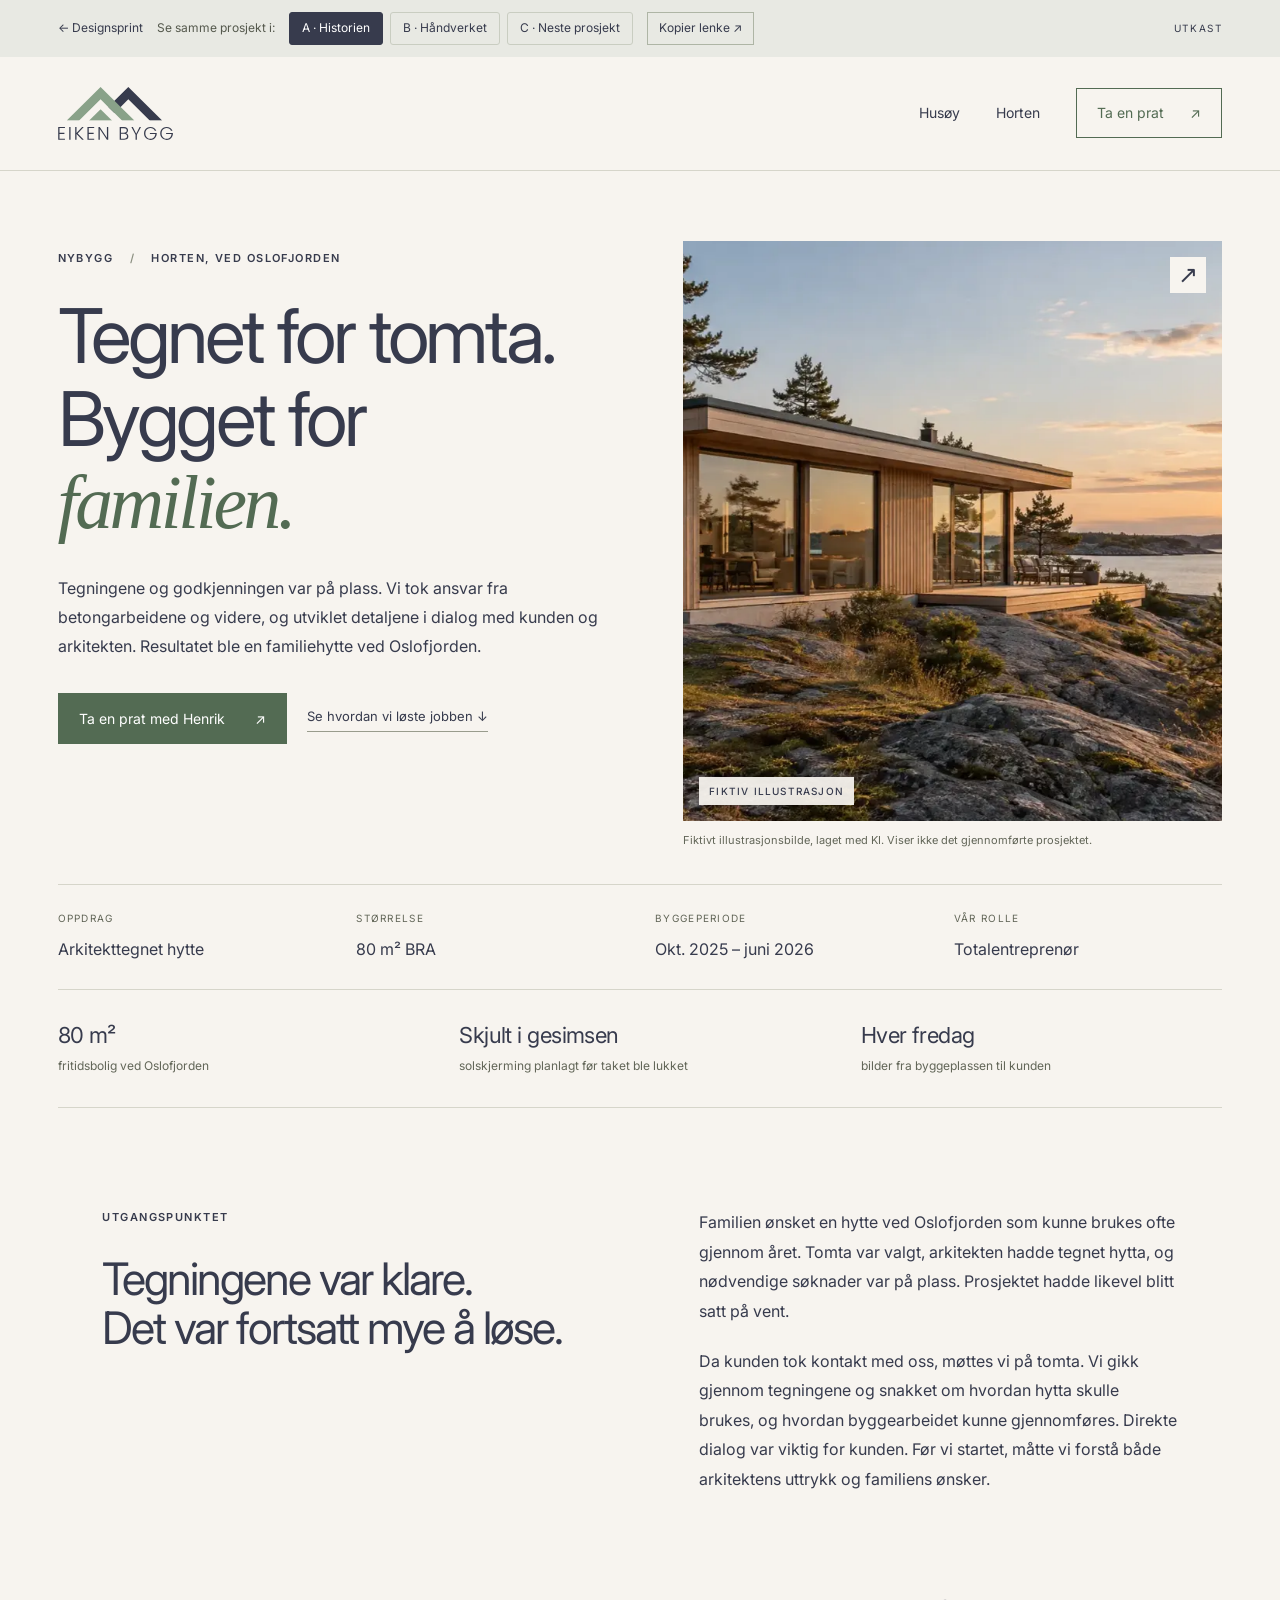
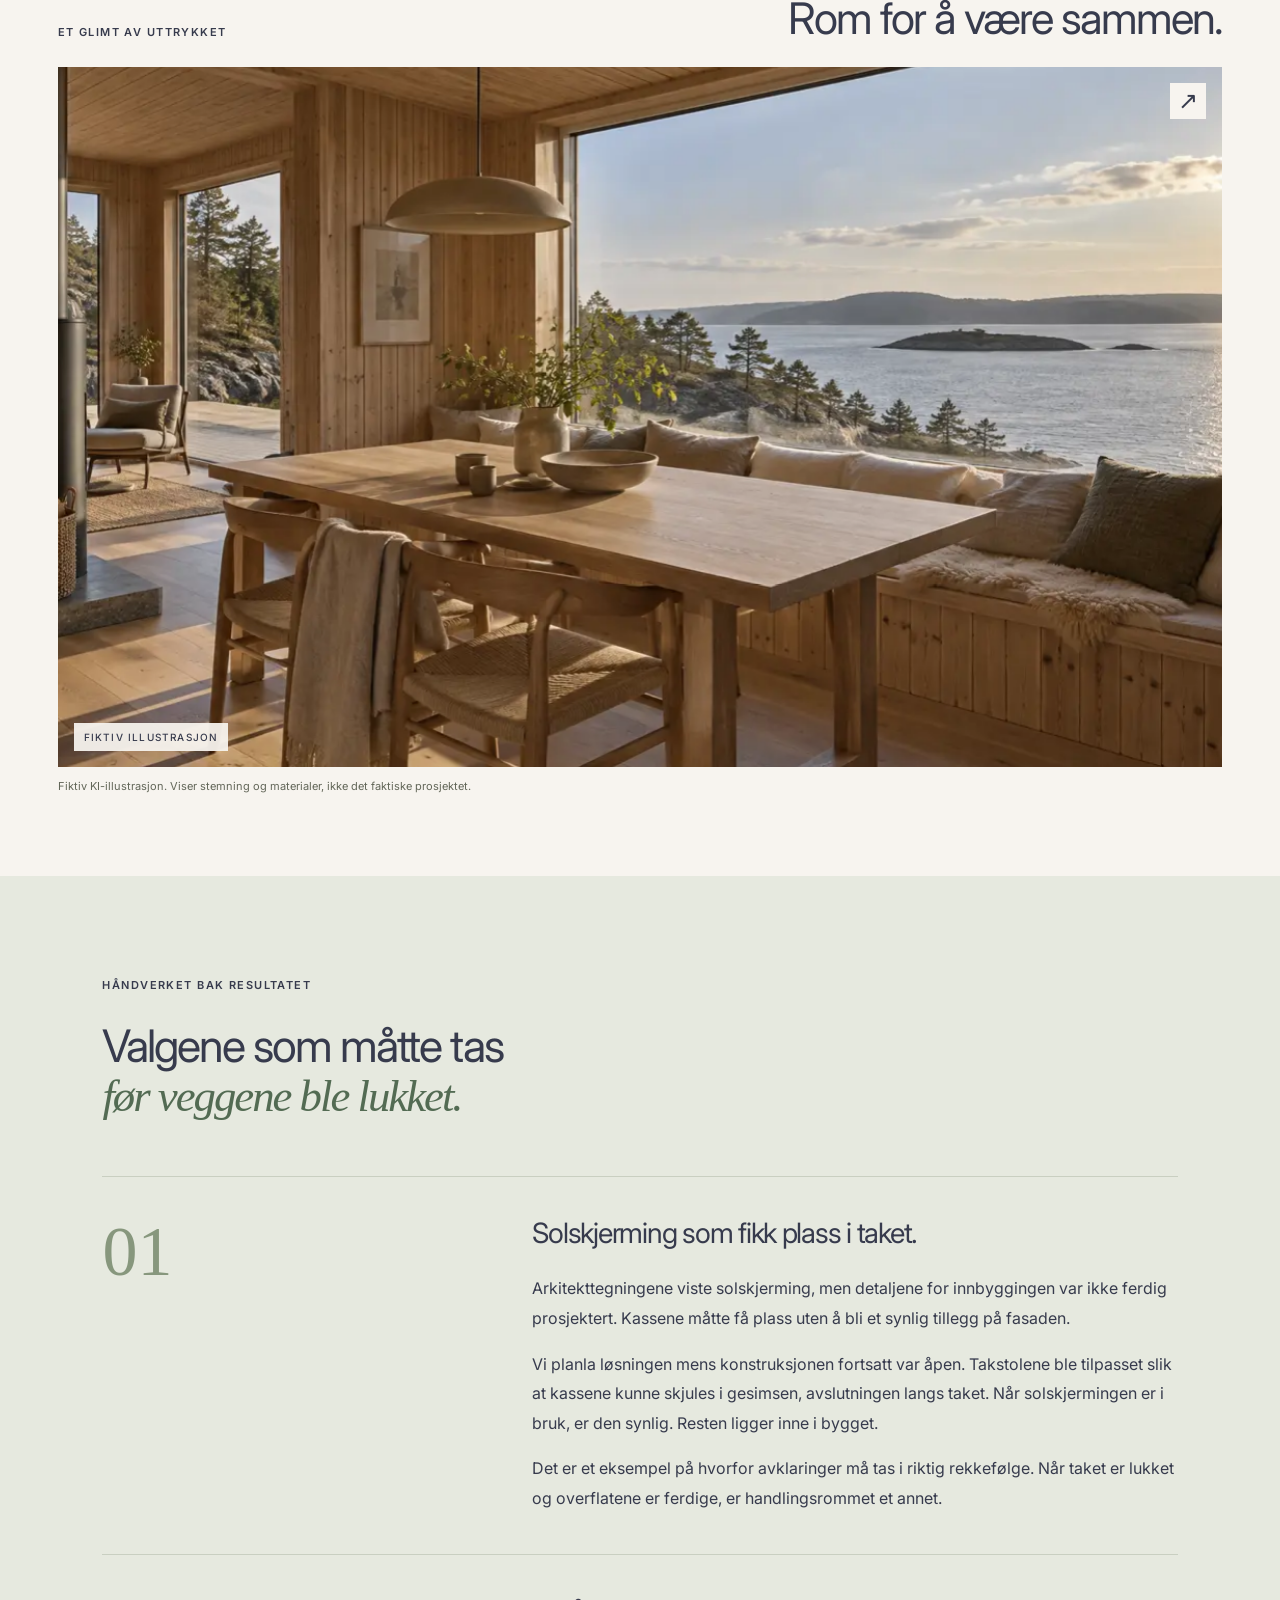
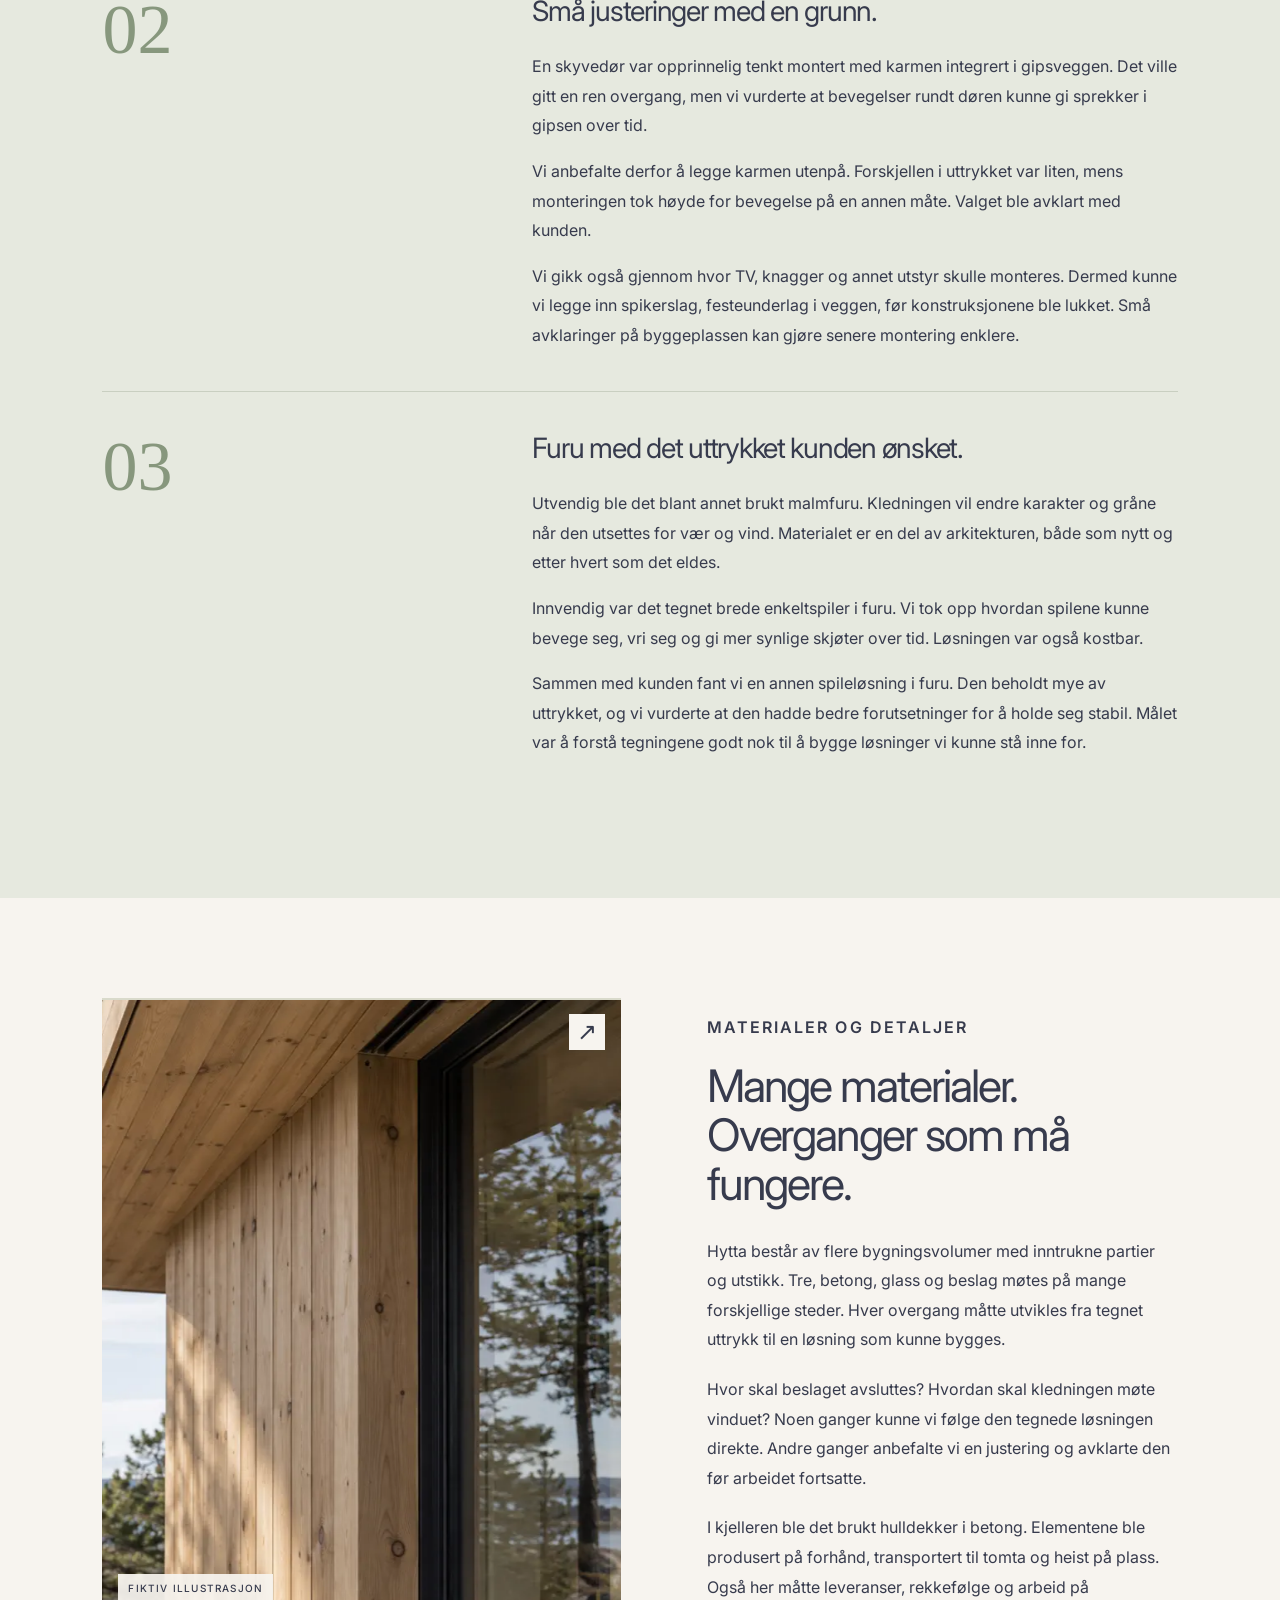
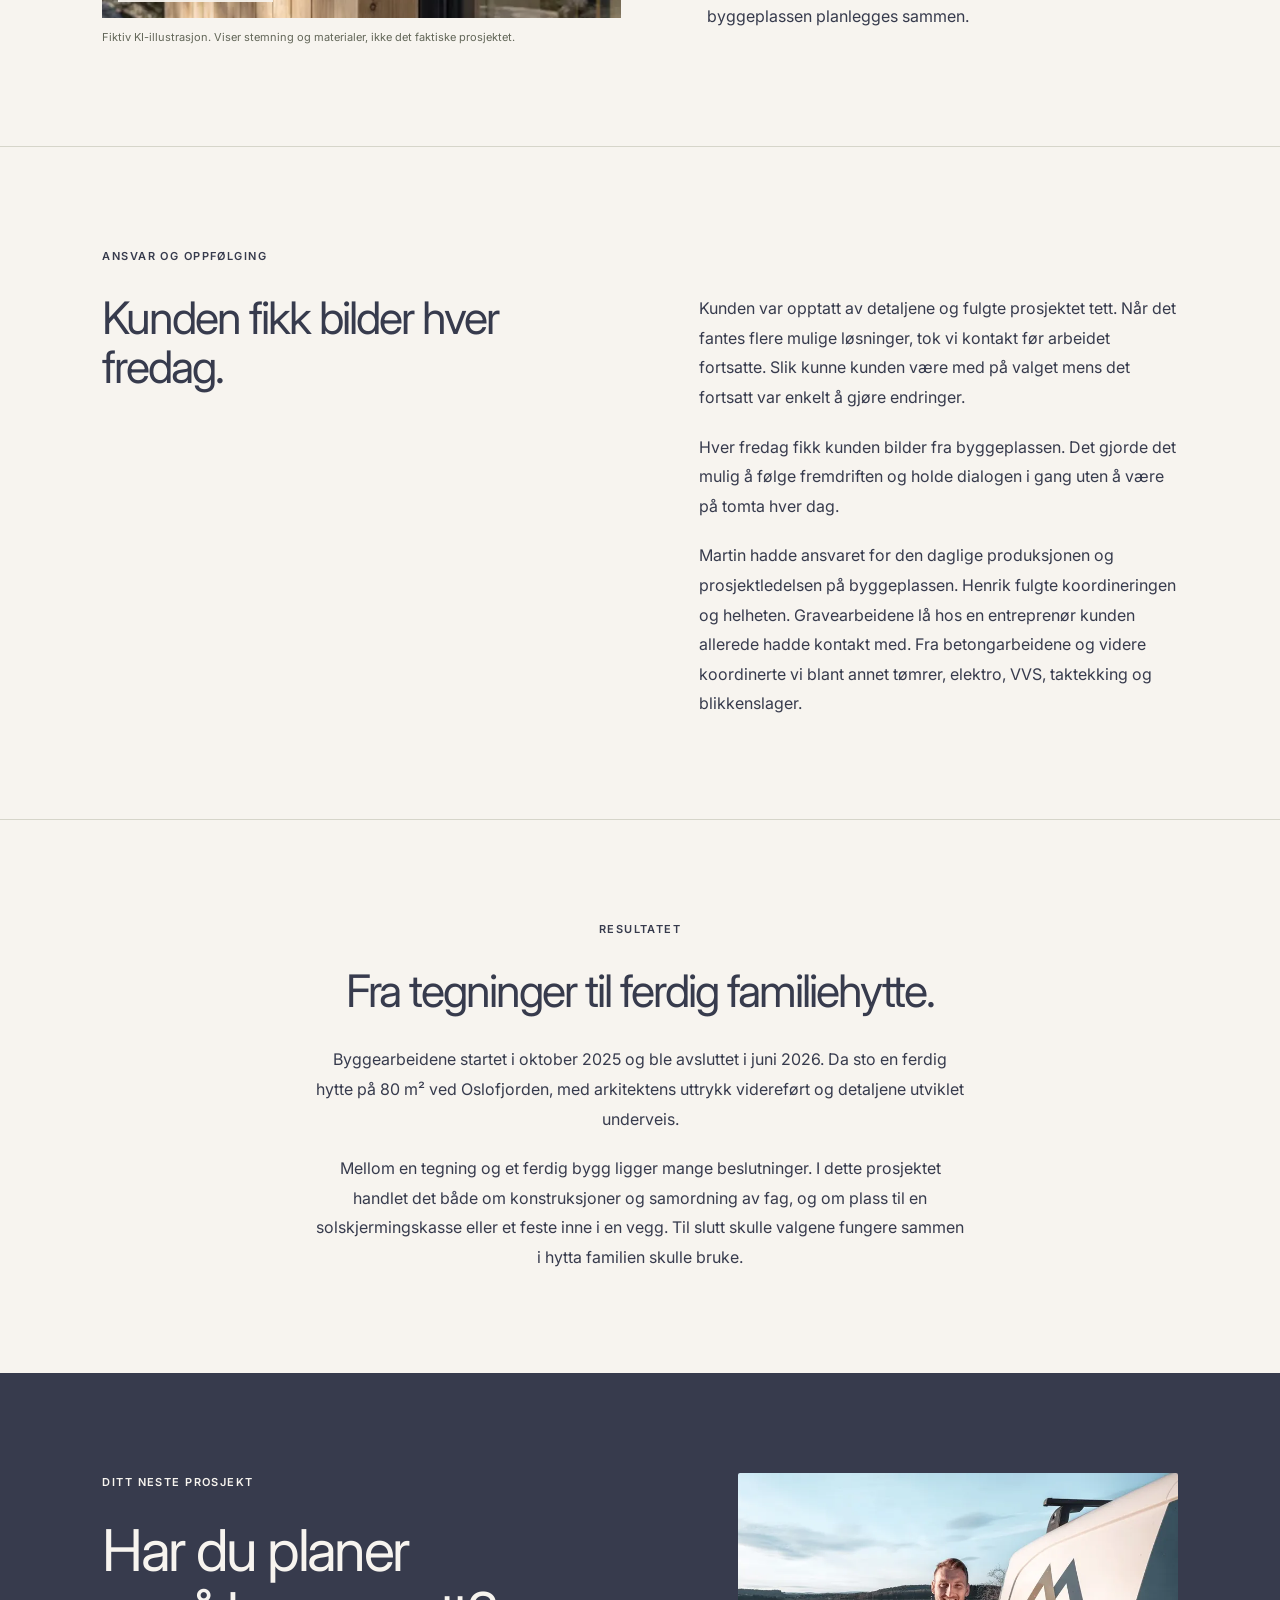
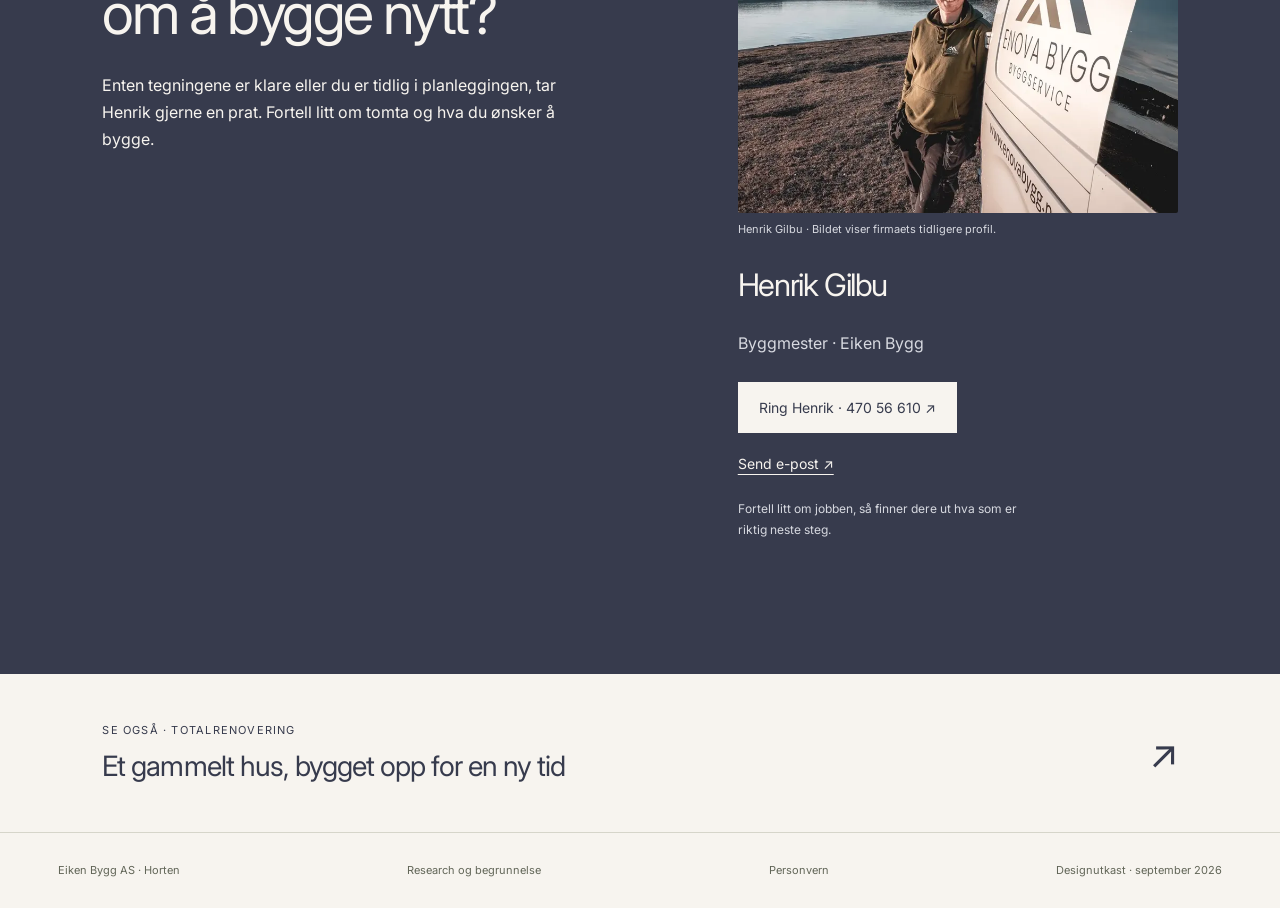
==== horten.html @ 297663fd "Keep contact heading high contrast during scroll" ====
<!doctype html><html lang="nb"><head><meta charset="utf-8"><meta name="viewport" content="width=device-width,initial-scale=1"><meta name="robots" content="noindex,nofollow"><meta name="theme-color" content="#373b4d"><title>Hytte tegnet for tomta, bygget for familien | Eiken Bygg</title><meta name="description" content="Tegningene og godkjenningen var på plass. Vi tok ansvar fra betongarbeidene og videre, og utviklet detaljene i dialog med kunden og arkitekten. Resultatet ble en familiehytte ved Oslofjorden."><link rel="icon" href="data:image/svg+xml,%3Csvg xmlns='http://www.w3.org/2000/svg' viewBox='0 0 40 40'%3E%3Crect width='40' height='40' fill='%23536853'/%3E%3Ctext x='9' y='29' font-family='Arial' font-size='28' fill='white'%3EE%3C/text%3E%3C/svg%3E"><link rel="stylesheet" href="style.1928e98921.css"><meta property="og:type" content="website"><meta property="og:locale" content="nb_NO"><meta property="og:title" content="Hytte tegnet for tomta, bygget for familien | Eiken Bygg"><meta property="og:description" content="Tegningene og godkjenningen var på plass. Vi tok ansvar fra betongarbeidene og videre, og utviklet detaljene i dialog med kunden og arkitekten. Resultatet ble en familiehytte ved Oslofjorden."><meta property="og:url" content="https://dabiel-94.github.io/eiken-bygg-prosjektcaser/horten.html"><meta property="og:image" content="https://dabiel-94.github.io/eiken-bygg-prosjektcaser/assets/horten-fictional.webp"><meta property="og:image:alt" content="Fiktiv KI-illustrasjon. Viser ikke det faktiske prosjektet."><meta name="twitter:card" content="summary_large_image"></head><body class="direction-a" data-project="horten"><aside class="review-bar" aria-label="Designretning"><a href="index.html">← Designsprint</a><span>Se samme prosjekt i:</span><nav aria-label="Velg designretning"><a data-variant="a" href="?retning=a">A · Historien</a><a data-variant="b" href="?retning=b">B · Håndverket</a><a data-variant="c" href="?retning=c">C · Neste prosjekt</a></nav><button class="share-button" type="button">Kopier lenke ↗</button><span class="share-status" role="status" aria-live="polite"></span><span class="draft">UTKAST</span></aside><a class="skip" href="#main">Hopp til innhold</a><header class="site-header"><a class="brand" href="index.html" aria-label="Eiken Bygg, prosjektutkast"><img src="assets/eiken-logo.svg" alt="Eiken Bygg" width="115" height="65"></a><nav aria-label="Hovedmeny"><a href="husoy.html">Husøy</a><a href="horten.html">Horten</a><a class="nav-contact" href="#kontakt">Ta en prat <span aria-hidden="true">↗</span></a></nav></header><div class="reading-progress" aria-hidden="true"></div><main id="main"><section class="hero"><div class="hero-copy"><p class="eyebrow">Nybygg <span> / </span> Horten, ved Oslofjorden</p><h1 data-a="Tegnet for tomta.<br>Bygget for<br><em>familien.</em>" data-b="Arkitekttegnet<br>hytte i Horten." data-c="Har du tegninger klare?<br>Se hytta i Horten.">Tegnet for tomta.<br>Bygget for<br><em>familien.</em></h1><p class="hero-intro">Tegningene og godkjenningen var på plass. Vi tok ansvar fra betongarbeidene og videre, og utviklet detaljene i dialog med kunden og arkitekten. Resultatet ble en familiehytte ved Oslofjorden.</p><div class="hero-actions"><a class="button" href="#kontakt">Ta en prat med Henrik <span aria-hidden="true">↗</span></a><a class="text-link" href="#historien">Se hvordan vi løste jobben ↓</a></div></div><figure class="project-image fictional-image"><button class="image-frame" type="button" aria-label="Se illustrasjonsbildet større"><img src="assets/horten-fictional.webp" alt="Fiktiv, KI-generert familiehytte med trekledning ved en norsk fjord." width="1536" height="1024" fetchpriority="high"><span class="image-badge">FIKTIV ILLUSTRASJON</span><span class="image-expand" aria-hidden="true">↗</span></button><figcaption>Fiktivt illustrasjonsbilde, laget med KI. Viser ikke det gjennomførte prosjektet.</figcaption></figure></section><dl class="facts"><div><dt>Oppdrag</dt><dd>Arkitekttegnet hytte</dd></div><div><dt>Størrelse</dt><dd>80 m² BRA</dd></div><div><dt>Byggeperiode</dt><dd>Okt. 2025 – juni 2026</dd></div><div><dt>Vår rolle</dt><dd>Totalentreprenør</dd></div></dl><div class="early-proof"><div class="proofs"><div><strong>80 m²</strong><span>fritidsbolig ved Oslofjorden</span></div><div><strong>Skjult i gesimsen</strong><span>solskjerming planlagt før taket ble lukket</span></div><div><strong>Hver fredag</strong><span>bilder fra byggeplassen til kunden</span></div></div></div><section class="story-intro section" id="historien"><div><p class="eyebrow">Utgangspunktet</p><h2>Tegningene var klare.<br>Det var fortsatt mye å løse.</h2></div><div class="prose"><p>Familien ønsket en hytte ved Oslofjorden som kunne brukes ofte gjennom året. Tomta var valgt, arkitekten hadde tegnet hytta, og nødvendige søknader var på plass. Prosjektet hadde likevel blitt satt på vent.</p><p>Da kunden tok kontakt med oss, møttes vi på tomta. Vi gikk gjennom tegningene og snakket om hvordan hytta skulle brukes, og hvordan byggearbeidet kunne gjennomføres. Direkte dialog var viktig for kunden. Før vi startet, måtte vi forstå både arkitektens uttrykk og familiens ønsker.</p></div></section><section class="photo-interlude" aria-label="Illustrert stemning"><div class="photo-heading"><p class="eyebrow">Et glimt av uttrykket</p><h2>Rom for å være sammen.</h2></div><figure class="project-image fictional-image"><button class="image-frame" type="button" aria-label="Se illustrasjonsbildet større"><img src="assets/horten-interior.webp" alt="Fiktiv KI-illustrasjon: familiehytte med furupanel og utsikt mot fjorden." width="1200" height="800" loading="lazy"><span class="image-badge">FIKTIV ILLUSTRASJON</span><span class="image-expand" aria-hidden="true">↗</span></button><figcaption>Fiktiv KI-illustrasjon. Viser stemning og materialer, ikke det faktiske prosjektet.</figcaption></figure></section><section class="work section" id="arbeidet"><div class="section-heading"><p class="eyebrow">Håndverket bak resultatet</p><h2>Valgene som måtte tas<br><em>før veggene ble lukket.</em></h2></div><article class="chapter"><div class="chapter-number">01</div><div><h3>Solskjerming som fikk plass i taket.</h3><p>Arkitekttegningene viste solskjerming, men detaljene for innbyggingen var ikke ferdig prosjektert. Kassene måtte få plass uten å bli et synlig tillegg på fasaden.</p><p>Vi planla løsningen mens konstruksjonen fortsatt var åpen. Takstolene ble tilpasset slik at kassene kunne skjules i gesimsen, avslutningen langs taket. Når solskjermingen er i bruk, er den synlig. Resten ligger inne i bygget.</p><p>Det er et eksempel på hvorfor avklaringer må tas i riktig rekkefølge. Når taket er lukket og overflatene er ferdige, er handlingsrommet et annet.</p></div></article><article class="chapter"><div class="chapter-number">02</div><div><h3>Små justeringer med en grunn.</h3><p>En skyvedør var opprinnelig tenkt montert med karmen integrert i gipsveggen. Det ville gitt en ren overgang, men vi vurderte at bevegelser rundt døren kunne gi sprekker i gipsen over tid.</p><p>Vi anbefalte derfor å legge karmen utenpå. Forskjellen i uttrykket var liten, mens monteringen tok høyde for bevegelse på en annen måte. Valget ble avklart med kunden.</p><p>Vi gikk også gjennom hvor TV, knagger og annet utstyr skulle monteres. Dermed kunne vi legge inn spikerslag, festeunderlag i veggen, før konstruksjonene ble lukket. Små avklaringer på byggeplassen kan gjøre senere montering enklere.</p></div></article><article class="chapter"><div class="chapter-number">03</div><div><h3>Furu med det uttrykket kunden ønsket.</h3><p>Utvendig ble det blant annet brukt malmfuru. Kledningen vil endre karakter og gråne når den utsettes for vær og vind. Materialet er en del av arkitekturen, både som nytt og etter hvert som det eldes.</p><p>Innvendig var det tegnet brede enkeltspiler i furu. Vi tok opp hvordan spilene kunne bevege seg, vri seg og gi mer synlige skjøter over tid. Løsningen var også kostbar.</p><p>Sammen med kunden fant vi en annen spileløsning i furu. Den beholdt mye av uttrykket, og vi vurderte at den hadde bedre forutsetninger for å holde seg stabil. Målet var å forstå tegningene godt nok til å bygge løsninger vi kunne stå inne for.</p></div></article></section><section class="detail section"><figure class="project-image fictional-image"><button class="image-frame" type="button" aria-label="Se illustrasjonsbildet større"><img src="assets/horten-facade.webp" alt="Fiktiv KI-illustrasjon: overgangen mellom trekledning, vindu og takutspring." width="1200" height="800" loading="lazy"><span class="image-badge">FIKTIV ILLUSTRASJON</span><span class="image-expand" aria-hidden="true">↗</span></button><figcaption>Fiktiv KI-illustrasjon. Viser stemning og materialer, ikke det faktiske prosjektet.</figcaption></figure><div class="prose"><p class="eyebrow">Materialer og detaljer</p><h2>Mange materialer.<br>Overganger som må fungere.</h2><p>Hytta består av flere bygningsvolumer med inntrukne partier og utstikk. Tre, betong, glass og beslag møtes på mange forskjellige steder. Hver overgang måtte utvikles fra tegnet uttrykk til en løsning som kunne bygges.</p><p>Hvor skal beslaget avsluttes? Hvordan skal kledningen møte vinduet? Noen ganger kunne vi følge den tegnede løsningen direkte. Andre ganger anbefalte vi en justering og avklarte den før arbeidet fortsatte.</p><p>I kjelleren ble det brukt hulldekker i betong. Elementene ble produsert på forhånd, transportert til tomta og heist på plass. Også her måtte leveranser, rekkefølge og arbeid på byggeplassen planlegges sammen.</p></div></section><section class="process section" id="oppfolging"><p class="eyebrow">Ansvar og oppfølging</p><div class="process-inner"><h2>Kunden fikk bilder hver fredag.</h2><div class="prose"><p>Kunden var opptatt av detaljene og fulgte prosjektet tett. Når det fantes flere mulige løsninger, tok vi kontakt før arbeidet fortsatte. Slik kunne kunden være med på valget mens det fortsatt var enkelt å gjøre endringer.</p><p>Hver fredag fikk kunden bilder fra byggeplassen. Det gjorde det mulig å følge fremdriften og holde dialogen i gang uten å være på tomta hver dag.</p><p>Martin hadde ansvaret for den daglige produksjonen og prosjektledelsen på byggeplassen. Henrik fulgte koordineringen og helheten. Gravearbeidene lå hos en entreprenør kunden allerede hadde kontakt med. Fra betongarbeidene og videre koordinerte vi blant annet tømrer, elektro, VVS, taktekking og blikkenslager.</p></div></div></section><section class="result section" id="resultatet"><p class="eyebrow">Resultatet</p><h2>Fra tegninger til ferdig familiehytte.</h2><div class="prose"><p>Byggearbeidene startet i oktober 2025 og ble avsluttet i juni 2026. Da sto en ferdig hytte på 80 m² ved Oslofjorden, med arkitektens uttrykk videreført og detaljene utviklet underveis.</p><p>Mellom en tegning og et ferdig bygg ligger mange beslutninger. I dette prosjektet handlet det både om konstruksjoner og samordning av fag, og om plass til en solskjermingskasse eller et feste inne i en vegg. Til slutt skulle valgene fungere sammen i hytta familien skulle bruke.</p></div></section><section class="contact section" id="kontakt"><div><p class="eyebrow">Ditt neste prosjekt</p><h2>Har du planer<br>om å bygge nytt?</h2><p>Enten tegningene er klare eller du er tidlig i planleggingen, tar Henrik gjerne en prat. Fortell litt om tomta og hva du ønsker å bygge.</p></div><div class="contact-person"><figure class="henrik-photo"><img src="assets/henrik-gilbu.webp" alt="Henrik Gilbu ved firmabilen, med fjorden i bakgrunnen." width="1200" height="800" loading="lazy"><figcaption>Henrik Gilbu · Bildet viser firmaets tidligere profil.</figcaption></figure><h3>Henrik Gilbu</h3><p>Byggmester · Eiken Bygg</p><a class="button light" data-contact="phone" href="tel:+4747056610">Ring Henrik · 470 56 610 ↗</a><a class="contact-mail" data-contact="email" href="mailto:post@eiken-bygg.no?subject=Mitt%20byggeprosjekt">Send e-post ↗</a><p class="contact-note">Fortell litt om jobben, så finner dere ut hva som er riktig neste steg.</p></div></section><a class="next-project" href="husoy.html"><span><small>Se også · Totalrenovering</small><strong>Et gammelt hus, bygget opp for en ny tid</strong></span><span aria-hidden="true">↗</span></a><nav class="chapter-dock" aria-label="Følg prosjektet"><a href="#historien">Historien</a><a href="#arbeidet">Håndverket</a><a href="#oppfolging">Oppfølging</a><a href="#kontakt">Ta en prat ↗</a></nav></main><footer><p>Eiken Bygg AS · Horten</p><a href="research.html">Research og begrunnelse</a><a href="https://eiken-bygg.no/personvern/">Personvern</a><p>Designutkast · september 2026</p></footer><script src="script.b459236f92.js"></script><dialog class="image-viewer" aria-label="Forstørret illustrasjonsbilde"><button class="viewer-close" type="button" aria-label="Lukk bildet">Lukk ×</button><img alt=""><p></p></dialog></body></html>
---- style.1928e98921.css ----
@import url('https://fonts.googleapis.com/css2?family=DM+Sans:wght@400;500;600;700&family=Inter:wght@400;500;600;700&display=swap');
:root{--paper:#f7f4ef;--ink:#373b4d;--green:#536b53;--sage:#698669;--soft:#e6e9df;--line:#d6d5ca;--white:#fffdf9;--muted:#626658}*{box-sizing:border-box}html{scroll-behavior:smooth;scroll-padding-top:40px}body{margin:0;background:var(--paper);color:var(--ink);font-family:Inter,Arial,sans-serif;font-size:17px;line-height:1.7}a{color:inherit;text-decoration:none}button,a{-webkit-tap-highlight-color:transparent}a:focus-visible,button:focus-visible,summary:focus-visible{outline:3px solid #a7532c;outline-offset:5px}a:hover{text-decoration:underline;text-underline-offset:5px}img{display:block;width:100%;object-fit:cover}h1,h2,h3,p,figure{margin:0}h1,h2,h3{font-weight:400;letter-spacing:-.045em;line-height:1.09}h1{font-size:clamp(46px,5.9vw,89px)}h2{font-size:clamp(32px,3.5vw,54px)}h3{font-size:28px;line-height:1.2}em{font-family:Georgia,serif;font-weight:400;color:var(--green)}.skip{position:absolute;left:15px;top:-100px;background:white;padding:12px;z-index:100}.skip:focus{top:10px}.review-bar{padding:12px 4.5%;background:#e8e9e3;display:flex;align-items:center;gap:22px;font-size:12px;line-height:1.4}.review-bar>span:not(.draft){color:#55594d}.review-bar nav{display:flex;gap:7px}.review-bar nav a{border:1px solid #c9cdc1;border-radius:3px;padding:7px 12px}.review-bar a[aria-current=true]{background:var(--ink);border-color:var(--ink);color:#fff}.draft{margin-left:auto;font-size:10px;letter-spacing:.16em}.site-header{max-width:1600px;margin:auto;display:flex;justify-content:space-between;align-items:center;padding:24px 4.5%;border-bottom:1px solid var(--line)}.brand{display:flex;flex-direction:column;align-items:center;font-size:14px;letter-spacing:.11em;line-height:1.25;font-weight:500}.brand-roofs{font-size:51px;font-family:Arial,sans-serif;line-height:.6;color:var(--sage);letter-spacing:-17px;margin-left:-17px;margin-bottom:8px}.site-header nav{display:flex;gap:36px;align-items:center;font-size:14px}.nav-contact{padding:12px 20px;border:1px solid var(--green);color:var(--green)}.nav-contact span{margin-left:22px}.hero{padding:70px 4.5% 0;max-width:1600px;margin:auto;display:grid;grid-template-columns:1.02fr 1fr;gap:5%}.eyebrow{text-transform:uppercase;letter-spacing:.13em;font-size:11px;line-height:1.7;font-weight:600;margin-bottom:28px}.eyebrow span{padding:0 12px;color:#8b8f81}.hero-copy{padding:8px 0 45px}.hero-intro{font-size:16px;line-height:1.8;max-width:550px;margin-top:30px}.hero-actions{display:flex;flex-wrap:wrap;align-items:center;gap:20px;margin-top:32px}.button{display:inline-flex;align-items:center;justify-content:space-between;gap:30px;padding:15px 21px;background:var(--green);color:#fff;font-size:14px;line-height:1.5;min-height:50px}.button:hover{background:#405440;text-decoration:none}.text-link{font-size:13px;border-bottom:1px solid #999c8d;padding-bottom:4px}.project-image{min-width:0}.hero .project-image img,.hero .placeholder{height:580px}.hero .project-image img{object-position:52% 50%}figcaption{font-size:11px;line-height:1.6;color:var(--muted);padding:11px 0 0;max-width:580px}.facts{display:grid;grid-template-columns:repeat(4,1fr);max-width:1456px;margin:35px 4.5% 0;padding:25px 0;border-top:1px solid var(--line);border-bottom:1px solid var(--line);gap:30px}dt{text-transform:uppercase;letter-spacing:.13em;font-size:10px;color:var(--muted);margin-bottom:9px}dd{margin:0;font-size:16px}.early-proof{padding:0 4.5%;max-width:1600px;margin:auto}.proofs{display:grid;grid-template-columns:repeat(3,1fr);gap:40px;padding:32px 0;border-bottom:1px solid var(--line)}.proofs strong{display:block;font-size:22px;line-height:1.2;letter-spacing:-.025em;font-weight:400}.proofs span{font-size:12px;color:var(--muted);line-height:1.6;display:block;margin-top:8px}.section{padding:100px 8%;max-width:1600px;margin:auto}.story-intro{display:grid;grid-template-columns:1fr 1fr;gap:11%}.prose{max-width:650px}.prose p{font-size:16px;line-height:1.85;margin-bottom:20px}.prose p:last-child{margin-bottom:0}.section-heading{margin-bottom:55px}.work{background:var(--soft)}.chapter{display:grid;grid-template-columns:1fr 2fr;padding:40px 0;border-top:1px solid #c9cfc1;gap:10%;max-width:1130px}.chapter-number{font-family:Georgia,serif;font-size:70px;color:#87977d;line-height:1}.chapter h3{margin-bottom:24px}.chapter p{font-size:16px;line-height:1.85;margin-bottom:16px;max-width:700px}.chapter p:last-child{margin-bottom:0}.detail{display:grid;grid-template-columns:1.1fr 1fr;gap:8%;align-items:center}.detail .project-image img{height:600px}.detail h2{margin-bottom:28px}.process{border-top:1px solid var(--line);border-bottom:1px solid var(--line)}.process-inner{display:grid;grid-template-columns:1fr 1fr;gap:11%}.result{max-width:900px;text-align:center}.result .prose{margin:30px auto 0}.contact{background:var(--ink);color:var(--paper);display:grid;grid-template-columns:1.2fr 1fr;gap:15%;max-width:none}.contact h2{font-size:clamp(40px,4.5vw,68px)}.contact>div>p:not(.eyebrow){max-width:470px;margin-top:27px;font-size:16px}.contact-person{padding-top:6px}.person-mark{display:flex;width:70px;height:70px;align-items:center;justify-content:center;border:1px solid #757a88;border-radius:50%;font-family:Georgia,serif;font-size:30px;margin-bottom:24px}.contact-person h3{font-size:31px}.contact .contact-person>p{margin:7px 0 24px;font-size:14px;color:#d7d9e0}.button.light{background:var(--paper);color:var(--ink);font-size:14px}.button.light:hover{background:#e3e8da}.contact-mail{display:block;font-size:14px;margin-top:19px;text-decoration:underline;text-underline-offset:5px}.contact .contact-person .contact-note{font-size:12px;max-width:300px;line-height:1.7;margin-top:24px}.next-project{padding:45px 8%;display:flex;justify-content:space-between;align-items:center;gap:30px;border-bottom:1px solid var(--line)}.next-project small{display:block;font-size:11px;text-transform:uppercase;letter-spacing:.11em;margin-bottom:10px}.next-project strong{font-weight:400;font-size:28px;line-height:1.2;letter-spacing:-.035em}.next-project>span:last-child{font-size:40px}footer{padding:28px 4.5%;display:flex;flex-wrap:wrap;gap:24px;justify-content:space-between;font-size:11px;color:var(--muted)}.placeholder{position:relative;background:#dddacb;overflow:hidden;min-height:420px;color:#666c5d;display:flex;flex-direction:column;justify-content:space-between;padding:28px}.placeholder-label{font-size:10px;letter-spacing:.18em;z-index:2}.placeholder-bottom{font-family:Georgia,serif;font-style:italic;font-size:23px;z-index:2}.architectural-form{position:absolute;inset:22% 12% 17%;display:flex;align-items:flex-end;transform:skewY(-8deg);opacity:.7}.architectural-form i{height:58%;width:42%;background:repeating-linear-gradient(90deg,#b1b3a0 0px,#b1b3a0 4px,#c4c5b3 4px,#c4c5b3 9px);border-top:7px solid #8f9786}.architectural-form i:nth-child(2){height:86%;width:45%;margin-left:-6%;background:#8b9685}.architectural-form i:nth-child(3){height:46%;width:40%;margin-left:-10%;background:#c2baa6}.detail-placeholder{min-height:570px;background:#d9d6c7}.direction-a .hero{grid-template-columns:1fr .95fr}.direction-b{--paper:#f5f5f0}.direction-b h1{font-size:clamp(45px,5.3vw,78px);font-weight:500}.direction-b .hero{padding-top:50px;grid-template-columns:.9fr 1.1fr}.direction-b .hero .project-image img,.direction-b .hero .placeholder{height:450px}.direction-b .facts{background:var(--ink);color:white;padding:24px;gap:16px;margin-top:28px}.direction-b dt{color:#c8cfbe}.direction-b .work{background:var(--paper)}.direction-b .chapter{grid-template-columns:85px 1fr;gap:25px}.direction-b .chapter-number{font-family:Inter,Arial,sans-serif;font-size:36px;color:var(--green)}.direction-b .story-intro{background:var(--soft);margin-top:60px}.direction-c .hero{padding-top:42px;grid-template-columns:1fr 1fr;align-items:center}.direction-c h1{font-size:clamp(44px,4.8vw,70px)}.direction-c .hero .project-image img,.direction-c .hero .placeholder{height:410px}.direction-c .hero-copy{padding-bottom:20px}.direction-c .proofs{padding:30px;background:var(--soft);gap:30px;border:0}.direction-c .early-proof{margin-top:25px}.direction-c .section{padding-top:65px;padding-bottom:65px}.direction-c .chapter{grid-template-columns:55px 1fr;gap:25px}.direction-c .chapter-number{font-size:40px}.direction-c .story-intro{gap:6%}.direction-c .contact{margin-top:0}.direction-c .result{max-width:1000px}.landing{max-width:1450px;padding:65px 5%;margin:auto}.landing h1{max-width:1000px;font-size:clamp(48px,7vw,92px);margin-bottom:28px}.landing .intro{max-width:700px;font-size:19px}.project-grid{display:grid;grid-template-columns:1fr 1fr;gap:35px;margin-top:55px}.project-card{background:var(--white);border:1px solid var(--line)}.project-card img,.project-card .placeholder{height:300px;min-height:300px}.card-body{padding:30px}.card-body h2{font-size:34px;max-width:490px}.card-body p{font-size:14px;line-height:1.8;margin:20px 0}.card-actions{display:flex;gap:10px;flex-wrap:wrap;margin-top:25px}.card-actions a{border:1px solid var(--line);padding:10px 16px;font-size:12px}.card-actions a:first-child{background:var(--green);border-color:var(--green);color:white}.proposal{border-top:1px solid var(--line);padding-top:50px;margin-top:70px;display:grid;grid-template-columns:1fr 1.4fr;gap:50px}.proposal h2{font-size:38px}.proposal p{font-size:16px;margin-bottom:22px}.report-link{display:flex;justify-content:space-between;background:var(--ink);color:white;padding:30px;margin-top:40px;font-size:20px}.report{max-width:1120px;margin:auto;padding:70px 5%}.report h1{font-size:64px;margin-bottom:30px}.report h2{font-size:36px;margin:60px 0 25px;scroll-margin-top:40px}.report h3{font-size:23px;letter-spacing:-.025em;margin:30px 0 15px}.report p,.report li{font-size:16px;line-height:1.85;margin-bottom:15px}.report a:not(.button){text-decoration:underline;text-underline-offset:4px}.report .lead{font-size:21px}.report table{width:100%;border-collapse:collapse;font-size:14px;margin:25px 0}.report th,.report td{text-align:left;vertical-align:top;padding:18px 14px;border-bottom:1px solid var(--line);line-height:1.8}.report th{background:var(--soft);font-weight:500}.table-wrap{overflow-x:auto}.report .note{padding:25px;background:var(--soft);border-left:3px solid var(--green)}.report-nav{display:flex;gap:15px;flex-wrap:wrap;margin:35px 0;font-size:13px}.report ol,.report ul{padding-left:22px}.report strong{font-weight:600}.report details{border-bottom:1px solid var(--line);padding:20px 0}.report summary{cursor:pointer;font-size:19px}.report details p{margin-top:20px}.direction-c .contact-early{display:block}@media(min-width:1600px){.facts{margin-left:auto;margin-right:auto}}@media(max-width:1000px){.hero{gap:4%}.hero .project-image img,.hero .placeholder{height:540px}.hero-actions{gap:16px}.hero-actions .text-link{font-size:12px}.review-bar{gap:12px}.review-bar>span:not(.draft){display:none}.section{padding:75px 6%}.chapter{grid-template-columns:90px 1fr;gap:30px}.detail .project-image img{height:500px}.site-header nav{gap:22px}.contact{gap:8%}.facts{gap:15px}.direction-a .hero{grid-template-columns:1fr 1fr}.project-grid{gap:20px}.card-body{padding:22px}}@media(max-width:700px){body{font-size:16px}.review-bar{padding:10px 5%;display:block}.review-bar>a{font-size:11px}.review-bar nav{margin-top:10px;gap:5px}.review-bar nav a{font-size:10px;padding:8px;flex:1;text-align:center}.draft{position:absolute;top:13px;right:5%}.site-header{padding:22px 5%}.brand{font-size:10px}.brand-roofs{font-size:42px}.site-header nav{font-size:12px;gap:16px}.nav-contact{padding:9px 12px}.nav-contact span{display:none}.hero,.direction-a .hero,.direction-b .hero,.direction-c .hero{padding:36px 5% 0;display:flex;flex-direction:column;gap:0}.hero h1{font-size:clamp(43px,10.5vw,69px);line-height:1.05}.hero-copy{padding:0 0 30px}.eyebrow{font-size:10px;margin-bottom:22px}.hero-intro{font-size:15px;line-height:1.8;margin-top:24px}.hero-actions{gap:19px;margin-top:25px}.button{font-size:13px;padding:14px 17px;gap:22px}.hero .project-image{width:100%}.hero .project-image img,.hero .placeholder,.direction-b .hero .project-image img,.direction-b .hero .placeholder,.direction-c .hero .project-image img,.direction-c .hero .placeholder{height:350px;min-height:350px}.facts,.direction-b .facts{grid-template-columns:1fr 1fr;margin:25px 5% 0;gap:22px;padding:22px 0}.direction-b .facts{padding:20px}dd{font-size:14px}dt{font-size:9px}.proofs{gap:18px;padding:25px 0}.proofs strong{font-size:20px}.proofs span{font-size:10px}.direction-c .proofs{padding:20px 16px;gap:18px}.section,.direction-c .section{padding:58px 6%}.story-intro,.process-inner,.detail,.contact{display:block}.story-intro .prose,.process-inner .prose{margin-top:25px}.section h2{font-size:35px}.section-heading{margin-bottom:35px}.chapter,.direction-b .chapter,.direction-c .chapter{grid-template-columns:32px 1fr;gap:18px;padding:30px 0}.chapter-number,.direction-b .chapter-number,.direction-c .chapter-number{font-size:27px}.chapter h3{font-size:25px;margin-bottom:18px}.chapter p,.prose p{font-size:15px}.detail .project-image{margin-bottom:35px}.detail .project-image img,.detail-placeholder{height:380px;min-height:380px}.result{text-align:left}.contact>div>p:not(.eyebrow){font-size:15px}.contact-person{margin-top:40px;padding-top:32px;border-top:1px solid #666c7b}.contact h2{font-size:44px}.contact .contact-person .contact-note{max-width:350px}.next-project{padding:35px 6%}.next-project strong{font-size:24px}.next-project>span:last-child{font-size:30px}footer{padding:25px 6%;gap:14px}footer p:last-child{width:100%}.landing{padding:40px 5%}.landing h1{font-size:49px}.landing .intro{font-size:16px}.project-grid{grid-template-columns:1fr;margin-top:35px;gap:30px}.project-card img,.project-card .placeholder{height:260px;min-height:260px}.card-body h2{font-size:32px}.proposal{grid-template-columns:1fr;gap:25px;margin-top:45px;padding-top:35px}.report-link{font-size:18px;padding:24px;gap:20px}.report{padding:45px 6%}.report h1{font-size:46px}.report h2{font-size:30px;margin-top:45px}.report .lead{font-size:18px}.report p,.report li{font-size:15px}.report table{min-width:650px}.report th,.report td{padding:13px;font-size:13px}.direction-b .story-intro{margin-top:35px}}@media(prefers-reduced-motion:reduce){html{scroll-behavior:auto}}@media print{.review-bar,.hero-actions,.site-header nav{display:none}.section{break-inside:avoid}body{font-size:12pt}.contact{background:#eee;color:#000}}

.brand img{width:115px;height:65px;object-fit:contain}@media(max-width:700px){.brand img{width:83px;height:48px}}
/* Subtle motion and editorial imagery */
.image-frame{display:block;position:relative;width:100%;padding:0;border:0;background:#d9dacb;overflow:hidden;cursor:zoom-in;text-align:left}.image-frame img{transition:transform 1.2s cubic-bezier(.2,.65,.3,1);width:100%;object-fit:cover}.image-frame:hover img{transform:scale(1.035)}.image-frame:focus-visible{outline:3px solid #a7532c;outline-offset:4px}.image-badge{position:absolute;bottom:16px;left:16px;background:rgba(247,244,239,.94);color:#373b4d;padding:7px 10px;font:500 10px/1.4 Inter,Arial,sans-serif;letter-spacing:.12em}.image-expand{position:absolute;right:16px;top:16px;background:#f7f4ef;color:#373b4d;width:36px;height:36px;display:grid;place-items:center;font-size:24px;transition:transform .25s}.image-frame:hover .image-expand{transform:translate(2px,-2px)}.detail-crop img{object-position:60% 50%}.henrik-photo{margin:0 0 28px}.henrik-photo img{height:340px;width:100%;object-fit:cover;object-position:44% 40%;border-radius:2px}.henrik-photo figcaption{color:#d7d9e0;font-size:11px;padding-top:8px}.contact-person{padding-top:0}.contact{gap:10%}.reading-progress{position:fixed;left:0;top:0;width:100%;height:3px;background:var(--sage);transform:scaleX(0);transform-origin:left;z-index:30;pointer-events:none}.share-button{font:inherit;border:1px solid #aeb5a5;background:transparent;color:var(--ink);padding:7px 11px;cursor:pointer;white-space:nowrap}.share-button:hover{background:#d9dece}.share-status{font-size:11px}.review-bar{gap:14px}.review-bar .draft{font-size:10px}.reveal-pending{opacity:0;transform:translateY(22px);transition:opacity .8s ease,transform .8s cubic-bezier(.2,.65,.3,1)}.reveal-visible{opacity:1;transform:translateY(0)}.button{transition:background .22s,box-shadow .22s,transform .22s}.button:hover{transform:translateY(-2px);box-shadow:0 7px 20px #00000012}.button span{transition:transform .25s}.button:hover span{transform:translate(3px,-3px)}.next-project{transition:background .25s}.next-project:hover{background:#e6e9df;text-decoration:none}.next-project>span:last-child{transition:transform .25s}.next-project:hover>span:last-child{transform:translate(5px,-5px)}.image-viewer{border:0;background:var(--paper);color:var(--ink);padding:18px;max-width:min(1100px,94vw);max-height:94vh;overflow:auto}.image-viewer::backdrop{background:rgba(25,30,28,.86);backdrop-filter:blur(5px)}.image-viewer>img{max-height:76vh;object-fit:contain;width:auto;max-width:100%;margin:auto}.image-viewer p{font-size:13px;margin:14px 0 0;text-align:center}.viewer-close{display:block;margin:0 0 15px auto;border:1px solid #aeb5a5;background:transparent;padding:9px 15px;cursor:pointer;font:14px Inter,Arial,sans-serif;color:var(--ink)}@media(max-width:1000px){.review-bar .share-status{display:none}.review-bar{gap:8px}.review-bar .draft{display:none}.henrik-photo img{height:290px}}@media(max-width:700px){.review-bar{position:relative}.review-bar .share-button{position:absolute;right:5%;top:7px;padding:6px 8px;font-size:10px}.review-bar nav{margin-top:14px}.review-bar .draft{display:none}.henrik-photo img{height:330px;object-position:43% center}.image-badge{font-size:9px;bottom:12px;left:12px}.hero .image-frame img{height:350px}.image-viewer{padding:12px}.contact{gap:0}}@media(prefers-reduced-motion:reduce){.reveal-pending{opacity:1;transform:none;transition:none}.image-frame img,.image-expand,.button,.button span,.next-project,.next-project>span:last-child{transition:none}.image-frame:hover img,.button:hover,.button:hover span,.next-project:hover>span:last-child,.image-frame:hover .image-expand{transform:none}html{scroll-behavior:auto}}
@media(prefers-reduced-motion:no-preference){.hero-copy{animation:hero-arrive .85s ease both}.hero>.project-image{animation:hero-arrive 1.05s .08s ease both}@keyframes hero-arrive{from{opacity:0;transform:translateY(15px)}to{opacity:1;transform:translateY(0)}}
/* Third iteration: full-bleed project cards and scroll-led storytelling. */
button.image-frame{appearance:none;-webkit-appearance:none;display:block;width:100%;max-width:none;margin:0;padding:0;border:0;border-radius:0;line-height:0;isolation:isolate}.image-frame img{display:block;width:100%;max-width:100%;height:auto;transform:scale(1.07) translateY(var(--photo-y,0px));will-change:transform}.image-frame:hover img{transform:scale(1.10) translateY(var(--photo-y,0px))}.image-badge,.image-expand{line-height:1.4}.project-grid{grid-template-columns:repeat(2,minmax(0,1fr));gap:32px;align-items:start;margin-top:48px}.project-card{min-width:0;border:0;background:transparent}.project-card .project-image{width:100%;margin:0}.project-card .image-frame{aspect-ratio:16/11}.project-card .image-frame img{width:100%;height:100%;min-height:0;object-fit:cover}.project-card figcaption{font-size:11px;padding:12px 0;max-width:none}.project-card .card-body{padding:22px 0 0}.card-body .eyebrow{font-size:12px;margin:0 0 15px}.card-body h2{font-size:clamp(28px,2.75vw,41px);line-height:1.16;max-width:580px}.card-body .choose-direction{font-size:12px;margin:25px 0 10px;color:var(--muted)}.card-actions{display:grid;grid-template-columns:repeat(3,minmax(0,1fr));gap:8px;margin:0}.card-actions a{padding:13px 10px;font-size:12px;text-align:center;border-color:#c0c7b7;line-height:1.5;transition:background .25s,transform .25s}.card-actions a:hover{background:#dce3d3;transform:translateY(-3px);text-decoration:none}.card-actions a:first-child:hover{background:#405440}.landing{padding-top:50px}.landing h1{font-size:clamp(48px,6vw,80px);line-height:1.04;margin-bottom:24px}.landing .intro{max-width:670px;font-size:18px}.landing>.eyebrow{font-size:11px;margin-bottom:24px}.photo-interlude{max-width:1600px;margin:auto;padding:0 4.5% 80px}.photo-heading{display:flex;align-items:end;justify-content:space-between;gap:30px;padding:0 0 25px}.photo-heading .eyebrow{margin:0}.photo-heading h2{font-size:clamp(28px,3.4vw,49px)}.photo-interlude .image-frame{height:min(67vw,700px)}.photo-interlude img{width:100%;height:100%;object-fit:cover}.photo-interlude figcaption{max-width:none}.detail .image-frame img{height:620px;object-fit:cover}.chapter-dock{position:fixed;bottom:22px;left:50%;transform:translate(-50%,110px);opacity:0;display:flex;gap:4px;background:rgba(247,244,239,.96);border:1px solid #c4cabd;box-shadow:0 8px 35px #1823191a;padding:6px;border-radius:50px;z-index:25;backdrop-filter:blur(12px);transition:transform .4s,opacity .4s;white-space:nowrap}.chapter-dock.is-shown{transform:translate(-50%,0);opacity:1}.chapter-dock a{padding:10px 18px;font-size:12px;border-radius:25px;transition:background .25s,color .25s}.chapter-dock a[aria-current=true]{background:var(--green);color:white}.chapter-dock a:hover{text-decoration:none;background:#dce3d3;color:var(--ink)}.chapter-dock a:last-child{border-left:1px solid #d3d8cd;border-radius:0 25px 25px 0}.reveal-pending{opacity:0;transform:translateY(42px);transition:opacity .95s ease,transform .95s cubic-bezier(.16,1,.3,1);transition-delay:var(--reveal-delay,0ms)}.reveal-visible{opacity:1;transform:none}.chapter>div:last-child p{transition-delay:0s}.motion-title{transition:color .5s}.is-reading .motion-title{color:var(--green)}.reading-progress{height:4px}.contact{padding-bottom:110px}.review-bar nav a{white-space:nowrap}@media(min-width:901px){.project-card:nth-child(2){margin-top:65px}.sprint-page .proposal{margin-top:80px}.chapter-number{position:sticky;top:35px;align-self:start}}@media(max-width:900px){.project-grid{grid-template-columns:1fr;gap:55px}.project-card .image-frame{aspect-ratio:16/10}.project-card .card-body{padding-top:15px}.card-body h2{max-width:650px;font-size:36px}.landing{padding-top:35px}.chapter-dock{bottom:14px}.chapter-dock a{padding:9px 12px}.photo-heading{display:block}.photo-heading .eyebrow{margin-bottom:15px}.photo-interlude{padding-bottom:55px}.photo-interlude .image-frame{height:65vw;min-height:300px}.detail .image-frame img{height:480px}}@media(max-width:600px){.landing h1{font-size:clamp(42px,11vw,62px)}.landing .intro{font-size:16px}.landing>.eyebrow{line-height:1.8;max-width:260px}.card-body h2{font-size:31px}.card-actions a{font-size:11px;padding:13px 6px}.project-grid{margin-top:32px}.image-badge{font-size:9px;letter-spacing:.08em}.project-card .image-frame{aspect-ratio:4/3}.project-card figcaption{font-size:10px;line-height:1.6}.photo-heading h2{font-size:33px}.photo-interlude .image-frame{height:400px}.detail .image-frame img{height:420px}.chapter-dock{max-width:calc(100vw - 24px);gap:0;padding:5px}.chapter-dock a{font-size:10px;padding:9px 10px}.contact{padding-bottom:95px}.sprint-page .proposal{gap:25px}.sprint-page .report-link{font-size:18px;line-height:1.5}.review-bar nav a{font-size:10px}}@media(prefers-reduced-motion:reduce){.image-frame img,.image-frame:hover img{transform:none;will-change:auto}.reveal-pending{opacity:1;transform:none;transition:none}.chapter-dock,.chapter-dock a,.card-actions a,.motion-title{transition:none}.card-actions a:hover{transform:none}}
.chapter-dock:not(.is-shown){visibility:hidden}.chapter-dock.is-shown{visibility:visible}@media print{.chapter-dock,.reading-progress{display:none!important}.reveal-pending{opacity:1;transform:none}}

.contact.is-reading .motion-title{color:var(--paper)}
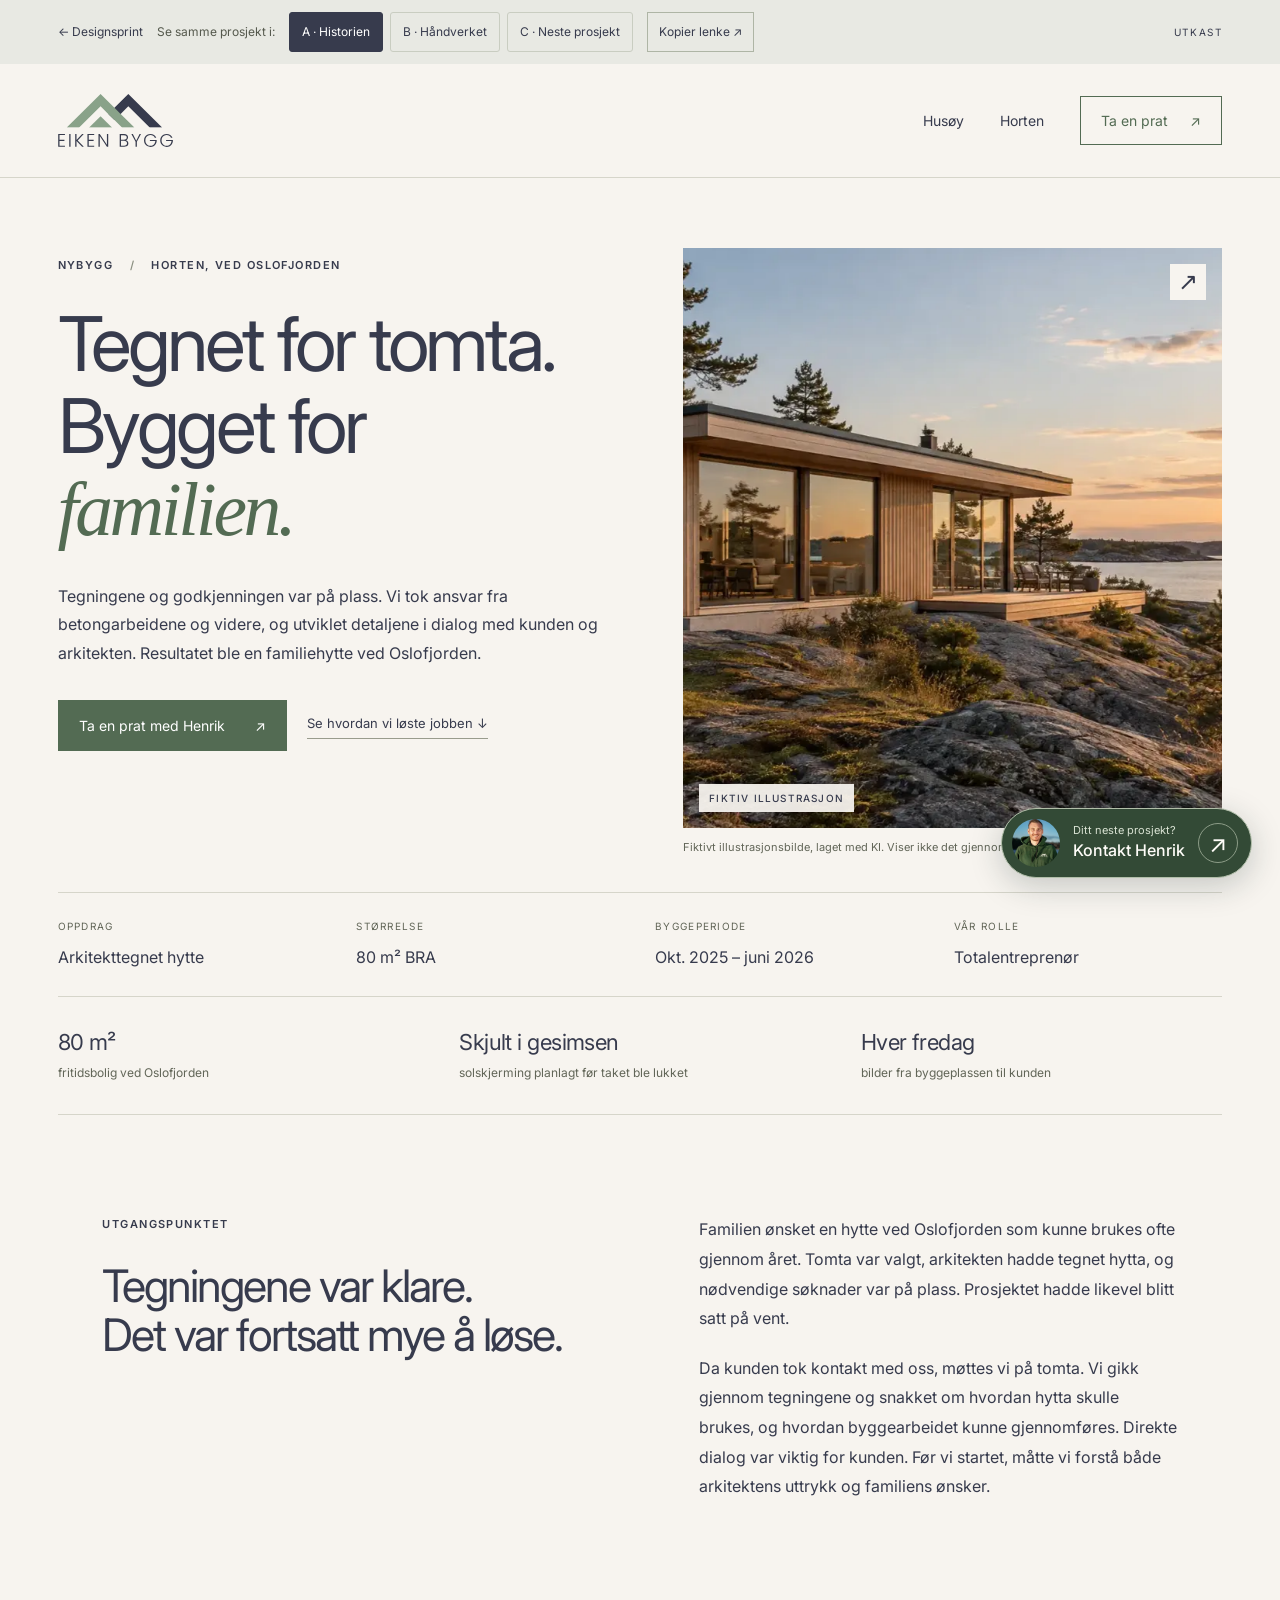
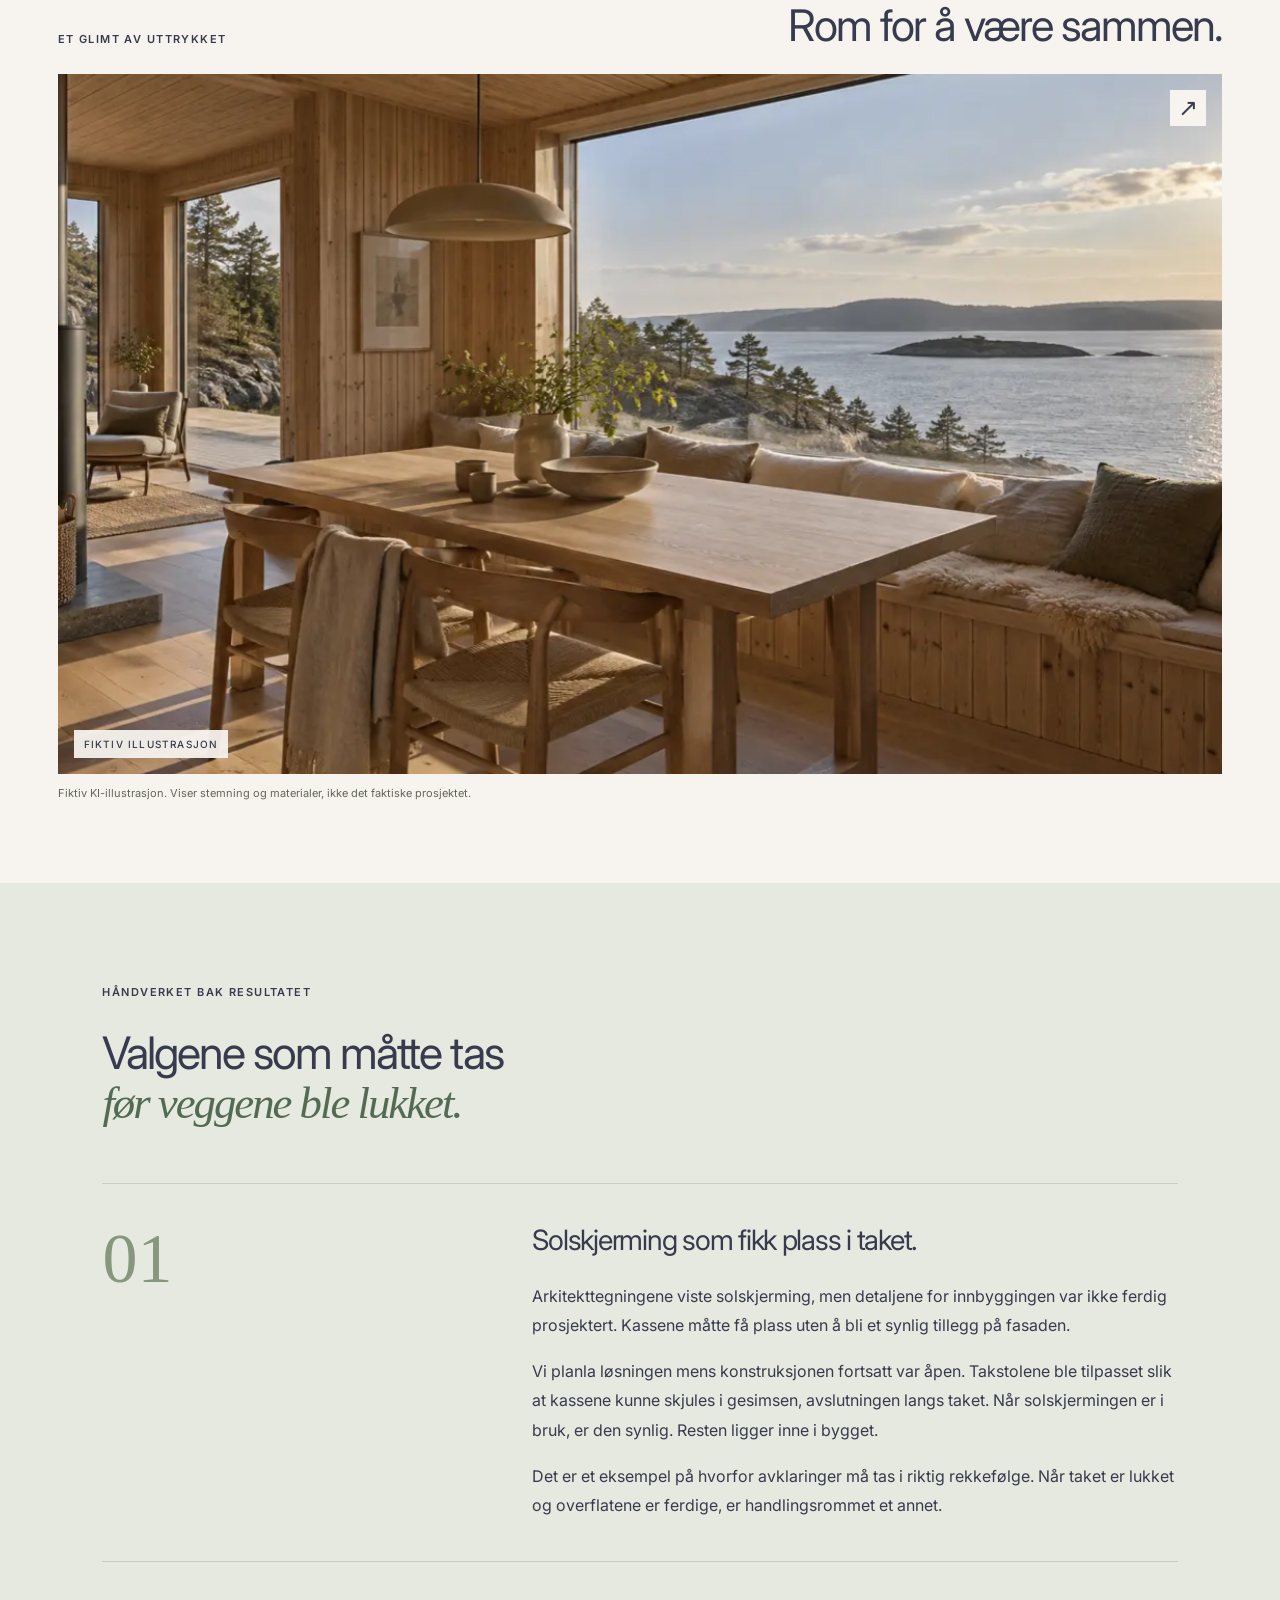
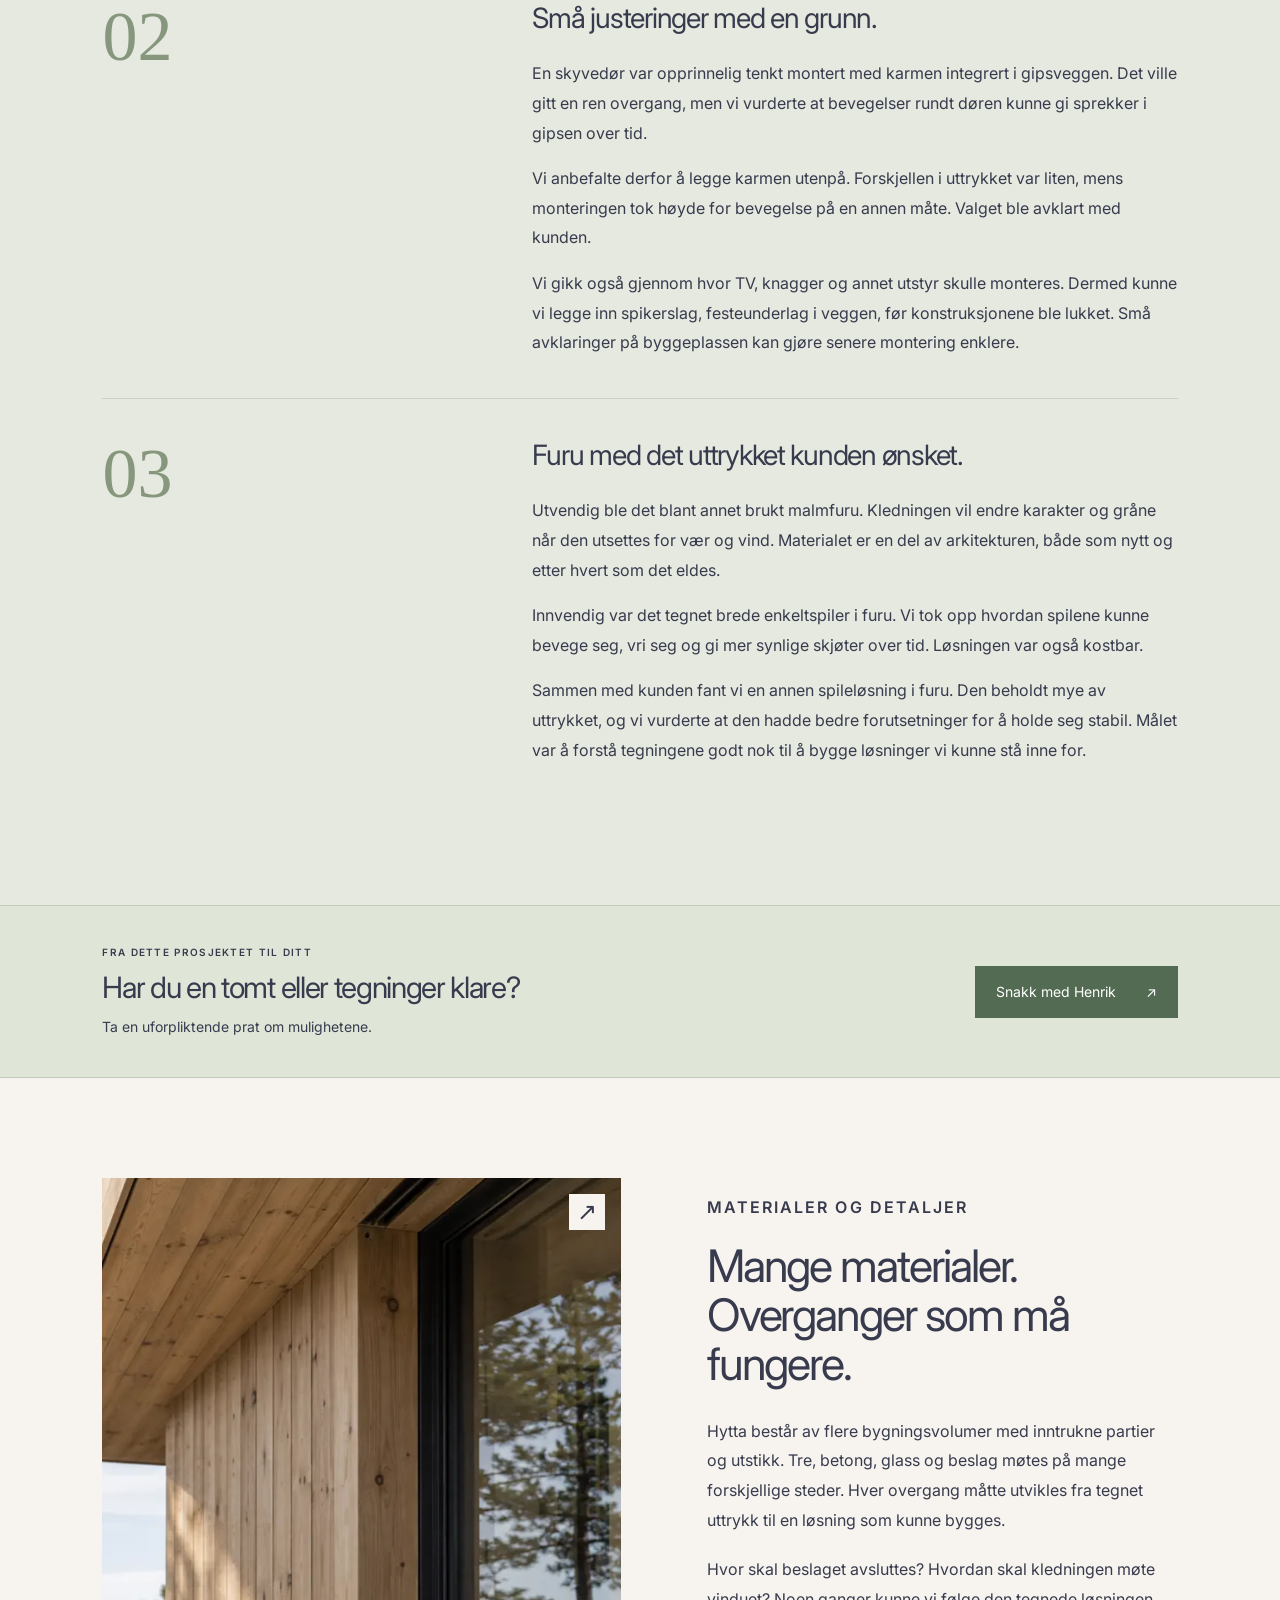
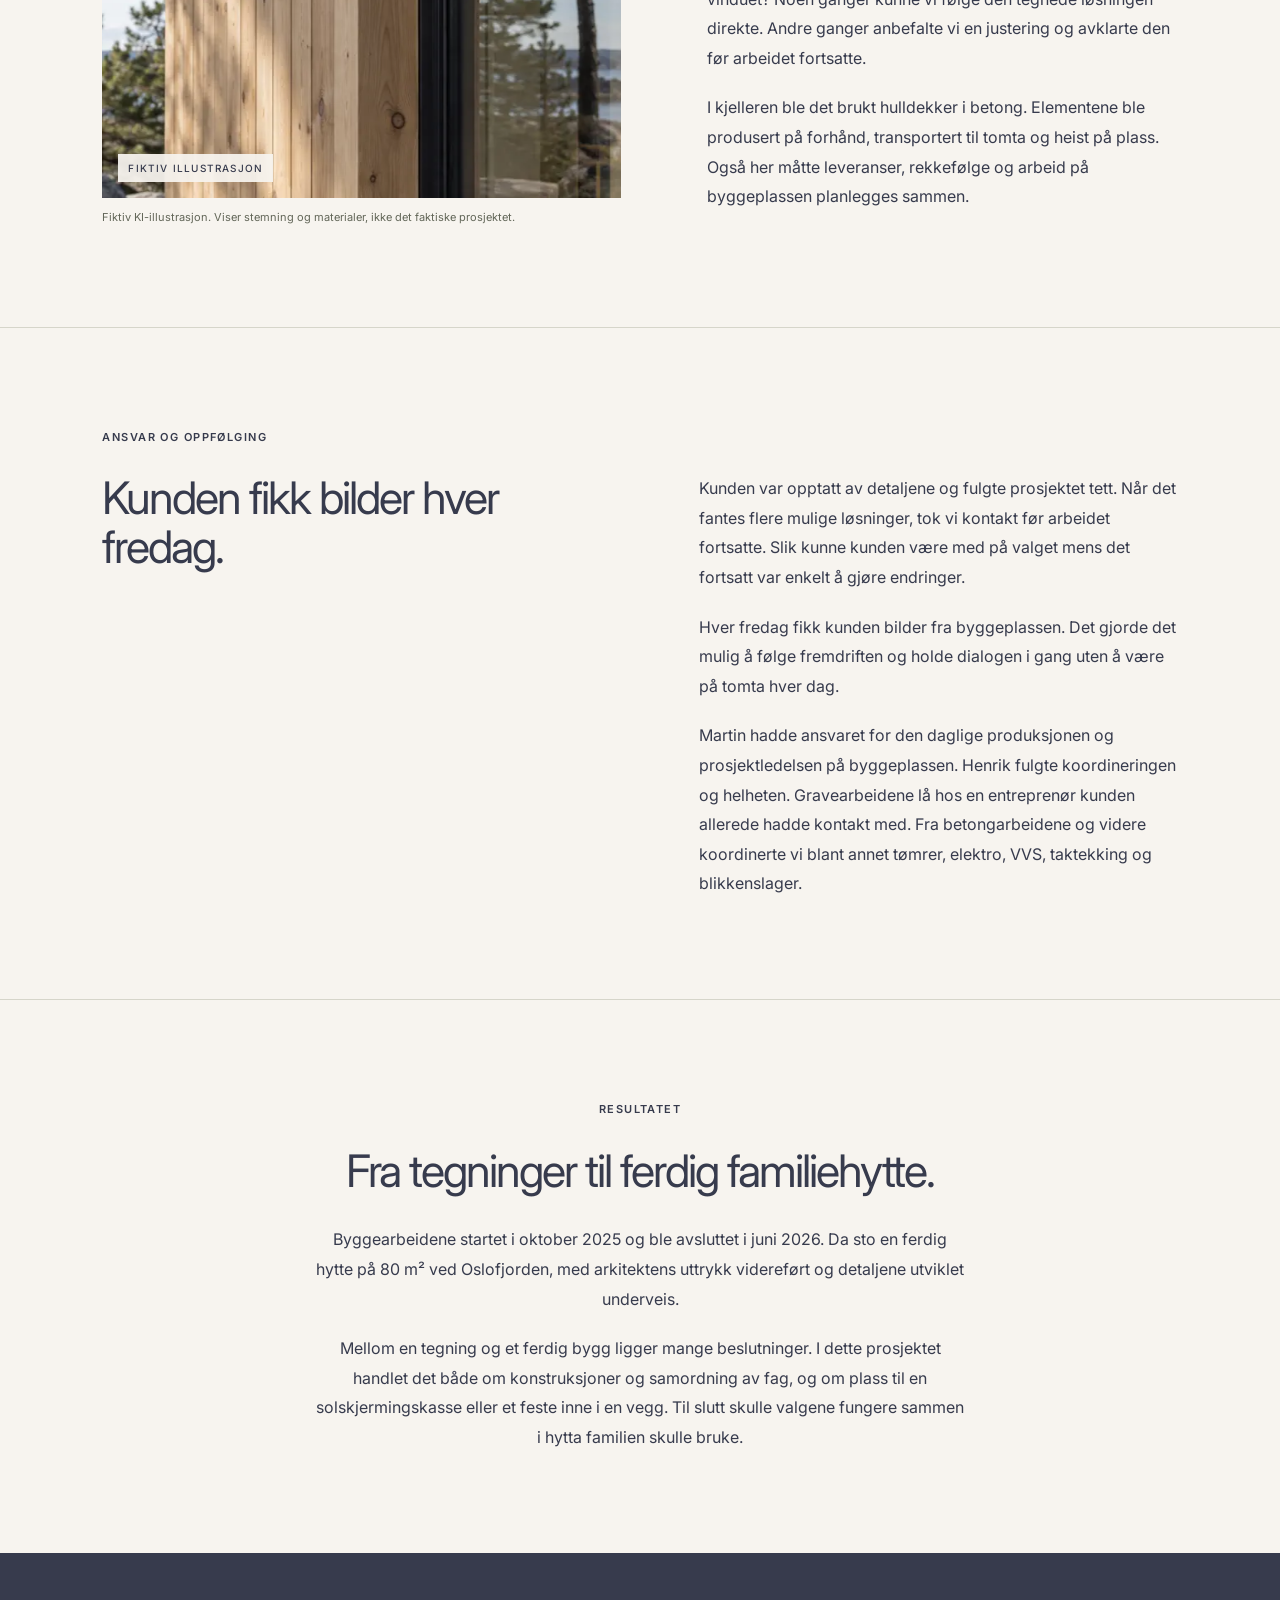
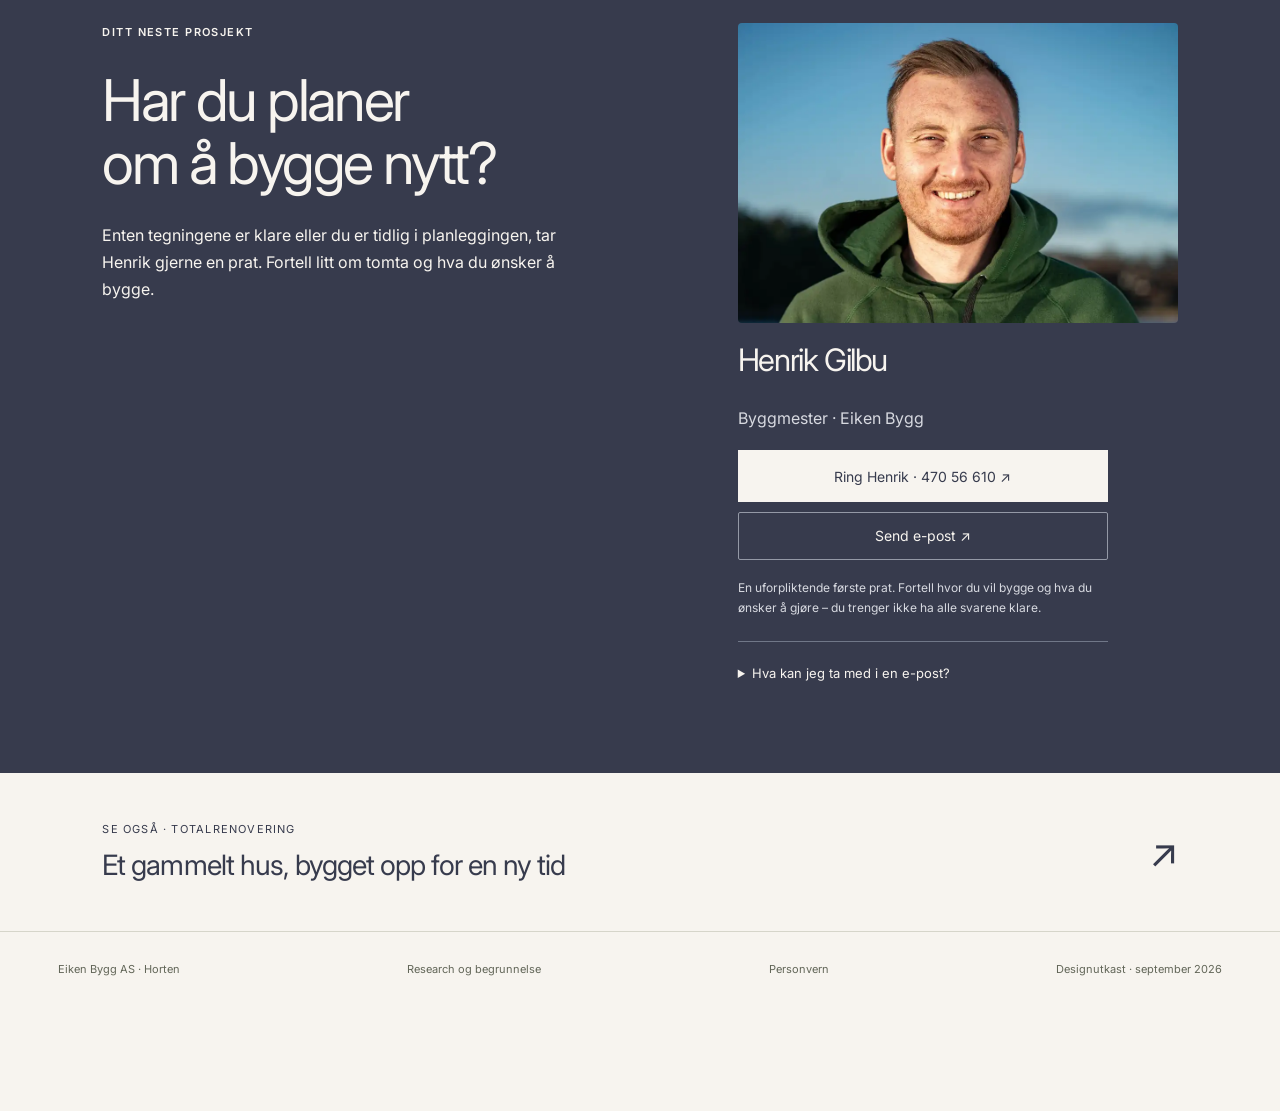
==== commit 0f532f35: "Prioritize persistent contact CTA, replace Henrik portrait and polish conversion UX" ====
--- a/horten.html
+++ b/horten.html
@@ -1 +1 @@
-<!doctype html><html lang="nb"><head><meta charset="utf-8"><meta name="viewport" content="width=device-width,initial-scale=1"><meta name="robots" content="noindex,nofollow"><meta name="theme-color" content="#373b4d"><title>Hytte tegnet for tomta, bygget for familien | Eiken Bygg</title><meta name="description" content="Tegningene og godkjenningen var på plass. Vi tok ansvar fra betongarbeidene og videre, og utviklet detaljene i dialog med kunden og arkitekten. Resultatet ble en familiehytte ved Oslofjorden."><link rel="icon" href="data:image/svg+xml,%3Csvg xmlns='http://www.w3.org/2000/svg' viewBox='0 0 40 40'%3E%3Crect width='40' height='40' fill='%23536853'/%3E%3Ctext x='9' y='29' font-family='Arial' font-size='28' fill='white'%3EE%3C/text%3E%3C/svg%3E"><link rel="stylesheet" href="style.1928e98921.css"><meta property="og:type" content="website"><meta property="og:locale" content="nb_NO"><meta property="og:title" content="Hytte tegnet for tomta, bygget for familien | Eiken Bygg"><meta property="og:description" content="Tegningene og godkjenningen var på plass. Vi tok ansvar fra betongarbeidene og videre, og utviklet detaljene i dialog med kunden og arkitekten. Resultatet ble en familiehytte ved Oslofjorden."><meta property="og:url" content="https://dabiel-94.github.io/eiken-bygg-prosjektcaser/horten.html"><meta property="og:image" content="https://dabiel-94.github.io/eiken-bygg-prosjektcaser/assets/horten-fictional.webp"><meta property="og:image:alt" content="Fiktiv KI-illustrasjon. Viser ikke det faktiske prosjektet."><meta name="twitter:card" content="summary_large_image"></head><body class="direction-a" data-project="horten"><aside class="review-bar" aria-label="Designretning"><a href="index.html">← Designsprint</a><span>Se samme prosjekt i:</span><nav aria-label="Velg designretning"><a data-variant="a" href="?retning=a">A · Historien</a><a data-variant="b" href="?retning=b">B · Håndverket</a><a data-variant="c" href="?retning=c">C · Neste prosjekt</a></nav><button class="share-button" type="button">Kopier lenke ↗</button><span class="share-status" role="status" aria-live="polite"></span><span class="draft">UTKAST</span></aside><a class="skip" href="#main">Hopp til innhold</a><header class="site-header"><a class="brand" href="index.html" aria-label="Eiken Bygg, prosjektutkast"><img src="assets/eiken-logo.svg" alt="Eiken Bygg" width="115" height="65"></a><nav aria-label="Hovedmeny"><a href="husoy.html">Husøy</a><a href="horten.html">Horten</a><a class="nav-contact" href="#kontakt">Ta en prat <span aria-hidden="true">↗</span></a></nav></header><div class="reading-progress" aria-hidden="true"></div><main id="main"><section class="hero"><div class="hero-copy"><p class="eyebrow">Nybygg <span> / </span> Horten, ved Oslofjorden</p><h1 data-a="Tegnet for tomta.<br>Bygget for<br><em>familien.</em>" data-b="Arkitekttegnet<br>hytte i Horten." data-c="Har du tegninger klare?<br>Se hytta i Horten.">Tegnet for tomta.<br>Bygget for<br><em>familien.</em></h1><p class="hero-intro">Tegningene og godkjenningen var på plass. Vi tok ansvar fra betongarbeidene og videre, og utviklet detaljene i dialog med kunden og arkitekten. Resultatet ble en familiehytte ved Oslofjorden.</p><div class="hero-actions"><a class="button" href="#kontakt">Ta en prat med Henrik <span aria-hidden="true">↗</span></a><a class="text-link" href="#historien">Se hvordan vi løste jobben ↓</a></div></div><figure class="project-image fictional-image"><button class="image-frame" type="button" aria-label="Se illustrasjonsbildet større"><img src="assets/horten-fictional.webp" alt="Fiktiv, KI-generert familiehytte med trekledning ved en norsk fjord." width="1536" height="1024" fetchpriority="high"><span class="image-badge">FIKTIV ILLUSTRASJON</span><span class="image-expand" aria-hidden="true">↗</span></button><figcaption>Fiktivt illustrasjonsbilde, laget med KI. Viser ikke det gjennomførte prosjektet.</figcaption></figure></section><dl class="facts"><div><dt>Oppdrag</dt><dd>Arkitekttegnet hytte</dd></div><div><dt>Størrelse</dt><dd>80 m² BRA</dd></div><div><dt>Byggeperiode</dt><dd>Okt. 2025 – juni 2026</dd></div><div><dt>Vår rolle</dt><dd>Totalentreprenør</dd></div></dl><div class="early-proof"><div class="proofs"><div><strong>80 m²</strong><span>fritidsbolig ved Oslofjorden</span></div><div><strong>Skjult i gesimsen</strong><span>solskjerming planlagt før taket ble lukket</span></div><div><strong>Hver fredag</strong><span>bilder fra byggeplassen til kunden</span></div></div></div><section class="story-intro section" id="historien"><div><p class="eyebrow">Utgangspunktet</p><h2>Tegningene var klare.<br>Det var fortsatt mye å løse.</h2></div><div class="prose"><p>Familien ønsket en hytte ved Oslofjorden som kunne brukes ofte gjennom året. Tomta var valgt, arkitekten hadde tegnet hytta, og nødvendige søknader var på plass. Prosjektet hadde likevel blitt satt på vent.</p><p>Da kunden tok kontakt med oss, møttes vi på tomta. Vi gikk gjennom tegningene og snakket om hvordan hytta skulle brukes, og hvordan byggearbeidet kunne gjennomføres. Direkte dialog var viktig for kunden. Før vi startet, måtte vi forstå både arkitektens uttrykk og familiens ønsker.</p></div></section><section class="photo-interlude" aria-label="Illustrert stemning"><div class="photo-heading"><p class="eyebrow">Et glimt av uttrykket</p><h2>Rom for å være sammen.</h2></div><figure class="project-image fictional-image"><button class="image-frame" type="button" aria-label="Se illustrasjonsbildet større"><img src="assets/horten-interior.webp" alt="Fiktiv KI-illustrasjon: familiehytte med furupanel og utsikt mot fjorden." width="1200" height="800" loading="lazy"><span class="image-badge">FIKTIV ILLUSTRASJON</span><span class="image-expand" aria-hidden="true">↗</span></button><figcaption>Fiktiv KI-illustrasjon. Viser stemning og materialer, ikke det faktiske prosjektet.</figcaption></figure></section><section class="work section" id="arbeidet"><div class="section-heading"><p class="eyebrow">Håndverket bak resultatet</p><h2>Valgene som måtte tas<br><em>før veggene ble lukket.</em></h2></div><article class="chapter"><div class="chapter-number">01</div><div><h3>Solskjerming som fikk plass i taket.</h3><p>Arkitekttegningene viste solskjerming, men detaljene for innbyggingen var ikke ferdig prosjektert. Kassene måtte få plass uten å bli et synlig tillegg på fasaden.</p><p>Vi planla løsningen mens konstruksjonen fortsatt var åpen. Takstolene ble tilpasset slik at kassene kunne skjules i gesimsen, avslutningen langs taket. Når solskjermingen er i bruk, er den synlig. Resten ligger inne i bygget.</p><p>Det er et eksempel på hvorfor avklaringer må tas i riktig rekkefølge. Når taket er lukket og overflatene er ferdige, er handlingsrommet et annet.</p></div></article><article class="chapter"><div class="chapter-number">02</div><div><h3>Små justeringer med en grunn.</h3><p>En skyvedør var opprinnelig tenkt montert med karmen integrert i gipsveggen. Det ville gitt en ren overgang, men vi vurderte at bevegelser rundt døren kunne gi sprekker i gipsen over tid.</p><p>Vi anbefalte derfor å legge karmen utenpå. Forskjellen i uttrykket var liten, mens monteringen tok høyde for bevegelse på en annen måte. Valget ble avklart med kunden.</p><p>Vi gikk også gjennom hvor TV, knagger og annet utstyr skulle monteres. Dermed kunne vi legge inn spikerslag, festeunderlag i veggen, før konstruksjonene ble lukket. Små avklaringer på byggeplassen kan gjøre senere montering enklere.</p></div></article><article class="chapter"><div class="chapter-number">03</div><div><h3>Furu med det uttrykket kunden ønsket.</h3><p>Utvendig ble det blant annet brukt malmfuru. Kledningen vil endre karakter og gråne når den utsettes for vær og vind. Materialet er en del av arkitekturen, både som nytt og etter hvert som det eldes.</p><p>Innvendig var det tegnet brede enkeltspiler i furu. Vi tok opp hvordan spilene kunne bevege seg, vri seg og gi mer synlige skjøter over tid. Løsningen var også kostbar.</p><p>Sammen med kunden fant vi en annen spileløsning i furu. Den beholdt mye av uttrykket, og vi vurderte at den hadde bedre forutsetninger for å holde seg stabil. Målet var å forstå tegningene godt nok til å bygge løsninger vi kunne stå inne for.</p></div></article></section><section class="detail section"><figure class="project-image fictional-image"><button class="image-frame" type="button" aria-label="Se illustrasjonsbildet større"><img src="assets/horten-facade.webp" alt="Fiktiv KI-illustrasjon: overgangen mellom trekledning, vindu og takutspring." width="1200" height="800" loading="lazy"><span class="image-badge">FIKTIV ILLUSTRASJON</span><span class="image-expand" aria-hidden="true">↗</span></button><figcaption>Fiktiv KI-illustrasjon. Viser stemning og materialer, ikke det faktiske prosjektet.</figcaption></figure><div class="prose"><p class="eyebrow">Materialer og detaljer</p><h2>Mange materialer.<br>Overganger som må fungere.</h2><p>Hytta består av flere bygningsvolumer med inntrukne partier og utstikk. Tre, betong, glass og beslag møtes på mange forskjellige steder. Hver overgang måtte utvikles fra tegnet uttrykk til en løsning som kunne bygges.</p><p>Hvor skal beslaget avsluttes? Hvordan skal kledningen møte vinduet? Noen ganger kunne vi følge den tegnede løsningen direkte. Andre ganger anbefalte vi en justering og avklarte den før arbeidet fortsatte.</p><p>I kjelleren ble det brukt hulldekker i betong. Elementene ble produsert på forhånd, transportert til tomta og heist på plass. Også her måtte leveranser, rekkefølge og arbeid på byggeplassen planlegges sammen.</p></div></section><section class="process section" id="oppfolging"><p class="eyebrow">Ansvar og oppfølging</p><div class="process-inner"><h2>Kunden fikk bilder hver fredag.</h2><div class="prose"><p>Kunden var opptatt av detaljene og fulgte prosjektet tett. Når det fantes flere mulige løsninger, tok vi kontakt før arbeidet fortsatte. Slik kunne kunden være med på valget mens det fortsatt var enkelt å gjøre endringer.</p><p>Hver fredag fikk kunden bilder fra byggeplassen. Det gjorde det mulig å følge fremdriften og holde dialogen i gang uten å være på tomta hver dag.</p><p>Martin hadde ansvaret for den daglige produksjonen og prosjektledelsen på byggeplassen. Henrik fulgte koordineringen og helheten. Gravearbeidene lå hos en entreprenør kunden allerede hadde kontakt med. Fra betongarbeidene og videre koordinerte vi blant annet tømrer, elektro, VVS, taktekking og blikkenslager.</p></div></div></section><section class="result section" id="resultatet"><p class="eyebrow">Resultatet</p><h2>Fra tegninger til ferdig familiehytte.</h2><div class="prose"><p>Byggearbeidene startet i oktober 2025 og ble avsluttet i juni 2026. Da sto en ferdig hytte på 80 m² ved Oslofjorden, med arkitektens uttrykk videreført og detaljene utviklet underveis.</p><p>Mellom en tegning og et ferdig bygg ligger mange beslutninger. I dette prosjektet handlet det både om konstruksjoner og samordning av fag, og om plass til en solskjermingskasse eller et feste inne i en vegg. Til slutt skulle valgene fungere sammen i hytta familien skulle bruke.</p></div></section><section class="contact section" id="kontakt"><div><p class="eyebrow">Ditt neste prosjekt</p><h2>Har du planer<br>om å bygge nytt?</h2><p>Enten tegningene er klare eller du er tidlig i planleggingen, tar Henrik gjerne en prat. Fortell litt om tomta og hva du ønsker å bygge.</p></div><div class="contact-person"><figure class="henrik-photo"><img src="assets/henrik-gilbu.webp" alt="Henrik Gilbu ved firmabilen, med fjorden i bakgrunnen." width="1200" height="800" loading="lazy"><figcaption>Henrik Gilbu · Bildet viser firmaets tidligere profil.</figcaption></figure><h3>Henrik Gilbu</h3><p>Byggmester · Eiken Bygg</p><a class="button light" data-contact="phone" href="tel:+4747056610">Ring Henrik · 470 56 610 ↗</a><a class="contact-mail" data-contact="email" href="mailto:post@eiken-bygg.no?subject=Mitt%20byggeprosjekt">Send e-post ↗</a><p class="contact-note">Fortell litt om jobben, så finner dere ut hva som er riktig neste steg.</p></div></section><a class="next-project" href="husoy.html"><span><small>Se også · Totalrenovering</small><strong>Et gammelt hus, bygget opp for en ny tid</strong></span><span aria-hidden="true">↗</span></a><nav class="chapter-dock" aria-label="Følg prosjektet"><a href="#historien">Historien</a><a href="#arbeidet">Håndverket</a><a href="#oppfolging">Oppfølging</a><a href="#kontakt">Ta en prat ↗</a></nav></main><footer><p>Eiken Bygg AS · Horten</p><a href="research.html">Research og begrunnelse</a><a href="https://eiken-bygg.no/personvern/">Personvern</a><p>Designutkast · september 2026</p></footer><script src="script.b459236f92.js"></script><dialog class="image-viewer" aria-label="Forstørret illustrasjonsbilde"><button class="viewer-close" type="button" aria-label="Lukk bildet">Lukk ×</button><img alt=""><p></p></dialog></body></html>+<!doctype html><html lang="nb"><head><meta charset="utf-8"><meta name="viewport" content="width=device-width,initial-scale=1"><meta name="robots" content="noindex,nofollow"><meta name="theme-color" content="#373b4d"><title>Hytte tegnet for tomta, bygget for familien | Eiken Bygg</title><meta name="description" content="Tegningene og godkjenningen var på plass. Vi tok ansvar fra betongarbeidene og videre, og utviklet detaljene i dialog med kunden og arkitekten. Resultatet ble en familiehytte ved Oslofjorden."><link rel="icon" href="data:image/svg+xml,%3Csvg xmlns='http://www.w3.org/2000/svg' viewBox='0 0 40 40'%3E%3Crect width='40' height='40' fill='%23536853'/%3E%3Ctext x='9' y='29' font-family='Arial' font-size='28' fill='white'%3EE%3C/text%3E%3C/svg%3E"><link rel="preconnect" href="https://fonts.googleapis.com"><link rel="preconnect" href="https://fonts.gstatic.com" crossorigin><link rel="stylesheet" href="https://fonts.googleapis.com/css2?family=Inter:wght@400;500;600;700&display=swap"><link rel="stylesheet" href="style.2c69479e55.css"><meta property="og:type" content="website"><meta property="og:locale" content="nb_NO"><meta property="og:title" content="Hytte tegnet for tomta, bygget for familien | Eiken Bygg"><meta property="og:description" content="Tegningene og godkjenningen var på plass. Vi tok ansvar fra betongarbeidene og videre, og utviklet detaljene i dialog med kunden og arkitekten. Resultatet ble en familiehytte ved Oslofjorden."><meta property="og:url" content="https://dabiel-94.github.io/eiken-bygg-prosjektcaser/horten.html"><meta property="og:image" content="https://dabiel-94.github.io/eiken-bygg-prosjektcaser/assets/horten-fictional.webp"><meta property="og:image:alt" content="Fiktiv KI-illustrasjon. Viser ikke det faktiske prosjektet."><meta name="twitter:card" content="summary_large_image"></head><body class="direction-a" data-project="horten"><aside class="review-bar" aria-label="Designretning"><a href="index.html">← Designsprint</a><span>Se samme prosjekt i:</span><nav aria-label="Velg designretning"><a data-variant="a" href="?retning=a">A · Historien</a><a data-variant="b" href="?retning=b">B · Håndverket</a><a data-variant="c" href="?retning=c">C · Neste prosjekt</a></nav><button class="share-button" type="button">Kopier lenke ↗</button><span class="share-status" role="status" aria-live="polite"></span><span class="draft">UTKAST</span></aside><a class="skip" href="#main">Hopp til innhold</a><header class="site-header"><a class="brand" href="index.html" aria-label="Eiken Bygg, prosjektutkast"><img src="assets/eiken-logo.svg" alt="Eiken Bygg" width="115" height="65"></a><nav aria-label="Hovedmeny"><a href="husoy.html">Husøy</a><a href="horten.html">Horten</a><a class="nav-contact" href="#henrik">Ta en prat <span aria-hidden="true">↗</span></a></nav></header><div class="reading-progress" aria-hidden="true"></div><main id="main"><section class="hero"><div class="hero-copy"><p class="eyebrow">Nybygg <span> / </span> Horten, ved Oslofjorden</p><h1 data-a="Tegnet for tomta.<br>Bygget for<br><em>familien.</em>" data-b="Arkitekttegnet<br>hytte i Horten." data-c="Har du tegninger klare?<br>Se hytta i Horten.">Tegnet for tomta.<br>Bygget for<br><em>familien.</em></h1><p class="hero-intro">Tegningene og godkjenningen var på plass. Vi tok ansvar fra betongarbeidene og videre, og utviklet detaljene i dialog med kunden og arkitekten. Resultatet ble en familiehytte ved Oslofjorden.</p><div class="hero-actions"><a class="button" href="#henrik">Ta en prat med Henrik <span aria-hidden="true">↗</span></a><a class="text-link" href="#historien">Se hvordan vi løste jobben ↓</a></div></div><figure class="project-image fictional-image"><button class="image-frame" type="button" aria-label="Se illustrasjonsbildet større"><img src="assets/horten-fictional.webp" alt="Fiktiv, KI-generert familiehytte med trekledning ved en norsk fjord." width="1536" height="1024" fetchpriority="high"><span class="image-badge">FIKTIV ILLUSTRASJON</span><span class="image-expand" aria-hidden="true">↗</span></button><figcaption>Fiktivt illustrasjonsbilde, laget med KI. Viser ikke det gjennomførte prosjektet.</figcaption></figure></section><dl class="facts"><div><dt>Oppdrag</dt><dd>Arkitekttegnet hytte</dd></div><div><dt>Størrelse</dt><dd>80 m² BRA</dd></div><div><dt>Byggeperiode</dt><dd>Okt. 2025 – juni 2026</dd></div><div><dt>Vår rolle</dt><dd>Totalentreprenør</dd></div></dl><div class="early-proof"><div class="proofs"><div><strong>80 m²</strong><span>fritidsbolig ved Oslofjorden</span></div><div><strong>Skjult i gesimsen</strong><span>solskjerming planlagt før taket ble lukket</span></div><div><strong>Hver fredag</strong><span>bilder fra byggeplassen til kunden</span></div></div></div><section class="story-intro section" id="historien"><div><p class="eyebrow">Utgangspunktet</p><h2>Tegningene var klare.<br>Det var fortsatt mye å løse.</h2></div><div class="prose"><p>Familien ønsket en hytte ved Oslofjorden som kunne brukes ofte gjennom året. Tomta var valgt, arkitekten hadde tegnet hytta, og nødvendige søknader var på plass. Prosjektet hadde likevel blitt satt på vent.</p><p>Da kunden tok kontakt med oss, møttes vi på tomta. Vi gikk gjennom tegningene og snakket om hvordan hytta skulle brukes, og hvordan byggearbeidet kunne gjennomføres. Direkte dialog var viktig for kunden. Før vi startet, måtte vi forstå både arkitektens uttrykk og familiens ønsker.</p></div></section><section class="photo-interlude" aria-label="Illustrert stemning"><div class="photo-heading"><p class="eyebrow">Et glimt av uttrykket</p><h2>Rom for å være sammen.</h2></div><figure class="project-image fictional-image"><button class="image-frame" type="button" aria-label="Se illustrasjonsbildet større"><img src="assets/horten-interior.webp" alt="Fiktiv KI-illustrasjon: familiehytte med furupanel og utsikt mot fjorden." width="1200" height="800" loading="lazy"><span class="image-badge">FIKTIV ILLUSTRASJON</span><span class="image-expand" aria-hidden="true">↗</span></button><figcaption>Fiktiv KI-illustrasjon. Viser stemning og materialer, ikke det faktiske prosjektet.</figcaption></figure></section><section class="work section" id="arbeidet"><div class="section-heading"><p class="eyebrow">Håndverket bak resultatet</p><h2>Valgene som måtte tas<br><em>før veggene ble lukket.</em></h2></div><article class="chapter"><div class="chapter-number">01</div><div><h3>Solskjerming som fikk plass i taket.</h3><p>Arkitekttegningene viste solskjerming, men detaljene for innbyggingen var ikke ferdig prosjektert. Kassene måtte få plass uten å bli et synlig tillegg på fasaden.</p><p>Vi planla løsningen mens konstruksjonen fortsatt var åpen. Takstolene ble tilpasset slik at kassene kunne skjules i gesimsen, avslutningen langs taket. Når solskjermingen er i bruk, er den synlig. Resten ligger inne i bygget.</p><p>Det er et eksempel på hvorfor avklaringer må tas i riktig rekkefølge. Når taket er lukket og overflatene er ferdige, er handlingsrommet et annet.</p></div></article><article class="chapter"><div class="chapter-number">02</div><div><h3>Små justeringer med en grunn.</h3><p>En skyvedør var opprinnelig tenkt montert med karmen integrert i gipsveggen. Det ville gitt en ren overgang, men vi vurderte at bevegelser rundt døren kunne gi sprekker i gipsen over tid.</p><p>Vi anbefalte derfor å legge karmen utenpå. Forskjellen i uttrykket var liten, mens monteringen tok høyde for bevegelse på en annen måte. Valget ble avklart med kunden.</p><p>Vi gikk også gjennom hvor TV, knagger og annet utstyr skulle monteres. Dermed kunne vi legge inn spikerslag, festeunderlag i veggen, før konstruksjonene ble lukket. Små avklaringer på byggeplassen kan gjøre senere montering enklere.</p></div></article><article class="chapter"><div class="chapter-number">03</div><div><h3>Furu med det uttrykket kunden ønsket.</h3><p>Utvendig ble det blant annet brukt malmfuru. Kledningen vil endre karakter og gråne når den utsettes for vær og vind. Materialet er en del av arkitekturen, både som nytt og etter hvert som det eldes.</p><p>Innvendig var det tegnet brede enkeltspiler i furu. Vi tok opp hvordan spilene kunne bevege seg, vri seg og gi mer synlige skjøter over tid. Løsningen var også kostbar.</p><p>Sammen med kunden fant vi en annen spileløsning i furu. Den beholdt mye av uttrykket, og vi vurderte at den hadde bedre forutsetninger for å holde seg stabil. Målet var å forstå tegningene godt nok til å bygge løsninger vi kunne stå inne for.</p></div></article></section><aside class="mid-contact"><div><p class="eyebrow">Fra dette prosjektet til ditt</p><h2>Har du en tomt eller tegninger klare?</h2><p>Ta en uforpliktende prat om mulighetene.</p></div><a class="button" href="#henrik">Snakk med Henrik <span aria-hidden="true">↗</span></a></aside><section class="detail section"><figure class="project-image fictional-image"><button class="image-frame" type="button" aria-label="Se illustrasjonsbildet større"><img src="assets/horten-facade.webp" alt="Fiktiv KI-illustrasjon: overgangen mellom trekledning, vindu og takutspring." width="1200" height="800" loading="lazy"><span class="image-badge">FIKTIV ILLUSTRASJON</span><span class="image-expand" aria-hidden="true">↗</span></button><figcaption>Fiktiv KI-illustrasjon. Viser stemning og materialer, ikke det faktiske prosjektet.</figcaption></figure><div class="prose"><p class="eyebrow">Materialer og detaljer</p><h2>Mange materialer.<br>Overganger som må fungere.</h2><p>Hytta består av flere bygningsvolumer med inntrukne partier og utstikk. Tre, betong, glass og beslag møtes på mange forskjellige steder. Hver overgang måtte utvikles fra tegnet uttrykk til en løsning som kunne bygges.</p><p>Hvor skal beslaget avsluttes? Hvordan skal kledningen møte vinduet? Noen ganger kunne vi følge den tegnede løsningen direkte. Andre ganger anbefalte vi en justering og avklarte den før arbeidet fortsatte.</p><p>I kjelleren ble det brukt hulldekker i betong. Elementene ble produsert på forhånd, transportert til tomta og heist på plass. Også her måtte leveranser, rekkefølge og arbeid på byggeplassen planlegges sammen.</p></div></section><section class="process section" id="oppfolging"><p class="eyebrow">Ansvar og oppfølging</p><div class="process-inner"><h2>Kunden fikk bilder hver fredag.</h2><div class="prose"><p>Kunden var opptatt av detaljene og fulgte prosjektet tett. Når det fantes flere mulige løsninger, tok vi kontakt før arbeidet fortsatte. Slik kunne kunden være med på valget mens det fortsatt var enkelt å gjøre endringer.</p><p>Hver fredag fikk kunden bilder fra byggeplassen. Det gjorde det mulig å følge fremdriften og holde dialogen i gang uten å være på tomta hver dag.</p><p>Martin hadde ansvaret for den daglige produksjonen og prosjektledelsen på byggeplassen. Henrik fulgte koordineringen og helheten. Gravearbeidene lå hos en entreprenør kunden allerede hadde kontakt med. Fra betongarbeidene og videre koordinerte vi blant annet tømrer, elektro, VVS, taktekking og blikkenslager.</p></div></div></section><section class="result section" id="resultatet"><p class="eyebrow">Resultatet</p><h2>Fra tegninger til ferdig familiehytte.</h2><div class="prose"><p>Byggearbeidene startet i oktober 2025 og ble avsluttet i juni 2026. Da sto en ferdig hytte på 80 m² ved Oslofjorden, med arkitektens uttrykk videreført og detaljene utviklet underveis.</p><p>Mellom en tegning og et ferdig bygg ligger mange beslutninger. I dette prosjektet handlet det både om konstruksjoner og samordning av fag, og om plass til en solskjermingskasse eller et feste inne i en vegg. Til slutt skulle valgene fungere sammen i hytta familien skulle bruke.</p></div></section><section class="contact section" id="kontakt"><div><p class="eyebrow">Ditt neste prosjekt</p><h2>Har du planer<br>om å bygge nytt?</h2><p>Enten tegningene er klare eller du er tidlig i planleggingen, tar Henrik gjerne en prat. Fortell litt om tomta og hva du ønsker å bygge.</p></div><div class="contact-person" id="henrik" tabindex="-1"><figure class="henrik-photo"><img src="assets/henrik-eiken.webp" alt="Henrik Gilbu, byggmester i Eiken Bygg." width="1000" height="1500" loading="lazy"><figcaption>Henrik Gilbu · Byggmester i Eiken Bygg</figcaption></figure><h3>Henrik Gilbu</h3><p>Byggmester · Eiken Bygg</p><a class="button light" data-contact="phone" href="tel:+4747056610">Ring Henrik · 470 56 610 ↗</a><a class="contact-mail" data-contact="email" href="mailto:post@eiken-bygg.no?subject=Sp%C3%B8rsm%C3%A5l%20om%20nybygg&amp;body=Hei%20Henrik%21%0A%0AJeg%20vurderer%20et%20byggeprosjekt%20og%20%C3%B8nsker%20en%20prat.%0A%0ASted%3A%0ADette%20%C3%B8nsker%20jeg%20%C3%A5%20gj%C3%B8re%3A%0A%C3%98nsket%20tidspunkt%3A%0ATelefon%3A%0A%0AHilsen%0A">Send e-post ↗</a><p class="contact-note">En uforpliktende første prat. Fortell hvor du vil bygge og hva du ønsker å gjøre – du trenger ikke ha alle svarene klare.</p><details class="contact-help"><summary>Hva kan jeg ta med i en e-post?</summary><p>Hvor prosjektet er, hva du ønsker å gjøre og når du håper å starte. Legg gjerne ved bilder eller tegninger hvis du har det.</p></details></div></section><a class="next-project" href="husoy.html"><span><small>Se også · Totalrenovering</small><strong>Et gammelt hus, bygget opp for en ny tid</strong></span><span aria-hidden="true">↗</span></a><a class="floating-contact" href="#henrik" aria-label="Kontakt Henrik – gå til kontaktinformasjon"><img src="assets/henrik-eiken.webp" alt="" width="48" height="48"><span><small>Ditt neste prosjekt?</small><strong>Kontakt Henrik</strong></span><span class="contact-arrow" aria-hidden="true">↗</span></a></main><footer><p>Eiken Bygg AS · Horten</p><a href="research.html">Research og begrunnelse</a><a href="https://eiken-bygg.no/personvern/">Personvern</a><p>Designutkast · september 2026</p></footer><script src="script.89b8691839.js"></script><dialog class="image-viewer" aria-label="Forstørret illustrasjonsbilde"><div class="gallery-controls"><button class="gallery-prev" type="button" aria-label="Forrige bilde">←</button><span class="gallery-count" aria-live="polite"></span><button class="gallery-next" type="button" aria-label="Neste bilde">→</button></div><button class="viewer-close" type="button" aria-label="Lukk bildet">Lukk ×</button><img alt=""><p></p></dialog></body></html>
--- a/style.2c69479e55.css
+++ b/style.2c69479e55.css
@@ -0,0 +1,18 @@
+:root{--paper:#f7f4ef;--ink:#373b4d;--green:#536b53;--sage:#698669;--soft:#e6e9df;--line:#d6d5ca;--white:#fffdf9;--muted:#626658}*{box-sizing:border-box}html{scroll-behavior:smooth;scroll-padding-top:40px}body{margin:0;background:var(--paper);color:var(--ink);font-family:Inter,Arial,sans-serif;font-size:17px;line-height:1.7}a{color:inherit;text-decoration:none}button,a{-webkit-tap-highlight-color:transparent}a:focus-visible,button:focus-visible,summary:focus-visible{outline:3px solid #a7532c;outline-offset:5px}a:hover{text-decoration:underline;text-underline-offset:5px}img{display:block;width:100%;object-fit:cover}h1,h2,h3,p,figure{margin:0}h1,h2,h3{font-weight:400;letter-spacing:-.045em;line-height:1.09}h1{font-size:clamp(46px,5.9vw,89px)}h2{font-size:clamp(32px,3.5vw,54px)}h3{font-size:28px;line-height:1.2}em{font-family:Georgia,serif;font-weight:400;color:var(--green)}.skip{position:absolute;left:15px;top:-100px;background:white;padding:12px;z-index:100}.skip:focus{top:10px}.review-bar{padding:12px 4.5%;background:#e8e9e3;display:flex;align-items:center;gap:22px;font-size:12px;line-height:1.4}.review-bar>span:not(.draft){color:#55594d}.review-bar nav{display:flex;gap:7px}.review-bar nav a{border:1px solid #c9cdc1;border-radius:3px;padding:7px 12px}.review-bar a[aria-current=true]{background:var(--ink);border-color:var(--ink);color:#fff}.draft{margin-left:auto;font-size:10px;letter-spacing:.16em}.site-header{max-width:1600px;margin:auto;display:flex;justify-content:space-between;align-items:center;padding:24px 4.5%;border-bottom:1px solid var(--line)}.brand{display:flex;flex-direction:column;align-items:center;font-size:14px;letter-spacing:.11em;line-height:1.25;font-weight:500}.brand-roofs{font-size:51px;font-family:Arial,sans-serif;line-height:.6;color:var(--sage);letter-spacing:-17px;margin-left:-17px;margin-bottom:8px}.site-header nav{display:flex;gap:36px;align-items:center;font-size:14px}.nav-contact{padding:12px 20px;border:1px solid var(--green);color:var(--green)}.nav-contact span{margin-left:22px}.hero{padding:70px 4.5% 0;max-width:1600px;margin:auto;display:grid;grid-template-columns:1.02fr 1fr;gap:5%}.eyebrow{text-transform:uppercase;letter-spacing:.13em;font-size:11px;line-height:1.7;font-weight:600;margin-bottom:28px}.eyebrow span{padding:0 12px;color:#8b8f81}.hero-copy{padding:8px 0 45px}.hero-intro{font-size:16px;line-height:1.8;max-width:550px;margin-top:30px}.hero-actions{display:flex;flex-wrap:wrap;align-items:center;gap:20px;margin-top:32px}.button{display:inline-flex;align-items:center;justify-content:space-between;gap:30px;padding:15px 21px;background:var(--green);color:#fff;font-size:14px;line-height:1.5;min-height:50px}.button:hover{background:#405440;text-decoration:none}.text-link{font-size:13px;border-bottom:1px solid #999c8d;padding-bottom:4px}.project-image{min-width:0}.hero .project-image img,.hero .placeholder{height:580px}.hero .project-image img{object-position:52% 50%}figcaption{font-size:11px;line-height:1.6;color:var(--muted);padding:11px 0 0;max-width:580px}.facts{display:grid;grid-template-columns:repeat(4,1fr);max-width:1456px;margin:35px 4.5% 0;padding:25px 0;border-top:1px solid var(--line);border-bottom:1px solid var(--line);gap:30px}dt{text-transform:uppercase;letter-spacing:.13em;font-size:10px;color:var(--muted);margin-bottom:9px}dd{margin:0;font-size:16px}.early-proof{padding:0 4.5%;max-width:1600px;margin:auto}.proofs{display:grid;grid-template-columns:repeat(3,1fr);gap:40px;padding:32px 0;border-bottom:1px solid var(--line)}.proofs strong{display:block;font-size:22px;line-height:1.2;letter-spacing:-.025em;font-weight:400}.proofs span{font-size:12px;color:var(--muted);line-height:1.6;display:block;margin-top:8px}.section{padding:100px 8%;max-width:1600px;margin:auto}.story-intro{display:grid;grid-template-columns:1fr 1fr;gap:11%}.prose{max-width:650px}.prose p{font-size:16px;line-height:1.85;margin-bottom:20px}.prose p:last-child{margin-bottom:0}.section-heading{margin-bottom:55px}.work{background:var(--soft)}.chapter{display:grid;grid-template-columns:1fr 2fr;padding:40px 0;border-top:1px solid #c9cfc1;gap:10%;max-width:1130px}.chapter-number{font-family:Georgia,serif;font-size:70px;color:#87977d;line-height:1}.chapter h3{margin-bottom:24px}.chapter p{font-size:16px;line-height:1.85;margin-bottom:16px;max-width:700px}.chapter p:last-child{margin-bottom:0}.detail{display:grid;grid-template-columns:1.1fr 1fr;gap:8%;align-items:center}.detail .project-image img{height:600px}.detail h2{margin-bottom:28px}.process{border-top:1px solid var(--line);border-bottom:1px solid var(--line)}.process-inner{display:grid;grid-template-columns:1fr 1fr;gap:11%}.result{max-width:900px;text-align:center}.result .prose{margin:30px auto 0}.contact{background:var(--ink);color:var(--paper);display:grid;grid-template-columns:1.2fr 1fr;gap:15%;max-width:none}.contact h2{font-size:clamp(40px,4.5vw,68px)}.contact>div>p:not(.eyebrow){max-width:470px;margin-top:27px;font-size:16px}.contact-person{padding-top:6px}.person-mark{display:flex;width:70px;height:70px;align-items:center;justify-content:center;border:1px solid #757a88;border-radius:50%;font-family:Georgia,serif;font-size:30px;margin-bottom:24px}.contact-person h3{font-size:31px}.contact .contact-person>p{margin:7px 0 24px;font-size:14px;color:#d7d9e0}.button.light{background:var(--paper);color:var(--ink);font-size:14px}.button.light:hover{background:#e3e8da}.contact-mail{display:block;font-size:14px;margin-top:19px;text-decoration:underline;text-underline-offset:5px}.contact .contact-person .contact-note{font-size:12px;max-width:300px;line-height:1.7;margin-top:24px}.next-project{padding:45px 8%;display:flex;justify-content:space-between;align-items:center;gap:30px;border-bottom:1px solid var(--line)}.next-project small{display:block;font-size:11px;text-transform:uppercase;letter-spacing:.11em;margin-bottom:10px}.next-project strong{font-weight:400;font-size:28px;line-height:1.2;letter-spacing:-.035em}.next-project>span:last-child{font-size:40px}footer{padding:28px 4.5%;display:flex;flex-wrap:wrap;gap:24px;justify-content:space-between;font-size:11px;color:var(--muted)}.placeholder{position:relative;background:#dddacb;overflow:hidden;min-height:420px;color:#666c5d;display:flex;flex-direction:column;justify-content:space-between;padding:28px}.placeholder-label{font-size:10px;letter-spacing:.18em;z-index:2}.placeholder-bottom{font-family:Georgia,serif;font-style:italic;font-size:23px;z-index:2}.architectural-form{position:absolute;inset:22% 12% 17%;display:flex;align-items:flex-end;transform:skewY(-8deg);opacity:.7}.architectural-form i{height:58%;width:42%;background:repeating-linear-gradient(90deg,#b1b3a0 0px,#b1b3a0 4px,#c4c5b3 4px,#c4c5b3 9px);border-top:7px solid #8f9786}.architectural-form i:nth-child(2){height:86%;width:45%;margin-left:-6%;background:#8b9685}.architectural-form i:nth-child(3){height:46%;width:40%;margin-left:-10%;background:#c2baa6}.detail-placeholder{min-height:570px;background:#d9d6c7}.direction-a .hero{grid-template-columns:1fr .95fr}.direction-b{--paper:#f5f5f0}.direction-b h1{font-size:clamp(45px,5.3vw,78px);font-weight:500}.direction-b .hero{padding-top:50px;grid-template-columns:.9fr 1.1fr}.direction-b .hero .project-image img,.direction-b .hero .placeholder{height:450px}.direction-b .facts{background:var(--ink);color:white;padding:24px;gap:16px;margin-top:28px}.direction-b dt{color:#c8cfbe}.direction-b .work{background:var(--paper)}.direction-b .chapter{grid-template-columns:85px 1fr;gap:25px}.direction-b .chapter-number{font-family:Inter,Arial,sans-serif;font-size:36px;color:var(--green)}.direction-b .story-intro{background:var(--soft);margin-top:60px}.direction-c .hero{padding-top:42px;grid-template-columns:1fr 1fr;align-items:center}.direction-c h1{font-size:clamp(44px,4.8vw,70px)}.direction-c .hero .project-image img,.direction-c .hero .placeholder{height:410px}.direction-c .hero-copy{padding-bottom:20px}.direction-c .proofs{padding:30px;background:var(--soft);gap:30px;border:0}.direction-c .early-proof{margin-top:25px}.direction-c .section{padding-top:65px;padding-bottom:65px}.direction-c .chapter{grid-template-columns:55px 1fr;gap:25px}.direction-c .chapter-number{font-size:40px}.direction-c .story-intro{gap:6%}.direction-c .contact{margin-top:0}.direction-c .result{max-width:1000px}.landing{max-width:1450px;padding:65px 5%;margin:auto}.landing h1{max-width:1000px;font-size:clamp(48px,7vw,92px);margin-bottom:28px}.landing .intro{max-width:700px;font-size:19px}.project-grid{display:grid;grid-template-columns:1fr 1fr;gap:35px;margin-top:55px}.project-card{background:var(--white);border:1px solid var(--line)}.project-card img,.project-card .placeholder{height:300px;min-height:300px}.card-body{padding:30px}.card-body h2{font-size:34px;max-width:490px}.card-body p{font-size:14px;line-height:1.8;margin:20px 0}.card-actions{display:flex;gap:10px;flex-wrap:wrap;margin-top:25px}.card-actions a{border:1px solid var(--line);padding:10px 16px;font-size:12px}.card-actions a:first-child{background:var(--green);border-color:var(--green);color:white}.proposal{border-top:1px solid var(--line);padding-top:50px;margin-top:70px;display:grid;grid-template-columns:1fr 1.4fr;gap:50px}.proposal h2{font-size:38px}.proposal p{font-size:16px;margin-bottom:22px}.report-link{display:flex;justify-content:space-between;background:var(--ink);color:white;padding:30px;margin-top:40px;font-size:20px}.report{max-width:1120px;margin:auto;padding:70px 5%}.report h1{font-size:64px;margin-bottom:30px}.report h2{font-size:36px;margin:60px 0 25px;scroll-margin-top:40px}.report h3{font-size:23px;letter-spacing:-.025em;margin:30px 0 15px}.report p,.report li{font-size:16px;line-height:1.85;margin-bottom:15px}.report a:not(.button){text-decoration:underline;text-underline-offset:4px}.report .lead{font-size:21px}.report table{width:100%;border-collapse:collapse;font-size:14px;margin:25px 0}.report th,.report td{text-align:left;vertical-align:top;padding:18px 14px;border-bottom:1px solid var(--line);line-height:1.8}.report th{background:var(--soft);font-weight:500}.table-wrap{overflow-x:auto}.report .note{padding:25px;background:var(--soft);border-left:3px solid var(--green)}.report-nav{display:flex;gap:15px;flex-wrap:wrap;margin:35px 0;font-size:13px}.report ol,.report ul{padding-left:22px}.report strong{font-weight:600}.report details{border-bottom:1px solid var(--line);padding:20px 0}.report summary{cursor:pointer;font-size:19px}.report details p{margin-top:20px}.direction-c .contact-early{display:block}@media(min-width:1600px){.facts{margin-left:auto;margin-right:auto}}@media(max-width:1000px){.hero{gap:4%}.hero .project-image img,.hero .placeholder{height:540px}.hero-actions{gap:16px}.hero-actions .text-link{font-size:12px}.review-bar{gap:12px}.review-bar>span:not(.draft){display:none}.section{padding:75px 6%}.chapter{grid-template-columns:90px 1fr;gap:30px}.detail .project-image img{height:500px}.site-header nav{gap:22px}.contact{gap:8%}.facts{gap:15px}.direction-a .hero{grid-template-columns:1fr 1fr}.project-grid{gap:20px}.card-body{padding:22px}}@media(max-width:700px){body{font-size:16px}.review-bar{padding:10px 5%;display:block}.review-bar>a{font-size:11px}.review-bar nav{margin-top:10px;gap:5px}.review-bar nav a{font-size:10px;padding:8px;flex:1;text-align:center}.draft{position:absolute;top:13px;right:5%}.site-header{padding:22px 5%}.brand{font-size:10px}.brand-roofs{font-size:42px}.site-header nav{font-size:12px;gap:16px}.nav-contact{padding:9px 12px}.nav-contact span{display:none}.hero,.direction-a .hero,.direction-b .hero,.direction-c .hero{padding:36px 5% 0;display:flex;flex-direction:column;gap:0}.hero h1{font-size:clamp(43px,10.5vw,69px);line-height:1.05}.hero-copy{padding:0 0 30px}.eyebrow{font-size:10px;margin-bottom:22px}.hero-intro{font-size:15px;line-height:1.8;margin-top:24px}.hero-actions{gap:19px;margin-top:25px}.button{font-size:13px;padding:14px 17px;gap:22px}.hero .project-image{width:100%}.hero .project-image img,.hero .placeholder,.direction-b .hero .project-image img,.direction-b .hero .placeholder,.direction-c .hero .project-image img,.direction-c .hero .placeholder{height:350px;min-height:350px}.facts,.direction-b .facts{grid-template-columns:1fr 1fr;margin:25px 5% 0;gap:22px;padding:22px 0}.direction-b .facts{padding:20px}dd{font-size:14px}dt{font-size:9px}.proofs{gap:18px;padding:25px 0}.proofs strong{font-size:20px}.proofs span{font-size:10px}.direction-c .proofs{padding:20px 16px;gap:18px}.section,.direction-c .section{padding:58px 6%}.story-intro,.process-inner,.detail,.contact{display:block}.story-intro .prose,.process-inner .prose{margin-top:25px}.section h2{font-size:35px}.section-heading{margin-bottom:35px}.chapter,.direction-b .chapter,.direction-c .chapter{grid-template-columns:32px 1fr;gap:18px;padding:30px 0}.chapter-number,.direction-b .chapter-number,.direction-c .chapter-number{font-size:27px}.chapter h3{font-size:25px;margin-bottom:18px}.chapter p,.prose p{font-size:15px}.detail .project-image{margin-bottom:35px}.detail .project-image img,.detail-placeholder{height:380px;min-height:380px}.result{text-align:left}.contact>div>p:not(.eyebrow){font-size:15px}.contact-person{margin-top:40px;padding-top:32px;border-top:1px solid #666c7b}.contact h2{font-size:44px}.contact .contact-person .contact-note{max-width:350px}.next-project{padding:35px 6%}.next-project strong{font-size:24px}.next-project>span:last-child{font-size:30px}footer{padding:25px 6%;gap:14px}footer p:last-child{width:100%}.landing{padding:40px 5%}.landing h1{font-size:49px}.landing .intro{font-size:16px}.project-grid{grid-template-columns:1fr;margin-top:35px;gap:30px}.project-card img,.project-card .placeholder{height:260px;min-height:260px}.card-body h2{font-size:32px}.proposal{grid-template-columns:1fr;gap:25px;margin-top:45px;padding-top:35px}.report-link{font-size:18px;padding:24px;gap:20px}.report{padding:45px 6%}.report h1{font-size:46px}.report h2{font-size:30px;margin-top:45px}.report .lead{font-size:18px}.report p,.report li{font-size:15px}.report table{min-width:650px}.report th,.report td{padding:13px;font-size:13px}.direction-b .story-intro{margin-top:35px}}@media(prefers-reduced-motion:reduce){html{scroll-behavior:auto}}@media print{.review-bar,.hero-actions,.site-header nav{display:none}.section{break-inside:avoid}body{font-size:12pt}.contact{background:#eee;color:#000}}
+
+.brand img{width:115px;height:65px;object-fit:contain}@media(max-width:700px){.brand img{width:83px;height:48px}}
+/* Subtle motion and editorial imagery */
+.image-frame{display:block;position:relative;width:100%;padding:0;border:0;background:#d9dacb;overflow:hidden;cursor:zoom-in;text-align:left}.image-frame img{transition:transform 1.2s cubic-bezier(.2,.65,.3,1);width:100%;object-fit:cover}.image-frame:hover img{transform:scale(1.035)}.image-frame:focus-visible{outline:3px solid #a7532c;outline-offset:4px}.image-badge{position:absolute;bottom:16px;left:16px;background:rgba(247,244,239,.94);color:#373b4d;padding:7px 10px;font:500 10px/1.4 Inter,Arial,sans-serif;letter-spacing:.12em}.image-expand{position:absolute;right:16px;top:16px;background:#f7f4ef;color:#373b4d;width:36px;height:36px;display:grid;place-items:center;font-size:24px;transition:transform .25s}.image-frame:hover .image-expand{transform:translate(2px,-2px)}.detail-crop img{object-position:60% 50%}.henrik-photo{margin:0 0 28px}.henrik-photo img{height:340px;width:100%;object-fit:cover;object-position:44% 40%;border-radius:2px}.henrik-photo figcaption{color:#d7d9e0;font-size:11px;padding-top:8px}.contact-person{padding-top:0}.contact{gap:10%}.reading-progress{position:fixed;left:0;top:0;width:100%;height:3px;background:var(--sage);transform:scaleX(0);transform-origin:left;z-index:30;pointer-events:none}.share-button{font:inherit;border:1px solid #aeb5a5;background:transparent;color:var(--ink);padding:7px 11px;cursor:pointer;white-space:nowrap}.share-button:hover{background:#d9dece}.share-status{font-size:11px}.review-bar{gap:14px}.review-bar .draft{font-size:10px}.reveal-pending{opacity:0;transform:translateY(22px);transition:opacity .8s ease,transform .8s cubic-bezier(.2,.65,.3,1)}.reveal-visible{opacity:1;transform:translateY(0)}.button{transition:background .22s,box-shadow .22s,transform .22s}.button:hover{transform:translateY(-2px);box-shadow:0 7px 20px #00000012}.button span{transition:transform .25s}.button:hover span{transform:translate(3px,-3px)}.next-project{transition:background .25s}.next-project:hover{background:#e6e9df;text-decoration:none}.next-project>span:last-child{transition:transform .25s}.next-project:hover>span:last-child{transform:translate(5px,-5px)}.image-viewer{border:0;background:var(--paper);color:var(--ink);padding:18px;max-width:min(1100px,94vw);max-height:94vh;overflow:auto}.image-viewer::backdrop{background:rgba(25,30,28,.86);backdrop-filter:blur(5px)}.image-viewer>img{max-height:76vh;object-fit:contain;width:auto;max-width:100%;margin:auto}.image-viewer p{font-size:13px;margin:14px 0 0;text-align:center}.viewer-close{display:block;margin:0 0 15px auto;border:1px solid #aeb5a5;background:transparent;padding:9px 15px;cursor:pointer;font:14px Inter,Arial,sans-serif;color:var(--ink)}@media(max-width:1000px){.review-bar .share-status{display:none}.review-bar{gap:8px}.review-bar .draft{display:none}.henrik-photo img{height:290px}}@media(max-width:700px){.review-bar{position:relative}.review-bar .share-button{position:absolute;right:5%;top:7px;padding:6px 8px;font-size:10px}.review-bar nav{margin-top:14px}.review-bar .draft{display:none}.henrik-photo img{height:330px;object-position:43% center}.image-badge{font-size:9px;bottom:12px;left:12px}.hero .image-frame img{height:350px}.image-viewer{padding:12px}.contact{gap:0}}@media(prefers-reduced-motion:reduce){.reveal-pending{opacity:1;transform:none;transition:none}.image-frame img,.image-expand,.button,.button span,.next-project,.next-project>span:last-child{transition:none}.image-frame:hover img,.button:hover,.button:hover span,.next-project:hover>span:last-child,.image-frame:hover .image-expand{transform:none}html{scroll-behavior:auto}}
+@media(prefers-reduced-motion:no-preference){.hero-copy{animation:hero-arrive .85s ease both}.hero>.project-image{animation:hero-arrive 1.05s .08s ease both}@keyframes hero-arrive{from{opacity:0;transform:translateY(15px)}to{opacity:1;transform:translateY(0)}}
+/* Third iteration: full-bleed project cards and scroll-led storytelling. */
+button.image-frame{appearance:none;-webkit-appearance:none;display:block;width:100%;max-width:none;margin:0;padding:0;border:0;border-radius:0;line-height:0;isolation:isolate}.image-frame img{display:block;width:100%;max-width:100%;height:auto;transform:scale(1.07) translateY(var(--photo-y,0px));will-change:transform}.image-frame:hover img{transform:scale(1.10) translateY(var(--photo-y,0px))}.image-badge,.image-expand{line-height:1.4}.project-grid{grid-template-columns:repeat(2,minmax(0,1fr));gap:32px;align-items:start;margin-top:48px}.project-card{min-width:0;border:0;background:transparent}.project-card .project-image{width:100%;margin:0}.project-card .image-frame{aspect-ratio:16/11}.project-card .image-frame img{width:100%;height:100%;min-height:0;object-fit:cover}.project-card figcaption{font-size:11px;padding:12px 0;max-width:none}.project-card .card-body{padding:22px 0 0}.card-body .eyebrow{font-size:12px;margin:0 0 15px}.card-body h2{font-size:clamp(28px,2.75vw,41px);line-height:1.16;max-width:580px}.card-body .choose-direction{font-size:12px;margin:25px 0 10px;color:var(--muted)}.card-actions{display:grid;grid-template-columns:repeat(3,minmax(0,1fr));gap:8px;margin:0}.card-actions a{padding:13px 10px;font-size:12px;text-align:center;border-color:#c0c7b7;line-height:1.5;transition:background .25s,transform .25s}.card-actions a:hover{background:#dce3d3;transform:translateY(-3px);text-decoration:none}.card-actions a:first-child:hover{background:#405440}.landing{padding-top:50px}.landing h1{font-size:clamp(48px,6vw,80px);line-height:1.04;margin-bottom:24px}.landing .intro{max-width:670px;font-size:18px}.landing>.eyebrow{font-size:11px;margin-bottom:24px}.photo-interlude{max-width:1600px;margin:auto;padding:0 4.5% 80px}.photo-heading{display:flex;align-items:end;justify-content:space-between;gap:30px;padding:0 0 25px}.photo-heading .eyebrow{margin:0}.photo-heading h2{font-size:clamp(28px,3.4vw,49px)}.photo-interlude .image-frame{height:min(67vw,700px)}.photo-interlude img{width:100%;height:100%;object-fit:cover}.photo-interlude figcaption{max-width:none}.detail .image-frame img{height:620px;object-fit:cover}.chapter-dock{position:fixed;bottom:22px;left:50%;transform:translate(-50%,110px);opacity:0;display:flex;gap:4px;background:rgba(247,244,239,.96);border:1px solid #c4cabd;box-shadow:0 8px 35px #1823191a;padding:6px;border-radius:50px;z-index:25;backdrop-filter:blur(12px);transition:transform .4s,opacity .4s;white-space:nowrap}.chapter-dock.is-shown{transform:translate(-50%,0);opacity:1}.chapter-dock a{padding:10px 18px;font-size:12px;border-radius:25px;transition:background .25s,color .25s}.chapter-dock a[aria-current=true]{background:var(--green);color:white}.chapter-dock a:hover{text-decoration:none;background:#dce3d3;color:var(--ink)}.chapter-dock a:last-child{border-left:1px solid #d3d8cd;border-radius:0 25px 25px 0}.reveal-pending{opacity:0;transform:translateY(42px);transition:opacity .95s ease,transform .95s cubic-bezier(.16,1,.3,1);transition-delay:var(--reveal-delay,0ms)}.reveal-visible{opacity:1;transform:none}.chapter>div:last-child p{transition-delay:0s}.motion-title{transition:color .5s}.is-reading .motion-title{color:var(--green)}.reading-progress{height:4px}.contact{padding-bottom:110px}.review-bar nav a{white-space:nowrap}@media(min-width:901px){.project-card:nth-child(2){margin-top:65px}.sprint-page .proposal{margin-top:80px}.chapter-number{position:sticky;top:35px;align-self:start}}@media(max-width:900px){.project-grid{grid-template-columns:1fr;gap:55px}.project-card .image-frame{aspect-ratio:16/10}.project-card .card-body{padding-top:15px}.card-body h2{max-width:650px;font-size:36px}.landing{padding-top:35px}.chapter-dock{bottom:14px}.chapter-dock a{padding:9px 12px}.photo-heading{display:block}.photo-heading .eyebrow{margin-bottom:15px}.photo-interlude{padding-bottom:55px}.photo-interlude .image-frame{height:65vw;min-height:300px}.detail .image-frame img{height:480px}}@media(max-width:600px){.landing h1{font-size:clamp(42px,11vw,62px)}.landing .intro{font-size:16px}.landing>.eyebrow{line-height:1.8;max-width:260px}.card-body h2{font-size:31px}.card-actions a{font-size:11px;padding:13px 6px}.project-grid{margin-top:32px}.image-badge{font-size:9px;letter-spacing:.08em}.project-card .image-frame{aspect-ratio:4/3}.project-card figcaption{font-size:10px;line-height:1.6}.photo-heading h2{font-size:33px}.photo-interlude .image-frame{height:400px}.detail .image-frame img{height:420px}.chapter-dock{max-width:calc(100vw - 24px);gap:0;padding:5px}.chapter-dock a{font-size:10px;padding:9px 10px}.contact{padding-bottom:95px}.sprint-page .proposal{gap:25px}.sprint-page .report-link{font-size:18px;line-height:1.5}.review-bar nav a{font-size:10px}}@media(prefers-reduced-motion:reduce){.image-frame img,.image-frame:hover img{transform:none;will-change:auto}.reveal-pending{opacity:1;transform:none;transition:none}.chapter-dock,.chapter-dock a,.card-actions a,.motion-title{transition:none}.card-actions a:hover{transform:none}}
+.chapter-dock:not(.is-shown){visibility:hidden}.chapter-dock.is-shown{visibility:visible}@media print{.chapter-dock,.reading-progress{display:none!important}.reveal-pending{opacity:1;transform:none}}
+
+.contact.is-reading .motion-title{color:var(--paper)}
+/* Conversion review: a persistent next step and immediate reading. */
+body[data-project]{padding-bottom:105px}.floating-contact{position:fixed;right:28px;bottom:max(22px,env(safe-area-inset-bottom));z-index:40;display:flex;align-items:center;gap:13px;padding:10px 13px 10px 10px;background:#334a36;color:#fffdf9;border:1px solid #b1bea9;border-radius:70px;box-shadow:0 8px 32px #172b2938;transition:background .2s,box-shadow .2s,transform .2s}.floating-contact img{width:48px;height:48px;border-radius:50%;object-position:50% 18%;object-fit:cover}.floating-contact small{display:block;font-size:11px;line-height:1.4;color:#d9e2d3}.floating-contact strong{display:block;font-size:16px;line-height:1.6;font-weight:500}.contact-arrow{width:40px;height:40px;border:1px solid #8c9c87;border-radius:50%;display:grid;place-items:center;font-size:24px;transition:transform .25s,background .25s}.floating-contact:hover{background:#263e2a;text-decoration:none;transform:translateY(-3px);box-shadow:0 12px 35px #172b294d}.floating-contact:hover .contact-arrow{transform:rotate(45deg);background:#47624b}.floating-contact:focus-visible{outline-color:#d7b187;outline-offset:4px}.gallery-open{overflow:hidden}.gallery-open .floating-contact{visibility:hidden}.mid-contact{margin:0 auto;padding:38px 8%;max-width:1600px;display:flex;gap:35px;justify-content:space-between;align-items:center;background:#dfe6d8;border-block:1px solid #c0ccba}.mid-contact .eyebrow{margin-bottom:10px;font-size:10px}.mid-contact h2{font-size:clamp(24px,2.3vw,36px);max-width:750px}.mid-contact p:last-child{font-size:14px;margin-top:12px}.mid-contact .button{flex-shrink:0;min-height:52px}.contact{align-items:start;padding-top:70px;padding-bottom:75px}.contact-person{scroll-margin-top:24px}.contact-person:focus{outline:none}.contact-person:focus-visible{outline:2px solid #d7b187;outline-offset:12px}.henrik-photo{margin-bottom:18px}.henrik-photo img{height:300px;object-position:50% 24%;aspect-ratio:4/3;border-radius:4px}.henrik-photo figcaption{display:none}.contact .contact-person>p{margin-bottom:18px}.contact-mail{display:flex;align-items:center;justify-content:center;min-height:48px;padding:10px 16px;border:1px solid #9499a6;border-radius:2px;text-decoration:none;margin-top:10px;max-width:370px;transition:background .2s}.contact-mail:hover{background:#ffffff16;text-decoration:none}.contact .button.light{width:100%;max-width:370px;justify-content:center;gap:8px;min-height:52px}.contact-help{max-width:370px;border-top:1px solid #707788;margin-top:22px;padding-top:12px}.contact-help summary{cursor:pointer;font-size:13px;min-height:44px;padding:8px 0}.contact-help p{font-size:13px;line-height:1.65;color:#e0e2e7;padding:0 0 14px}.contact .contact-person .contact-note{max-width:370px;margin-top:18px}.reveal-pending{transform:translateY(18px);transition-duration:.5s}.reveal-visible{transform:none}.image-frame img{transition:transform .45s cubic-bezier(.2,.65,.3,1)}.chapter{transition:border-color .35s}.chapter:hover{border-color:#728568}.chapter-number{transition:color .3s,transform .3s}.chapter:hover .chapter-number{color:#536b53;transform:translateX(5px)}.gallery-controls{display:flex;align-items:center;gap:12px;float:left}.gallery-controls button{width:46px;height:44px;border:1px solid #aeb5a5;background:transparent;cursor:pointer;font-size:23px;color:var(--ink);transition:background .2s}.gallery-controls button:hover{background:#dfe6d8}.gallery-count{min-width:48px;text-align:center;font-size:13px}.image-viewer>img{clear:both}.image-viewer .viewer-close{min-height:44px}.review-bar nav a{min-height:40px;display:inline-flex;align-items:center}.share-button{min-height:40px}.site-header nav a{min-height:44px;display:inline-flex;align-items:center}.card-actions a{min-height:48px;display:flex;align-items:center;justify-content:center}
+@media(max-width:700px){body[data-project]{padding-bottom:100px}.floating-contact{left:14px;right:14px;bottom:calc(10px + env(safe-area-inset-bottom));gap:12px;padding:8px 12px 8px 8px;box-shadow:0 3px 24px #172b2940}.floating-contact img{width:42px;height:42px}.floating-contact .contact-arrow{margin-left:auto}.floating-contact strong{font-size:15px}.floating-contact small{font-size:10px}.mid-contact{padding:28px 6%;display:block}.mid-contact .button{margin-top:22px;width:100%}.contact{padding-top:50px}.contact-person{scroll-margin-top:16px}.henrik-photo img{height:230px;object-position:50% 22%}.contact-help{margin-bottom:10px}.review-bar .share-button{min-height:32px}.review-bar nav a{min-height:40px}.gallery-controls{gap:7px}.site-header nav{gap:14px}.hero-actions .button{min-height:52px}.hero-actions .text-link{min-height:44px;display:inline-flex;align-items:center}.section{padding-top:65px;padding-bottom:65px}.photo-interlude{padding-bottom:50px}}
+@media(max-width:360px){.site-header{padding-inline:5%}.site-header nav{gap:10px}.site-header nav a{font-size:11px}.site-header .nav-contact{padding:8px 10px}.review-bar nav{gap:4px}.review-bar nav a{padding:7px}.floating-contact strong{font-size:14px}}
+@media(prefers-reduced-motion:reduce){.floating-contact,.contact-arrow,.chapter,.chapter-number,.contact-mail{transition:none}.floating-contact:hover,.floating-contact:hover .contact-arrow,.chapter:hover .chapter-number{transform:none}.reveal-pending{opacity:1;transform:none;transition:none}.image-frame img{transition:none}}
+@media print{.floating-contact,.mid-contact{display:none!important}body[data-project]{padding-bottom:0}}
+.henrik-photo img{object-position:50% 0%}.floating-contact img{object-position:50% 8%}
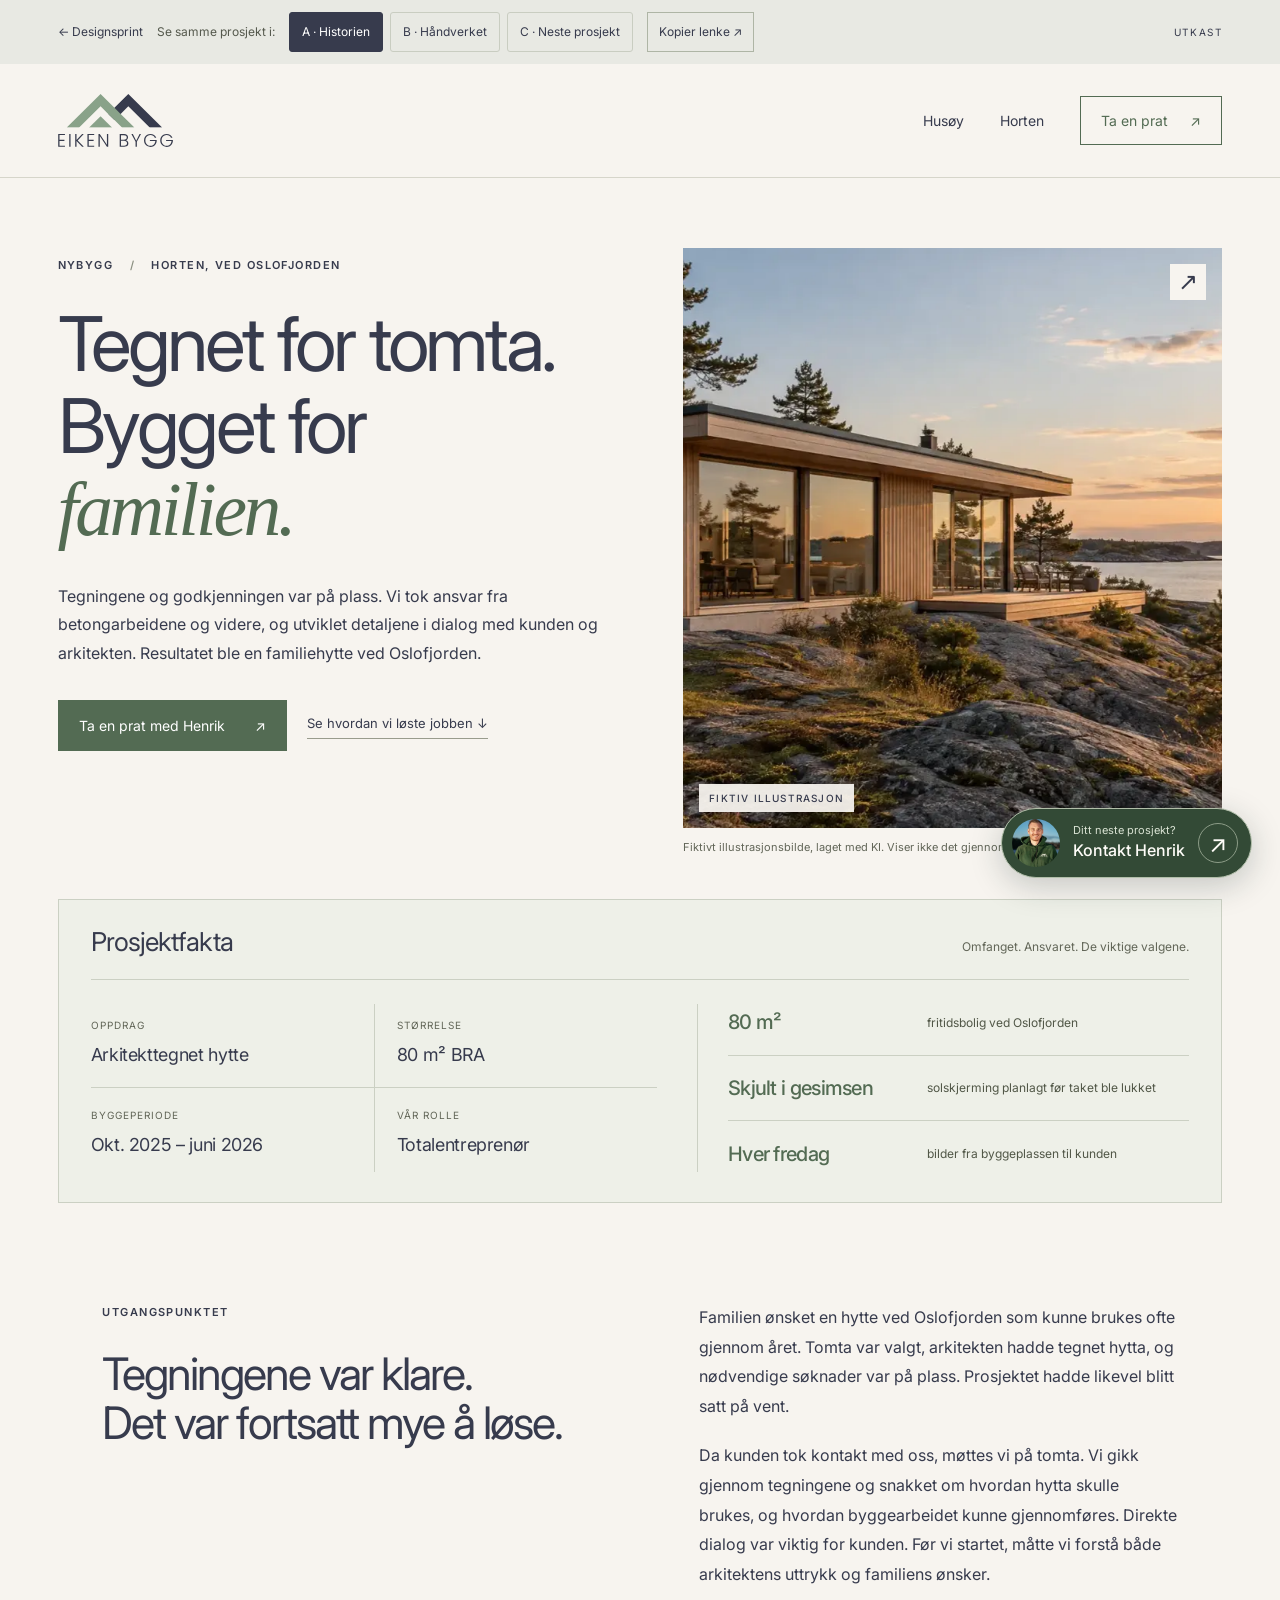
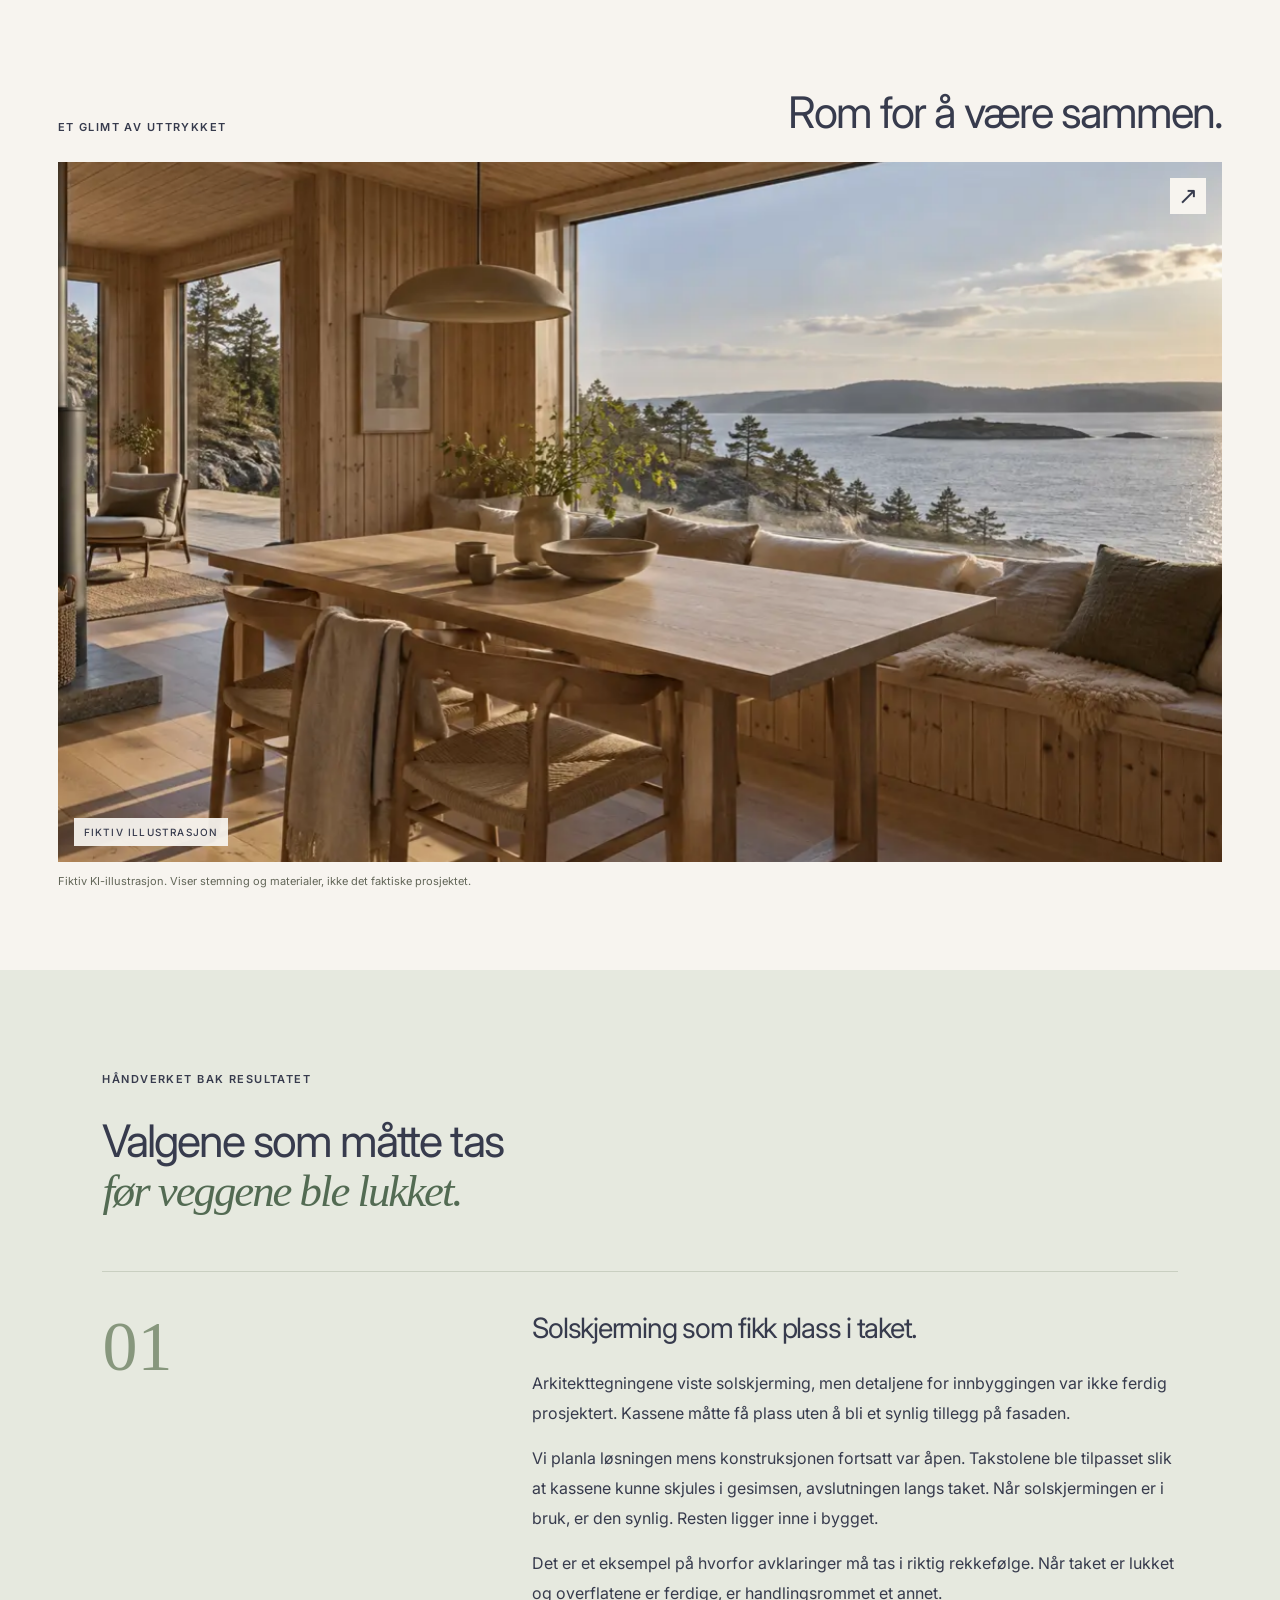
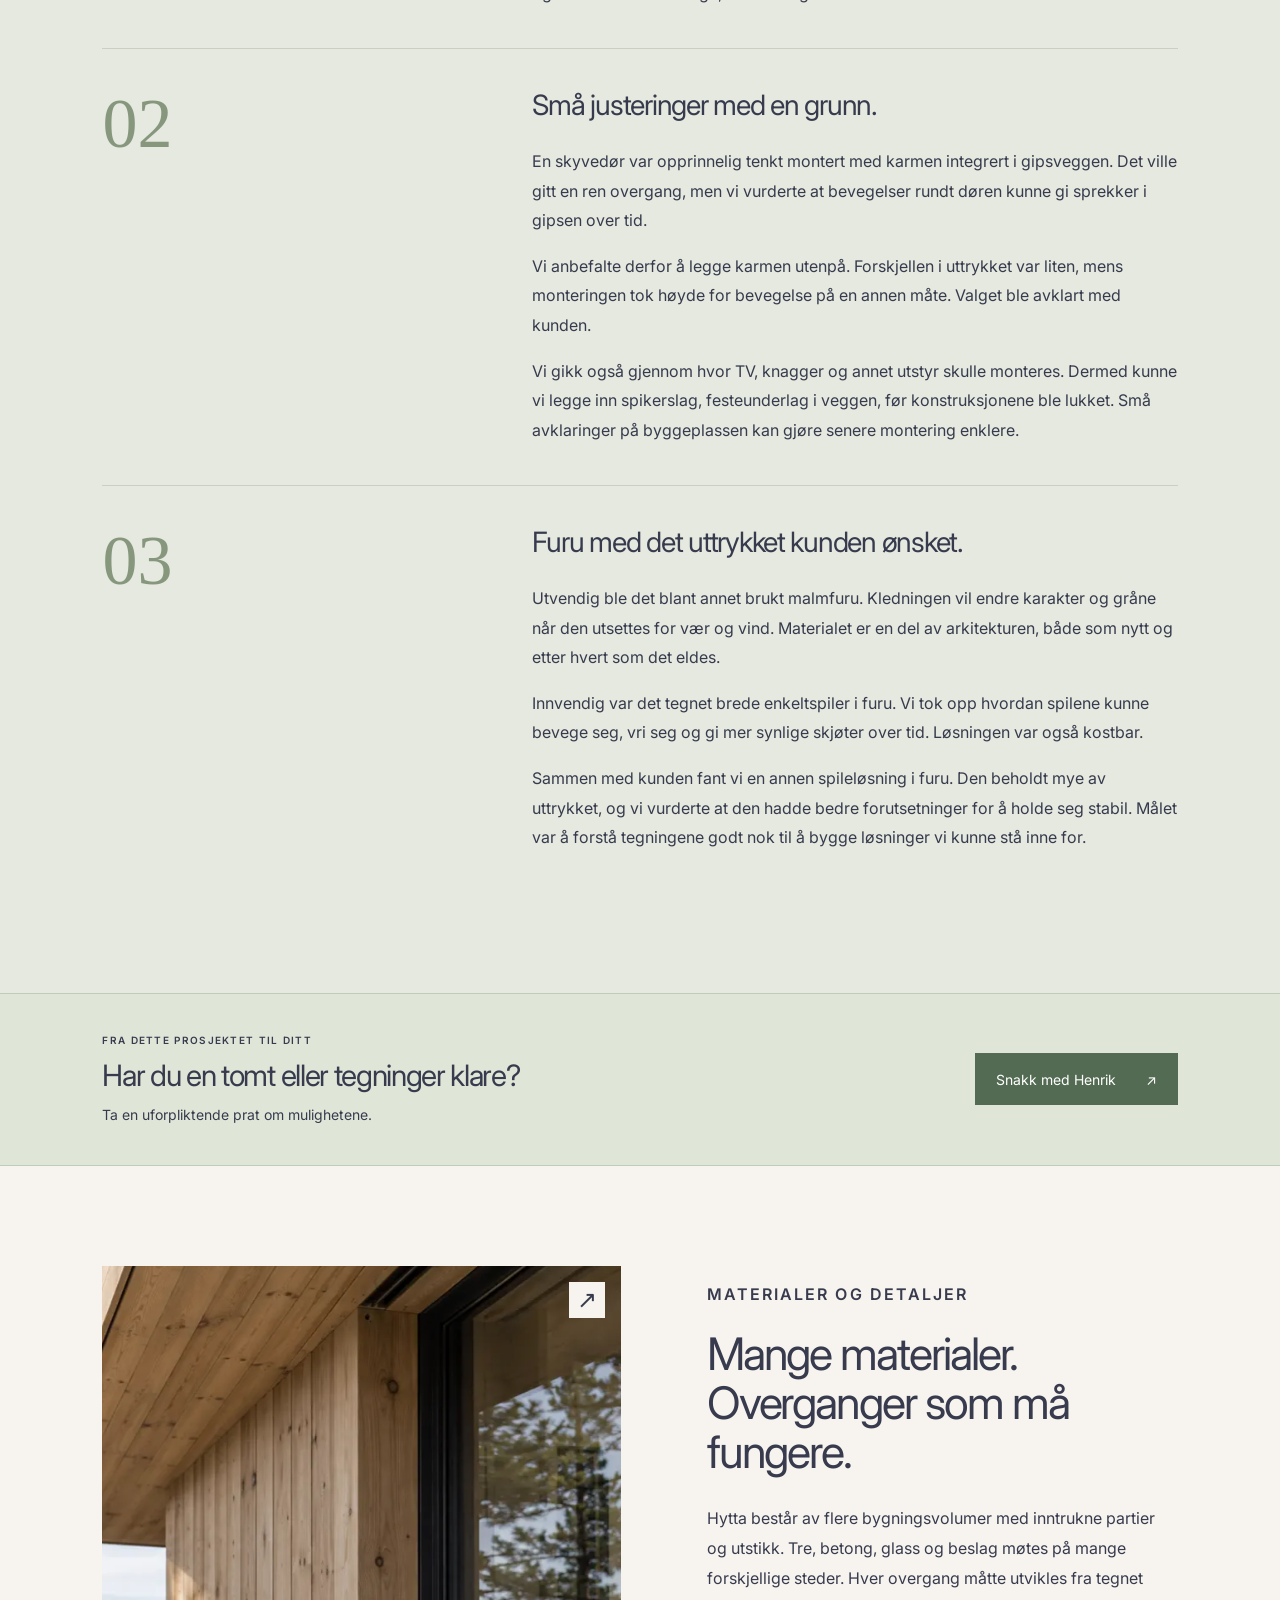
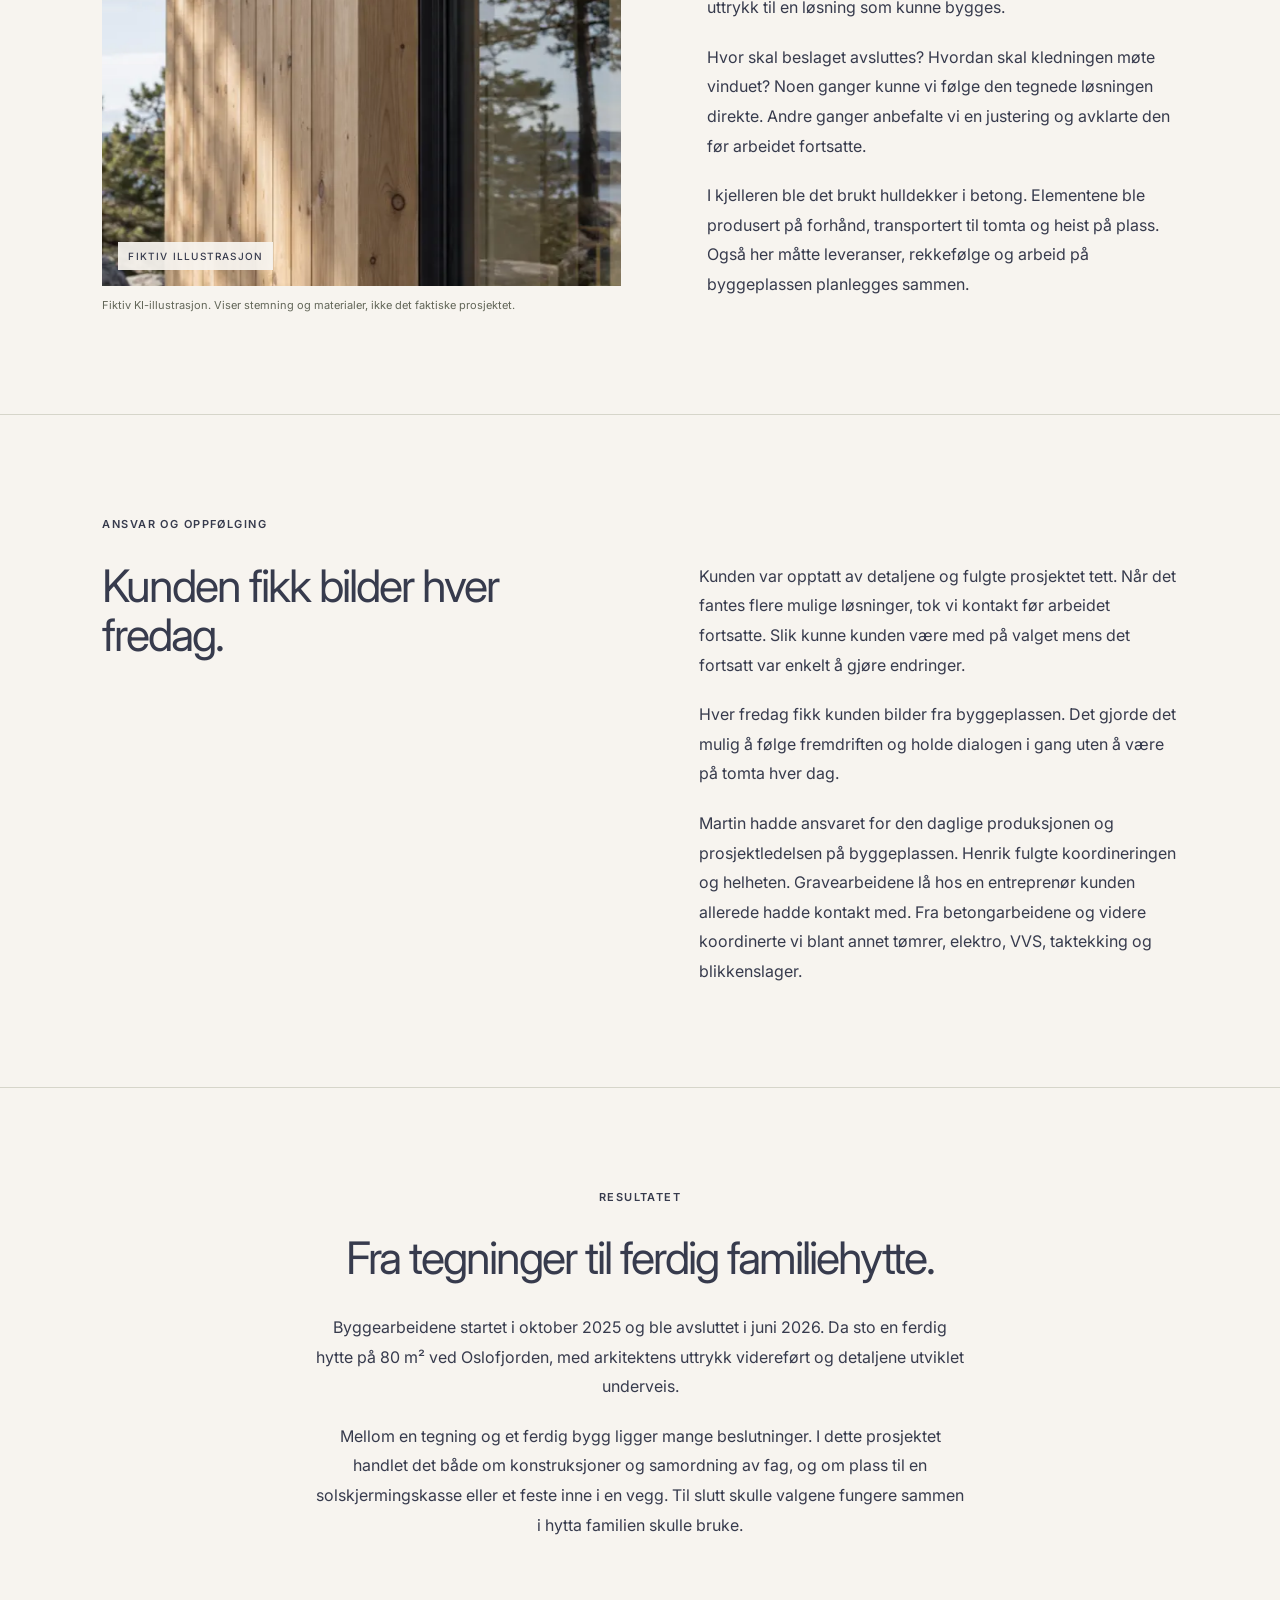
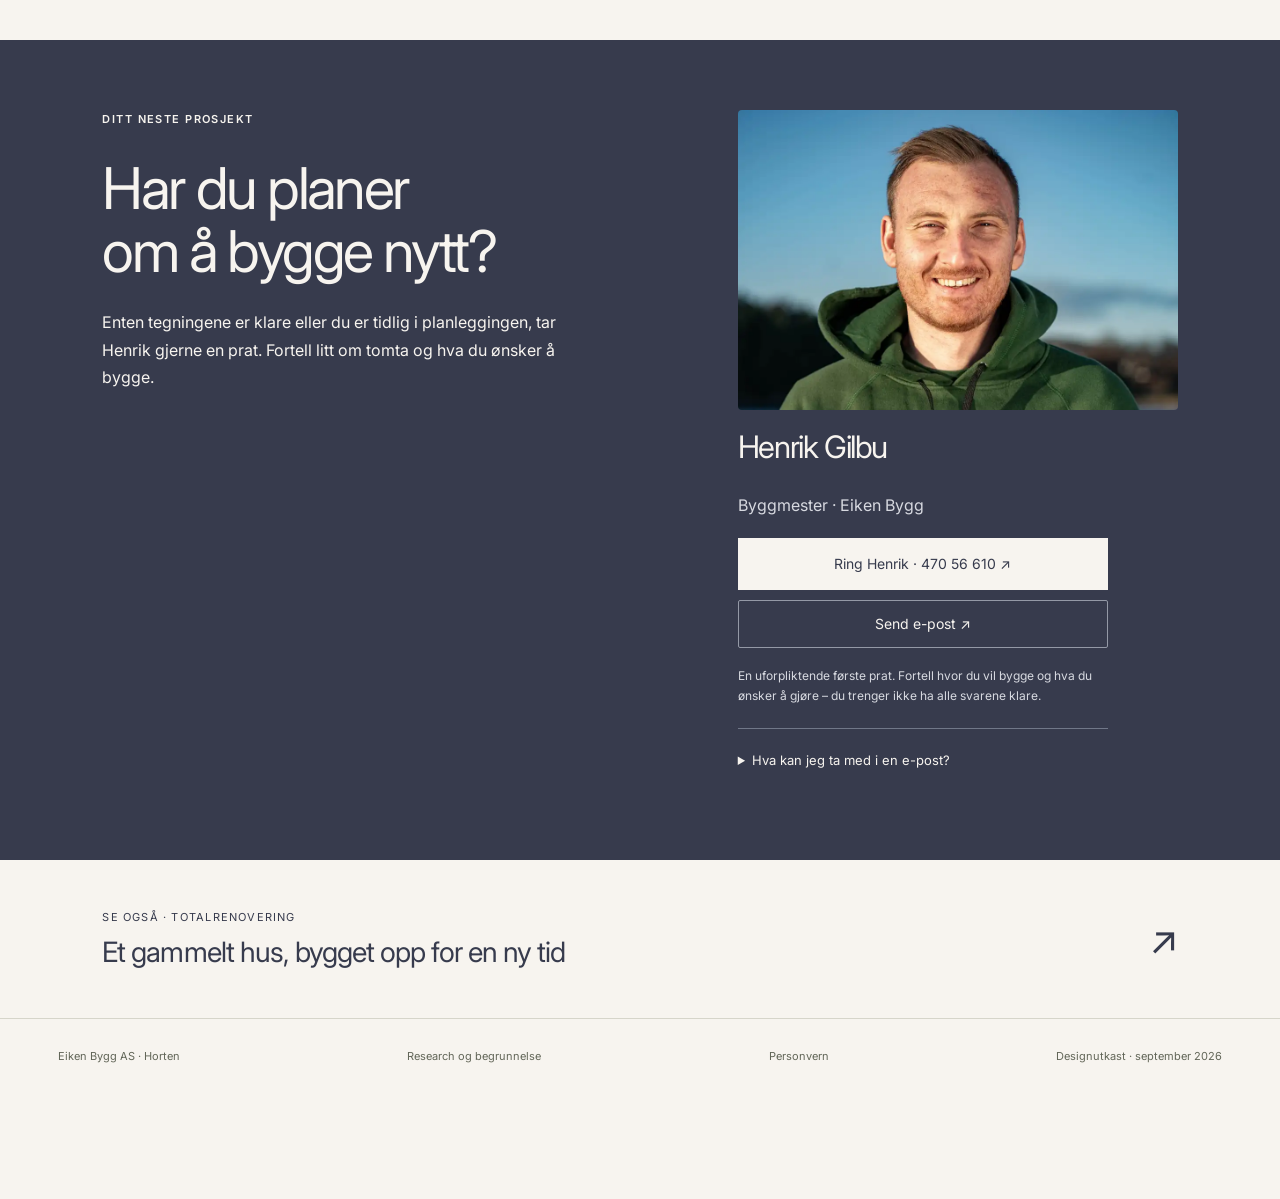
==== commit e927463e: "Balance project facts into a consistent responsive summary panel" ====
--- a/horten.html
+++ b/horten.html
@@ -1 +1 @@
-<!doctype html><html lang="nb"><head><meta charset="utf-8"><meta name="viewport" content="width=device-width,initial-scale=1"><meta name="robots" content="noindex,nofollow"><meta name="theme-color" content="#373b4d"><title>Hytte tegnet for tomta, bygget for familien | Eiken Bygg</title><meta name="description" content="Tegningene og godkjenningen var på plass. Vi tok ansvar fra betongarbeidene og videre, og utviklet detaljene i dialog med kunden og arkitekten. Resultatet ble en familiehytte ved Oslofjorden."><link rel="icon" href="data:image/svg+xml,%3Csvg xmlns='http://www.w3.org/2000/svg' viewBox='0 0 40 40'%3E%3Crect width='40' height='40' fill='%23536853'/%3E%3Ctext x='9' y='29' font-family='Arial' font-size='28' fill='white'%3EE%3C/text%3E%3C/svg%3E"><link rel="preconnect" href="https://fonts.googleapis.com"><link rel="preconnect" href="https://fonts.gstatic.com" crossorigin><link rel="stylesheet" href="https://fonts.googleapis.com/css2?family=Inter:wght@400;500;600;700&display=swap"><link rel="stylesheet" href="style.2c69479e55.css"><meta property="og:type" content="website"><meta property="og:locale" content="nb_NO"><meta property="og:title" content="Hytte tegnet for tomta, bygget for familien | Eiken Bygg"><meta property="og:description" content="Tegningene og godkjenningen var på plass. Vi tok ansvar fra betongarbeidene og videre, og utviklet detaljene i dialog med kunden og arkitekten. Resultatet ble en familiehytte ved Oslofjorden."><meta property="og:url" content="https://dabiel-94.github.io/eiken-bygg-prosjektcaser/horten.html"><meta property="og:image" content="https://dabiel-94.github.io/eiken-bygg-prosjektcaser/assets/horten-fictional.webp"><meta property="og:image:alt" content="Fiktiv KI-illustrasjon. Viser ikke det faktiske prosjektet."><meta name="twitter:card" content="summary_large_image"></head><body class="direction-a" data-project="horten"><aside class="review-bar" aria-label="Designretning"><a href="index.html">← Designsprint</a><span>Se samme prosjekt i:</span><nav aria-label="Velg designretning"><a data-variant="a" href="?retning=a">A · Historien</a><a data-variant="b" href="?retning=b">B · Håndverket</a><a data-variant="c" href="?retning=c">C · Neste prosjekt</a></nav><button class="share-button" type="button">Kopier lenke ↗</button><span class="share-status" role="status" aria-live="polite"></span><span class="draft">UTKAST</span></aside><a class="skip" href="#main">Hopp til innhold</a><header class="site-header"><a class="brand" href="index.html" aria-label="Eiken Bygg, prosjektutkast"><img src="assets/eiken-logo.svg" alt="Eiken Bygg" width="115" height="65"></a><nav aria-label="Hovedmeny"><a href="husoy.html">Husøy</a><a href="horten.html">Horten</a><a class="nav-contact" href="#henrik">Ta en prat <span aria-hidden="true">↗</span></a></nav></header><div class="reading-progress" aria-hidden="true"></div><main id="main"><section class="hero"><div class="hero-copy"><p class="eyebrow">Nybygg <span> / </span> Horten, ved Oslofjorden</p><h1 data-a="Tegnet for tomta.<br>Bygget for<br><em>familien.</em>" data-b="Arkitekttegnet<br>hytte i Horten." data-c="Har du tegninger klare?<br>Se hytta i Horten.">Tegnet for tomta.<br>Bygget for<br><em>familien.</em></h1><p class="hero-intro">Tegningene og godkjenningen var på plass. Vi tok ansvar fra betongarbeidene og videre, og utviklet detaljene i dialog med kunden og arkitekten. Resultatet ble en familiehytte ved Oslofjorden.</p><div class="hero-actions"><a class="button" href="#henrik">Ta en prat med Henrik <span aria-hidden="true">↗</span></a><a class="text-link" href="#historien">Se hvordan vi løste jobben ↓</a></div></div><figure class="project-image fictional-image"><button class="image-frame" type="button" aria-label="Se illustrasjonsbildet større"><img src="assets/horten-fictional.webp" alt="Fiktiv, KI-generert familiehytte med trekledning ved en norsk fjord." width="1536" height="1024" fetchpriority="high"><span class="image-badge">FIKTIV ILLUSTRASJON</span><span class="image-expand" aria-hidden="true">↗</span></button><figcaption>Fiktivt illustrasjonsbilde, laget med KI. Viser ikke det gjennomførte prosjektet.</figcaption></figure></section><dl class="facts"><div><dt>Oppdrag</dt><dd>Arkitekttegnet hytte</dd></div><div><dt>Størrelse</dt><dd>80 m² BRA</dd></div><div><dt>Byggeperiode</dt><dd>Okt. 2025 – juni 2026</dd></div><div><dt>Vår rolle</dt><dd>Totalentreprenør</dd></div></dl><div class="early-proof"><div class="proofs"><div><strong>80 m²</strong><span>fritidsbolig ved Oslofjorden</span></div><div><strong>Skjult i gesimsen</strong><span>solskjerming planlagt før taket ble lukket</span></div><div><strong>Hver fredag</strong><span>bilder fra byggeplassen til kunden</span></div></div></div><section class="story-intro section" id="historien"><div><p class="eyebrow">Utgangspunktet</p><h2>Tegningene var klare.<br>Det var fortsatt mye å løse.</h2></div><div class="prose"><p>Familien ønsket en hytte ved Oslofjorden som kunne brukes ofte gjennom året. Tomta var valgt, arkitekten hadde tegnet hytta, og nødvendige søknader var på plass. Prosjektet hadde likevel blitt satt på vent.</p><p>Da kunden tok kontakt med oss, møttes vi på tomta. Vi gikk gjennom tegningene og snakket om hvordan hytta skulle brukes, og hvordan byggearbeidet kunne gjennomføres. Direkte dialog var viktig for kunden. Før vi startet, måtte vi forstå både arkitektens uttrykk og familiens ønsker.</p></div></section><section class="photo-interlude" aria-label="Illustrert stemning"><div class="photo-heading"><p class="eyebrow">Et glimt av uttrykket</p><h2>Rom for å være sammen.</h2></div><figure class="project-image fictional-image"><button class="image-frame" type="button" aria-label="Se illustrasjonsbildet større"><img src="assets/horten-interior.webp" alt="Fiktiv KI-illustrasjon: familiehytte med furupanel og utsikt mot fjorden." width="1200" height="800" loading="lazy"><span class="image-badge">FIKTIV ILLUSTRASJON</span><span class="image-expand" aria-hidden="true">↗</span></button><figcaption>Fiktiv KI-illustrasjon. Viser stemning og materialer, ikke det faktiske prosjektet.</figcaption></figure></section><section class="work section" id="arbeidet"><div class="section-heading"><p class="eyebrow">Håndverket bak resultatet</p><h2>Valgene som måtte tas<br><em>før veggene ble lukket.</em></h2></div><article class="chapter"><div class="chapter-number">01</div><div><h3>Solskjerming som fikk plass i taket.</h3><p>Arkitekttegningene viste solskjerming, men detaljene for innbyggingen var ikke ferdig prosjektert. Kassene måtte få plass uten å bli et synlig tillegg på fasaden.</p><p>Vi planla løsningen mens konstruksjonen fortsatt var åpen. Takstolene ble tilpasset slik at kassene kunne skjules i gesimsen, avslutningen langs taket. Når solskjermingen er i bruk, er den synlig. Resten ligger inne i bygget.</p><p>Det er et eksempel på hvorfor avklaringer må tas i riktig rekkefølge. Når taket er lukket og overflatene er ferdige, er handlingsrommet et annet.</p></div></article><article class="chapter"><div class="chapter-number">02</div><div><h3>Små justeringer med en grunn.</h3><p>En skyvedør var opprinnelig tenkt montert med karmen integrert i gipsveggen. Det ville gitt en ren overgang, men vi vurderte at bevegelser rundt døren kunne gi sprekker i gipsen over tid.</p><p>Vi anbefalte derfor å legge karmen utenpå. Forskjellen i uttrykket var liten, mens monteringen tok høyde for bevegelse på en annen måte. Valget ble avklart med kunden.</p><p>Vi gikk også gjennom hvor TV, knagger og annet utstyr skulle monteres. Dermed kunne vi legge inn spikerslag, festeunderlag i veggen, før konstruksjonene ble lukket. Små avklaringer på byggeplassen kan gjøre senere montering enklere.</p></div></article><article class="chapter"><div class="chapter-number">03</div><div><h3>Furu med det uttrykket kunden ønsket.</h3><p>Utvendig ble det blant annet brukt malmfuru. Kledningen vil endre karakter og gråne når den utsettes for vær og vind. Materialet er en del av arkitekturen, både som nytt og etter hvert som det eldes.</p><p>Innvendig var det tegnet brede enkeltspiler i furu. Vi tok opp hvordan spilene kunne bevege seg, vri seg og gi mer synlige skjøter over tid. Løsningen var også kostbar.</p><p>Sammen med kunden fant vi en annen spileløsning i furu. Den beholdt mye av uttrykket, og vi vurderte at den hadde bedre forutsetninger for å holde seg stabil. Målet var å forstå tegningene godt nok til å bygge løsninger vi kunne stå inne for.</p></div></article></section><aside class="mid-contact"><div><p class="eyebrow">Fra dette prosjektet til ditt</p><h2>Har du en tomt eller tegninger klare?</h2><p>Ta en uforpliktende prat om mulighetene.</p></div><a class="button" href="#henrik">Snakk med Henrik <span aria-hidden="true">↗</span></a></aside><section class="detail section"><figure class="project-image fictional-image"><button class="image-frame" type="button" aria-label="Se illustrasjonsbildet større"><img src="assets/horten-facade.webp" alt="Fiktiv KI-illustrasjon: overgangen mellom trekledning, vindu og takutspring." width="1200" height="800" loading="lazy"><span class="image-badge">FIKTIV ILLUSTRASJON</span><span class="image-expand" aria-hidden="true">↗</span></button><figcaption>Fiktiv KI-illustrasjon. Viser stemning og materialer, ikke det faktiske prosjektet.</figcaption></figure><div class="prose"><p class="eyebrow">Materialer og detaljer</p><h2>Mange materialer.<br>Overganger som må fungere.</h2><p>Hytta består av flere bygningsvolumer med inntrukne partier og utstikk. Tre, betong, glass og beslag møtes på mange forskjellige steder. Hver overgang måtte utvikles fra tegnet uttrykk til en løsning som kunne bygges.</p><p>Hvor skal beslaget avsluttes? Hvordan skal kledningen møte vinduet? Noen ganger kunne vi følge den tegnede løsningen direkte. Andre ganger anbefalte vi en justering og avklarte den før arbeidet fortsatte.</p><p>I kjelleren ble det brukt hulldekker i betong. Elementene ble produsert på forhånd, transportert til tomta og heist på plass. Også her måtte leveranser, rekkefølge og arbeid på byggeplassen planlegges sammen.</p></div></section><section class="process section" id="oppfolging"><p class="eyebrow">Ansvar og oppfølging</p><div class="process-inner"><h2>Kunden fikk bilder hver fredag.</h2><div class="prose"><p>Kunden var opptatt av detaljene og fulgte prosjektet tett. Når det fantes flere mulige løsninger, tok vi kontakt før arbeidet fortsatte. Slik kunne kunden være med på valget mens det fortsatt var enkelt å gjøre endringer.</p><p>Hver fredag fikk kunden bilder fra byggeplassen. Det gjorde det mulig å følge fremdriften og holde dialogen i gang uten å være på tomta hver dag.</p><p>Martin hadde ansvaret for den daglige produksjonen og prosjektledelsen på byggeplassen. Henrik fulgte koordineringen og helheten. Gravearbeidene lå hos en entreprenør kunden allerede hadde kontakt med. Fra betongarbeidene og videre koordinerte vi blant annet tømrer, elektro, VVS, taktekking og blikkenslager.</p></div></div></section><section class="result section" id="resultatet"><p class="eyebrow">Resultatet</p><h2>Fra tegninger til ferdig familiehytte.</h2><div class="prose"><p>Byggearbeidene startet i oktober 2025 og ble avsluttet i juni 2026. Da sto en ferdig hytte på 80 m² ved Oslofjorden, med arkitektens uttrykk videreført og detaljene utviklet underveis.</p><p>Mellom en tegning og et ferdig bygg ligger mange beslutninger. I dette prosjektet handlet det både om konstruksjoner og samordning av fag, og om plass til en solskjermingskasse eller et feste inne i en vegg. Til slutt skulle valgene fungere sammen i hytta familien skulle bruke.</p></div></section><section class="contact section" id="kontakt"><div><p class="eyebrow">Ditt neste prosjekt</p><h2>Har du planer<br>om å bygge nytt?</h2><p>Enten tegningene er klare eller du er tidlig i planleggingen, tar Henrik gjerne en prat. Fortell litt om tomta og hva du ønsker å bygge.</p></div><div class="contact-person" id="henrik" tabindex="-1"><figure class="henrik-photo"><img src="assets/henrik-eiken.webp" alt="Henrik Gilbu, byggmester i Eiken Bygg." width="1000" height="1500" loading="lazy"><figcaption>Henrik Gilbu · Byggmester i Eiken Bygg</figcaption></figure><h3>Henrik Gilbu</h3><p>Byggmester · Eiken Bygg</p><a class="button light" data-contact="phone" href="tel:+4747056610">Ring Henrik · 470 56 610 ↗</a><a class="contact-mail" data-contact="email" href="mailto:post@eiken-bygg.no?subject=Sp%C3%B8rsm%C3%A5l%20om%20nybygg&amp;body=Hei%20Henrik%21%0A%0AJeg%20vurderer%20et%20byggeprosjekt%20og%20%C3%B8nsker%20en%20prat.%0A%0ASted%3A%0ADette%20%C3%B8nsker%20jeg%20%C3%A5%20gj%C3%B8re%3A%0A%C3%98nsket%20tidspunkt%3A%0ATelefon%3A%0A%0AHilsen%0A">Send e-post ↗</a><p class="contact-note">En uforpliktende første prat. Fortell hvor du vil bygge og hva du ønsker å gjøre – du trenger ikke ha alle svarene klare.</p><details class="contact-help"><summary>Hva kan jeg ta med i en e-post?</summary><p>Hvor prosjektet er, hva du ønsker å gjøre og når du håper å starte. Legg gjerne ved bilder eller tegninger hvis du har det.</p></details></div></section><a class="next-project" href="husoy.html"><span><small>Se også · Totalrenovering</small><strong>Et gammelt hus, bygget opp for en ny tid</strong></span><span aria-hidden="true">↗</span></a><a class="floating-contact" href="#henrik" aria-label="Kontakt Henrik – gå til kontaktinformasjon"><img src="assets/henrik-eiken.webp" alt="" width="48" height="48"><span><small>Ditt neste prosjekt?</small><strong>Kontakt Henrik</strong></span><span class="contact-arrow" aria-hidden="true">↗</span></a></main><footer><p>Eiken Bygg AS · Horten</p><a href="research.html">Research og begrunnelse</a><a href="https://eiken-bygg.no/personvern/">Personvern</a><p>Designutkast · september 2026</p></footer><script src="script.89b8691839.js"></script><dialog class="image-viewer" aria-label="Forstørret illustrasjonsbilde"><div class="gallery-controls"><button class="gallery-prev" type="button" aria-label="Forrige bilde">←</button><span class="gallery-count" aria-live="polite"></span><button class="gallery-next" type="button" aria-label="Neste bilde">→</button></div><button class="viewer-close" type="button" aria-label="Lukk bildet">Lukk ×</button><img alt=""><p></p></dialog></body></html>+<!doctype html><html lang="nb"><head><meta charset="utf-8"><meta name="viewport" content="width=device-width,initial-scale=1"><meta name="robots" content="noindex,nofollow"><meta name="theme-color" content="#373b4d"><title>Hytte tegnet for tomta, bygget for familien | Eiken Bygg</title><meta name="description" content="Tegningene og godkjenningen var på plass. Vi tok ansvar fra betongarbeidene og videre, og utviklet detaljene i dialog med kunden og arkitekten. Resultatet ble en familiehytte ved Oslofjorden."><link rel="icon" href="data:image/svg+xml,%3Csvg xmlns='http://www.w3.org/2000/svg' viewBox='0 0 40 40'%3E%3Crect width='40' height='40' fill='%23536853'/%3E%3Ctext x='9' y='29' font-family='Arial' font-size='28' fill='white'%3EE%3C/text%3E%3C/svg%3E"><link rel="preconnect" href="https://fonts.googleapis.com"><link rel="preconnect" href="https://fonts.gstatic.com" crossorigin><link rel="stylesheet" href="https://fonts.googleapis.com/css2?family=Inter:wght@400;500;600;700&display=swap"><link rel="stylesheet" href="style.642302c4c3.css"><meta property="og:type" content="website"><meta property="og:locale" content="nb_NO"><meta property="og:title" content="Hytte tegnet for tomta, bygget for familien | Eiken Bygg"><meta property="og:description" content="Tegningene og godkjenningen var på plass. Vi tok ansvar fra betongarbeidene og videre, og utviklet detaljene i dialog med kunden og arkitekten. Resultatet ble en familiehytte ved Oslofjorden."><meta property="og:url" content="https://dabiel-94.github.io/eiken-bygg-prosjektcaser/horten.html"><meta property="og:image" content="https://dabiel-94.github.io/eiken-bygg-prosjektcaser/assets/horten-fictional.webp"><meta property="og:image:alt" content="Fiktiv KI-illustrasjon. Viser ikke det faktiske prosjektet."><meta name="twitter:card" content="summary_large_image"></head><body class="direction-a" data-project="horten"><aside class="review-bar" aria-label="Designretning"><a href="index.html">← Designsprint</a><span>Se samme prosjekt i:</span><nav aria-label="Velg designretning"><a data-variant="a" href="?retning=a">A · Historien</a><a data-variant="b" href="?retning=b">B · Håndverket</a><a data-variant="c" href="?retning=c">C · Neste prosjekt</a></nav><button class="share-button" type="button">Kopier lenke ↗</button><span class="share-status" role="status" aria-live="polite"></span><span class="draft">UTKAST</span></aside><a class="skip" href="#main">Hopp til innhold</a><header class="site-header"><a class="brand" href="index.html" aria-label="Eiken Bygg, prosjektutkast"><img src="assets/eiken-logo.svg" alt="Eiken Bygg" width="115" height="65"></a><nav aria-label="Hovedmeny"><a href="husoy.html">Husøy</a><a href="horten.html">Horten</a><a class="nav-contact" href="#henrik">Ta en prat <span aria-hidden="true">↗</span></a></nav></header><div class="reading-progress" aria-hidden="true"></div><main id="main"><section class="hero"><div class="hero-copy"><p class="eyebrow">Nybygg <span> / </span> Horten, ved Oslofjorden</p><h1 data-a="Tegnet for tomta.<br>Bygget for<br><em>familien.</em>" data-b="Arkitekttegnet<br>hytte i Horten." data-c="Har du tegninger klare?<br>Se hytta i Horten.">Tegnet for tomta.<br>Bygget for<br><em>familien.</em></h1><p class="hero-intro">Tegningene og godkjenningen var på plass. Vi tok ansvar fra betongarbeidene og videre, og utviklet detaljene i dialog med kunden og arkitekten. Resultatet ble en familiehytte ved Oslofjorden.</p><div class="hero-actions"><a class="button" href="#henrik">Ta en prat med Henrik <span aria-hidden="true">↗</span></a><a class="text-link" href="#historien">Se hvordan vi løste jobben ↓</a></div></div><figure class="project-image fictional-image"><button class="image-frame" type="button" aria-label="Se illustrasjonsbildet større"><img src="assets/horten-fictional.webp" alt="Fiktiv, KI-generert familiehytte med trekledning ved en norsk fjord." width="1536" height="1024" fetchpriority="high"><span class="image-badge">FIKTIV ILLUSTRASJON</span><span class="image-expand" aria-hidden="true">↗</span></button><figcaption>Fiktivt illustrasjonsbilde, laget med KI. Viser ikke det gjennomførte prosjektet.</figcaption></figure></section><section class="project-summary" aria-labelledby="facts-title"><div class="summary-heading"><h2 id="facts-title">Prosjektfakta</h2><p>Omfanget. Ansvaret. De viktige valgene.</p></div><div class="summary-grid"><dl class="facts"><div><dt>Oppdrag</dt><dd>Arkitekttegnet hytte</dd></div><div><dt>Størrelse</dt><dd>80 m² BRA</dd></div><div><dt>Byggeperiode</dt><dd>Okt. 2025 – juni 2026</dd></div><div><dt>Vår rolle</dt><dd>Totalentreprenør</dd></div></dl><div class="early-proof"><div class="proofs"><div><strong>80 m²</strong><span>fritidsbolig ved Oslofjorden</span></div><div><strong>Skjult i gesimsen</strong><span>solskjerming planlagt før taket ble lukket</span></div><div><strong>Hver fredag</strong><span>bilder fra byggeplassen til kunden</span></div></div></div></div></section><section class="story-intro section" id="historien"><div><p class="eyebrow">Utgangspunktet</p><h2>Tegningene var klare.<br>Det var fortsatt mye å løse.</h2></div><div class="prose"><p>Familien ønsket en hytte ved Oslofjorden som kunne brukes ofte gjennom året. Tomta var valgt, arkitekten hadde tegnet hytta, og nødvendige søknader var på plass. Prosjektet hadde likevel blitt satt på vent.</p><p>Da kunden tok kontakt med oss, møttes vi på tomta. Vi gikk gjennom tegningene og snakket om hvordan hytta skulle brukes, og hvordan byggearbeidet kunne gjennomføres. Direkte dialog var viktig for kunden. Før vi startet, måtte vi forstå både arkitektens uttrykk og familiens ønsker.</p></div></section><section class="photo-interlude" aria-label="Illustrert stemning"><div class="photo-heading"><p class="eyebrow">Et glimt av uttrykket</p><h2>Rom for å være sammen.</h2></div><figure class="project-image fictional-image"><button class="image-frame" type="button" aria-label="Se illustrasjonsbildet større"><img src="assets/horten-interior.webp" alt="Fiktiv KI-illustrasjon: familiehytte med furupanel og utsikt mot fjorden." width="1200" height="800" loading="lazy"><span class="image-badge">FIKTIV ILLUSTRASJON</span><span class="image-expand" aria-hidden="true">↗</span></button><figcaption>Fiktiv KI-illustrasjon. Viser stemning og materialer, ikke det faktiske prosjektet.</figcaption></figure></section><section class="work section" id="arbeidet"><div class="section-heading"><p class="eyebrow">Håndverket bak resultatet</p><h2>Valgene som måtte tas<br><em>før veggene ble lukket.</em></h2></div><article class="chapter"><div class="chapter-number">01</div><div><h3>Solskjerming som fikk plass i taket.</h3><p>Arkitekttegningene viste solskjerming, men detaljene for innbyggingen var ikke ferdig prosjektert. Kassene måtte få plass uten å bli et synlig tillegg på fasaden.</p><p>Vi planla løsningen mens konstruksjonen fortsatt var åpen. Takstolene ble tilpasset slik at kassene kunne skjules i gesimsen, avslutningen langs taket. Når solskjermingen er i bruk, er den synlig. Resten ligger inne i bygget.</p><p>Det er et eksempel på hvorfor avklaringer må tas i riktig rekkefølge. Når taket er lukket og overflatene er ferdige, er handlingsrommet et annet.</p></div></article><article class="chapter"><div class="chapter-number">02</div><div><h3>Små justeringer med en grunn.</h3><p>En skyvedør var opprinnelig tenkt montert med karmen integrert i gipsveggen. Det ville gitt en ren overgang, men vi vurderte at bevegelser rundt døren kunne gi sprekker i gipsen over tid.</p><p>Vi anbefalte derfor å legge karmen utenpå. Forskjellen i uttrykket var liten, mens monteringen tok høyde for bevegelse på en annen måte. Valget ble avklart med kunden.</p><p>Vi gikk også gjennom hvor TV, knagger og annet utstyr skulle monteres. Dermed kunne vi legge inn spikerslag, festeunderlag i veggen, før konstruksjonene ble lukket. Små avklaringer på byggeplassen kan gjøre senere montering enklere.</p></div></article><article class="chapter"><div class="chapter-number">03</div><div><h3>Furu med det uttrykket kunden ønsket.</h3><p>Utvendig ble det blant annet brukt malmfuru. Kledningen vil endre karakter og gråne når den utsettes for vær og vind. Materialet er en del av arkitekturen, både som nytt og etter hvert som det eldes.</p><p>Innvendig var det tegnet brede enkeltspiler i furu. Vi tok opp hvordan spilene kunne bevege seg, vri seg og gi mer synlige skjøter over tid. Løsningen var også kostbar.</p><p>Sammen med kunden fant vi en annen spileløsning i furu. Den beholdt mye av uttrykket, og vi vurderte at den hadde bedre forutsetninger for å holde seg stabil. Målet var å forstå tegningene godt nok til å bygge løsninger vi kunne stå inne for.</p></div></article></section><aside class="mid-contact"><div><p class="eyebrow">Fra dette prosjektet til ditt</p><h2>Har du en tomt eller tegninger klare?</h2><p>Ta en uforpliktende prat om mulighetene.</p></div><a class="button" href="#henrik">Snakk med Henrik <span aria-hidden="true">↗</span></a></aside><section class="detail section"><figure class="project-image fictional-image"><button class="image-frame" type="button" aria-label="Se illustrasjonsbildet større"><img src="assets/horten-facade.webp" alt="Fiktiv KI-illustrasjon: overgangen mellom trekledning, vindu og takutspring." width="1200" height="800" loading="lazy"><span class="image-badge">FIKTIV ILLUSTRASJON</span><span class="image-expand" aria-hidden="true">↗</span></button><figcaption>Fiktiv KI-illustrasjon. Viser stemning og materialer, ikke det faktiske prosjektet.</figcaption></figure><div class="prose"><p class="eyebrow">Materialer og detaljer</p><h2>Mange materialer.<br>Overganger som må fungere.</h2><p>Hytta består av flere bygningsvolumer med inntrukne partier og utstikk. Tre, betong, glass og beslag møtes på mange forskjellige steder. Hver overgang måtte utvikles fra tegnet uttrykk til en løsning som kunne bygges.</p><p>Hvor skal beslaget avsluttes? Hvordan skal kledningen møte vinduet? Noen ganger kunne vi følge den tegnede løsningen direkte. Andre ganger anbefalte vi en justering og avklarte den før arbeidet fortsatte.</p><p>I kjelleren ble det brukt hulldekker i betong. Elementene ble produsert på forhånd, transportert til tomta og heist på plass. Også her måtte leveranser, rekkefølge og arbeid på byggeplassen planlegges sammen.</p></div></section><section class="process section" id="oppfolging"><p class="eyebrow">Ansvar og oppfølging</p><div class="process-inner"><h2>Kunden fikk bilder hver fredag.</h2><div class="prose"><p>Kunden var opptatt av detaljene og fulgte prosjektet tett. Når det fantes flere mulige løsninger, tok vi kontakt før arbeidet fortsatte. Slik kunne kunden være med på valget mens det fortsatt var enkelt å gjøre endringer.</p><p>Hver fredag fikk kunden bilder fra byggeplassen. Det gjorde det mulig å følge fremdriften og holde dialogen i gang uten å være på tomta hver dag.</p><p>Martin hadde ansvaret for den daglige produksjonen og prosjektledelsen på byggeplassen. Henrik fulgte koordineringen og helheten. Gravearbeidene lå hos en entreprenør kunden allerede hadde kontakt med. Fra betongarbeidene og videre koordinerte vi blant annet tømrer, elektro, VVS, taktekking og blikkenslager.</p></div></div></section><section class="result section" id="resultatet"><p class="eyebrow">Resultatet</p><h2>Fra tegninger til ferdig familiehytte.</h2><div class="prose"><p>Byggearbeidene startet i oktober 2025 og ble avsluttet i juni 2026. Da sto en ferdig hytte på 80 m² ved Oslofjorden, med arkitektens uttrykk videreført og detaljene utviklet underveis.</p><p>Mellom en tegning og et ferdig bygg ligger mange beslutninger. I dette prosjektet handlet det både om konstruksjoner og samordning av fag, og om plass til en solskjermingskasse eller et feste inne i en vegg. Til slutt skulle valgene fungere sammen i hytta familien skulle bruke.</p></div></section><section class="contact section" id="kontakt"><div><p class="eyebrow">Ditt neste prosjekt</p><h2>Har du planer<br>om å bygge nytt?</h2><p>Enten tegningene er klare eller du er tidlig i planleggingen, tar Henrik gjerne en prat. Fortell litt om tomta og hva du ønsker å bygge.</p></div><div class="contact-person" id="henrik" tabindex="-1"><figure class="henrik-photo"><img src="assets/henrik-eiken.webp" alt="Henrik Gilbu, byggmester i Eiken Bygg." width="1000" height="1500" loading="lazy"><figcaption>Henrik Gilbu · Byggmester i Eiken Bygg</figcaption></figure><h3>Henrik Gilbu</h3><p>Byggmester · Eiken Bygg</p><a class="button light" data-contact="phone" href="tel:+4747056610">Ring Henrik · 470 56 610 ↗</a><a class="contact-mail" data-contact="email" href="mailto:post@eiken-bygg.no?subject=Sp%C3%B8rsm%C3%A5l%20om%20nybygg&amp;body=Hei%20Henrik%21%0A%0AJeg%20vurderer%20et%20byggeprosjekt%20og%20%C3%B8nsker%20en%20prat.%0A%0ASted%3A%0ADette%20%C3%B8nsker%20jeg%20%C3%A5%20gj%C3%B8re%3A%0A%C3%98nsket%20tidspunkt%3A%0ATelefon%3A%0A%0AHilsen%0A">Send e-post ↗</a><p class="contact-note">En uforpliktende første prat. Fortell hvor du vil bygge og hva du ønsker å gjøre – du trenger ikke ha alle svarene klare.</p><details class="contact-help"><summary>Hva kan jeg ta med i en e-post?</summary><p>Hvor prosjektet er, hva du ønsker å gjøre og når du håper å starte. Legg gjerne ved bilder eller tegninger hvis du har det.</p></details></div></section><a class="next-project" href="husoy.html"><span><small>Se også · Totalrenovering</small><strong>Et gammelt hus, bygget opp for en ny tid</strong></span><span aria-hidden="true">↗</span></a><a class="floating-contact" href="#henrik" aria-label="Kontakt Henrik – gå til kontaktinformasjon"><img src="assets/henrik-eiken.webp" alt="" width="48" height="48"><span><small>Ditt neste prosjekt?</small><strong>Kontakt Henrik</strong></span><span class="contact-arrow" aria-hidden="true">↗</span></a></main><footer><p>Eiken Bygg AS · Horten</p><a href="research.html">Research og begrunnelse</a><a href="https://eiken-bygg.no/personvern/">Personvern</a><p>Designutkast · september 2026</p></footer><script src="script.89b8691839.js"></script><dialog class="image-viewer" aria-label="Forstørret illustrasjonsbilde"><div class="gallery-controls"><button class="gallery-prev" type="button" aria-label="Forrige bilde">←</button><span class="gallery-count" aria-live="polite"></span><button class="gallery-next" type="button" aria-label="Neste bilde">→</button></div><button class="viewer-close" type="button" aria-label="Lukk bildet">Lukk ×</button><img alt=""><p></p></dialog></body></html>
--- a/style.642302c4c3.css
+++ b/style.642302c4c3.css
@@ -0,0 +1,25 @@
+:root{--paper:#f7f4ef;--ink:#373b4d;--green:#536b53;--sage:#698669;--soft:#e6e9df;--line:#d6d5ca;--white:#fffdf9;--muted:#626658}*{box-sizing:border-box}html{scroll-behavior:smooth;scroll-padding-top:40px}body{margin:0;background:var(--paper);color:var(--ink);font-family:Inter,Arial,sans-serif;font-size:17px;line-height:1.7}a{color:inherit;text-decoration:none}button,a{-webkit-tap-highlight-color:transparent}a:focus-visible,button:focus-visible,summary:focus-visible{outline:3px solid #a7532c;outline-offset:5px}a:hover{text-decoration:underline;text-underline-offset:5px}img{display:block;width:100%;object-fit:cover}h1,h2,h3,p,figure{margin:0}h1,h2,h3{font-weight:400;letter-spacing:-.045em;line-height:1.09}h1{font-size:clamp(46px,5.9vw,89px)}h2{font-size:clamp(32px,3.5vw,54px)}h3{font-size:28px;line-height:1.2}em{font-family:Georgia,serif;font-weight:400;color:var(--green)}.skip{position:absolute;left:15px;top:-100px;background:white;padding:12px;z-index:100}.skip:focus{top:10px}.review-bar{padding:12px 4.5%;background:#e8e9e3;display:flex;align-items:center;gap:22px;font-size:12px;line-height:1.4}.review-bar>span:not(.draft){color:#55594d}.review-bar nav{display:flex;gap:7px}.review-bar nav a{border:1px solid #c9cdc1;border-radius:3px;padding:7px 12px}.review-bar a[aria-current=true]{background:var(--ink);border-color:var(--ink);color:#fff}.draft{margin-left:auto;font-size:10px;letter-spacing:.16em}.site-header{max-width:1600px;margin:auto;display:flex;justify-content:space-between;align-items:center;padding:24px 4.5%;border-bottom:1px solid var(--line)}.brand{display:flex;flex-direction:column;align-items:center;font-size:14px;letter-spacing:.11em;line-height:1.25;font-weight:500}.brand-roofs{font-size:51px;font-family:Arial,sans-serif;line-height:.6;color:var(--sage);letter-spacing:-17px;margin-left:-17px;margin-bottom:8px}.site-header nav{display:flex;gap:36px;align-items:center;font-size:14px}.nav-contact{padding:12px 20px;border:1px solid var(--green);color:var(--green)}.nav-contact span{margin-left:22px}.hero{padding:70px 4.5% 0;max-width:1600px;margin:auto;display:grid;grid-template-columns:1.02fr 1fr;gap:5%}.eyebrow{text-transform:uppercase;letter-spacing:.13em;font-size:11px;line-height:1.7;font-weight:600;margin-bottom:28px}.eyebrow span{padding:0 12px;color:#8b8f81}.hero-copy{padding:8px 0 45px}.hero-intro{font-size:16px;line-height:1.8;max-width:550px;margin-top:30px}.hero-actions{display:flex;flex-wrap:wrap;align-items:center;gap:20px;margin-top:32px}.button{display:inline-flex;align-items:center;justify-content:space-between;gap:30px;padding:15px 21px;background:var(--green);color:#fff;font-size:14px;line-height:1.5;min-height:50px}.button:hover{background:#405440;text-decoration:none}.text-link{font-size:13px;border-bottom:1px solid #999c8d;padding-bottom:4px}.project-image{min-width:0}.hero .project-image img,.hero .placeholder{height:580px}.hero .project-image img{object-position:52% 50%}figcaption{font-size:11px;line-height:1.6;color:var(--muted);padding:11px 0 0;max-width:580px}.facts{display:grid;grid-template-columns:repeat(4,1fr);max-width:1456px;margin:35px 4.5% 0;padding:25px 0;border-top:1px solid var(--line);border-bottom:1px solid var(--line);gap:30px}dt{text-transform:uppercase;letter-spacing:.13em;font-size:10px;color:var(--muted);margin-bottom:9px}dd{margin:0;font-size:16px}.early-proof{padding:0 4.5%;max-width:1600px;margin:auto}.proofs{display:grid;grid-template-columns:repeat(3,1fr);gap:40px;padding:32px 0;border-bottom:1px solid var(--line)}.proofs strong{display:block;font-size:22px;line-height:1.2;letter-spacing:-.025em;font-weight:400}.proofs span{font-size:12px;color:var(--muted);line-height:1.6;display:block;margin-top:8px}.section{padding:100px 8%;max-width:1600px;margin:auto}.story-intro{display:grid;grid-template-columns:1fr 1fr;gap:11%}.prose{max-width:650px}.prose p{font-size:16px;line-height:1.85;margin-bottom:20px}.prose p:last-child{margin-bottom:0}.section-heading{margin-bottom:55px}.work{background:var(--soft)}.chapter{display:grid;grid-template-columns:1fr 2fr;padding:40px 0;border-top:1px solid #c9cfc1;gap:10%;max-width:1130px}.chapter-number{font-family:Georgia,serif;font-size:70px;color:#87977d;line-height:1}.chapter h3{margin-bottom:24px}.chapter p{font-size:16px;line-height:1.85;margin-bottom:16px;max-width:700px}.chapter p:last-child{margin-bottom:0}.detail{display:grid;grid-template-columns:1.1fr 1fr;gap:8%;align-items:center}.detail .project-image img{height:600px}.detail h2{margin-bottom:28px}.process{border-top:1px solid var(--line);border-bottom:1px solid var(--line)}.process-inner{display:grid;grid-template-columns:1fr 1fr;gap:11%}.result{max-width:900px;text-align:center}.result .prose{margin:30px auto 0}.contact{background:var(--ink);color:var(--paper);display:grid;grid-template-columns:1.2fr 1fr;gap:15%;max-width:none}.contact h2{font-size:clamp(40px,4.5vw,68px)}.contact>div>p:not(.eyebrow){max-width:470px;margin-top:27px;font-size:16px}.contact-person{padding-top:6px}.person-mark{display:flex;width:70px;height:70px;align-items:center;justify-content:center;border:1px solid #757a88;border-radius:50%;font-family:Georgia,serif;font-size:30px;margin-bottom:24px}.contact-person h3{font-size:31px}.contact .contact-person>p{margin:7px 0 24px;font-size:14px;color:#d7d9e0}.button.light{background:var(--paper);color:var(--ink);font-size:14px}.button.light:hover{background:#e3e8da}.contact-mail{display:block;font-size:14px;margin-top:19px;text-decoration:underline;text-underline-offset:5px}.contact .contact-person .contact-note{font-size:12px;max-width:300px;line-height:1.7;margin-top:24px}.next-project{padding:45px 8%;display:flex;justify-content:space-between;align-items:center;gap:30px;border-bottom:1px solid var(--line)}.next-project small{display:block;font-size:11px;text-transform:uppercase;letter-spacing:.11em;margin-bottom:10px}.next-project strong{font-weight:400;font-size:28px;line-height:1.2;letter-spacing:-.035em}.next-project>span:last-child{font-size:40px}footer{padding:28px 4.5%;display:flex;flex-wrap:wrap;gap:24px;justify-content:space-between;font-size:11px;color:var(--muted)}.placeholder{position:relative;background:#dddacb;overflow:hidden;min-height:420px;color:#666c5d;display:flex;flex-direction:column;justify-content:space-between;padding:28px}.placeholder-label{font-size:10px;letter-spacing:.18em;z-index:2}.placeholder-bottom{font-family:Georgia,serif;font-style:italic;font-size:23px;z-index:2}.architectural-form{position:absolute;inset:22% 12% 17%;display:flex;align-items:flex-end;transform:skewY(-8deg);opacity:.7}.architectural-form i{height:58%;width:42%;background:repeating-linear-gradient(90deg,#b1b3a0 0px,#b1b3a0 4px,#c4c5b3 4px,#c4c5b3 9px);border-top:7px solid #8f9786}.architectural-form i:nth-child(2){height:86%;width:45%;margin-left:-6%;background:#8b9685}.architectural-form i:nth-child(3){height:46%;width:40%;margin-left:-10%;background:#c2baa6}.detail-placeholder{min-height:570px;background:#d9d6c7}.direction-a .hero{grid-template-columns:1fr .95fr}.direction-b{--paper:#f5f5f0}.direction-b h1{font-size:clamp(45px,5.3vw,78px);font-weight:500}.direction-b .hero{padding-top:50px;grid-template-columns:.9fr 1.1fr}.direction-b .hero .project-image img,.direction-b .hero .placeholder{height:450px}.direction-b .facts{background:var(--ink);color:white;padding:24px;gap:16px;margin-top:28px}.direction-b dt{color:#c8cfbe}.direction-b .work{background:var(--paper)}.direction-b .chapter{grid-template-columns:85px 1fr;gap:25px}.direction-b .chapter-number{font-family:Inter,Arial,sans-serif;font-size:36px;color:var(--green)}.direction-b .story-intro{background:var(--soft);margin-top:60px}.direction-c .hero{padding-top:42px;grid-template-columns:1fr 1fr;align-items:center}.direction-c h1{font-size:clamp(44px,4.8vw,70px)}.direction-c .hero .project-image img,.direction-c .hero .placeholder{height:410px}.direction-c .hero-copy{padding-bottom:20px}.direction-c .proofs{padding:30px;background:var(--soft);gap:30px;border:0}.direction-c .early-proof{margin-top:25px}.direction-c .section{padding-top:65px;padding-bottom:65px}.direction-c .chapter{grid-template-columns:55px 1fr;gap:25px}.direction-c .chapter-number{font-size:40px}.direction-c .story-intro{gap:6%}.direction-c .contact{margin-top:0}.direction-c .result{max-width:1000px}.landing{max-width:1450px;padding:65px 5%;margin:auto}.landing h1{max-width:1000px;font-size:clamp(48px,7vw,92px);margin-bottom:28px}.landing .intro{max-width:700px;font-size:19px}.project-grid{display:grid;grid-template-columns:1fr 1fr;gap:35px;margin-top:55px}.project-card{background:var(--white);border:1px solid var(--line)}.project-card img,.project-card .placeholder{height:300px;min-height:300px}.card-body{padding:30px}.card-body h2{font-size:34px;max-width:490px}.card-body p{font-size:14px;line-height:1.8;margin:20px 0}.card-actions{display:flex;gap:10px;flex-wrap:wrap;margin-top:25px}.card-actions a{border:1px solid var(--line);padding:10px 16px;font-size:12px}.card-actions a:first-child{background:var(--green);border-color:var(--green);color:white}.proposal{border-top:1px solid var(--line);padding-top:50px;margin-top:70px;display:grid;grid-template-columns:1fr 1.4fr;gap:50px}.proposal h2{font-size:38px}.proposal p{font-size:16px;margin-bottom:22px}.report-link{display:flex;justify-content:space-between;background:var(--ink);color:white;padding:30px;margin-top:40px;font-size:20px}.report{max-width:1120px;margin:auto;padding:70px 5%}.report h1{font-size:64px;margin-bottom:30px}.report h2{font-size:36px;margin:60px 0 25px;scroll-margin-top:40px}.report h3{font-size:23px;letter-spacing:-.025em;margin:30px 0 15px}.report p,.report li{font-size:16px;line-height:1.85;margin-bottom:15px}.report a:not(.button){text-decoration:underline;text-underline-offset:4px}.report .lead{font-size:21px}.report table{width:100%;border-collapse:collapse;font-size:14px;margin:25px 0}.report th,.report td{text-align:left;vertical-align:top;padding:18px 14px;border-bottom:1px solid var(--line);line-height:1.8}.report th{background:var(--soft);font-weight:500}.table-wrap{overflow-x:auto}.report .note{padding:25px;background:var(--soft);border-left:3px solid var(--green)}.report-nav{display:flex;gap:15px;flex-wrap:wrap;margin:35px 0;font-size:13px}.report ol,.report ul{padding-left:22px}.report strong{font-weight:600}.report details{border-bottom:1px solid var(--line);padding:20px 0}.report summary{cursor:pointer;font-size:19px}.report details p{margin-top:20px}.direction-c .contact-early{display:block}@media(min-width:1600px){.facts{margin-left:auto;margin-right:auto}}@media(max-width:1000px){.hero{gap:4%}.hero .project-image img,.hero .placeholder{height:540px}.hero-actions{gap:16px}.hero-actions .text-link{font-size:12px}.review-bar{gap:12px}.review-bar>span:not(.draft){display:none}.section{padding:75px 6%}.chapter{grid-template-columns:90px 1fr;gap:30px}.detail .project-image img{height:500px}.site-header nav{gap:22px}.contact{gap:8%}.facts{gap:15px}.direction-a .hero{grid-template-columns:1fr 1fr}.project-grid{gap:20px}.card-body{padding:22px}}@media(max-width:700px){body{font-size:16px}.review-bar{padding:10px 5%;display:block}.review-bar>a{font-size:11px}.review-bar nav{margin-top:10px;gap:5px}.review-bar nav a{font-size:10px;padding:8px;flex:1;text-align:center}.draft{position:absolute;top:13px;right:5%}.site-header{padding:22px 5%}.brand{font-size:10px}.brand-roofs{font-size:42px}.site-header nav{font-size:12px;gap:16px}.nav-contact{padding:9px 12px}.nav-contact span{display:none}.hero,.direction-a .hero,.direction-b .hero,.direction-c .hero{padding:36px 5% 0;display:flex;flex-direction:column;gap:0}.hero h1{font-size:clamp(43px,10.5vw,69px);line-height:1.05}.hero-copy{padding:0 0 30px}.eyebrow{font-size:10px;margin-bottom:22px}.hero-intro{font-size:15px;line-height:1.8;margin-top:24px}.hero-actions{gap:19px;margin-top:25px}.button{font-size:13px;padding:14px 17px;gap:22px}.hero .project-image{width:100%}.hero .project-image img,.hero .placeholder,.direction-b .hero .project-image img,.direction-b .hero .placeholder,.direction-c .hero .project-image img,.direction-c .hero .placeholder{height:350px;min-height:350px}.facts,.direction-b .facts{grid-template-columns:1fr 1fr;margin:25px 5% 0;gap:22px;padding:22px 0}.direction-b .facts{padding:20px}dd{font-size:14px}dt{font-size:9px}.proofs{gap:18px;padding:25px 0}.proofs strong{font-size:20px}.proofs span{font-size:10px}.direction-c .proofs{padding:20px 16px;gap:18px}.section,.direction-c .section{padding:58px 6%}.story-intro,.process-inner,.detail,.contact{display:block}.story-intro .prose,.process-inner .prose{margin-top:25px}.section h2{font-size:35px}.section-heading{margin-bottom:35px}.chapter,.direction-b .chapter,.direction-c .chapter{grid-template-columns:32px 1fr;gap:18px;padding:30px 0}.chapter-number,.direction-b .chapter-number,.direction-c .chapter-number{font-size:27px}.chapter h3{font-size:25px;margin-bottom:18px}.chapter p,.prose p{font-size:15px}.detail .project-image{margin-bottom:35px}.detail .project-image img,.detail-placeholder{height:380px;min-height:380px}.result{text-align:left}.contact>div>p:not(.eyebrow){font-size:15px}.contact-person{margin-top:40px;padding-top:32px;border-top:1px solid #666c7b}.contact h2{font-size:44px}.contact .contact-person .contact-note{max-width:350px}.next-project{padding:35px 6%}.next-project strong{font-size:24px}.next-project>span:last-child{font-size:30px}footer{padding:25px 6%;gap:14px}footer p:last-child{width:100%}.landing{padding:40px 5%}.landing h1{font-size:49px}.landing .intro{font-size:16px}.project-grid{grid-template-columns:1fr;margin-top:35px;gap:30px}.project-card img,.project-card .placeholder{height:260px;min-height:260px}.card-body h2{font-size:32px}.proposal{grid-template-columns:1fr;gap:25px;margin-top:45px;padding-top:35px}.report-link{font-size:18px;padding:24px;gap:20px}.report{padding:45px 6%}.report h1{font-size:46px}.report h2{font-size:30px;margin-top:45px}.report .lead{font-size:18px}.report p,.report li{font-size:15px}.report table{min-width:650px}.report th,.report td{padding:13px;font-size:13px}.direction-b .story-intro{margin-top:35px}}@media(prefers-reduced-motion:reduce){html{scroll-behavior:auto}}@media print{.review-bar,.hero-actions,.site-header nav{display:none}.section{break-inside:avoid}body{font-size:12pt}.contact{background:#eee;color:#000}}
+
+.brand img{width:115px;height:65px;object-fit:contain}@media(max-width:700px){.brand img{width:83px;height:48px}}
+/* Subtle motion and editorial imagery */
+.image-frame{display:block;position:relative;width:100%;padding:0;border:0;background:#d9dacb;overflow:hidden;cursor:zoom-in;text-align:left}.image-frame img{transition:transform 1.2s cubic-bezier(.2,.65,.3,1);width:100%;object-fit:cover}.image-frame:hover img{transform:scale(1.035)}.image-frame:focus-visible{outline:3px solid #a7532c;outline-offset:4px}.image-badge{position:absolute;bottom:16px;left:16px;background:rgba(247,244,239,.94);color:#373b4d;padding:7px 10px;font:500 10px/1.4 Inter,Arial,sans-serif;letter-spacing:.12em}.image-expand{position:absolute;right:16px;top:16px;background:#f7f4ef;color:#373b4d;width:36px;height:36px;display:grid;place-items:center;font-size:24px;transition:transform .25s}.image-frame:hover .image-expand{transform:translate(2px,-2px)}.detail-crop img{object-position:60% 50%}.henrik-photo{margin:0 0 28px}.henrik-photo img{height:340px;width:100%;object-fit:cover;object-position:44% 40%;border-radius:2px}.henrik-photo figcaption{color:#d7d9e0;font-size:11px;padding-top:8px}.contact-person{padding-top:0}.contact{gap:10%}.reading-progress{position:fixed;left:0;top:0;width:100%;height:3px;background:var(--sage);transform:scaleX(0);transform-origin:left;z-index:30;pointer-events:none}.share-button{font:inherit;border:1px solid #aeb5a5;background:transparent;color:var(--ink);padding:7px 11px;cursor:pointer;white-space:nowrap}.share-button:hover{background:#d9dece}.share-status{font-size:11px}.review-bar{gap:14px}.review-bar .draft{font-size:10px}.reveal-pending{opacity:0;transform:translateY(22px);transition:opacity .8s ease,transform .8s cubic-bezier(.2,.65,.3,1)}.reveal-visible{opacity:1;transform:translateY(0)}.button{transition:background .22s,box-shadow .22s,transform .22s}.button:hover{transform:translateY(-2px);box-shadow:0 7px 20px #00000012}.button span{transition:transform .25s}.button:hover span{transform:translate(3px,-3px)}.next-project{transition:background .25s}.next-project:hover{background:#e6e9df;text-decoration:none}.next-project>span:last-child{transition:transform .25s}.next-project:hover>span:last-child{transform:translate(5px,-5px)}.image-viewer{border:0;background:var(--paper);color:var(--ink);padding:18px;max-width:min(1100px,94vw);max-height:94vh;overflow:auto}.image-viewer::backdrop{background:rgba(25,30,28,.86);backdrop-filter:blur(5px)}.image-viewer>img{max-height:76vh;object-fit:contain;width:auto;max-width:100%;margin:auto}.image-viewer p{font-size:13px;margin:14px 0 0;text-align:center}.viewer-close{display:block;margin:0 0 15px auto;border:1px solid #aeb5a5;background:transparent;padding:9px 15px;cursor:pointer;font:14px Inter,Arial,sans-serif;color:var(--ink)}@media(max-width:1000px){.review-bar .share-status{display:none}.review-bar{gap:8px}.review-bar .draft{display:none}.henrik-photo img{height:290px}}@media(max-width:700px){.review-bar{position:relative}.review-bar .share-button{position:absolute;right:5%;top:7px;padding:6px 8px;font-size:10px}.review-bar nav{margin-top:14px}.review-bar .draft{display:none}.henrik-photo img{height:330px;object-position:43% center}.image-badge{font-size:9px;bottom:12px;left:12px}.hero .image-frame img{height:350px}.image-viewer{padding:12px}.contact{gap:0}}@media(prefers-reduced-motion:reduce){.reveal-pending{opacity:1;transform:none;transition:none}.image-frame img,.image-expand,.button,.button span,.next-project,.next-project>span:last-child{transition:none}.image-frame:hover img,.button:hover,.button:hover span,.next-project:hover>span:last-child,.image-frame:hover .image-expand{transform:none}html{scroll-behavior:auto}}
+@media(prefers-reduced-motion:no-preference){.hero-copy{animation:hero-arrive .85s ease both}.hero>.project-image{animation:hero-arrive 1.05s .08s ease both}@keyframes hero-arrive{from{opacity:0;transform:translateY(15px)}to{opacity:1;transform:translateY(0)}}
+/* Third iteration: full-bleed project cards and scroll-led storytelling. */
+button.image-frame{appearance:none;-webkit-appearance:none;display:block;width:100%;max-width:none;margin:0;padding:0;border:0;border-radius:0;line-height:0;isolation:isolate}.image-frame img{display:block;width:100%;max-width:100%;height:auto;transform:scale(1.07) translateY(var(--photo-y,0px));will-change:transform}.image-frame:hover img{transform:scale(1.10) translateY(var(--photo-y,0px))}.image-badge,.image-expand{line-height:1.4}.project-grid{grid-template-columns:repeat(2,minmax(0,1fr));gap:32px;align-items:start;margin-top:48px}.project-card{min-width:0;border:0;background:transparent}.project-card .project-image{width:100%;margin:0}.project-card .image-frame{aspect-ratio:16/11}.project-card .image-frame img{width:100%;height:100%;min-height:0;object-fit:cover}.project-card figcaption{font-size:11px;padding:12px 0;max-width:none}.project-card .card-body{padding:22px 0 0}.card-body .eyebrow{font-size:12px;margin:0 0 15px}.card-body h2{font-size:clamp(28px,2.75vw,41px);line-height:1.16;max-width:580px}.card-body .choose-direction{font-size:12px;margin:25px 0 10px;color:var(--muted)}.card-actions{display:grid;grid-template-columns:repeat(3,minmax(0,1fr));gap:8px;margin:0}.card-actions a{padding:13px 10px;font-size:12px;text-align:center;border-color:#c0c7b7;line-height:1.5;transition:background .25s,transform .25s}.card-actions a:hover{background:#dce3d3;transform:translateY(-3px);text-decoration:none}.card-actions a:first-child:hover{background:#405440}.landing{padding-top:50px}.landing h1{font-size:clamp(48px,6vw,80px);line-height:1.04;margin-bottom:24px}.landing .intro{max-width:670px;font-size:18px}.landing>.eyebrow{font-size:11px;margin-bottom:24px}.photo-interlude{max-width:1600px;margin:auto;padding:0 4.5% 80px}.photo-heading{display:flex;align-items:end;justify-content:space-between;gap:30px;padding:0 0 25px}.photo-heading .eyebrow{margin:0}.photo-heading h2{font-size:clamp(28px,3.4vw,49px)}.photo-interlude .image-frame{height:min(67vw,700px)}.photo-interlude img{width:100%;height:100%;object-fit:cover}.photo-interlude figcaption{max-width:none}.detail .image-frame img{height:620px;object-fit:cover}.chapter-dock{position:fixed;bottom:22px;left:50%;transform:translate(-50%,110px);opacity:0;display:flex;gap:4px;background:rgba(247,244,239,.96);border:1px solid #c4cabd;box-shadow:0 8px 35px #1823191a;padding:6px;border-radius:50px;z-index:25;backdrop-filter:blur(12px);transition:transform .4s,opacity .4s;white-space:nowrap}.chapter-dock.is-shown{transform:translate(-50%,0);opacity:1}.chapter-dock a{padding:10px 18px;font-size:12px;border-radius:25px;transition:background .25s,color .25s}.chapter-dock a[aria-current=true]{background:var(--green);color:white}.chapter-dock a:hover{text-decoration:none;background:#dce3d3;color:var(--ink)}.chapter-dock a:last-child{border-left:1px solid #d3d8cd;border-radius:0 25px 25px 0}.reveal-pending{opacity:0;transform:translateY(42px);transition:opacity .95s ease,transform .95s cubic-bezier(.16,1,.3,1);transition-delay:var(--reveal-delay,0ms)}.reveal-visible{opacity:1;transform:none}.chapter>div:last-child p{transition-delay:0s}.motion-title{transition:color .5s}.is-reading .motion-title{color:var(--green)}.reading-progress{height:4px}.contact{padding-bottom:110px}.review-bar nav a{white-space:nowrap}@media(min-width:901px){.project-card:nth-child(2){margin-top:65px}.sprint-page .proposal{margin-top:80px}.chapter-number{position:sticky;top:35px;align-self:start}}@media(max-width:900px){.project-grid{grid-template-columns:1fr;gap:55px}.project-card .image-frame{aspect-ratio:16/10}.project-card .card-body{padding-top:15px}.card-body h2{max-width:650px;font-size:36px}.landing{padding-top:35px}.chapter-dock{bottom:14px}.chapter-dock a{padding:9px 12px}.photo-heading{display:block}.photo-heading .eyebrow{margin-bottom:15px}.photo-interlude{padding-bottom:55px}.photo-interlude .image-frame{height:65vw;min-height:300px}.detail .image-frame img{height:480px}}@media(max-width:600px){.landing h1{font-size:clamp(42px,11vw,62px)}.landing .intro{font-size:16px}.landing>.eyebrow{line-height:1.8;max-width:260px}.card-body h2{font-size:31px}.card-actions a{font-size:11px;padding:13px 6px}.project-grid{margin-top:32px}.image-badge{font-size:9px;letter-spacing:.08em}.project-card .image-frame{aspect-ratio:4/3}.project-card figcaption{font-size:10px;line-height:1.6}.photo-heading h2{font-size:33px}.photo-interlude .image-frame{height:400px}.detail .image-frame img{height:420px}.chapter-dock{max-width:calc(100vw - 24px);gap:0;padding:5px}.chapter-dock a{font-size:10px;padding:9px 10px}.contact{padding-bottom:95px}.sprint-page .proposal{gap:25px}.sprint-page .report-link{font-size:18px;line-height:1.5}.review-bar nav a{font-size:10px}}@media(prefers-reduced-motion:reduce){.image-frame img,.image-frame:hover img{transform:none;will-change:auto}.reveal-pending{opacity:1;transform:none;transition:none}.chapter-dock,.chapter-dock a,.card-actions a,.motion-title{transition:none}.card-actions a:hover{transform:none}}
+.chapter-dock:not(.is-shown){visibility:hidden}.chapter-dock.is-shown{visibility:visible}@media print{.chapter-dock,.reading-progress{display:none!important}.reveal-pending{opacity:1;transform:none}}
+
+.contact.is-reading .motion-title{color:var(--paper)}
+/* Conversion review: a persistent next step and immediate reading. */
+body[data-project]{padding-bottom:105px}.floating-contact{position:fixed;right:28px;bottom:max(22px,env(safe-area-inset-bottom));z-index:40;display:flex;align-items:center;gap:13px;padding:10px 13px 10px 10px;background:#334a36;color:#fffdf9;border:1px solid #b1bea9;border-radius:70px;box-shadow:0 8px 32px #172b2938;transition:background .2s,box-shadow .2s,transform .2s}.floating-contact img{width:48px;height:48px;border-radius:50%;object-position:50% 18%;object-fit:cover}.floating-contact small{display:block;font-size:11px;line-height:1.4;color:#d9e2d3}.floating-contact strong{display:block;font-size:16px;line-height:1.6;font-weight:500}.contact-arrow{width:40px;height:40px;border:1px solid #8c9c87;border-radius:50%;display:grid;place-items:center;font-size:24px;transition:transform .25s,background .25s}.floating-contact:hover{background:#263e2a;text-decoration:none;transform:translateY(-3px);box-shadow:0 12px 35px #172b294d}.floating-contact:hover .contact-arrow{transform:rotate(45deg);background:#47624b}.floating-contact:focus-visible{outline-color:#d7b187;outline-offset:4px}.gallery-open{overflow:hidden}.gallery-open .floating-contact{visibility:hidden}.mid-contact{margin:0 auto;padding:38px 8%;max-width:1600px;display:flex;gap:35px;justify-content:space-between;align-items:center;background:#dfe6d8;border-block:1px solid #c0ccba}.mid-contact .eyebrow{margin-bottom:10px;font-size:10px}.mid-contact h2{font-size:clamp(24px,2.3vw,36px);max-width:750px}.mid-contact p:last-child{font-size:14px;margin-top:12px}.mid-contact .button{flex-shrink:0;min-height:52px}.contact{align-items:start;padding-top:70px;padding-bottom:75px}.contact-person{scroll-margin-top:24px}.contact-person:focus{outline:none}.contact-person:focus-visible{outline:2px solid #d7b187;outline-offset:12px}.henrik-photo{margin-bottom:18px}.henrik-photo img{height:300px;object-position:50% 24%;aspect-ratio:4/3;border-radius:4px}.henrik-photo figcaption{display:none}.contact .contact-person>p{margin-bottom:18px}.contact-mail{display:flex;align-items:center;justify-content:center;min-height:48px;padding:10px 16px;border:1px solid #9499a6;border-radius:2px;text-decoration:none;margin-top:10px;max-width:370px;transition:background .2s}.contact-mail:hover{background:#ffffff16;text-decoration:none}.contact .button.light{width:100%;max-width:370px;justify-content:center;gap:8px;min-height:52px}.contact-help{max-width:370px;border-top:1px solid #707788;margin-top:22px;padding-top:12px}.contact-help summary{cursor:pointer;font-size:13px;min-height:44px;padding:8px 0}.contact-help p{font-size:13px;line-height:1.65;color:#e0e2e7;padding:0 0 14px}.contact .contact-person .contact-note{max-width:370px;margin-top:18px}.reveal-pending{transform:translateY(18px);transition-duration:.5s}.reveal-visible{transform:none}.image-frame img{transition:transform .45s cubic-bezier(.2,.65,.3,1)}.chapter{transition:border-color .35s}.chapter:hover{border-color:#728568}.chapter-number{transition:color .3s,transform .3s}.chapter:hover .chapter-number{color:#536b53;transform:translateX(5px)}.gallery-controls{display:flex;align-items:center;gap:12px;float:left}.gallery-controls button{width:46px;height:44px;border:1px solid #aeb5a5;background:transparent;cursor:pointer;font-size:23px;color:var(--ink);transition:background .2s}.gallery-controls button:hover{background:#dfe6d8}.gallery-count{min-width:48px;text-align:center;font-size:13px}.image-viewer>img{clear:both}.image-viewer .viewer-close{min-height:44px}.review-bar nav a{min-height:40px;display:inline-flex;align-items:center}.share-button{min-height:40px}.site-header nav a{min-height:44px;display:inline-flex;align-items:center}.card-actions a{min-height:48px;display:flex;align-items:center;justify-content:center}
+@media(max-width:700px){body[data-project]{padding-bottom:100px}.floating-contact{left:14px;right:14px;bottom:calc(10px + env(safe-area-inset-bottom));gap:12px;padding:8px 12px 8px 8px;box-shadow:0 3px 24px #172b2940}.floating-contact img{width:42px;height:42px}.floating-contact .contact-arrow{margin-left:auto}.floating-contact strong{font-size:15px}.floating-contact small{font-size:10px}.mid-contact{padding:28px 6%;display:block}.mid-contact .button{margin-top:22px;width:100%}.contact{padding-top:50px}.contact-person{scroll-margin-top:16px}.henrik-photo img{height:230px;object-position:50% 22%}.contact-help{margin-bottom:10px}.review-bar .share-button{min-height:32px}.review-bar nav a{min-height:40px}.gallery-controls{gap:7px}.site-header nav{gap:14px}.hero-actions .button{min-height:52px}.hero-actions .text-link{min-height:44px;display:inline-flex;align-items:center}.section{padding-top:65px;padding-bottom:65px}.photo-interlude{padding-bottom:50px}}
+@media(max-width:360px){.site-header{padding-inline:5%}.site-header nav{gap:10px}.site-header nav a{font-size:11px}.site-header .nav-contact{padding:8px 10px}.review-bar nav{gap:4px}.review-bar nav a{padding:7px}.floating-contact strong{font-size:14px}}
+@media(prefers-reduced-motion:reduce){.floating-contact,.contact-arrow,.chapter,.chapter-number,.contact-mail{transition:none}.floating-contact:hover,.floating-contact:hover .contact-arrow,.chapter:hover .chapter-number{transform:none}.reveal-pending{opacity:1;transform:none;transition:none}.image-frame img{transition:none}}
+@media print{.floating-contact,.mid-contact{display:none!important}body[data-project]{padding-bottom:0}}
+.henrik-photo img{object-position:50% 0%}.floating-contact img{object-position:50% 8%}
+
+/* A single aligned project-facts panel, independent of story variant. */
+.project-summary{width:91%;max-width:1456px;margin:42px auto 0;border:1px solid #cbd0c3;background:#eef0e8;padding:28px 32px 30px}.summary-heading{display:flex;align-items:baseline;justify-content:space-between;gap:20px;padding-bottom:22px;border-bottom:1px solid #cbd0c3}.summary-heading h2{font-size:26px;letter-spacing:-.035em}.summary-heading p{font-size:12px;color:#626658}.summary-grid{display:grid;grid-template-columns:1.15fr 1fr;gap:40px;padding-top:24px;align-items:stretch}.project-summary .facts,.direction-b .project-summary .facts{display:grid;grid-template-columns:repeat(2,minmax(0,1fr));gap:0;margin:0;padding:0;width:100%;max-width:none;border:0;background:transparent;color:var(--ink)}.project-summary .facts>div{padding:14px 22px 18px 0;min-width:0;border-bottom:1px solid #cbd0c3;display:flex;flex-direction:column;justify-content:flex-start}.project-summary .facts>div:nth-child(even){padding-left:22px;padding-right:0;border-left:1px solid #cbd0c3}.project-summary .facts>div:nth-child(n+3){padding-top:20px;padding-bottom:8px;border-bottom:0}.project-summary dt,.direction-b .project-summary dt{font-size:10px;line-height:1.4;letter-spacing:.1em;color:#626658;margin:0 0 10px}.project-summary dd{font-size:clamp(15px,1.4vw,19px);line-height:1.45;letter-spacing:-.02em;text-wrap:balance;overflow-wrap:break-word}.project-summary .early-proof{padding:0;margin:0;width:100%;max-width:none}.project-summary .proofs,.direction-c .project-summary .proofs{display:grid;grid-template-columns:1fr;gap:0;margin:0;padding:0 0 0 30px;border:0;border-left:1px solid #cbd0c3;background:transparent;height:100%}.project-summary .proofs>div{display:grid;grid-template-columns:minmax(100px,.9fr) 1.3fr;gap:18px;align-items:center;padding:14px 0;border-bottom:1px solid #cbd0c3}.project-summary .proofs>div:first-child{padding-top:0}.project-summary .proofs>div:last-child{border-bottom:0;padding-bottom:0}.project-summary .proofs strong{font-size:20px;line-height:1.2;letter-spacing:-.035em;font-weight:500;color:var(--green)}.project-summary .proofs span{font-size:12px;line-height:1.6;margin:0;color:#515747}.project-summary .facts>div:hover dd{color:var(--green)}
+@media(max-width:900px){.project-summary{padding:24px}.summary-grid{gap:24px;grid-template-columns:1fr 1fr}.project-summary .proofs{padding-left:24px}.project-summary .proofs>div{grid-template-columns:1fr;gap:5px}.project-summary .proofs strong{font-size:18px}.project-summary dd{font-size:16px}}
+@media(max-width:700px){.project-summary{width:90%;margin-top:28px;padding:22px 18px}.summary-heading{display:block;padding-bottom:18px}.summary-heading h2{font-size:24px}.summary-heading p{margin-top:7px;font-size:11px}.summary-grid{grid-template-columns:1fr;gap:24px;padding-top:8px}.project-summary .facts>div{padding:16px 14px 18px 0}.project-summary .facts>div:nth-child(even){padding-left:14px}.project-summary .facts>div:nth-child(n+3){padding-top:18px;padding-bottom:0}.project-summary dd{font-size:16px;line-height:1.5}.project-summary dt{font-size:9px;min-height:13px;margin-bottom:8px}.project-summary .proofs,.direction-c .project-summary .proofs{border-left:0;border-top:1px solid #cbd0c3;padding:18px 0 0}.project-summary .proofs>div{grid-template-columns:minmax(88px,.8fr) 1.2fr;gap:14px;padding:14px 0}.project-summary .proofs strong{font-size:18px}.project-summary .proofs span{font-size:12px}}
+.project-summary .facts,.direction-b .project-summary .facts{grid-auto-rows:minmax(84px,1fr)}
+@media(max-width:360px){.project-summary{padding-inline:14px}.project-summary dd{font-size:14px}.project-summary .facts>div:nth-child(even){padding-left:10px}.project-summary .facts>div{padding-right:10px}.project-summary .proofs strong{font-size:16px}}
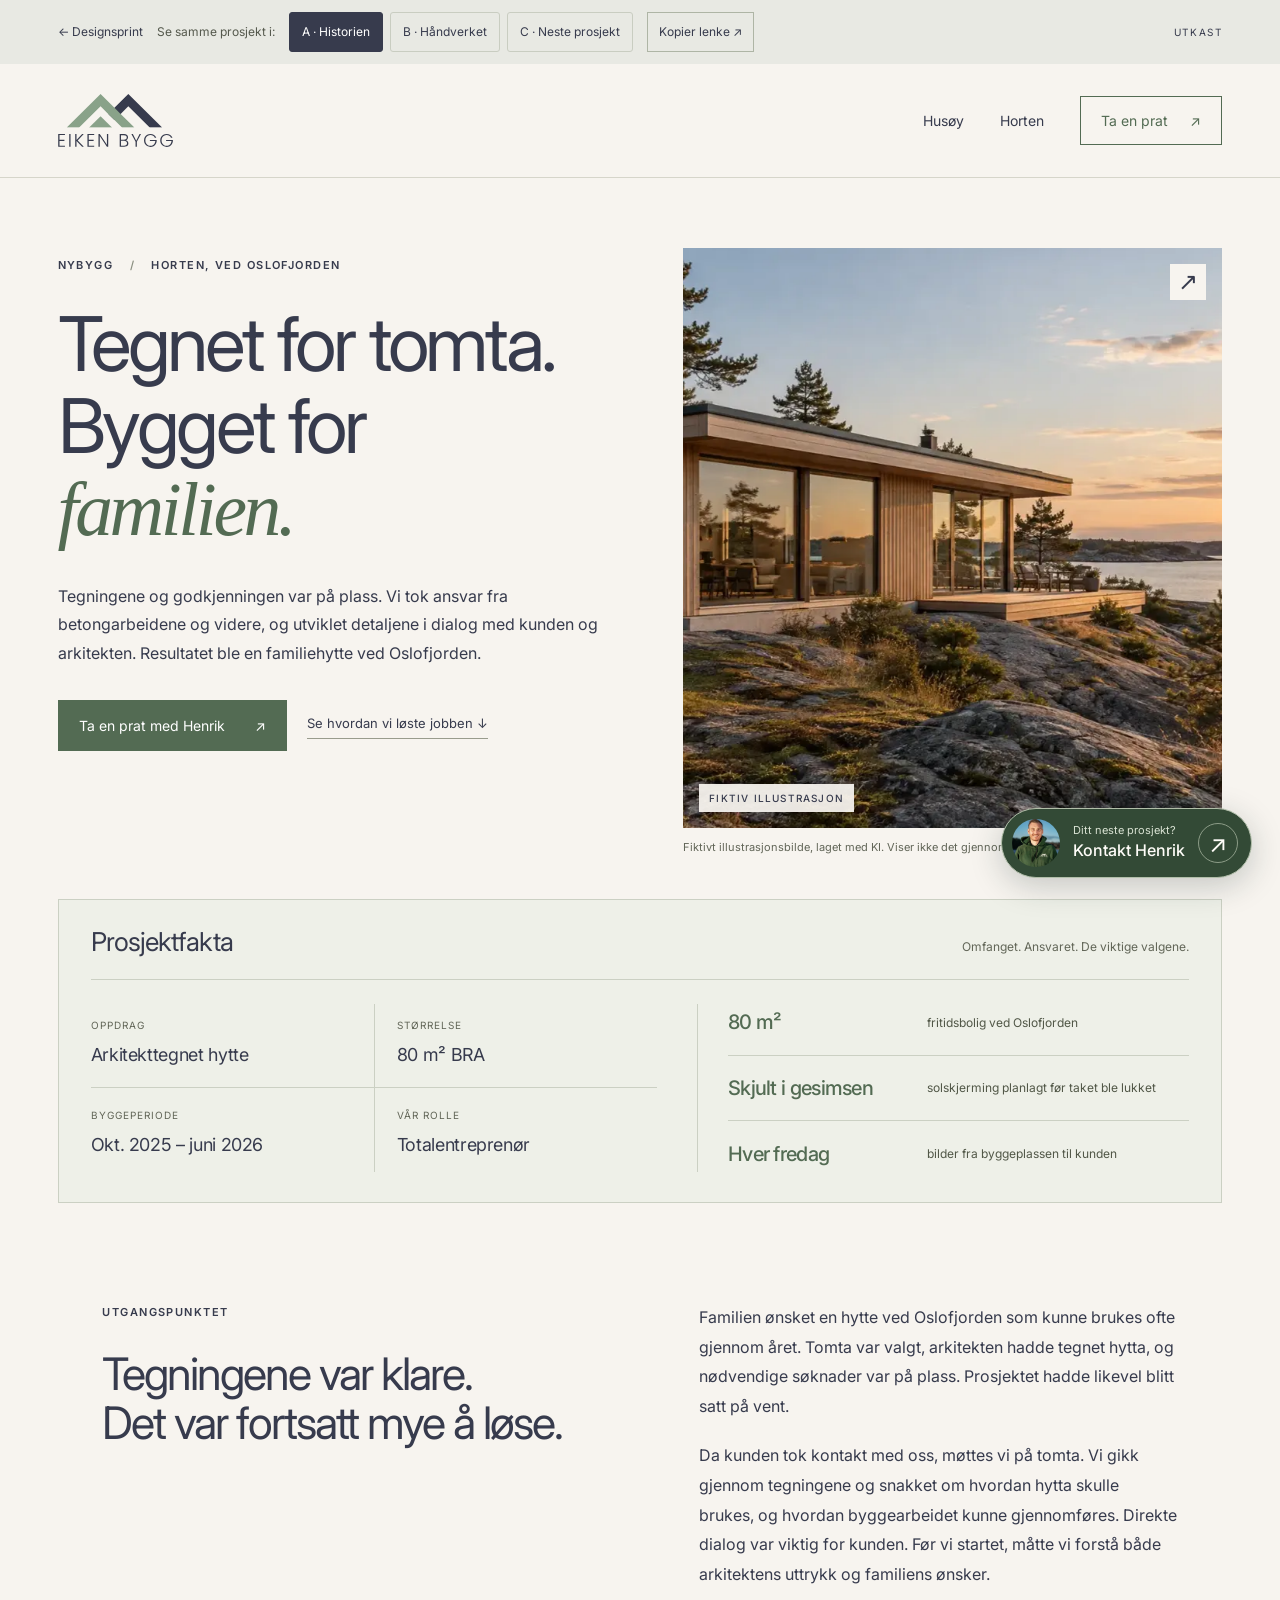
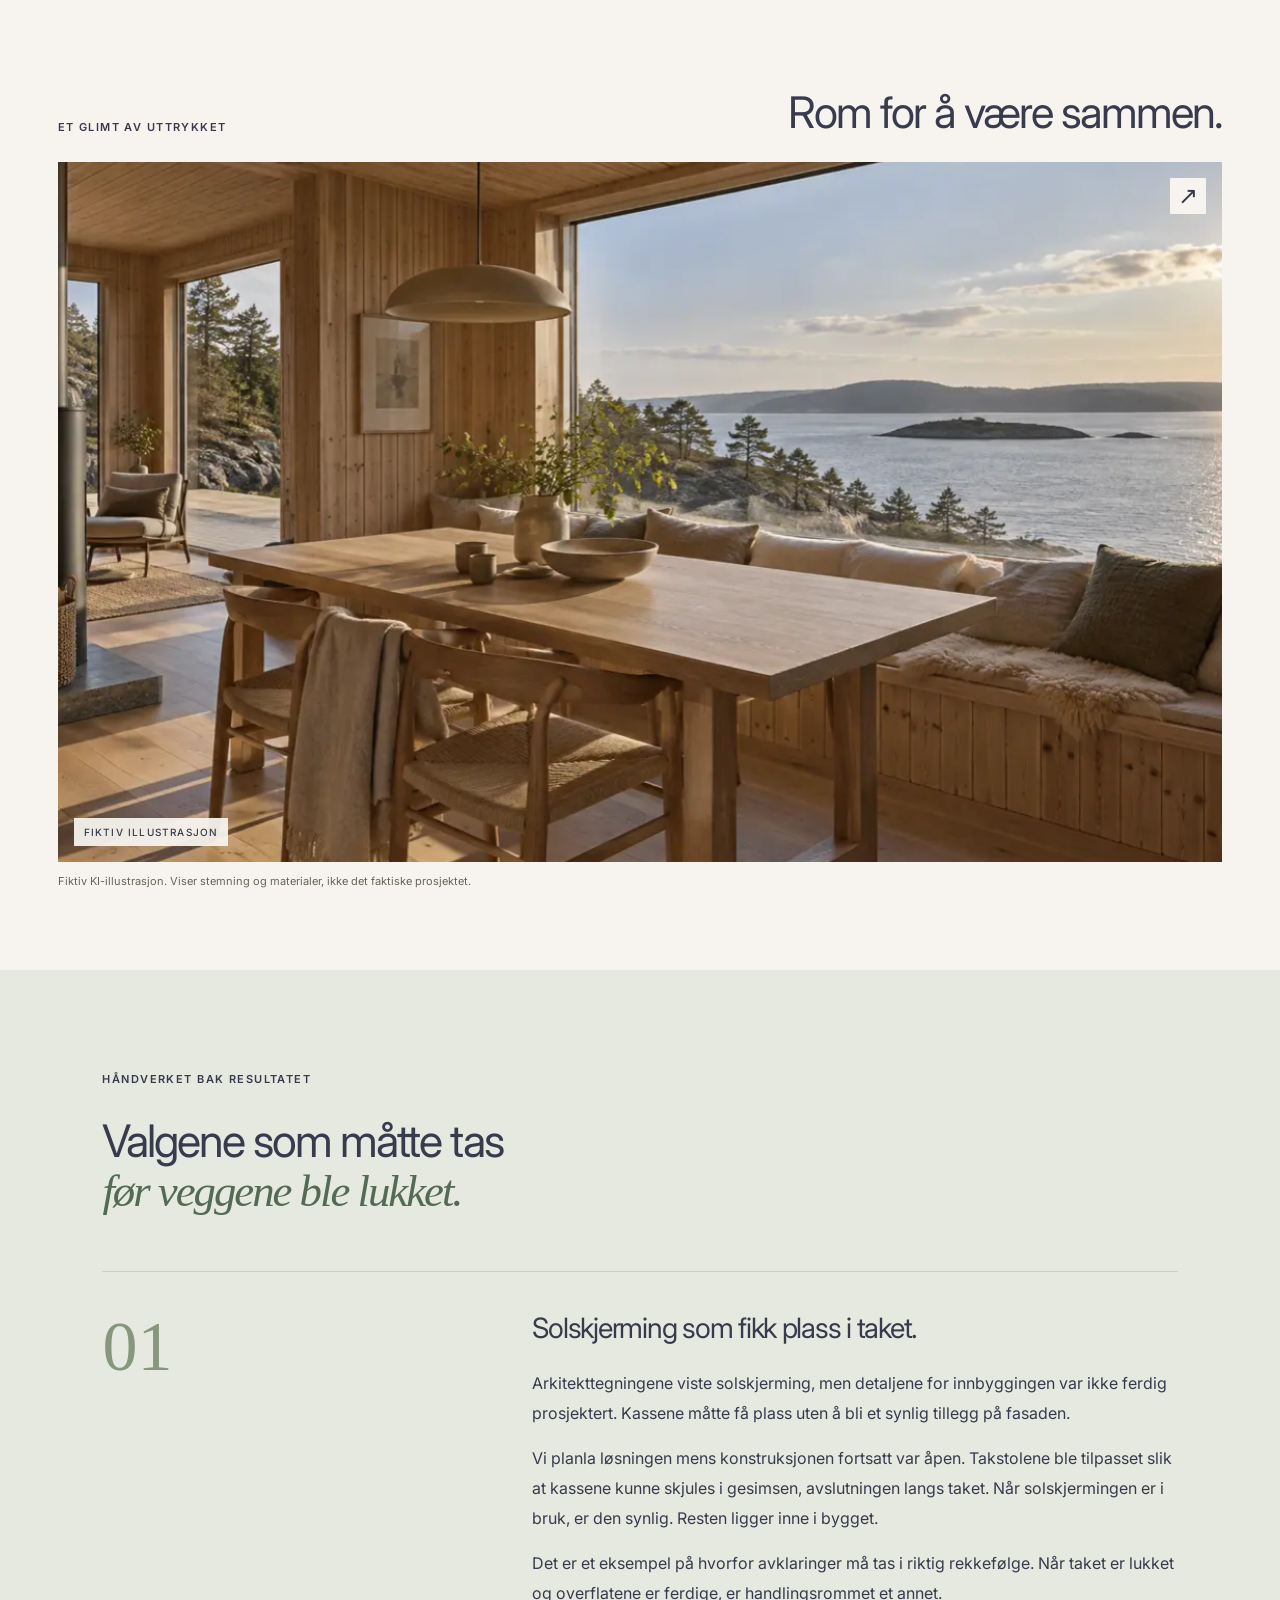
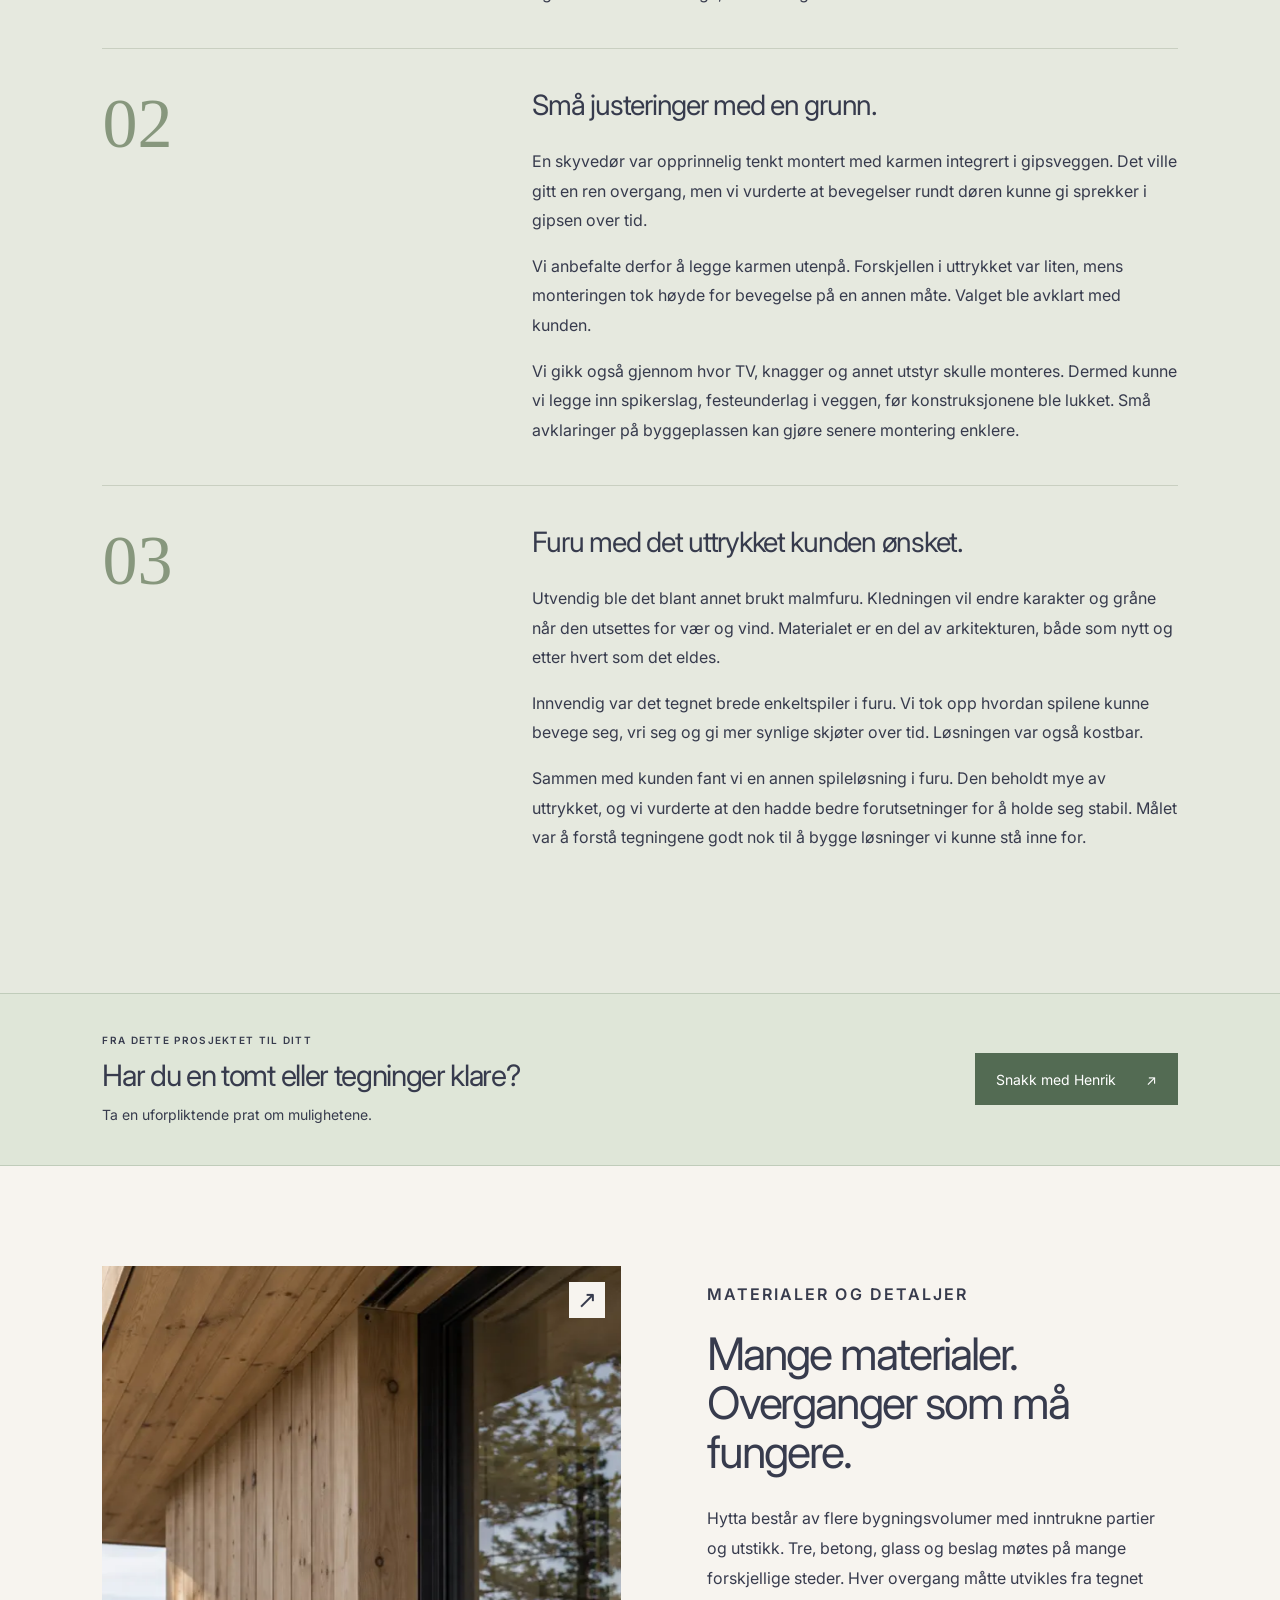
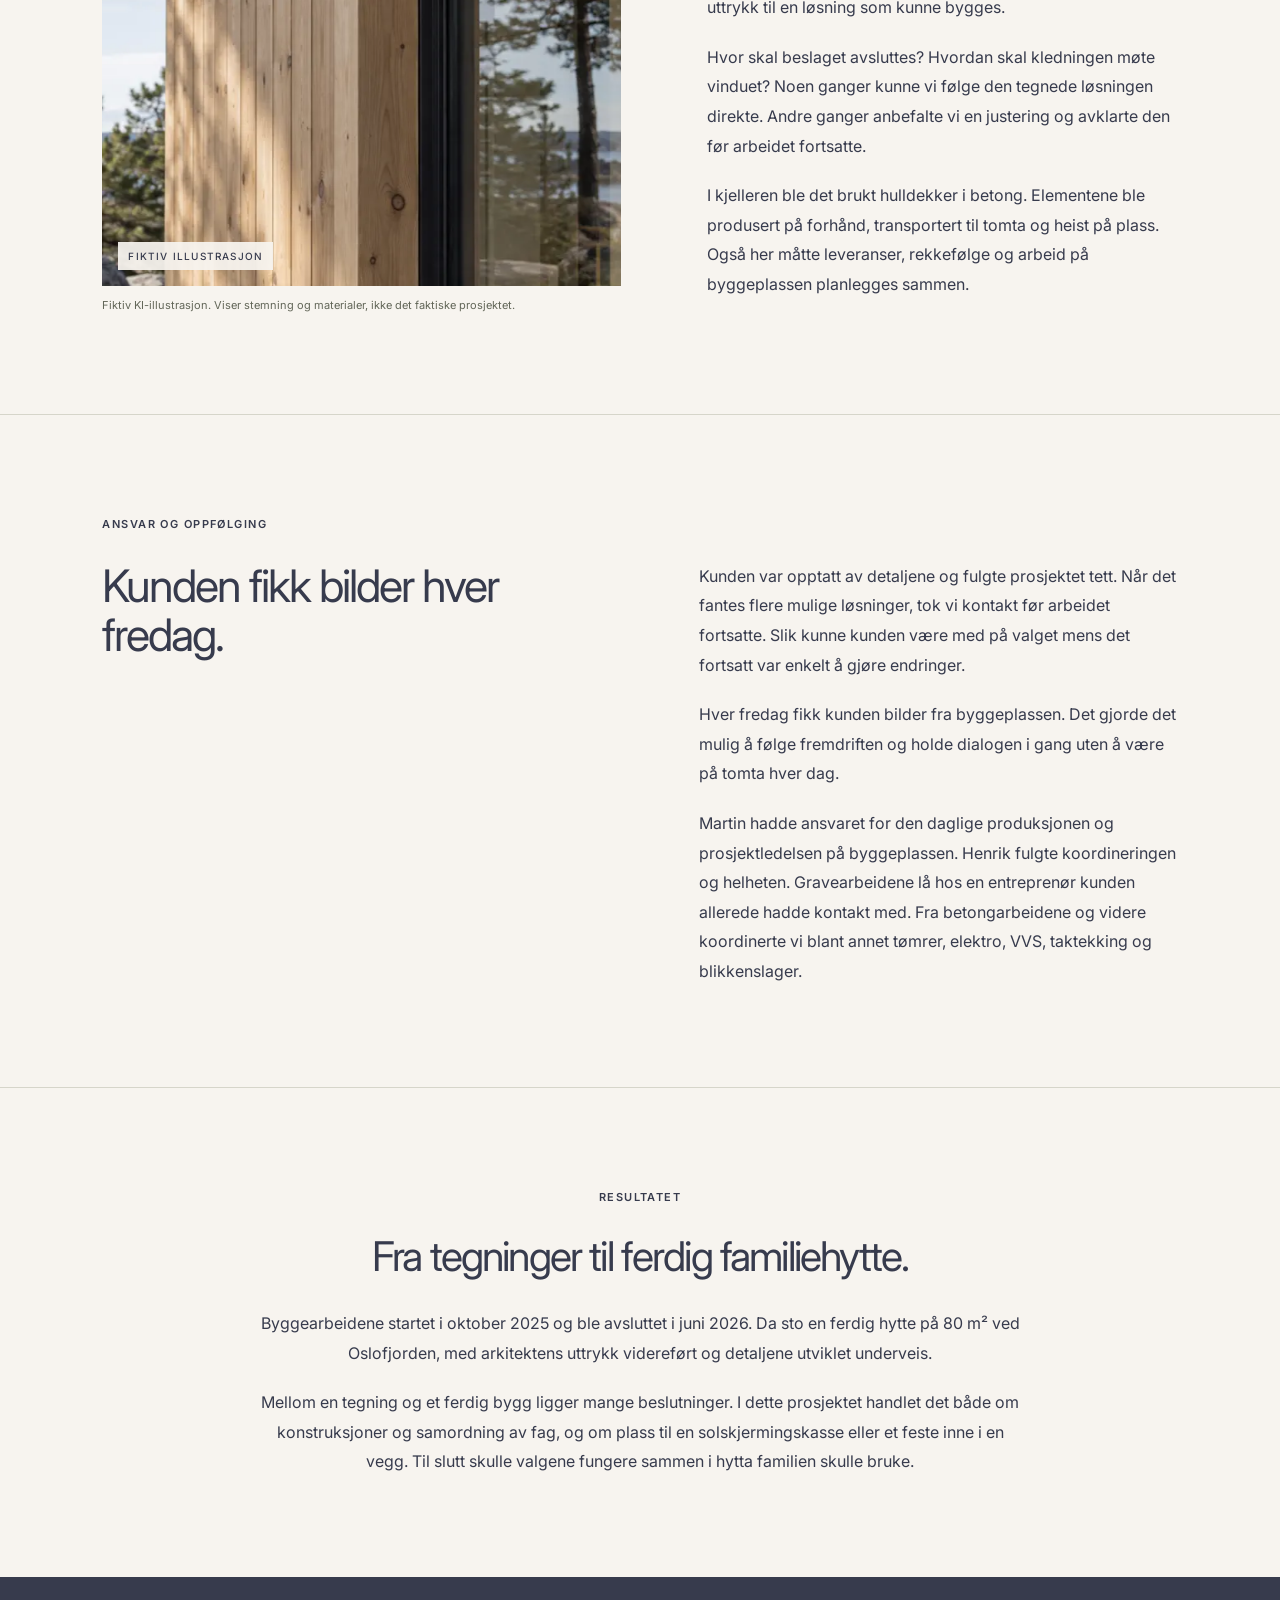
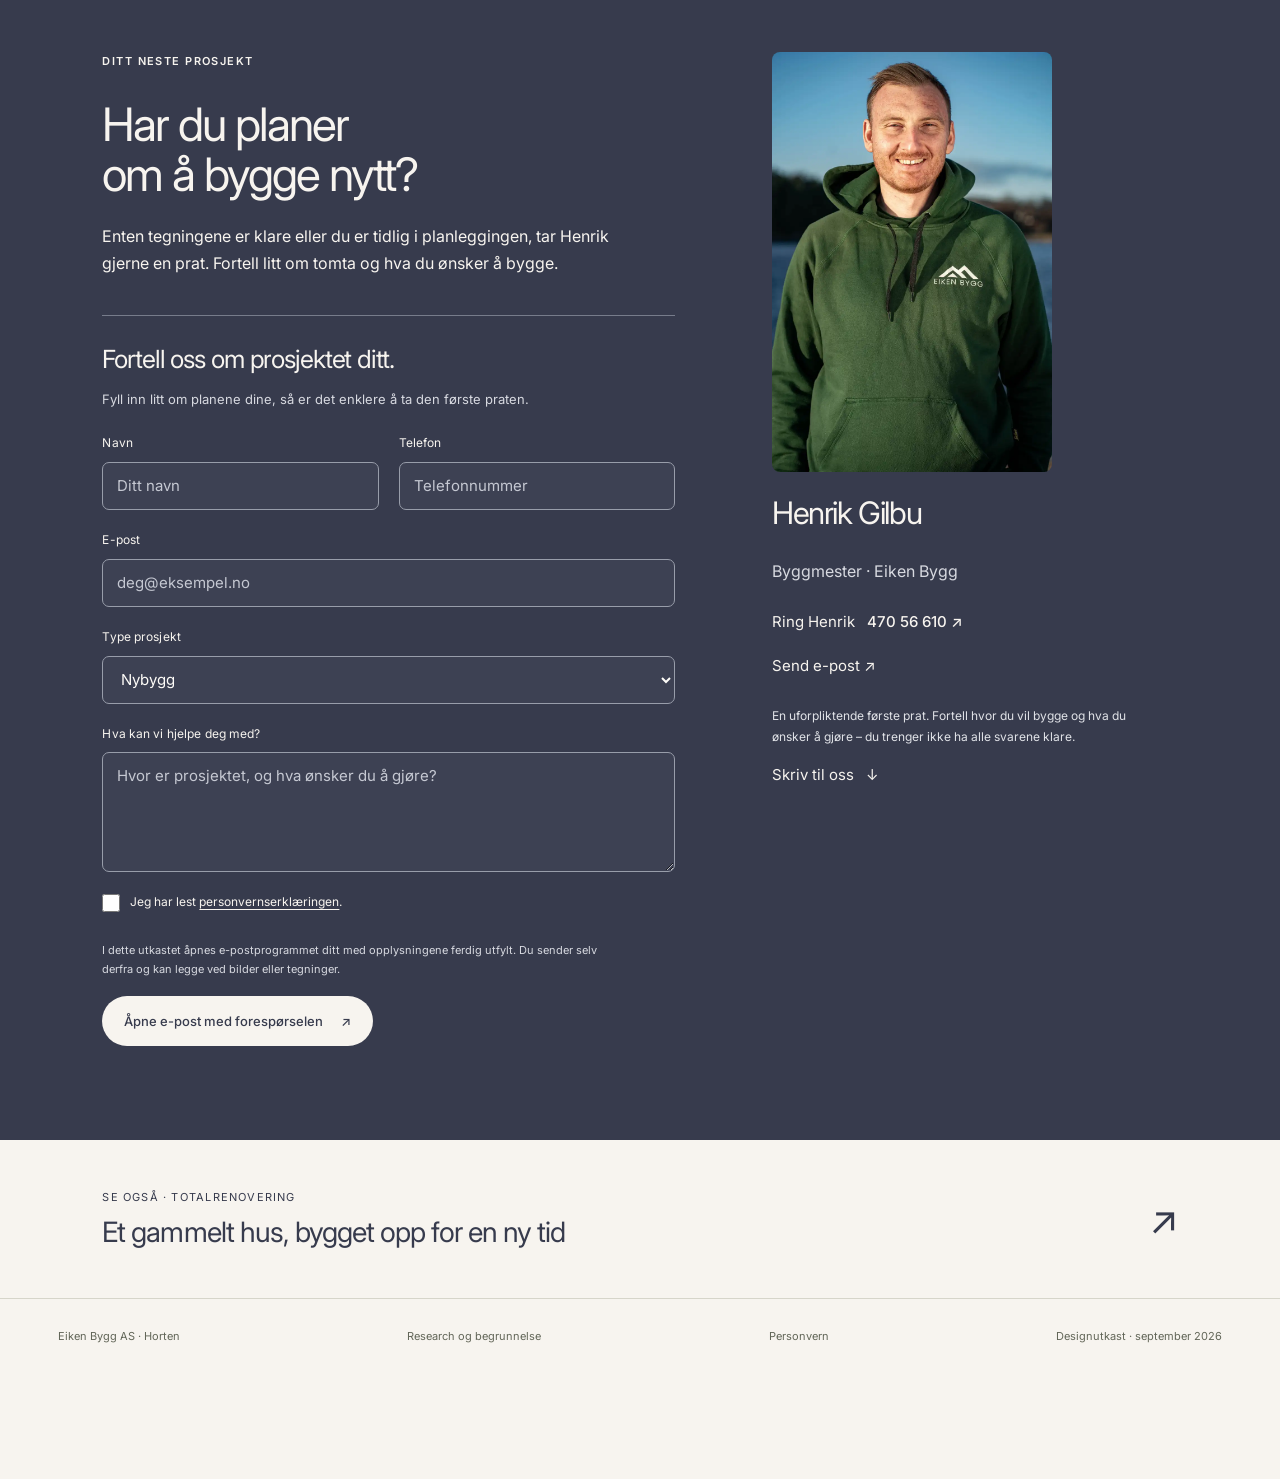
==== commit 2e7df67c: "Add enquiry form, lighter contact links and illustrated craftsmanship chapters" ====
--- a/horten.html
+++ b/horten.html
@@ -1 +1 @@
-<!doctype html><html lang="nb"><head><meta charset="utf-8"><meta name="viewport" content="width=device-width,initial-scale=1"><meta name="robots" content="noindex,nofollow"><meta name="theme-color" content="#373b4d"><title>Hytte tegnet for tomta, bygget for familien | Eiken Bygg</title><meta name="description" content="Tegningene og godkjenningen var på plass. Vi tok ansvar fra betongarbeidene og videre, og utviklet detaljene i dialog med kunden og arkitekten. Resultatet ble en familiehytte ved Oslofjorden."><link rel="icon" href="data:image/svg+xml,%3Csvg xmlns='http://www.w3.org/2000/svg' viewBox='0 0 40 40'%3E%3Crect width='40' height='40' fill='%23536853'/%3E%3Ctext x='9' y='29' font-family='Arial' font-size='28' fill='white'%3EE%3C/text%3E%3C/svg%3E"><link rel="preconnect" href="https://fonts.googleapis.com"><link rel="preconnect" href="https://fonts.gstatic.com" crossorigin><link rel="stylesheet" href="https://fonts.googleapis.com/css2?family=Inter:wght@400;500;600;700&display=swap"><link rel="stylesheet" href="style.642302c4c3.css"><meta property="og:type" content="website"><meta property="og:locale" content="nb_NO"><meta property="og:title" content="Hytte tegnet for tomta, bygget for familien | Eiken Bygg"><meta property="og:description" content="Tegningene og godkjenningen var på plass. Vi tok ansvar fra betongarbeidene og videre, og utviklet detaljene i dialog med kunden og arkitekten. Resultatet ble en familiehytte ved Oslofjorden."><meta property="og:url" content="https://dabiel-94.github.io/eiken-bygg-prosjektcaser/horten.html"><meta property="og:image" content="https://dabiel-94.github.io/eiken-bygg-prosjektcaser/assets/horten-fictional.webp"><meta property="og:image:alt" content="Fiktiv KI-illustrasjon. Viser ikke det faktiske prosjektet."><meta name="twitter:card" content="summary_large_image"></head><body class="direction-a" data-project="horten"><aside class="review-bar" aria-label="Designretning"><a href="index.html">← Designsprint</a><span>Se samme prosjekt i:</span><nav aria-label="Velg designretning"><a data-variant="a" href="?retning=a">A · Historien</a><a data-variant="b" href="?retning=b">B · Håndverket</a><a data-variant="c" href="?retning=c">C · Neste prosjekt</a></nav><button class="share-button" type="button">Kopier lenke ↗</button><span class="share-status" role="status" aria-live="polite"></span><span class="draft">UTKAST</span></aside><a class="skip" href="#main">Hopp til innhold</a><header class="site-header"><a class="brand" href="index.html" aria-label="Eiken Bygg, prosjektutkast"><img src="assets/eiken-logo.svg" alt="Eiken Bygg" width="115" height="65"></a><nav aria-label="Hovedmeny"><a href="husoy.html">Husøy</a><a href="horten.html">Horten</a><a class="nav-contact" href="#henrik">Ta en prat <span aria-hidden="true">↗</span></a></nav></header><div class="reading-progress" aria-hidden="true"></div><main id="main"><section class="hero"><div class="hero-copy"><p class="eyebrow">Nybygg <span> / </span> Horten, ved Oslofjorden</p><h1 data-a="Tegnet for tomta.<br>Bygget for<br><em>familien.</em>" data-b="Arkitekttegnet<br>hytte i Horten." data-c="Har du tegninger klare?<br>Se hytta i Horten.">Tegnet for tomta.<br>Bygget for<br><em>familien.</em></h1><p class="hero-intro">Tegningene og godkjenningen var på plass. Vi tok ansvar fra betongarbeidene og videre, og utviklet detaljene i dialog med kunden og arkitekten. Resultatet ble en familiehytte ved Oslofjorden.</p><div class="hero-actions"><a class="button" href="#henrik">Ta en prat med Henrik <span aria-hidden="true">↗</span></a><a class="text-link" href="#historien">Se hvordan vi løste jobben ↓</a></div></div><figure class="project-image fictional-image"><button class="image-frame" type="button" aria-label="Se illustrasjonsbildet større"><img src="assets/horten-fictional.webp" alt="Fiktiv, KI-generert familiehytte med trekledning ved en norsk fjord." width="1536" height="1024" fetchpriority="high"><span class="image-badge">FIKTIV ILLUSTRASJON</span><span class="image-expand" aria-hidden="true">↗</span></button><figcaption>Fiktivt illustrasjonsbilde, laget med KI. Viser ikke det gjennomførte prosjektet.</figcaption></figure></section><section class="project-summary" aria-labelledby="facts-title"><div class="summary-heading"><h2 id="facts-title">Prosjektfakta</h2><p>Omfanget. Ansvaret. De viktige valgene.</p></div><div class="summary-grid"><dl class="facts"><div><dt>Oppdrag</dt><dd>Arkitekttegnet hytte</dd></div><div><dt>Størrelse</dt><dd>80 m² BRA</dd></div><div><dt>Byggeperiode</dt><dd>Okt. 2025 – juni 2026</dd></div><div><dt>Vår rolle</dt><dd>Totalentreprenør</dd></div></dl><div class="early-proof"><div class="proofs"><div><strong>80 m²</strong><span>fritidsbolig ved Oslofjorden</span></div><div><strong>Skjult i gesimsen</strong><span>solskjerming planlagt før taket ble lukket</span></div><div><strong>Hver fredag</strong><span>bilder fra byggeplassen til kunden</span></div></div></div></div></section><section class="story-intro section" id="historien"><div><p class="eyebrow">Utgangspunktet</p><h2>Tegningene var klare.<br>Det var fortsatt mye å løse.</h2></div><div class="prose"><p>Familien ønsket en hytte ved Oslofjorden som kunne brukes ofte gjennom året. Tomta var valgt, arkitekten hadde tegnet hytta, og nødvendige søknader var på plass. Prosjektet hadde likevel blitt satt på vent.</p><p>Da kunden tok kontakt med oss, møttes vi på tomta. Vi gikk gjennom tegningene og snakket om hvordan hytta skulle brukes, og hvordan byggearbeidet kunne gjennomføres. Direkte dialog var viktig for kunden. Før vi startet, måtte vi forstå både arkitektens uttrykk og familiens ønsker.</p></div></section><section class="photo-interlude" aria-label="Illustrert stemning"><div class="photo-heading"><p class="eyebrow">Et glimt av uttrykket</p><h2>Rom for å være sammen.</h2></div><figure class="project-image fictional-image"><button class="image-frame" type="button" aria-label="Se illustrasjonsbildet større"><img src="assets/horten-interior.webp" alt="Fiktiv KI-illustrasjon: familiehytte med furupanel og utsikt mot fjorden." width="1200" height="800" loading="lazy"><span class="image-badge">FIKTIV ILLUSTRASJON</span><span class="image-expand" aria-hidden="true">↗</span></button><figcaption>Fiktiv KI-illustrasjon. Viser stemning og materialer, ikke det faktiske prosjektet.</figcaption></figure></section><section class="work section" id="arbeidet"><div class="section-heading"><p class="eyebrow">Håndverket bak resultatet</p><h2>Valgene som måtte tas<br><em>før veggene ble lukket.</em></h2></div><article class="chapter"><div class="chapter-number">01</div><div><h3>Solskjerming som fikk plass i taket.</h3><p>Arkitekttegningene viste solskjerming, men detaljene for innbyggingen var ikke ferdig prosjektert. Kassene måtte få plass uten å bli et synlig tillegg på fasaden.</p><p>Vi planla løsningen mens konstruksjonen fortsatt var åpen. Takstolene ble tilpasset slik at kassene kunne skjules i gesimsen, avslutningen langs taket. Når solskjermingen er i bruk, er den synlig. Resten ligger inne i bygget.</p><p>Det er et eksempel på hvorfor avklaringer må tas i riktig rekkefølge. Når taket er lukket og overflatene er ferdige, er handlingsrommet et annet.</p></div></article><article class="chapter"><div class="chapter-number">02</div><div><h3>Små justeringer med en grunn.</h3><p>En skyvedør var opprinnelig tenkt montert med karmen integrert i gipsveggen. Det ville gitt en ren overgang, men vi vurderte at bevegelser rundt døren kunne gi sprekker i gipsen over tid.</p><p>Vi anbefalte derfor å legge karmen utenpå. Forskjellen i uttrykket var liten, mens monteringen tok høyde for bevegelse på en annen måte. Valget ble avklart med kunden.</p><p>Vi gikk også gjennom hvor TV, knagger og annet utstyr skulle monteres. Dermed kunne vi legge inn spikerslag, festeunderlag i veggen, før konstruksjonene ble lukket. Små avklaringer på byggeplassen kan gjøre senere montering enklere.</p></div></article><article class="chapter"><div class="chapter-number">03</div><div><h3>Furu med det uttrykket kunden ønsket.</h3><p>Utvendig ble det blant annet brukt malmfuru. Kledningen vil endre karakter og gråne når den utsettes for vær og vind. Materialet er en del av arkitekturen, både som nytt og etter hvert som det eldes.</p><p>Innvendig var det tegnet brede enkeltspiler i furu. Vi tok opp hvordan spilene kunne bevege seg, vri seg og gi mer synlige skjøter over tid. Løsningen var også kostbar.</p><p>Sammen med kunden fant vi en annen spileløsning i furu. Den beholdt mye av uttrykket, og vi vurderte at den hadde bedre forutsetninger for å holde seg stabil. Målet var å forstå tegningene godt nok til å bygge løsninger vi kunne stå inne for.</p></div></article></section><aside class="mid-contact"><div><p class="eyebrow">Fra dette prosjektet til ditt</p><h2>Har du en tomt eller tegninger klare?</h2><p>Ta en uforpliktende prat om mulighetene.</p></div><a class="button" href="#henrik">Snakk med Henrik <span aria-hidden="true">↗</span></a></aside><section class="detail section"><figure class="project-image fictional-image"><button class="image-frame" type="button" aria-label="Se illustrasjonsbildet større"><img src="assets/horten-facade.webp" alt="Fiktiv KI-illustrasjon: overgangen mellom trekledning, vindu og takutspring." width="1200" height="800" loading="lazy"><span class="image-badge">FIKTIV ILLUSTRASJON</span><span class="image-expand" aria-hidden="true">↗</span></button><figcaption>Fiktiv KI-illustrasjon. Viser stemning og materialer, ikke det faktiske prosjektet.</figcaption></figure><div class="prose"><p class="eyebrow">Materialer og detaljer</p><h2>Mange materialer.<br>Overganger som må fungere.</h2><p>Hytta består av flere bygningsvolumer med inntrukne partier og utstikk. Tre, betong, glass og beslag møtes på mange forskjellige steder. Hver overgang måtte utvikles fra tegnet uttrykk til en løsning som kunne bygges.</p><p>Hvor skal beslaget avsluttes? Hvordan skal kledningen møte vinduet? Noen ganger kunne vi følge den tegnede løsningen direkte. Andre ganger anbefalte vi en justering og avklarte den før arbeidet fortsatte.</p><p>I kjelleren ble det brukt hulldekker i betong. Elementene ble produsert på forhånd, transportert til tomta og heist på plass. Også her måtte leveranser, rekkefølge og arbeid på byggeplassen planlegges sammen.</p></div></section><section class="process section" id="oppfolging"><p class="eyebrow">Ansvar og oppfølging</p><div class="process-inner"><h2>Kunden fikk bilder hver fredag.</h2><div class="prose"><p>Kunden var opptatt av detaljene og fulgte prosjektet tett. Når det fantes flere mulige løsninger, tok vi kontakt før arbeidet fortsatte. Slik kunne kunden være med på valget mens det fortsatt var enkelt å gjøre endringer.</p><p>Hver fredag fikk kunden bilder fra byggeplassen. Det gjorde det mulig å følge fremdriften og holde dialogen i gang uten å være på tomta hver dag.</p><p>Martin hadde ansvaret for den daglige produksjonen og prosjektledelsen på byggeplassen. Henrik fulgte koordineringen og helheten. Gravearbeidene lå hos en entreprenør kunden allerede hadde kontakt med. Fra betongarbeidene og videre koordinerte vi blant annet tømrer, elektro, VVS, taktekking og blikkenslager.</p></div></div></section><section class="result section" id="resultatet"><p class="eyebrow">Resultatet</p><h2>Fra tegninger til ferdig familiehytte.</h2><div class="prose"><p>Byggearbeidene startet i oktober 2025 og ble avsluttet i juni 2026. Da sto en ferdig hytte på 80 m² ved Oslofjorden, med arkitektens uttrykk videreført og detaljene utviklet underveis.</p><p>Mellom en tegning og et ferdig bygg ligger mange beslutninger. I dette prosjektet handlet det både om konstruksjoner og samordning av fag, og om plass til en solskjermingskasse eller et feste inne i en vegg. Til slutt skulle valgene fungere sammen i hytta familien skulle bruke.</p></div></section><section class="contact section" id="kontakt"><div><p class="eyebrow">Ditt neste prosjekt</p><h2>Har du planer<br>om å bygge nytt?</h2><p>Enten tegningene er klare eller du er tidlig i planleggingen, tar Henrik gjerne en prat. Fortell litt om tomta og hva du ønsker å bygge.</p></div><div class="contact-person" id="henrik" tabindex="-1"><figure class="henrik-photo"><img src="assets/henrik-eiken.webp" alt="Henrik Gilbu, byggmester i Eiken Bygg." width="1000" height="1500" loading="lazy"><figcaption>Henrik Gilbu · Byggmester i Eiken Bygg</figcaption></figure><h3>Henrik Gilbu</h3><p>Byggmester · Eiken Bygg</p><a class="button light" data-contact="phone" href="tel:+4747056610">Ring Henrik · 470 56 610 ↗</a><a class="contact-mail" data-contact="email" href="mailto:post@eiken-bygg.no?subject=Sp%C3%B8rsm%C3%A5l%20om%20nybygg&amp;body=Hei%20Henrik%21%0A%0AJeg%20vurderer%20et%20byggeprosjekt%20og%20%C3%B8nsker%20en%20prat.%0A%0ASted%3A%0ADette%20%C3%B8nsker%20jeg%20%C3%A5%20gj%C3%B8re%3A%0A%C3%98nsket%20tidspunkt%3A%0ATelefon%3A%0A%0AHilsen%0A">Send e-post ↗</a><p class="contact-note">En uforpliktende første prat. Fortell hvor du vil bygge og hva du ønsker å gjøre – du trenger ikke ha alle svarene klare.</p><details class="contact-help"><summary>Hva kan jeg ta med i en e-post?</summary><p>Hvor prosjektet er, hva du ønsker å gjøre og når du håper å starte. Legg gjerne ved bilder eller tegninger hvis du har det.</p></details></div></section><a class="next-project" href="husoy.html"><span><small>Se også · Totalrenovering</small><strong>Et gammelt hus, bygget opp for en ny tid</strong></span><span aria-hidden="true">↗</span></a><a class="floating-contact" href="#henrik" aria-label="Kontakt Henrik – gå til kontaktinformasjon"><img src="assets/henrik-eiken.webp" alt="" width="48" height="48"><span><small>Ditt neste prosjekt?</small><strong>Kontakt Henrik</strong></span><span class="contact-arrow" aria-hidden="true">↗</span></a></main><footer><p>Eiken Bygg AS · Horten</p><a href="research.html">Research og begrunnelse</a><a href="https://eiken-bygg.no/personvern/">Personvern</a><p>Designutkast · september 2026</p></footer><script src="script.89b8691839.js"></script><dialog class="image-viewer" aria-label="Forstørret illustrasjonsbilde"><div class="gallery-controls"><button class="gallery-prev" type="button" aria-label="Forrige bilde">←</button><span class="gallery-count" aria-live="polite"></span><button class="gallery-next" type="button" aria-label="Neste bilde">→</button></div><button class="viewer-close" type="button" aria-label="Lukk bildet">Lukk ×</button><img alt=""><p></p></dialog></body></html>+<!doctype html><html lang="nb"><head><meta charset="utf-8"><meta name="viewport" content="width=device-width,initial-scale=1"><meta name="robots" content="noindex,nofollow"><meta name="theme-color" content="#373b4d"><title>Hytte tegnet for tomta, bygget for familien | Eiken Bygg</title><meta name="description" content="Tegningene og godkjenningen var på plass. Vi tok ansvar fra betongarbeidene og videre, og utviklet detaljene i dialog med kunden og arkitekten. Resultatet ble en familiehytte ved Oslofjorden."><link rel="icon" href="data:image/svg+xml,%3Csvg xmlns='http://www.w3.org/2000/svg' viewBox='0 0 40 40'%3E%3Crect width='40' height='40' fill='%23536853'/%3E%3Ctext x='9' y='29' font-family='Arial' font-size='28' fill='white'%3EE%3C/text%3E%3C/svg%3E"><link rel="preconnect" href="https://fonts.googleapis.com"><link rel="preconnect" href="https://fonts.gstatic.com" crossorigin><link rel="stylesheet" href="https://fonts.googleapis.com/css2?family=Inter:wght@400;500;600;700&display=swap"><link rel="stylesheet" href="style.daa3d95c25.css"><meta property="og:type" content="website"><meta property="og:locale" content="nb_NO"><meta property="og:title" content="Hytte tegnet for tomta, bygget for familien | Eiken Bygg"><meta property="og:description" content="Tegningene og godkjenningen var på plass. Vi tok ansvar fra betongarbeidene og videre, og utviklet detaljene i dialog med kunden og arkitekten. Resultatet ble en familiehytte ved Oslofjorden."><meta property="og:url" content="https://dabiel-94.github.io/eiken-bygg-prosjektcaser/horten.html"><meta property="og:image" content="https://dabiel-94.github.io/eiken-bygg-prosjektcaser/assets/horten-fictional.webp"><meta property="og:image:alt" content="Fiktiv KI-illustrasjon. Viser ikke det faktiske prosjektet."><meta name="twitter:card" content="summary_large_image"></head><body class="direction-a" data-project="horten"><aside class="review-bar" aria-label="Designretning"><a href="index.html">← Designsprint</a><span>Se samme prosjekt i:</span><nav aria-label="Velg designretning"><a data-variant="a" href="?retning=a">A · Historien</a><a data-variant="b" href="?retning=b">B · Håndverket</a><a data-variant="c" href="?retning=c">C · Neste prosjekt</a></nav><button class="share-button" type="button">Kopier lenke ↗</button><span class="share-status" role="status" aria-live="polite"></span><span class="draft">UTKAST</span></aside><a class="skip" href="#main">Hopp til innhold</a><header class="site-header"><a class="brand" href="index.html" aria-label="Eiken Bygg, prosjektutkast"><img src="assets/eiken-logo.svg" alt="Eiken Bygg" width="115" height="65"></a><nav aria-label="Hovedmeny"><a href="husoy.html">Husøy</a><a href="horten.html">Horten</a><a class="nav-contact" href="#henrik">Ta en prat <span aria-hidden="true">↗</span></a></nav></header><div class="reading-progress" aria-hidden="true"></div><main id="main"><section class="hero"><div class="hero-copy"><p class="eyebrow">Nybygg <span> / </span> Horten, ved Oslofjorden</p><h1 data-a="Tegnet for tomta.<br>Bygget for<br><em>familien.</em>" data-b="Arkitekttegnet<br>hytte i Horten." data-c="Har du tegninger klare?<br>Se hytta i Horten.">Tegnet for tomta.<br>Bygget for<br><em>familien.</em></h1><p class="hero-intro">Tegningene og godkjenningen var på plass. Vi tok ansvar fra betongarbeidene og videre, og utviklet detaljene i dialog med kunden og arkitekten. Resultatet ble en familiehytte ved Oslofjorden.</p><div class="hero-actions"><a class="button" href="#henrik">Ta en prat med Henrik <span aria-hidden="true">↗</span></a><a class="text-link" href="#historien">Se hvordan vi løste jobben ↓</a></div></div><figure class="project-image fictional-image"><button class="image-frame" type="button" aria-label="Se illustrasjonsbildet større"><img src="assets/horten-fictional.webp" alt="Fiktiv, KI-generert familiehytte med trekledning ved en norsk fjord." width="1536" height="1024" fetchpriority="high"><span class="image-badge">FIKTIV ILLUSTRASJON</span><span class="image-expand" aria-hidden="true">↗</span></button><figcaption>Fiktivt illustrasjonsbilde, laget med KI. Viser ikke det gjennomførte prosjektet.</figcaption></figure></section><section class="project-summary" aria-labelledby="facts-title"><div class="summary-heading"><h2 id="facts-title">Prosjektfakta</h2><p>Omfanget. Ansvaret. De viktige valgene.</p></div><div class="summary-grid"><dl class="facts"><div><dt>Oppdrag</dt><dd>Arkitekttegnet hytte</dd></div><div><dt>Størrelse</dt><dd>80 m² BRA</dd></div><div><dt>Byggeperiode</dt><dd>Okt. 2025 – juni 2026</dd></div><div><dt>Vår rolle</dt><dd>Totalentreprenør</dd></div></dl><div class="early-proof"><div class="proofs"><div><strong>80 m²</strong><span>fritidsbolig ved Oslofjorden</span></div><div><strong>Skjult i gesimsen</strong><span>solskjerming planlagt før taket ble lukket</span></div><div><strong>Hver fredag</strong><span>bilder fra byggeplassen til kunden</span></div></div></div></div></section><section class="story-intro section" id="historien"><div><p class="eyebrow">Utgangspunktet</p><h2>Tegningene var klare.<br>Det var fortsatt mye å løse.</h2></div><div class="prose"><p>Familien ønsket en hytte ved Oslofjorden som kunne brukes ofte gjennom året. Tomta var valgt, arkitekten hadde tegnet hytta, og nødvendige søknader var på plass. Prosjektet hadde likevel blitt satt på vent.</p><p>Da kunden tok kontakt med oss, møttes vi på tomta. Vi gikk gjennom tegningene og snakket om hvordan hytta skulle brukes, og hvordan byggearbeidet kunne gjennomføres. Direkte dialog var viktig for kunden. Før vi startet, måtte vi forstå både arkitektens uttrykk og familiens ønsker.</p></div></section><section class="photo-interlude" aria-label="Illustrert stemning"><div class="photo-heading"><p class="eyebrow">Et glimt av uttrykket</p><h2>Rom for å være sammen.</h2></div><figure class="project-image fictional-image"><button class="image-frame" type="button" aria-label="Se illustrasjonsbildet større"><img src="assets/horten-interior.webp" alt="Fiktiv KI-illustrasjon: familiehytte med furupanel og utsikt mot fjorden." width="1200" height="800" loading="lazy"><span class="image-badge">FIKTIV ILLUSTRASJON</span><span class="image-expand" aria-hidden="true">↗</span></button><figcaption>Fiktiv KI-illustrasjon. Viser stemning og materialer, ikke det faktiske prosjektet.</figcaption></figure></section><section class="work section" id="arbeidet"><div class="section-heading"><p class="eyebrow">Håndverket bak resultatet</p><h2>Valgene som måtte tas<br><em>før veggene ble lukket.</em></h2></div><article class="chapter"><div class="chapter-number">01</div><div><h3>Solskjerming som fikk plass i taket.</h3><p>Arkitekttegningene viste solskjerming, men detaljene for innbyggingen var ikke ferdig prosjektert. Kassene måtte få plass uten å bli et synlig tillegg på fasaden.</p><p>Vi planla løsningen mens konstruksjonen fortsatt var åpen. Takstolene ble tilpasset slik at kassene kunne skjules i gesimsen, avslutningen langs taket. Når solskjermingen er i bruk, er den synlig. Resten ligger inne i bygget.</p><p>Det er et eksempel på hvorfor avklaringer må tas i riktig rekkefølge. Når taket er lukket og overflatene er ferdige, er handlingsrommet et annet.</p></div></article><article class="chapter"><div class="chapter-number">02</div><div><h3>Små justeringer med en grunn.</h3><p>En skyvedør var opprinnelig tenkt montert med karmen integrert i gipsveggen. Det ville gitt en ren overgang, men vi vurderte at bevegelser rundt døren kunne gi sprekker i gipsen over tid.</p><p>Vi anbefalte derfor å legge karmen utenpå. Forskjellen i uttrykket var liten, mens monteringen tok høyde for bevegelse på en annen måte. Valget ble avklart med kunden.</p><p>Vi gikk også gjennom hvor TV, knagger og annet utstyr skulle monteres. Dermed kunne vi legge inn spikerslag, festeunderlag i veggen, før konstruksjonene ble lukket. Små avklaringer på byggeplassen kan gjøre senere montering enklere.</p></div></article><article class="chapter"><div class="chapter-number">03</div><div><h3>Furu med det uttrykket kunden ønsket.</h3><p>Utvendig ble det blant annet brukt malmfuru. Kledningen vil endre karakter og gråne når den utsettes for vær og vind. Materialet er en del av arkitekturen, både som nytt og etter hvert som det eldes.</p><p>Innvendig var det tegnet brede enkeltspiler i furu. Vi tok opp hvordan spilene kunne bevege seg, vri seg og gi mer synlige skjøter over tid. Løsningen var også kostbar.</p><p>Sammen med kunden fant vi en annen spileløsning i furu. Den beholdt mye av uttrykket, og vi vurderte at den hadde bedre forutsetninger for å holde seg stabil. Målet var å forstå tegningene godt nok til å bygge løsninger vi kunne stå inne for.</p></div></article></section><aside class="mid-contact"><div><p class="eyebrow">Fra dette prosjektet til ditt</p><h2>Har du en tomt eller tegninger klare?</h2><p>Ta en uforpliktende prat om mulighetene.</p></div><a class="button" href="#henrik">Snakk med Henrik <span aria-hidden="true">↗</span></a></aside><section class="detail section"><figure class="project-image fictional-image"><button class="image-frame" type="button" aria-label="Se illustrasjonsbildet større"><img src="assets/horten-facade.webp" alt="Fiktiv KI-illustrasjon: overgangen mellom trekledning, vindu og takutspring." width="1200" height="800" loading="lazy"><span class="image-badge">FIKTIV ILLUSTRASJON</span><span class="image-expand" aria-hidden="true">↗</span></button><figcaption>Fiktiv KI-illustrasjon. Viser stemning og materialer, ikke det faktiske prosjektet.</figcaption></figure><div class="prose"><p class="eyebrow">Materialer og detaljer</p><h2>Mange materialer.<br>Overganger som må fungere.</h2><p>Hytta består av flere bygningsvolumer med inntrukne partier og utstikk. Tre, betong, glass og beslag møtes på mange forskjellige steder. Hver overgang måtte utvikles fra tegnet uttrykk til en løsning som kunne bygges.</p><p>Hvor skal beslaget avsluttes? Hvordan skal kledningen møte vinduet? Noen ganger kunne vi følge den tegnede løsningen direkte. Andre ganger anbefalte vi en justering og avklarte den før arbeidet fortsatte.</p><p>I kjelleren ble det brukt hulldekker i betong. Elementene ble produsert på forhånd, transportert til tomta og heist på plass. Også her måtte leveranser, rekkefølge og arbeid på byggeplassen planlegges sammen.</p></div></section><section class="process section" id="oppfolging"><p class="eyebrow">Ansvar og oppfølging</p><div class="process-inner"><h2>Kunden fikk bilder hver fredag.</h2><div class="prose"><p>Kunden var opptatt av detaljene og fulgte prosjektet tett. Når det fantes flere mulige løsninger, tok vi kontakt før arbeidet fortsatte. Slik kunne kunden være med på valget mens det fortsatt var enkelt å gjøre endringer.</p><p>Hver fredag fikk kunden bilder fra byggeplassen. Det gjorde det mulig å følge fremdriften og holde dialogen i gang uten å være på tomta hver dag.</p><p>Martin hadde ansvaret for den daglige produksjonen og prosjektledelsen på byggeplassen. Henrik fulgte koordineringen og helheten. Gravearbeidene lå hos en entreprenør kunden allerede hadde kontakt med. Fra betongarbeidene og videre koordinerte vi blant annet tømrer, elektro, VVS, taktekking og blikkenslager.</p></div></div></section><section class="result section" id="resultatet"><p class="eyebrow">Resultatet</p><h2>Fra tegninger til ferdig familiehytte.</h2><div class="prose"><p>Byggearbeidene startet i oktober 2025 og ble avsluttet i juni 2026. Da sto en ferdig hytte på 80 m² ved Oslofjorden, med arkitektens uttrykk videreført og detaljene utviklet underveis.</p><p>Mellom en tegning og et ferdig bygg ligger mange beslutninger. I dette prosjektet handlet det både om konstruksjoner og samordning av fag, og om plass til en solskjermingskasse eller et feste inne i en vegg. Til slutt skulle valgene fungere sammen i hytta familien skulle bruke.</p></div></section><section class="contact section" id="kontakt"><div class="contact-intro"><p class="eyebrow">Ditt neste prosjekt</p><h2>Har du planer<br>om å bygge nytt?</h2><p>Enten tegningene er klare eller du er tidlig i planleggingen, tar Henrik gjerne en prat. Fortell litt om tomta og hva du ønsker å bygge.</p></div><div class="contact-person" id="henrik" tabindex="-1"><figure class="henrik-photo"><img src="assets/henrik-eiken.webp" alt="Henrik Gilbu, byggmester i Eiken Bygg." width="1000" height="1500" loading="lazy"><figcaption>Henrik Gilbu · Byggmester i Eiken Bygg</figcaption></figure><h3>Henrik Gilbu</h3><p>Byggmester · Eiken Bygg</p><a class="contact-text-link contact-phone" data-contact="phone" href="tel:+4747056610">Ring Henrik <span>470 56 610 ↗</span></a><a class="contact-text-link contact-mail" data-contact="email" href="mailto:post@eiken-bygg.no?subject=Sp%C3%B8rsm%C3%A5l%20om%20nybygg&amp;body=Hei%20Henrik%21%0A%0AJeg%20vurderer%20et%20byggeprosjekt%20og%20%C3%B8nsker%20en%20prat.%0A%0ASted%3A%0ADette%20%C3%B8nsker%20jeg%20%C3%A5%20gj%C3%B8re%3A%0A%C3%98nsket%20tidspunkt%3A%0ATelefon%3A%0A%0AHilsen%0A">Send e-post ↗</a><p class="contact-note">En uforpliktende første prat. Fortell hvor du vil bygge og hva du ønsker å gjøre – du trenger ikke ha alle svarene klare.</p><a class="contact-text-link form-jump" href="#prosjektskjema">Skriv til oss <span aria-hidden="true">↓</span></a></div><form class="project-form" id="prosjektskjema" aria-labelledby="form-title"><h3 id="form-title">Fortell oss om prosjektet ditt.</h3><p class="form-intro">Fyll inn litt om planene dine, så er det enklere å ta den første praten.</p><div class="form-grid"><label>Navn<input name="name" autocomplete="name" required maxlength="100" placeholder="Ditt navn"></label><label>Telefon<input name="phone" type="tel" autocomplete="tel" required maxlength="30" placeholder="Telefonnummer"></label><label class="full-field">E-post<input name="email" type="email" autocomplete="email" required maxlength="200" placeholder="deg@eksempel.no"></label><label class="full-field">Type prosjekt<select name="project"><option>Nybygg</option><option>Renovering</option><option>Tilbygg</option><option>Fasade</option><option>Annet</option></select></label><label class="full-field">Hva kan vi hjelpe deg med?<textarea name="message" rows="4" maxlength="1800" required placeholder="Hvor er prosjektet, og hva ønsker du å gjøre?"></textarea></label></div><label class="form-consent"><input type="checkbox" required><span>Jeg har lest <a href="https://eiken-bygg.no/personvern/" target="_blank" rel="noopener">personvernserklæringen</a>.</span></label><p class="form-note" id="form-note">I dette utkastet åpnes e-postprogrammet ditt med opplysningene ferdig utfylt. Du sender selv derfra og kan legge ved bilder eller tegninger.</p><button class="form-submit" type="submit" aria-describedby="form-note">Åpne e-post med forespørselen <span aria-hidden="true">↗</span></button><p class="form-status" role="status" aria-live="polite"></p><noscript><p>Bruk telefon eller e-postlenken ved Henrik for å kontakte oss.</p></noscript></form></section><a class="next-project" href="husoy.html"><span><small>Se også · Totalrenovering</small><strong>Et gammelt hus, bygget opp for en ny tid</strong></span><span aria-hidden="true">↗</span></a><a class="floating-contact" href="#henrik" aria-label="Kontakt Henrik – gå til kontaktinformasjon"><img src="assets/henrik-eiken.webp" alt="" width="48" height="48"><span><small>Ditt neste prosjekt?</small><strong>Kontakt Henrik</strong></span><span class="contact-arrow" aria-hidden="true">↗</span></a></main><footer><p>Eiken Bygg AS · Horten</p><a href="research.html">Research og begrunnelse</a><a href="https://eiken-bygg.no/personvern/">Personvern</a><p>Designutkast · september 2026</p></footer><script src="script.2eff17ccaa.js"></script><dialog class="image-viewer" aria-label="Forstørret illustrasjonsbilde"><div class="gallery-controls"><button class="gallery-prev" type="button" aria-label="Forrige bilde">←</button><span class="gallery-count" aria-live="polite"></span><button class="gallery-next" type="button" aria-label="Neste bilde">→</button></div><button class="viewer-close" type="button" aria-label="Lukk bildet">Lukk ×</button><img alt=""><p></p></dialog></body></html>
--- a/style.daa3d95c25.css
+++ b/style.daa3d95c25.css
@@ -0,0 +1,34 @@
+:root{--paper:#f7f4ef;--ink:#373b4d;--green:#536b53;--sage:#698669;--soft:#e6e9df;--line:#d6d5ca;--white:#fffdf9;--muted:#626658}*{box-sizing:border-box}html{scroll-behavior:smooth;scroll-padding-top:40px}body{margin:0;background:var(--paper);color:var(--ink);font-family:Inter,Arial,sans-serif;font-size:17px;line-height:1.7}a{color:inherit;text-decoration:none}button,a{-webkit-tap-highlight-color:transparent}a:focus-visible,button:focus-visible,summary:focus-visible{outline:3px solid #a7532c;outline-offset:5px}a:hover{text-decoration:underline;text-underline-offset:5px}img{display:block;width:100%;object-fit:cover}h1,h2,h3,p,figure{margin:0}h1,h2,h3{font-weight:400;letter-spacing:-.045em;line-height:1.09}h1{font-size:clamp(46px,5.9vw,89px)}h2{font-size:clamp(32px,3.5vw,54px)}h3{font-size:28px;line-height:1.2}em{font-family:Georgia,serif;font-weight:400;color:var(--green)}.skip{position:absolute;left:15px;top:-100px;background:white;padding:12px;z-index:100}.skip:focus{top:10px}.review-bar{padding:12px 4.5%;background:#e8e9e3;display:flex;align-items:center;gap:22px;font-size:12px;line-height:1.4}.review-bar>span:not(.draft){color:#55594d}.review-bar nav{display:flex;gap:7px}.review-bar nav a{border:1px solid #c9cdc1;border-radius:3px;padding:7px 12px}.review-bar a[aria-current=true]{background:var(--ink);border-color:var(--ink);color:#fff}.draft{margin-left:auto;font-size:10px;letter-spacing:.16em}.site-header{max-width:1600px;margin:auto;display:flex;justify-content:space-between;align-items:center;padding:24px 4.5%;border-bottom:1px solid var(--line)}.brand{display:flex;flex-direction:column;align-items:center;font-size:14px;letter-spacing:.11em;line-height:1.25;font-weight:500}.brand-roofs{font-size:51px;font-family:Arial,sans-serif;line-height:.6;color:var(--sage);letter-spacing:-17px;margin-left:-17px;margin-bottom:8px}.site-header nav{display:flex;gap:36px;align-items:center;font-size:14px}.nav-contact{padding:12px 20px;border:1px solid var(--green);color:var(--green)}.nav-contact span{margin-left:22px}.hero{padding:70px 4.5% 0;max-width:1600px;margin:auto;display:grid;grid-template-columns:1.02fr 1fr;gap:5%}.eyebrow{text-transform:uppercase;letter-spacing:.13em;font-size:11px;line-height:1.7;font-weight:600;margin-bottom:28px}.eyebrow span{padding:0 12px;color:#8b8f81}.hero-copy{padding:8px 0 45px}.hero-intro{font-size:16px;line-height:1.8;max-width:550px;margin-top:30px}.hero-actions{display:flex;flex-wrap:wrap;align-items:center;gap:20px;margin-top:32px}.button{display:inline-flex;align-items:center;justify-content:space-between;gap:30px;padding:15px 21px;background:var(--green);color:#fff;font-size:14px;line-height:1.5;min-height:50px}.button:hover{background:#405440;text-decoration:none}.text-link{font-size:13px;border-bottom:1px solid #999c8d;padding-bottom:4px}.project-image{min-width:0}.hero .project-image img,.hero .placeholder{height:580px}.hero .project-image img{object-position:52% 50%}figcaption{font-size:11px;line-height:1.6;color:var(--muted);padding:11px 0 0;max-width:580px}.facts{display:grid;grid-template-columns:repeat(4,1fr);max-width:1456px;margin:35px 4.5% 0;padding:25px 0;border-top:1px solid var(--line);border-bottom:1px solid var(--line);gap:30px}dt{text-transform:uppercase;letter-spacing:.13em;font-size:10px;color:var(--muted);margin-bottom:9px}dd{margin:0;font-size:16px}.early-proof{padding:0 4.5%;max-width:1600px;margin:auto}.proofs{display:grid;grid-template-columns:repeat(3,1fr);gap:40px;padding:32px 0;border-bottom:1px solid var(--line)}.proofs strong{display:block;font-size:22px;line-height:1.2;letter-spacing:-.025em;font-weight:400}.proofs span{font-size:12px;color:var(--muted);line-height:1.6;display:block;margin-top:8px}.section{padding:100px 8%;max-width:1600px;margin:auto}.story-intro{display:grid;grid-template-columns:1fr 1fr;gap:11%}.prose{max-width:650px}.prose p{font-size:16px;line-height:1.85;margin-bottom:20px}.prose p:last-child{margin-bottom:0}.section-heading{margin-bottom:55px}.work{background:var(--soft)}.chapter{display:grid;grid-template-columns:1fr 2fr;padding:40px 0;border-top:1px solid #c9cfc1;gap:10%;max-width:1130px}.chapter-number{font-family:Georgia,serif;font-size:70px;color:#87977d;line-height:1}.chapter h3{margin-bottom:24px}.chapter p{font-size:16px;line-height:1.85;margin-bottom:16px;max-width:700px}.chapter p:last-child{margin-bottom:0}.detail{display:grid;grid-template-columns:1.1fr 1fr;gap:8%;align-items:center}.detail .project-image img{height:600px}.detail h2{margin-bottom:28px}.process{border-top:1px solid var(--line);border-bottom:1px solid var(--line)}.process-inner{display:grid;grid-template-columns:1fr 1fr;gap:11%}.result{max-width:900px;text-align:center}.result .prose{margin:30px auto 0}.contact{background:var(--ink);color:var(--paper);display:grid;grid-template-columns:1.2fr 1fr;gap:15%;max-width:none}.contact h2{font-size:clamp(40px,4.5vw,68px)}.contact>div>p:not(.eyebrow){max-width:470px;margin-top:27px;font-size:16px}.contact-person{padding-top:6px}.person-mark{display:flex;width:70px;height:70px;align-items:center;justify-content:center;border:1px solid #757a88;border-radius:50%;font-family:Georgia,serif;font-size:30px;margin-bottom:24px}.contact-person h3{font-size:31px}.contact .contact-person>p{margin:7px 0 24px;font-size:14px;color:#d7d9e0}.button.light{background:var(--paper);color:var(--ink);font-size:14px}.button.light:hover{background:#e3e8da}.contact-mail{display:block;font-size:14px;margin-top:19px;text-decoration:underline;text-underline-offset:5px}.contact .contact-person .contact-note{font-size:12px;max-width:300px;line-height:1.7;margin-top:24px}.next-project{padding:45px 8%;display:flex;justify-content:space-between;align-items:center;gap:30px;border-bottom:1px solid var(--line)}.next-project small{display:block;font-size:11px;text-transform:uppercase;letter-spacing:.11em;margin-bottom:10px}.next-project strong{font-weight:400;font-size:28px;line-height:1.2;letter-spacing:-.035em}.next-project>span:last-child{font-size:40px}footer{padding:28px 4.5%;display:flex;flex-wrap:wrap;gap:24px;justify-content:space-between;font-size:11px;color:var(--muted)}.placeholder{position:relative;background:#dddacb;overflow:hidden;min-height:420px;color:#666c5d;display:flex;flex-direction:column;justify-content:space-between;padding:28px}.placeholder-label{font-size:10px;letter-spacing:.18em;z-index:2}.placeholder-bottom{font-family:Georgia,serif;font-style:italic;font-size:23px;z-index:2}.architectural-form{position:absolute;inset:22% 12% 17%;display:flex;align-items:flex-end;transform:skewY(-8deg);opacity:.7}.architectural-form i{height:58%;width:42%;background:repeating-linear-gradient(90deg,#b1b3a0 0px,#b1b3a0 4px,#c4c5b3 4px,#c4c5b3 9px);border-top:7px solid #8f9786}.architectural-form i:nth-child(2){height:86%;width:45%;margin-left:-6%;background:#8b9685}.architectural-form i:nth-child(3){height:46%;width:40%;margin-left:-10%;background:#c2baa6}.detail-placeholder{min-height:570px;background:#d9d6c7}.direction-a .hero{grid-template-columns:1fr .95fr}.direction-b{--paper:#f5f5f0}.direction-b h1{font-size:clamp(45px,5.3vw,78px);font-weight:500}.direction-b .hero{padding-top:50px;grid-template-columns:.9fr 1.1fr}.direction-b .hero .project-image img,.direction-b .hero .placeholder{height:450px}.direction-b .facts{background:var(--ink);color:white;padding:24px;gap:16px;margin-top:28px}.direction-b dt{color:#c8cfbe}.direction-b .work{background:var(--paper)}.direction-b .chapter{grid-template-columns:85px 1fr;gap:25px}.direction-b .chapter-number{font-family:Inter,Arial,sans-serif;font-size:36px;color:var(--green)}.direction-b .story-intro{background:var(--soft);margin-top:60px}.direction-c .hero{padding-top:42px;grid-template-columns:1fr 1fr;align-items:center}.direction-c h1{font-size:clamp(44px,4.8vw,70px)}.direction-c .hero .project-image img,.direction-c .hero .placeholder{height:410px}.direction-c .hero-copy{padding-bottom:20px}.direction-c .proofs{padding:30px;background:var(--soft);gap:30px;border:0}.direction-c .early-proof{margin-top:25px}.direction-c .section{padding-top:65px;padding-bottom:65px}.direction-c .chapter{grid-template-columns:55px 1fr;gap:25px}.direction-c .chapter-number{font-size:40px}.direction-c .story-intro{gap:6%}.direction-c .contact{margin-top:0}.direction-c .result{max-width:1000px}.landing{max-width:1450px;padding:65px 5%;margin:auto}.landing h1{max-width:1000px;font-size:clamp(48px,7vw,92px);margin-bottom:28px}.landing .intro{max-width:700px;font-size:19px}.project-grid{display:grid;grid-template-columns:1fr 1fr;gap:35px;margin-top:55px}.project-card{background:var(--white);border:1px solid var(--line)}.project-card img,.project-card .placeholder{height:300px;min-height:300px}.card-body{padding:30px}.card-body h2{font-size:34px;max-width:490px}.card-body p{font-size:14px;line-height:1.8;margin:20px 0}.card-actions{display:flex;gap:10px;flex-wrap:wrap;margin-top:25px}.card-actions a{border:1px solid var(--line);padding:10px 16px;font-size:12px}.card-actions a:first-child{background:var(--green);border-color:var(--green);color:white}.proposal{border-top:1px solid var(--line);padding-top:50px;margin-top:70px;display:grid;grid-template-columns:1fr 1.4fr;gap:50px}.proposal h2{font-size:38px}.proposal p{font-size:16px;margin-bottom:22px}.report-link{display:flex;justify-content:space-between;background:var(--ink);color:white;padding:30px;margin-top:40px;font-size:20px}.report{max-width:1120px;margin:auto;padding:70px 5%}.report h1{font-size:64px;margin-bottom:30px}.report h2{font-size:36px;margin:60px 0 25px;scroll-margin-top:40px}.report h3{font-size:23px;letter-spacing:-.025em;margin:30px 0 15px}.report p,.report li{font-size:16px;line-height:1.85;margin-bottom:15px}.report a:not(.button){text-decoration:underline;text-underline-offset:4px}.report .lead{font-size:21px}.report table{width:100%;border-collapse:collapse;font-size:14px;margin:25px 0}.report th,.report td{text-align:left;vertical-align:top;padding:18px 14px;border-bottom:1px solid var(--line);line-height:1.8}.report th{background:var(--soft);font-weight:500}.table-wrap{overflow-x:auto}.report .note{padding:25px;background:var(--soft);border-left:3px solid var(--green)}.report-nav{display:flex;gap:15px;flex-wrap:wrap;margin:35px 0;font-size:13px}.report ol,.report ul{padding-left:22px}.report strong{font-weight:600}.report details{border-bottom:1px solid var(--line);padding:20px 0}.report summary{cursor:pointer;font-size:19px}.report details p{margin-top:20px}.direction-c .contact-early{display:block}@media(min-width:1600px){.facts{margin-left:auto;margin-right:auto}}@media(max-width:1000px){.hero{gap:4%}.hero .project-image img,.hero .placeholder{height:540px}.hero-actions{gap:16px}.hero-actions .text-link{font-size:12px}.review-bar{gap:12px}.review-bar>span:not(.draft){display:none}.section{padding:75px 6%}.chapter{grid-template-columns:90px 1fr;gap:30px}.detail .project-image img{height:500px}.site-header nav{gap:22px}.contact{gap:8%}.facts{gap:15px}.direction-a .hero{grid-template-columns:1fr 1fr}.project-grid{gap:20px}.card-body{padding:22px}}@media(max-width:700px){body{font-size:16px}.review-bar{padding:10px 5%;display:block}.review-bar>a{font-size:11px}.review-bar nav{margin-top:10px;gap:5px}.review-bar nav a{font-size:10px;padding:8px;flex:1;text-align:center}.draft{position:absolute;top:13px;right:5%}.site-header{padding:22px 5%}.brand{font-size:10px}.brand-roofs{font-size:42px}.site-header nav{font-size:12px;gap:16px}.nav-contact{padding:9px 12px}.nav-contact span{display:none}.hero,.direction-a .hero,.direction-b .hero,.direction-c .hero{padding:36px 5% 0;display:flex;flex-direction:column;gap:0}.hero h1{font-size:clamp(43px,10.5vw,69px);line-height:1.05}.hero-copy{padding:0 0 30px}.eyebrow{font-size:10px;margin-bottom:22px}.hero-intro{font-size:15px;line-height:1.8;margin-top:24px}.hero-actions{gap:19px;margin-top:25px}.button{font-size:13px;padding:14px 17px;gap:22px}.hero .project-image{width:100%}.hero .project-image img,.hero .placeholder,.direction-b .hero .project-image img,.direction-b .hero .placeholder,.direction-c .hero .project-image img,.direction-c .hero .placeholder{height:350px;min-height:350px}.facts,.direction-b .facts{grid-template-columns:1fr 1fr;margin:25px 5% 0;gap:22px;padding:22px 0}.direction-b .facts{padding:20px}dd{font-size:14px}dt{font-size:9px}.proofs{gap:18px;padding:25px 0}.proofs strong{font-size:20px}.proofs span{font-size:10px}.direction-c .proofs{padding:20px 16px;gap:18px}.section,.direction-c .section{padding:58px 6%}.story-intro,.process-inner,.detail,.contact{display:block}.story-intro .prose,.process-inner .prose{margin-top:25px}.section h2{font-size:35px}.section-heading{margin-bottom:35px}.chapter,.direction-b .chapter,.direction-c .chapter{grid-template-columns:32px 1fr;gap:18px;padding:30px 0}.chapter-number,.direction-b .chapter-number,.direction-c .chapter-number{font-size:27px}.chapter h3{font-size:25px;margin-bottom:18px}.chapter p,.prose p{font-size:15px}.detail .project-image{margin-bottom:35px}.detail .project-image img,.detail-placeholder{height:380px;min-height:380px}.result{text-align:left}.contact>div>p:not(.eyebrow){font-size:15px}.contact-person{margin-top:40px;padding-top:32px;border-top:1px solid #666c7b}.contact h2{font-size:44px}.contact .contact-person .contact-note{max-width:350px}.next-project{padding:35px 6%}.next-project strong{font-size:24px}.next-project>span:last-child{font-size:30px}footer{padding:25px 6%;gap:14px}footer p:last-child{width:100%}.landing{padding:40px 5%}.landing h1{font-size:49px}.landing .intro{font-size:16px}.project-grid{grid-template-columns:1fr;margin-top:35px;gap:30px}.project-card img,.project-card .placeholder{height:260px;min-height:260px}.card-body h2{font-size:32px}.proposal{grid-template-columns:1fr;gap:25px;margin-top:45px;padding-top:35px}.report-link{font-size:18px;padding:24px;gap:20px}.report{padding:45px 6%}.report h1{font-size:46px}.report h2{font-size:30px;margin-top:45px}.report .lead{font-size:18px}.report p,.report li{font-size:15px}.report table{min-width:650px}.report th,.report td{padding:13px;font-size:13px}.direction-b .story-intro{margin-top:35px}}@media(prefers-reduced-motion:reduce){html{scroll-behavior:auto}}@media print{.review-bar,.hero-actions,.site-header nav{display:none}.section{break-inside:avoid}body{font-size:12pt}.contact{background:#eee;color:#000}}
+
+.brand img{width:115px;height:65px;object-fit:contain}@media(max-width:700px){.brand img{width:83px;height:48px}}
+/* Subtle motion and editorial imagery */
+.image-frame{display:block;position:relative;width:100%;padding:0;border:0;background:#d9dacb;overflow:hidden;cursor:zoom-in;text-align:left}.image-frame img{transition:transform 1.2s cubic-bezier(.2,.65,.3,1);width:100%;object-fit:cover}.image-frame:hover img{transform:scale(1.035)}.image-frame:focus-visible{outline:3px solid #a7532c;outline-offset:4px}.image-badge{position:absolute;bottom:16px;left:16px;background:rgba(247,244,239,.94);color:#373b4d;padding:7px 10px;font:500 10px/1.4 Inter,Arial,sans-serif;letter-spacing:.12em}.image-expand{position:absolute;right:16px;top:16px;background:#f7f4ef;color:#373b4d;width:36px;height:36px;display:grid;place-items:center;font-size:24px;transition:transform .25s}.image-frame:hover .image-expand{transform:translate(2px,-2px)}.detail-crop img{object-position:60% 50%}.henrik-photo{margin:0 0 28px}.henrik-photo img{height:340px;width:100%;object-fit:cover;object-position:44% 40%;border-radius:2px}.henrik-photo figcaption{color:#d7d9e0;font-size:11px;padding-top:8px}.contact-person{padding-top:0}.contact{gap:10%}.reading-progress{position:fixed;left:0;top:0;width:100%;height:3px;background:var(--sage);transform:scaleX(0);transform-origin:left;z-index:30;pointer-events:none}.share-button{font:inherit;border:1px solid #aeb5a5;background:transparent;color:var(--ink);padding:7px 11px;cursor:pointer;white-space:nowrap}.share-button:hover{background:#d9dece}.share-status{font-size:11px}.review-bar{gap:14px}.review-bar .draft{font-size:10px}.reveal-pending{opacity:0;transform:translateY(22px);transition:opacity .8s ease,transform .8s cubic-bezier(.2,.65,.3,1)}.reveal-visible{opacity:1;transform:translateY(0)}.button{transition:background .22s,box-shadow .22s,transform .22s}.button:hover{transform:translateY(-2px);box-shadow:0 7px 20px #00000012}.button span{transition:transform .25s}.button:hover span{transform:translate(3px,-3px)}.next-project{transition:background .25s}.next-project:hover{background:#e6e9df;text-decoration:none}.next-project>span:last-child{transition:transform .25s}.next-project:hover>span:last-child{transform:translate(5px,-5px)}.image-viewer{border:0;background:var(--paper);color:var(--ink);padding:18px;max-width:min(1100px,94vw);max-height:94vh;overflow:auto}.image-viewer::backdrop{background:rgba(25,30,28,.86);backdrop-filter:blur(5px)}.image-viewer>img{max-height:76vh;object-fit:contain;width:auto;max-width:100%;margin:auto}.image-viewer p{font-size:13px;margin:14px 0 0;text-align:center}.viewer-close{display:block;margin:0 0 15px auto;border:1px solid #aeb5a5;background:transparent;padding:9px 15px;cursor:pointer;font:14px Inter,Arial,sans-serif;color:var(--ink)}@media(max-width:1000px){.review-bar .share-status{display:none}.review-bar{gap:8px}.review-bar .draft{display:none}.henrik-photo img{height:290px}}@media(max-width:700px){.review-bar{position:relative}.review-bar .share-button{position:absolute;right:5%;top:7px;padding:6px 8px;font-size:10px}.review-bar nav{margin-top:14px}.review-bar .draft{display:none}.henrik-photo img{height:330px;object-position:43% center}.image-badge{font-size:9px;bottom:12px;left:12px}.hero .image-frame img{height:350px}.image-viewer{padding:12px}.contact{gap:0}}@media(prefers-reduced-motion:reduce){.reveal-pending{opacity:1;transform:none;transition:none}.image-frame img,.image-expand,.button,.button span,.next-project,.next-project>span:last-child{transition:none}.image-frame:hover img,.button:hover,.button:hover span,.next-project:hover>span:last-child,.image-frame:hover .image-expand{transform:none}html{scroll-behavior:auto}}
+@media(prefers-reduced-motion:no-preference){.hero-copy{animation:hero-arrive .85s ease both}.hero>.project-image{animation:hero-arrive 1.05s .08s ease both}@keyframes hero-arrive{from{opacity:0;transform:translateY(15px)}to{opacity:1;transform:translateY(0)}}
+/* Third iteration: full-bleed project cards and scroll-led storytelling. */
+button.image-frame{appearance:none;-webkit-appearance:none;display:block;width:100%;max-width:none;margin:0;padding:0;border:0;border-radius:0;line-height:0;isolation:isolate}.image-frame img{display:block;width:100%;max-width:100%;height:auto;transform:scale(1.07) translateY(var(--photo-y,0px));will-change:transform}.image-frame:hover img{transform:scale(1.10) translateY(var(--photo-y,0px))}.image-badge,.image-expand{line-height:1.4}.project-grid{grid-template-columns:repeat(2,minmax(0,1fr));gap:32px;align-items:start;margin-top:48px}.project-card{min-width:0;border:0;background:transparent}.project-card .project-image{width:100%;margin:0}.project-card .image-frame{aspect-ratio:16/11}.project-card .image-frame img{width:100%;height:100%;min-height:0;object-fit:cover}.project-card figcaption{font-size:11px;padding:12px 0;max-width:none}.project-card .card-body{padding:22px 0 0}.card-body .eyebrow{font-size:12px;margin:0 0 15px}.card-body h2{font-size:clamp(28px,2.75vw,41px);line-height:1.16;max-width:580px}.card-body .choose-direction{font-size:12px;margin:25px 0 10px;color:var(--muted)}.card-actions{display:grid;grid-template-columns:repeat(3,minmax(0,1fr));gap:8px;margin:0}.card-actions a{padding:13px 10px;font-size:12px;text-align:center;border-color:#c0c7b7;line-height:1.5;transition:background .25s,transform .25s}.card-actions a:hover{background:#dce3d3;transform:translateY(-3px);text-decoration:none}.card-actions a:first-child:hover{background:#405440}.landing{padding-top:50px}.landing h1{font-size:clamp(48px,6vw,80px);line-height:1.04;margin-bottom:24px}.landing .intro{max-width:670px;font-size:18px}.landing>.eyebrow{font-size:11px;margin-bottom:24px}.photo-interlude{max-width:1600px;margin:auto;padding:0 4.5% 80px}.photo-heading{display:flex;align-items:end;justify-content:space-between;gap:30px;padding:0 0 25px}.photo-heading .eyebrow{margin:0}.photo-heading h2{font-size:clamp(28px,3.4vw,49px)}.photo-interlude .image-frame{height:min(67vw,700px)}.photo-interlude img{width:100%;height:100%;object-fit:cover}.photo-interlude figcaption{max-width:none}.detail .image-frame img{height:620px;object-fit:cover}.chapter-dock{position:fixed;bottom:22px;left:50%;transform:translate(-50%,110px);opacity:0;display:flex;gap:4px;background:rgba(247,244,239,.96);border:1px solid #c4cabd;box-shadow:0 8px 35px #1823191a;padding:6px;border-radius:50px;z-index:25;backdrop-filter:blur(12px);transition:transform .4s,opacity .4s;white-space:nowrap}.chapter-dock.is-shown{transform:translate(-50%,0);opacity:1}.chapter-dock a{padding:10px 18px;font-size:12px;border-radius:25px;transition:background .25s,color .25s}.chapter-dock a[aria-current=true]{background:var(--green);color:white}.chapter-dock a:hover{text-decoration:none;background:#dce3d3;color:var(--ink)}.chapter-dock a:last-child{border-left:1px solid #d3d8cd;border-radius:0 25px 25px 0}.reveal-pending{opacity:0;transform:translateY(42px);transition:opacity .95s ease,transform .95s cubic-bezier(.16,1,.3,1);transition-delay:var(--reveal-delay,0ms)}.reveal-visible{opacity:1;transform:none}.chapter>div:last-child p{transition-delay:0s}.motion-title{transition:color .5s}.is-reading .motion-title{color:var(--green)}.reading-progress{height:4px}.contact{padding-bottom:110px}.review-bar nav a{white-space:nowrap}@media(min-width:901px){.project-card:nth-child(2){margin-top:65px}.sprint-page .proposal{margin-top:80px}.chapter-number{position:sticky;top:35px;align-self:start}}@media(max-width:900px){.project-grid{grid-template-columns:1fr;gap:55px}.project-card .image-frame{aspect-ratio:16/10}.project-card .card-body{padding-top:15px}.card-body h2{max-width:650px;font-size:36px}.landing{padding-top:35px}.chapter-dock{bottom:14px}.chapter-dock a{padding:9px 12px}.photo-heading{display:block}.photo-heading .eyebrow{margin-bottom:15px}.photo-interlude{padding-bottom:55px}.photo-interlude .image-frame{height:65vw;min-height:300px}.detail .image-frame img{height:480px}}@media(max-width:600px){.landing h1{font-size:clamp(42px,11vw,62px)}.landing .intro{font-size:16px}.landing>.eyebrow{line-height:1.8;max-width:260px}.card-body h2{font-size:31px}.card-actions a{font-size:11px;padding:13px 6px}.project-grid{margin-top:32px}.image-badge{font-size:9px;letter-spacing:.08em}.project-card .image-frame{aspect-ratio:4/3}.project-card figcaption{font-size:10px;line-height:1.6}.photo-heading h2{font-size:33px}.photo-interlude .image-frame{height:400px}.detail .image-frame img{height:420px}.chapter-dock{max-width:calc(100vw - 24px);gap:0;padding:5px}.chapter-dock a{font-size:10px;padding:9px 10px}.contact{padding-bottom:95px}.sprint-page .proposal{gap:25px}.sprint-page .report-link{font-size:18px;line-height:1.5}.review-bar nav a{font-size:10px}}@media(prefers-reduced-motion:reduce){.image-frame img,.image-frame:hover img{transform:none;will-change:auto}.reveal-pending{opacity:1;transform:none;transition:none}.chapter-dock,.chapter-dock a,.card-actions a,.motion-title{transition:none}.card-actions a:hover{transform:none}}
+.chapter-dock:not(.is-shown){visibility:hidden}.chapter-dock.is-shown{visibility:visible}@media print{.chapter-dock,.reading-progress{display:none!important}.reveal-pending{opacity:1;transform:none}}
+
+.contact.is-reading .motion-title{color:var(--paper)}
+/* Conversion review: a persistent next step and immediate reading. */
+body[data-project]{padding-bottom:105px}.floating-contact{position:fixed;right:28px;bottom:max(22px,env(safe-area-inset-bottom));z-index:40;display:flex;align-items:center;gap:13px;padding:10px 13px 10px 10px;background:#334a36;color:#fffdf9;border:1px solid #b1bea9;border-radius:70px;box-shadow:0 8px 32px #172b2938;transition:background .2s,box-shadow .2s,transform .2s}.floating-contact img{width:48px;height:48px;border-radius:50%;object-position:50% 18%;object-fit:cover}.floating-contact small{display:block;font-size:11px;line-height:1.4;color:#d9e2d3}.floating-contact strong{display:block;font-size:16px;line-height:1.6;font-weight:500}.contact-arrow{width:40px;height:40px;border:1px solid #8c9c87;border-radius:50%;display:grid;place-items:center;font-size:24px;transition:transform .25s,background .25s}.floating-contact:hover{background:#263e2a;text-decoration:none;transform:translateY(-3px);box-shadow:0 12px 35px #172b294d}.floating-contact:hover .contact-arrow{transform:rotate(45deg);background:#47624b}.floating-contact:focus-visible{outline-color:#d7b187;outline-offset:4px}.gallery-open{overflow:hidden}.gallery-open .floating-contact{visibility:hidden}.mid-contact{margin:0 auto;padding:38px 8%;max-width:1600px;display:flex;gap:35px;justify-content:space-between;align-items:center;background:#dfe6d8;border-block:1px solid #c0ccba}.mid-contact .eyebrow{margin-bottom:10px;font-size:10px}.mid-contact h2{font-size:clamp(24px,2.3vw,36px);max-width:750px}.mid-contact p:last-child{font-size:14px;margin-top:12px}.mid-contact .button{flex-shrink:0;min-height:52px}.contact{align-items:start;padding-top:70px;padding-bottom:75px}.contact-person{scroll-margin-top:24px}.contact-person:focus{outline:none}.contact-person:focus-visible{outline:2px solid #d7b187;outline-offset:12px}.henrik-photo{margin-bottom:18px}.henrik-photo img{height:300px;object-position:50% 24%;aspect-ratio:4/3;border-radius:4px}.henrik-photo figcaption{display:none}.contact .contact-person>p{margin-bottom:18px}.contact-mail{display:flex;align-items:center;justify-content:center;min-height:48px;padding:10px 16px;border:1px solid #9499a6;border-radius:2px;text-decoration:none;margin-top:10px;max-width:370px;transition:background .2s}.contact-mail:hover{background:#ffffff16;text-decoration:none}.contact .button.light{width:100%;max-width:370px;justify-content:center;gap:8px;min-height:52px}.contact-help{max-width:370px;border-top:1px solid #707788;margin-top:22px;padding-top:12px}.contact-help summary{cursor:pointer;font-size:13px;min-height:44px;padding:8px 0}.contact-help p{font-size:13px;line-height:1.65;color:#e0e2e7;padding:0 0 14px}.contact .contact-person .contact-note{max-width:370px;margin-top:18px}.reveal-pending{transform:translateY(18px);transition-duration:.5s}.reveal-visible{transform:none}.image-frame img{transition:transform .45s cubic-bezier(.2,.65,.3,1)}.chapter{transition:border-color .35s}.chapter:hover{border-color:#728568}.chapter-number{transition:color .3s,transform .3s}.chapter:hover .chapter-number{color:#536b53;transform:translateX(5px)}.gallery-controls{display:flex;align-items:center;gap:12px;float:left}.gallery-controls button{width:46px;height:44px;border:1px solid #aeb5a5;background:transparent;cursor:pointer;font-size:23px;color:var(--ink);transition:background .2s}.gallery-controls button:hover{background:#dfe6d8}.gallery-count{min-width:48px;text-align:center;font-size:13px}.image-viewer>img{clear:both}.image-viewer .viewer-close{min-height:44px}.review-bar nav a{min-height:40px;display:inline-flex;align-items:center}.share-button{min-height:40px}.site-header nav a{min-height:44px;display:inline-flex;align-items:center}.card-actions a{min-height:48px;display:flex;align-items:center;justify-content:center}
+@media(max-width:700px){body[data-project]{padding-bottom:100px}.floating-contact{left:14px;right:14px;bottom:calc(10px + env(safe-area-inset-bottom));gap:12px;padding:8px 12px 8px 8px;box-shadow:0 3px 24px #172b2940}.floating-contact img{width:42px;height:42px}.floating-contact .contact-arrow{margin-left:auto}.floating-contact strong{font-size:15px}.floating-contact small{font-size:10px}.mid-contact{padding:28px 6%;display:block}.mid-contact .button{margin-top:22px;width:100%}.contact{padding-top:50px}.contact-person{scroll-margin-top:16px}.henrik-photo img{height:230px;object-position:50% 22%}.contact-help{margin-bottom:10px}.review-bar .share-button{min-height:32px}.review-bar nav a{min-height:40px}.gallery-controls{gap:7px}.site-header nav{gap:14px}.hero-actions .button{min-height:52px}.hero-actions .text-link{min-height:44px;display:inline-flex;align-items:center}.section{padding-top:65px;padding-bottom:65px}.photo-interlude{padding-bottom:50px}}
+@media(max-width:360px){.site-header{padding-inline:5%}.site-header nav{gap:10px}.site-header nav a{font-size:11px}.site-header .nav-contact{padding:8px 10px}.review-bar nav{gap:4px}.review-bar nav a{padding:7px}.floating-contact strong{font-size:14px}}
+@media(prefers-reduced-motion:reduce){.floating-contact,.contact-arrow,.chapter,.chapter-number,.contact-mail{transition:none}.floating-contact:hover,.floating-contact:hover .contact-arrow,.chapter:hover .chapter-number{transform:none}.reveal-pending{opacity:1;transform:none;transition:none}.image-frame img{transition:none}}
+@media print{.floating-contact,.mid-contact{display:none!important}body[data-project]{padding-bottom:0}}
+.henrik-photo img{object-position:50% 0%}.floating-contact img{object-position:50% 8%}
+
+/* A single aligned project-facts panel, independent of story variant. */
+.project-summary{width:91%;max-width:1456px;margin:42px auto 0;border:1px solid #cbd0c3;background:#eef0e8;padding:28px 32px 30px}.summary-heading{display:flex;align-items:baseline;justify-content:space-between;gap:20px;padding-bottom:22px;border-bottom:1px solid #cbd0c3}.summary-heading h2{font-size:26px;letter-spacing:-.035em}.summary-heading p{font-size:12px;color:#626658}.summary-grid{display:grid;grid-template-columns:1.15fr 1fr;gap:40px;padding-top:24px;align-items:stretch}.project-summary .facts,.direction-b .project-summary .facts{display:grid;grid-template-columns:repeat(2,minmax(0,1fr));gap:0;margin:0;padding:0;width:100%;max-width:none;border:0;background:transparent;color:var(--ink)}.project-summary .facts>div{padding:14px 22px 18px 0;min-width:0;border-bottom:1px solid #cbd0c3;display:flex;flex-direction:column;justify-content:flex-start}.project-summary .facts>div:nth-child(even){padding-left:22px;padding-right:0;border-left:1px solid #cbd0c3}.project-summary .facts>div:nth-child(n+3){padding-top:20px;padding-bottom:8px;border-bottom:0}.project-summary dt,.direction-b .project-summary dt{font-size:10px;line-height:1.4;letter-spacing:.1em;color:#626658;margin:0 0 10px}.project-summary dd{font-size:clamp(15px,1.4vw,19px);line-height:1.45;letter-spacing:-.02em;text-wrap:balance;overflow-wrap:break-word}.project-summary .early-proof{padding:0;margin:0;width:100%;max-width:none}.project-summary .proofs,.direction-c .project-summary .proofs{display:grid;grid-template-columns:1fr;gap:0;margin:0;padding:0 0 0 30px;border:0;border-left:1px solid #cbd0c3;background:transparent;height:100%}.project-summary .proofs>div{display:grid;grid-template-columns:minmax(100px,.9fr) 1.3fr;gap:18px;align-items:center;padding:14px 0;border-bottom:1px solid #cbd0c3}.project-summary .proofs>div:first-child{padding-top:0}.project-summary .proofs>div:last-child{border-bottom:0;padding-bottom:0}.project-summary .proofs strong{font-size:20px;line-height:1.2;letter-spacing:-.035em;font-weight:500;color:var(--green)}.project-summary .proofs span{font-size:12px;line-height:1.6;margin:0;color:#515747}.project-summary .facts>div:hover dd{color:var(--green)}
+@media(max-width:900px){.project-summary{padding:24px}.summary-grid{gap:24px;grid-template-columns:1fr 1fr}.project-summary .proofs{padding-left:24px}.project-summary .proofs>div{grid-template-columns:1fr;gap:5px}.project-summary .proofs strong{font-size:18px}.project-summary dd{font-size:16px}}
+@media(max-width:700px){.project-summary{width:90%;margin-top:28px;padding:22px 18px}.summary-heading{display:block;padding-bottom:18px}.summary-heading h2{font-size:24px}.summary-heading p{margin-top:7px;font-size:11px}.summary-grid{grid-template-columns:1fr;gap:24px;padding-top:8px}.project-summary .facts>div{padding:16px 14px 18px 0}.project-summary .facts>div:nth-child(even){padding-left:14px}.project-summary .facts>div:nth-child(n+3){padding-top:18px;padding-bottom:0}.project-summary dd{font-size:16px;line-height:1.5}.project-summary dt{font-size:9px;min-height:13px;margin-bottom:8px}.project-summary .proofs,.direction-c .project-summary .proofs{border-left:0;border-top:1px solid #cbd0c3;padding:18px 0 0}.project-summary .proofs>div{grid-template-columns:minmax(88px,.8fr) 1.2fr;gap:14px;padding:14px 0}.project-summary .proofs strong{font-size:18px}.project-summary .proofs span{font-size:12px}}
+.project-summary .facts,.direction-b .project-summary .facts{grid-auto-rows:minmax(84px,1fr)}
+@media(max-width:360px){.project-summary{padding-inline:14px}.project-summary dd{font-size:14px}.project-summary .facts>div:nth-child(even){padding-left:10px}.project-summary .facts>div{padding-right:10px}.project-summary .proofs strong{font-size:16px}}
+/* Editorial chapters and a personal contact area with an enquiry form. */
+.keep-together{white-space:nowrap}.result.section{max-width:1400px}.result h2{font-size:clamp(31px,3.2vw,48px);max-width:1150px;margin-inline:auto;text-wrap:balance}.result .prose{max-width:760px}
+.work .chapter-visual{max-width:none;grid-template-columns:58px minmax(0,1.15fr) minmax(0,1fr);gap:32px;align-items:start;padding-block:44px}.chapter-visual .chapter-number{font-size:44px}.chapter-visual h3{font-size:28px}.chapter-visual .chapter-photo{grid-column:3;grid-row:1;position:sticky;top:30px}.chapter-photo .image-frame{aspect-ratio:4/5}.chapter-photo .image-frame img{height:100%;object-fit:cover}.chapter-photo figcaption{font-size:10px}.chapter-visual .image-badge{font-size:8px;padding:6px 8px;left:10px;bottom:10px}
+.contact.section{display:grid;grid-template-columns:minmax(0,1.2fr) minmax(0,.85fr);grid-template-areas:'intro person' 'form person';gap:30px 9%;padding-top:75px;padding-bottom:80px}.contact-intro{grid-area:intro}.contact .contact-intro h2{font-size:clamp(36px,3.6vw,56px)}.contact .contact-intro>p:not(.eyebrow){max-width:550px;margin-top:24px}.contact-person{grid-area:person;position:sticky;top:30px}.henrik-photo{max-width:350px;margin:0 0 22px}.henrik-photo img{width:100%;height:auto;aspect-ratio:2/3;max-height:none;object-fit:contain;object-position:center;border-radius:8px}.contact .contact-person>p{margin:8px 0 15px}.contact-text-link,.contact .contact-mail{display:flex;width:fit-content;max-width:100%;min-height:44px;gap:12px;align-items:center;padding:8px 0;margin:0;border:0;border-radius:0;background:none;color:var(--paper);font-size:15px;line-height:1.5;text-decoration:none;position:relative;box-shadow:none}.contact-text-link::after{content:'';position:absolute;bottom:5px;left:0;width:100%;height:1px;background:currentColor;transform:scaleX(0);transform-origin:left;transition:transform .25s}.contact-text-link:hover,.contact .contact-mail:hover{background:none;text-decoration:none}.contact-text-link:hover::after,.contact-text-link:focus-visible::after{transform:scaleX(1)}.contact-phone span{font-weight:500}.contact .contact-person .contact-note{max-width:360px;font-size:12px;margin:18px 0 6px;color:#e0e2e7}.project-form{grid-area:form;margin-top:8px;padding-top:28px;border-top:1px solid #777c8b;scroll-margin-top:35px;min-width:0}.project-form h3{font-size:25px}.form-intro{font-size:13px;line-height:1.7;color:#d7d9e0;margin:14px 0 23px}.form-grid{display:grid;grid-template-columns:repeat(2,minmax(0,1fr));gap:20px}.form-grid label{display:flex;flex-direction:column;gap:8px;font-size:12px;letter-spacing:.01em}.full-field{grid-column:1/-1}.form-grid input,.form-grid select,.form-grid textarea{width:100%;min-width:0;border:1px solid #989daa;border-radius:7px;background:#ffffff08;padding:12px 14px;min-height:48px;font:15px/1.5 Inter,Arial,sans-serif;color:#fffdf9;transition:border-color .2s,background .2s}.form-grid input::placeholder,.form-grid textarea::placeholder{color:#c5c8d2;opacity:1}.form-grid select option{background:#373b4d;color:#fffdf9}.form-grid textarea{resize:vertical;min-height:120px}.form-grid input:focus,.form-grid select:focus,.form-grid textarea:focus{outline:2px solid #c6d5ba;outline-offset:3px;background:#ffffff10}.form-consent{display:flex;align-items:flex-start;gap:10px;font-size:12px;margin:20px 0 15px;min-height:34px}.form-consent input{width:18px;height:18px;accent-color:#c6d5ba;margin:2px 0 0}.form-consent a{text-decoration:underline;text-underline-offset:3px}.form-note{font-size:11px;color:#d7d9e0;line-height:1.7;max-width:500px;margin-bottom:18px}.form-submit{border:0;border-radius:40px;display:flex;justify-content:space-between;align-items:center;gap:18px;padding:15px 22px;min-height:50px;background:#f7f4ef;color:#373b4d;font:500 13px/1.5 Inter,Arial,sans-serif;cursor:pointer;transition:background .2s,transform .2s}.form-submit:hover{background:#dbe5d4;transform:translateY(-2px)}.form-status{font-size:12px;line-height:1.6;margin-top:14px;max-width:500px}
+@media(max-width:1000px){.work .chapter-visual{grid-template-columns:40px minmax(0,1fr) minmax(0,.8fr);gap:22px}.chapter-visual h3{font-size:24px}.chapter-photo .image-frame{aspect-ratio:3/5}.contact.section{column-gap:6%}.henrik-photo{max-width:300px}}
+@media(max-width:700px){.work .chapter-visual{grid-template-columns:32px minmax(0,1fr);gap:18px;padding-block:32px}.chapter-visual .chapter-number{font-size:32px}.chapter-visual .chapter-photo{position:static;grid-column:2;grid-row:auto}.chapter-photo .image-frame{aspect-ratio:4/3}.contact.section{grid-template-columns:1fr;grid-template-areas:'intro' 'person' 'form';gap:32px;padding-top:50px}.contact-person{position:static}.henrik-photo{max-width:245px;margin-bottom:20px}.contact .contact-intro h2{font-size:39px}.contact-text-link,.contact .contact-mail{font-size:14px}.contact-phone{flex-wrap:wrap;gap:8px}.project-form{margin-top:0}.form-grid{gap:18px}.form-grid input,.form-grid select,.form-grid textarea{font-size:16px}.form-submit{width:100%;font-size:12px}.result.section{padding-inline:6%}.result h2{font-size:32px}}
+@media(max-width:360px){.form-grid{grid-template-columns:1fr}.contact .contact-intro h2{font-size:34px}.chapter-visual .chapter-photo{grid-column:1/-1}.work .chapter-visual{gap:12px}.contact-phone{font-size:13px}.result h2{font-size:29px}}
+@media(prefers-reduced-motion:reduce){.contact-text-link::after,.form-submit,.form-grid input,.form-grid textarea,.form-grid select{transition:none}.form-submit:hover{transform:none}}
+.henrik-photo{max-width:280px}@media(max-width:700px){.henrik-photo{max-width:220px}}
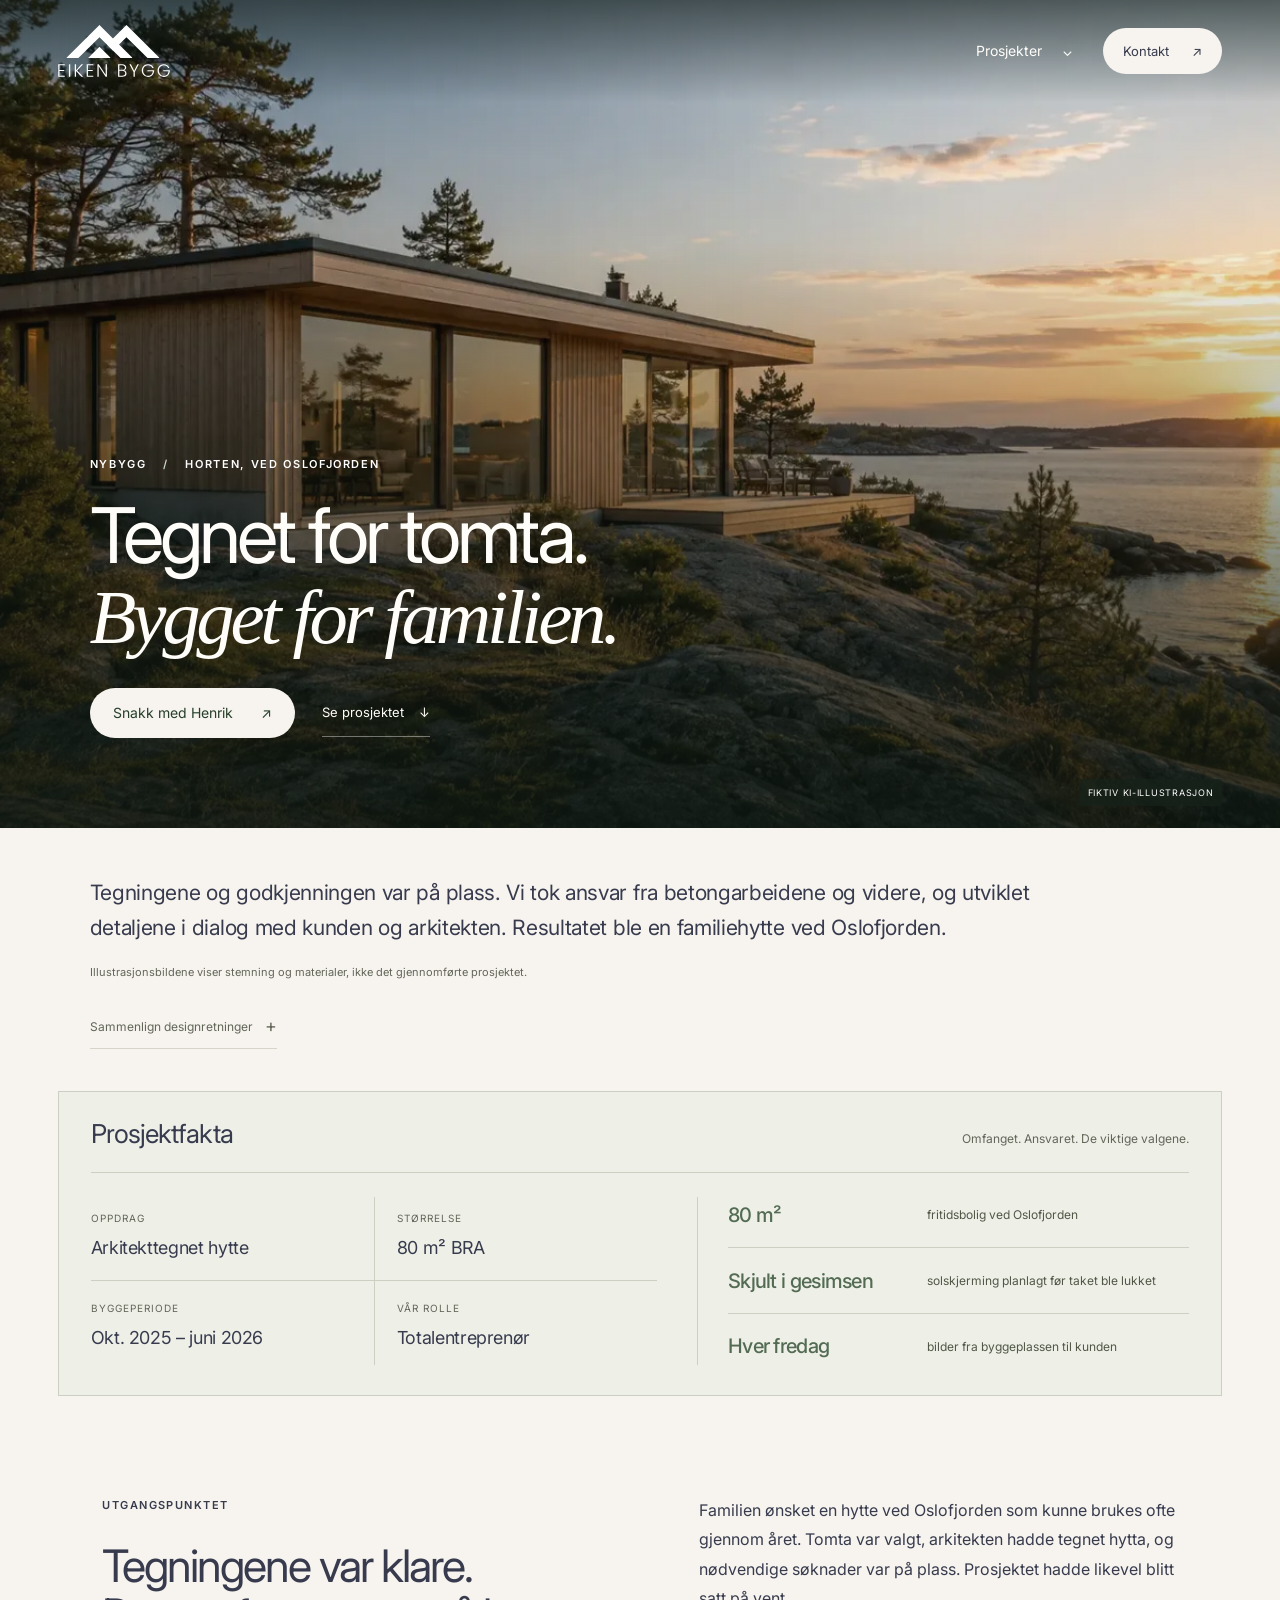
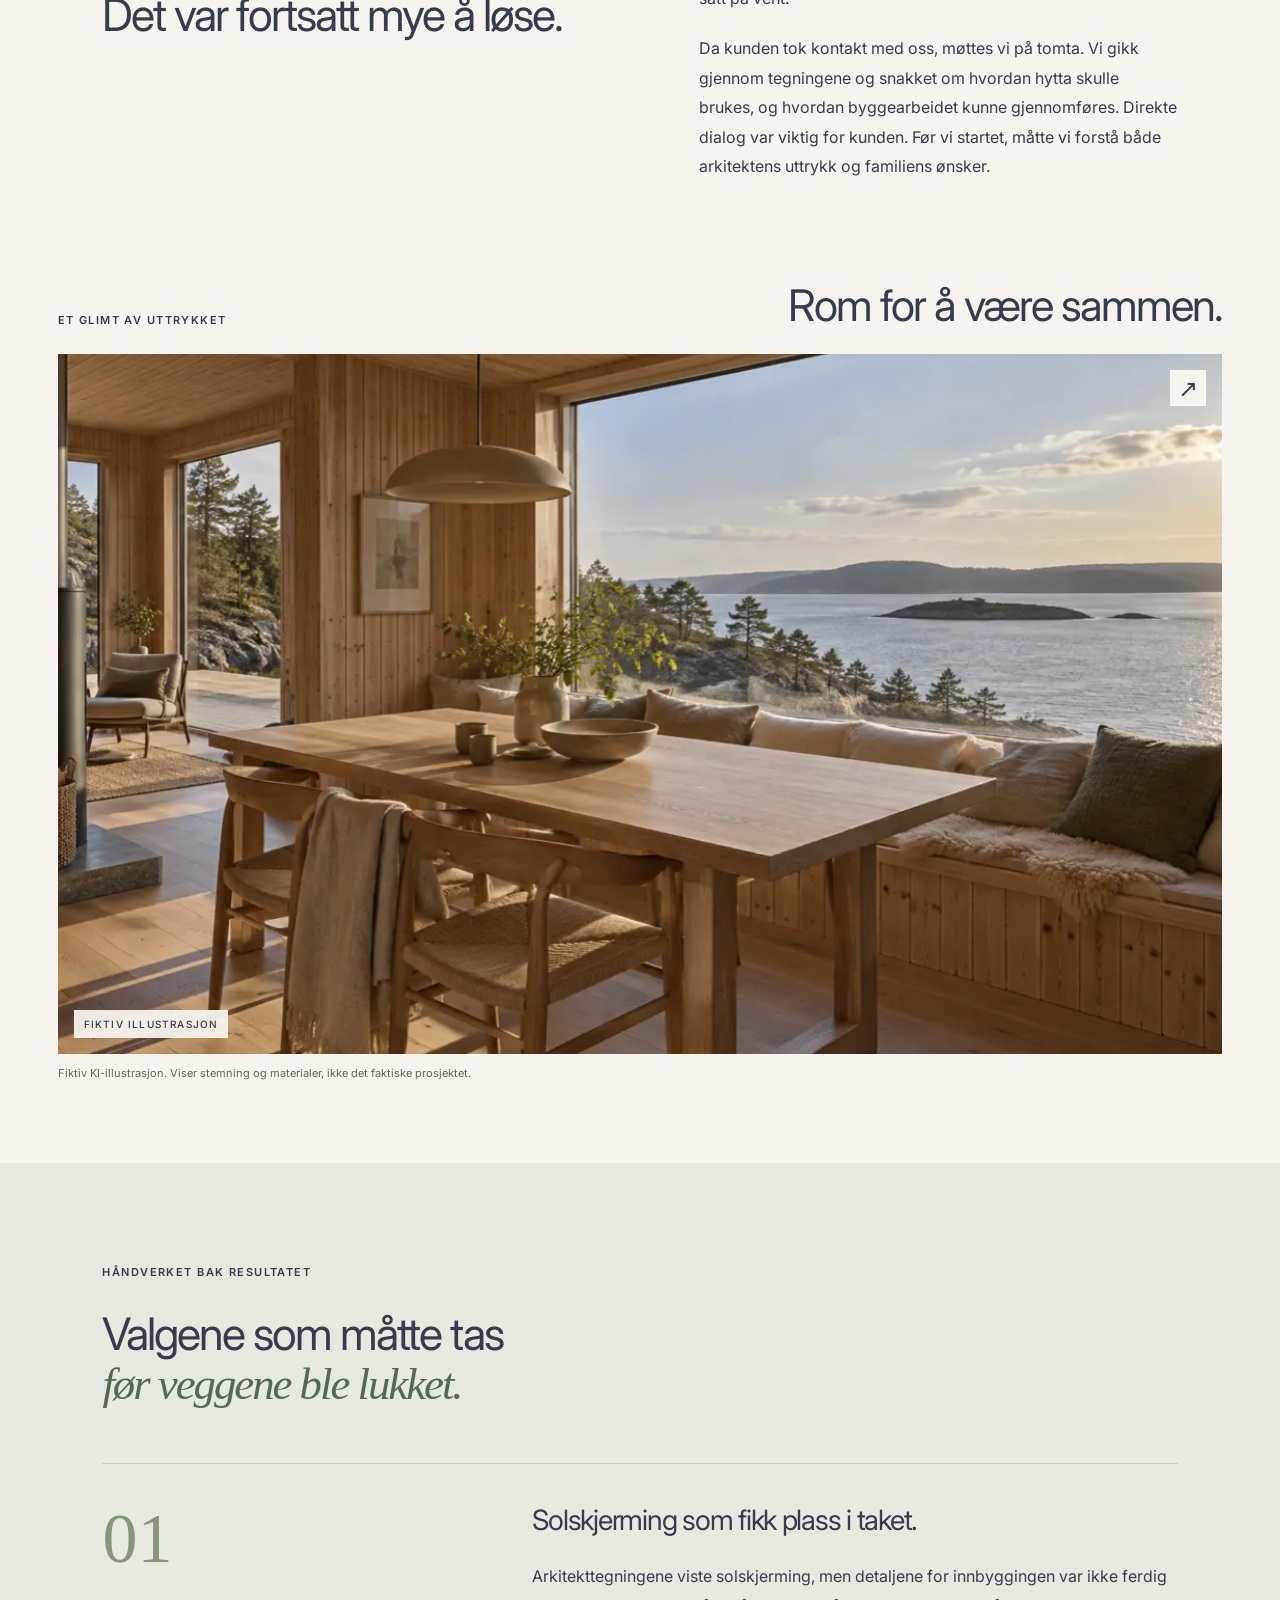
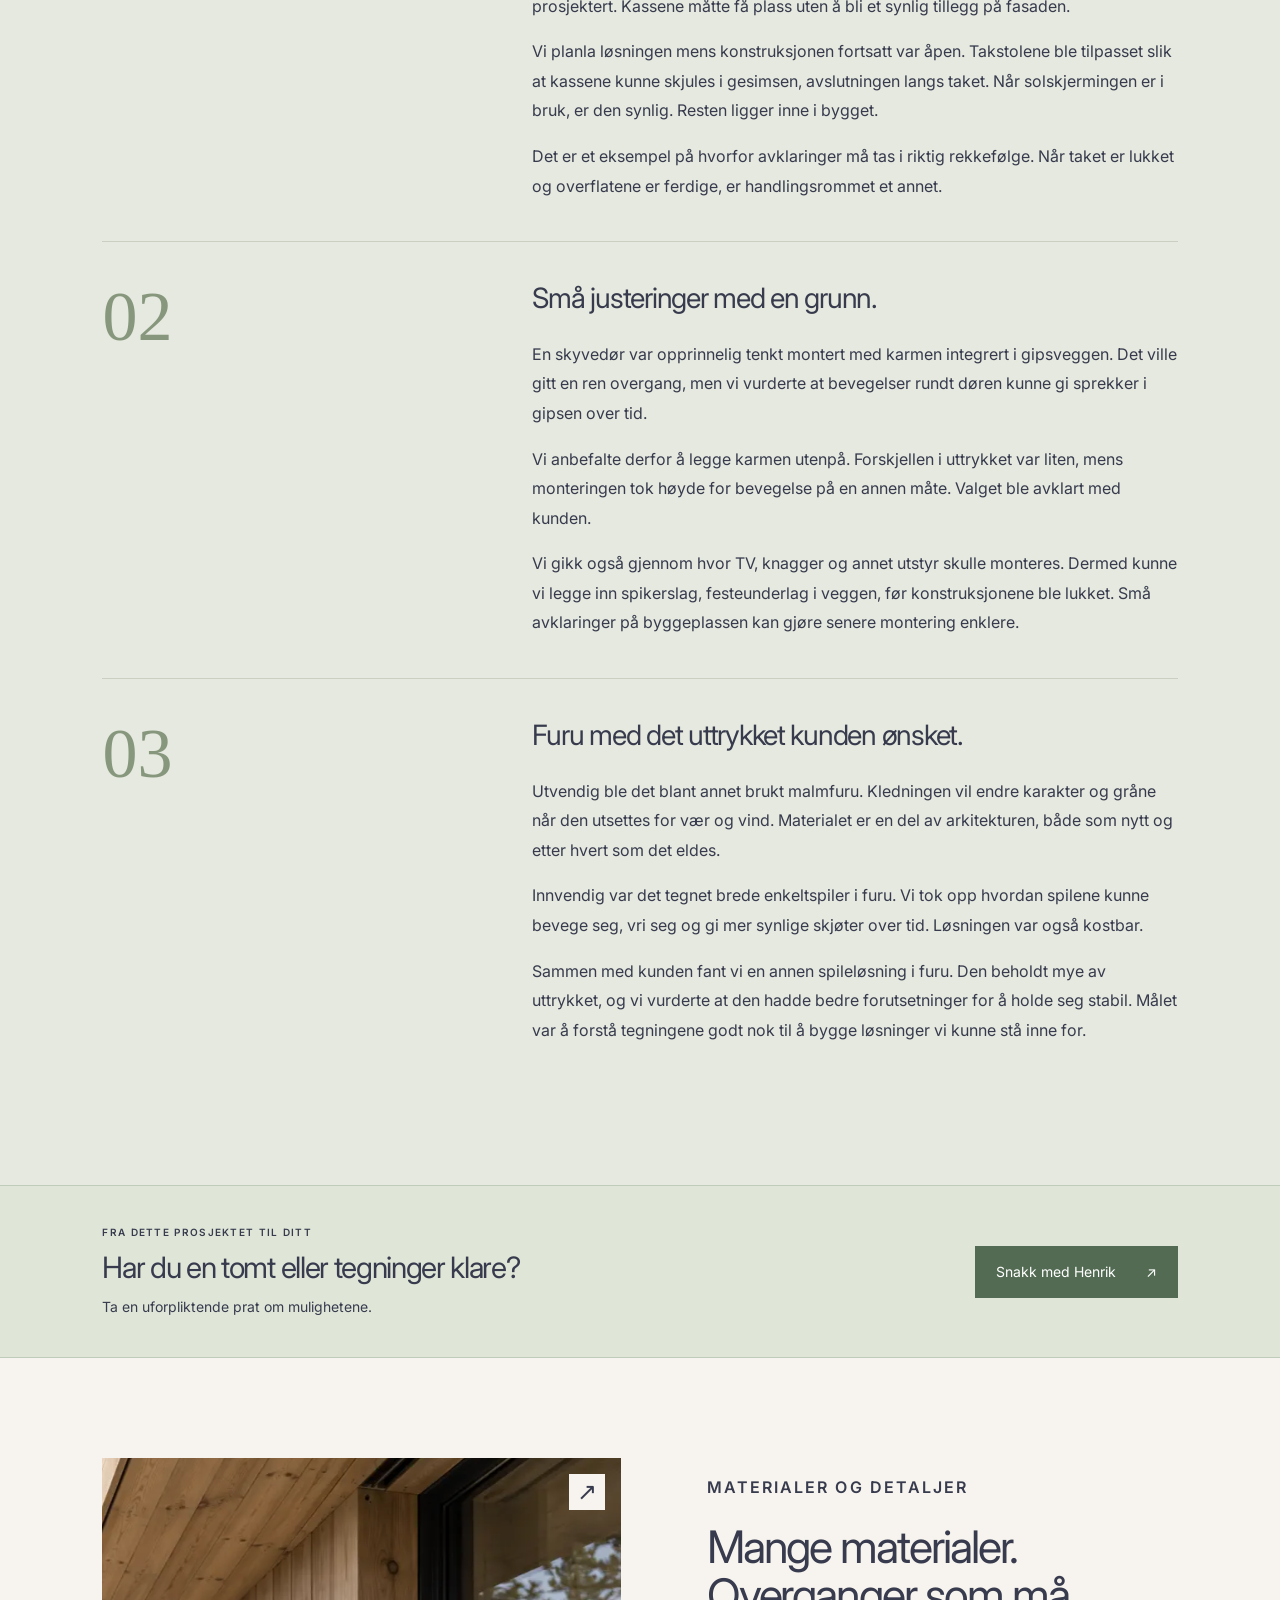
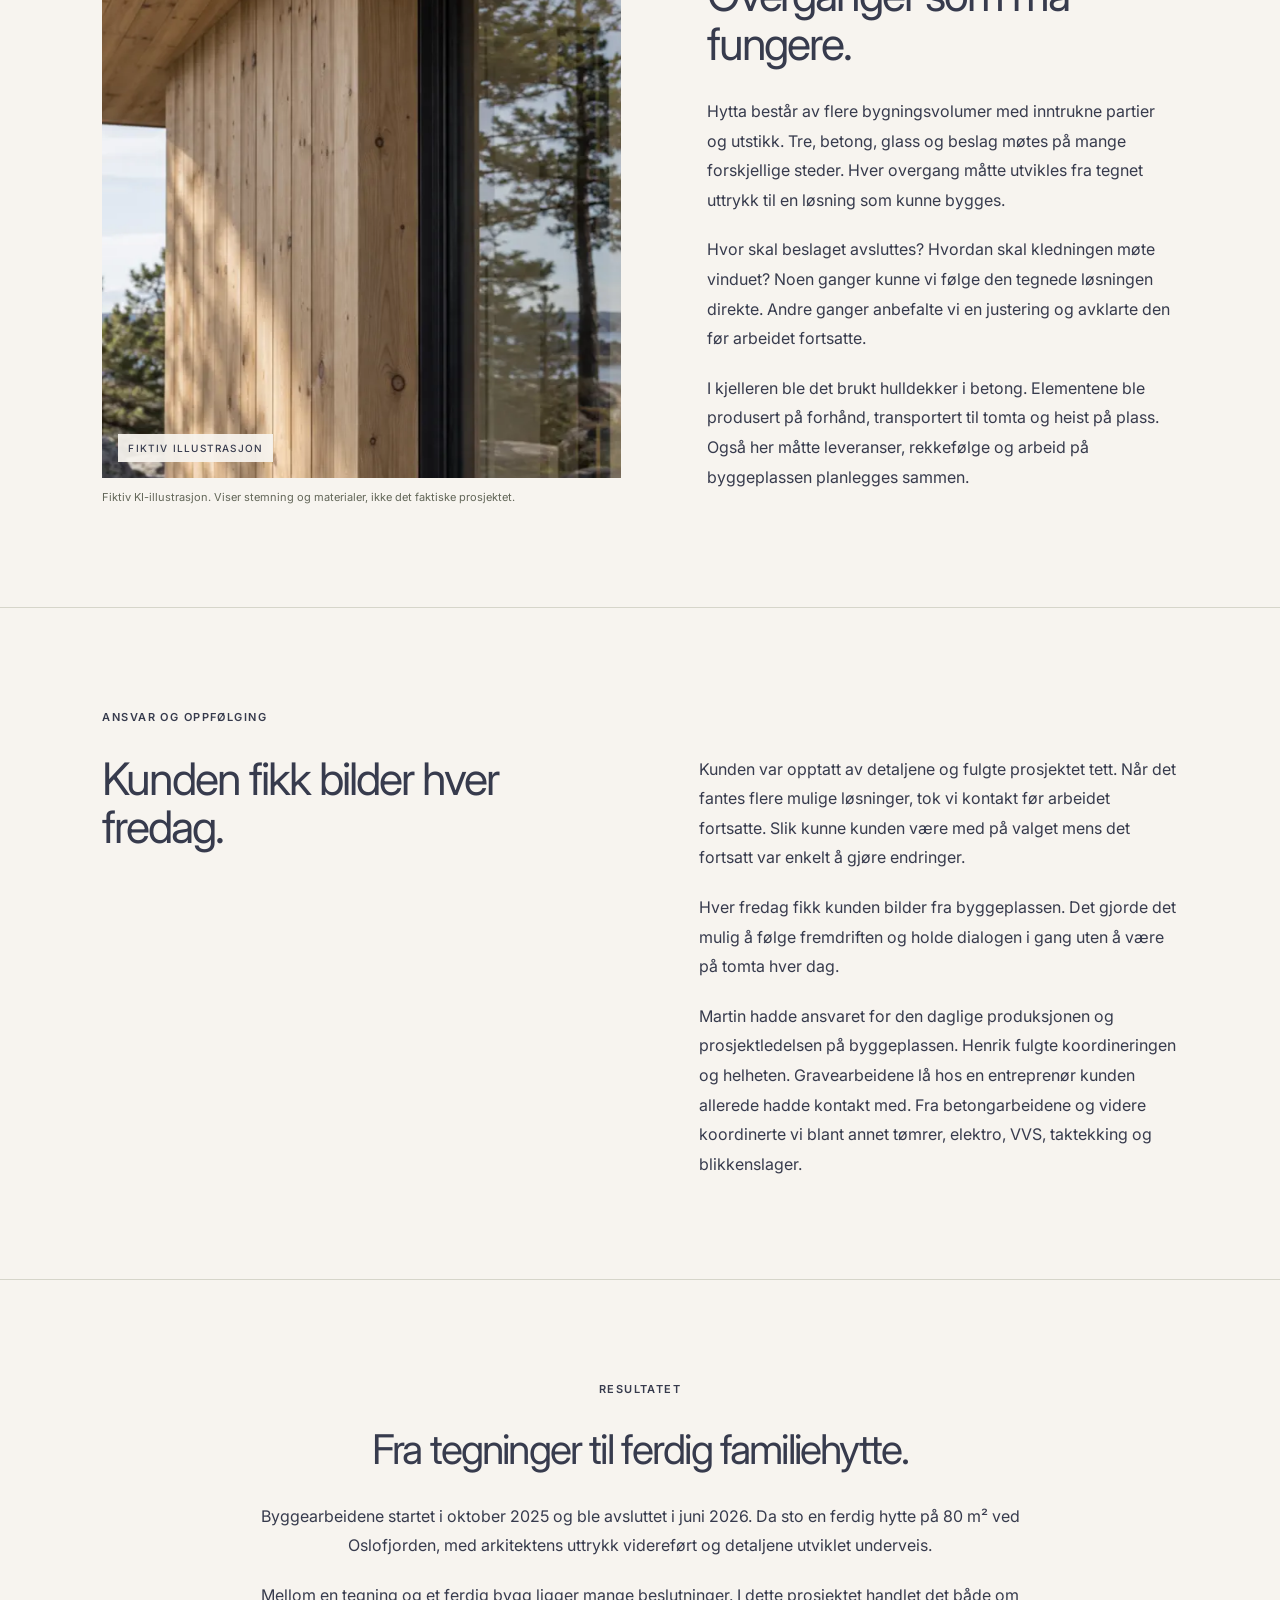
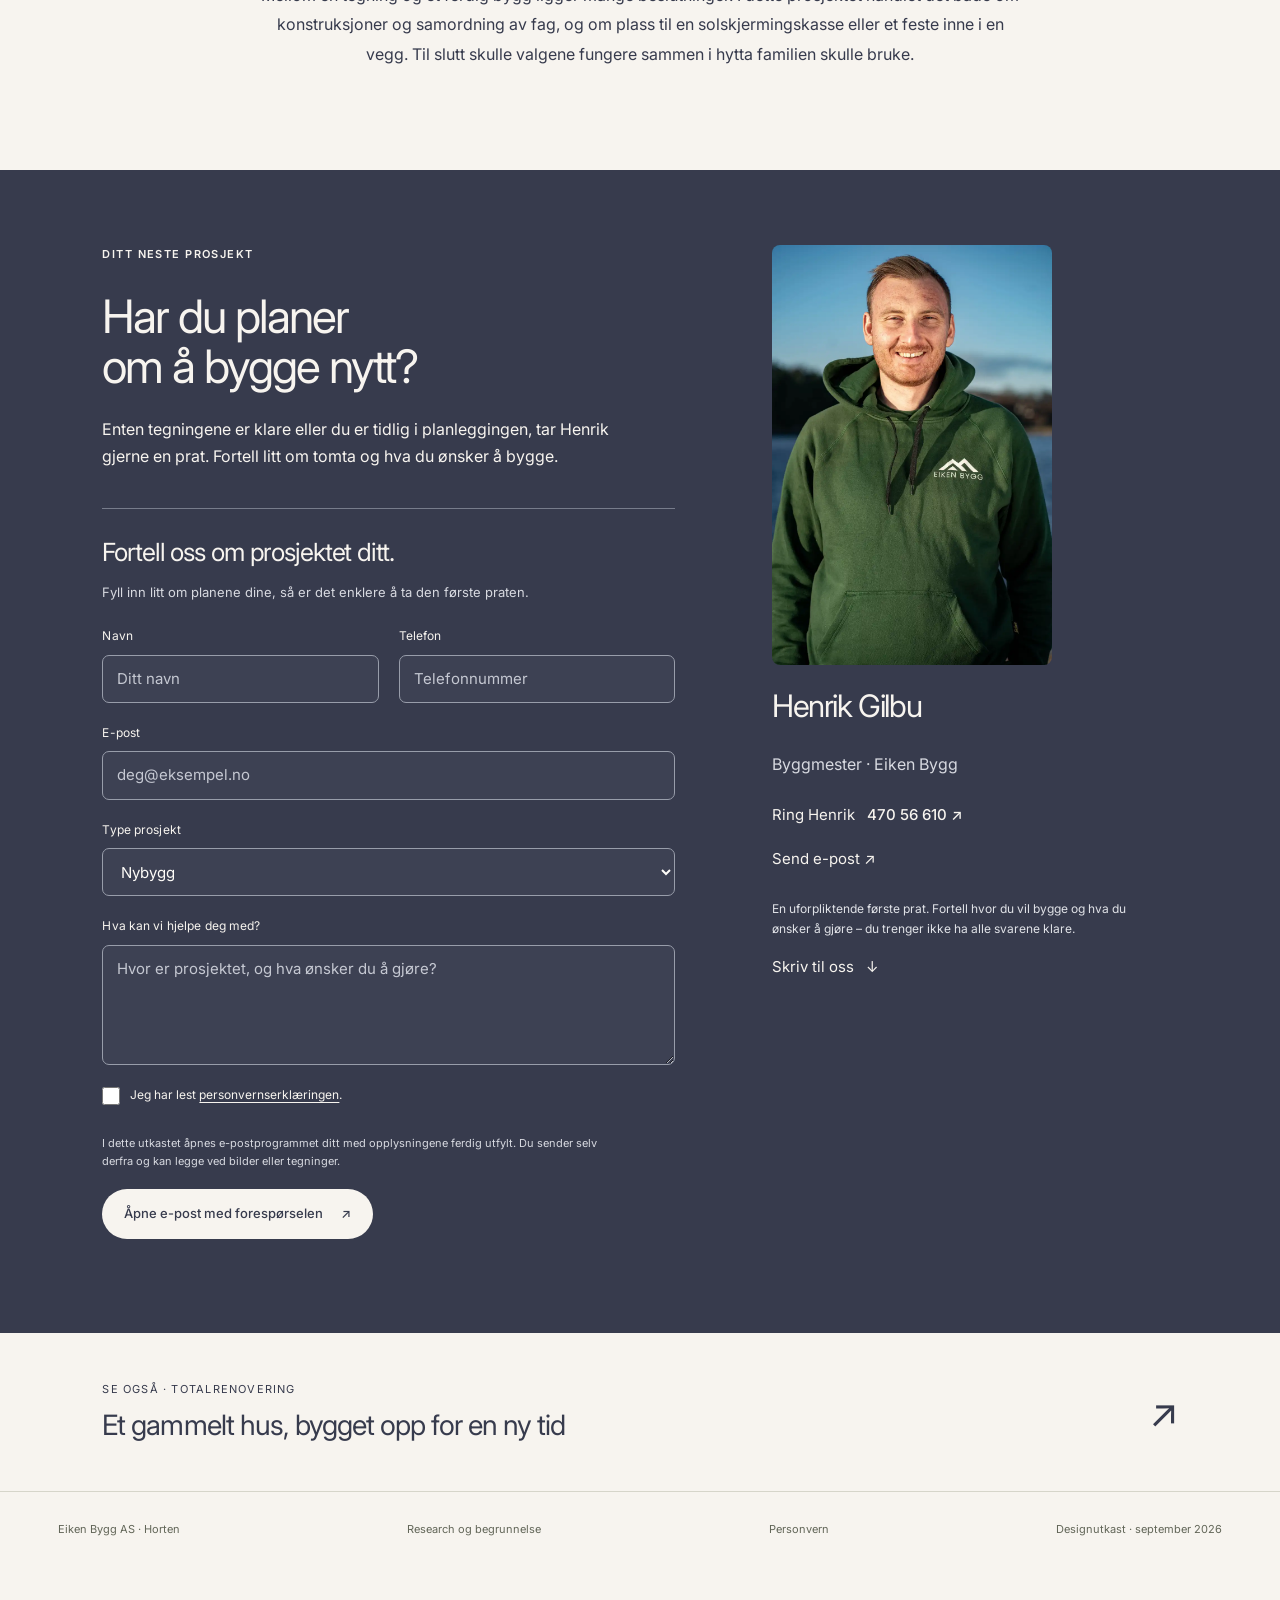
==== commit 7fc2f29e: "Introduce immersive full-width project heroes with responsive navigation and contact flow" ====
--- a/horten.html
+++ b/horten.html
@@ -1 +1 @@
-<!doctype html><html lang="nb"><head><meta charset="utf-8"><meta name="viewport" content="width=device-width,initial-scale=1"><meta name="robots" content="noindex,nofollow"><meta name="theme-color" content="#373b4d"><title>Hytte tegnet for tomta, bygget for familien | Eiken Bygg</title><meta name="description" content="Tegningene og godkjenningen var på plass. Vi tok ansvar fra betongarbeidene og videre, og utviklet detaljene i dialog med kunden og arkitekten. Resultatet ble en familiehytte ved Oslofjorden."><link rel="icon" href="data:image/svg+xml,%3Csvg xmlns='http://www.w3.org/2000/svg' viewBox='0 0 40 40'%3E%3Crect width='40' height='40' fill='%23536853'/%3E%3Ctext x='9' y='29' font-family='Arial' font-size='28' fill='white'%3EE%3C/text%3E%3C/svg%3E"><link rel="preconnect" href="https://fonts.googleapis.com"><link rel="preconnect" href="https://fonts.gstatic.com" crossorigin><link rel="stylesheet" href="https://fonts.googleapis.com/css2?family=Inter:wght@400;500;600;700&display=swap"><link rel="stylesheet" href="style.daa3d95c25.css"><meta property="og:type" content="website"><meta property="og:locale" content="nb_NO"><meta property="og:title" content="Hytte tegnet for tomta, bygget for familien | Eiken Bygg"><meta property="og:description" content="Tegningene og godkjenningen var på plass. Vi tok ansvar fra betongarbeidene og videre, og utviklet detaljene i dialog med kunden og arkitekten. Resultatet ble en familiehytte ved Oslofjorden."><meta property="og:url" content="https://dabiel-94.github.io/eiken-bygg-prosjektcaser/horten.html"><meta property="og:image" content="https://dabiel-94.github.io/eiken-bygg-prosjektcaser/assets/horten-fictional.webp"><meta property="og:image:alt" content="Fiktiv KI-illustrasjon. Viser ikke det faktiske prosjektet."><meta name="twitter:card" content="summary_large_image"></head><body class="direction-a" data-project="horten"><aside class="review-bar" aria-label="Designretning"><a href="index.html">← Designsprint</a><span>Se samme prosjekt i:</span><nav aria-label="Velg designretning"><a data-variant="a" href="?retning=a">A · Historien</a><a data-variant="b" href="?retning=b">B · Håndverket</a><a data-variant="c" href="?retning=c">C · Neste prosjekt</a></nav><button class="share-button" type="button">Kopier lenke ↗</button><span class="share-status" role="status" aria-live="polite"></span><span class="draft">UTKAST</span></aside><a class="skip" href="#main">Hopp til innhold</a><header class="site-header"><a class="brand" href="index.html" aria-label="Eiken Bygg, prosjektutkast"><img src="assets/eiken-logo.svg" alt="Eiken Bygg" width="115" height="65"></a><nav aria-label="Hovedmeny"><a href="husoy.html">Husøy</a><a href="horten.html">Horten</a><a class="nav-contact" href="#henrik">Ta en prat <span aria-hidden="true">↗</span></a></nav></header><div class="reading-progress" aria-hidden="true"></div><main id="main"><section class="hero"><div class="hero-copy"><p class="eyebrow">Nybygg <span> / </span> Horten, ved Oslofjorden</p><h1 data-a="Tegnet for tomta.<br>Bygget for<br><em>familien.</em>" data-b="Arkitekttegnet<br>hytte i Horten." data-c="Har du tegninger klare?<br>Se hytta i Horten.">Tegnet for tomta.<br>Bygget for<br><em>familien.</em></h1><p class="hero-intro">Tegningene og godkjenningen var på plass. Vi tok ansvar fra betongarbeidene og videre, og utviklet detaljene i dialog med kunden og arkitekten. Resultatet ble en familiehytte ved Oslofjorden.</p><div class="hero-actions"><a class="button" href="#henrik">Ta en prat med Henrik <span aria-hidden="true">↗</span></a><a class="text-link" href="#historien">Se hvordan vi løste jobben ↓</a></div></div><figure class="project-image fictional-image"><button class="image-frame" type="button" aria-label="Se illustrasjonsbildet større"><img src="assets/horten-fictional.webp" alt="Fiktiv, KI-generert familiehytte med trekledning ved en norsk fjord." width="1536" height="1024" fetchpriority="high"><span class="image-badge">FIKTIV ILLUSTRASJON</span><span class="image-expand" aria-hidden="true">↗</span></button><figcaption>Fiktivt illustrasjonsbilde, laget med KI. Viser ikke det gjennomførte prosjektet.</figcaption></figure></section><section class="project-summary" aria-labelledby="facts-title"><div class="summary-heading"><h2 id="facts-title">Prosjektfakta</h2><p>Omfanget. Ansvaret. De viktige valgene.</p></div><div class="summary-grid"><dl class="facts"><div><dt>Oppdrag</dt><dd>Arkitekttegnet hytte</dd></div><div><dt>Størrelse</dt><dd>80 m² BRA</dd></div><div><dt>Byggeperiode</dt><dd>Okt. 2025 – juni 2026</dd></div><div><dt>Vår rolle</dt><dd>Totalentreprenør</dd></div></dl><div class="early-proof"><div class="proofs"><div><strong>80 m²</strong><span>fritidsbolig ved Oslofjorden</span></div><div><strong>Skjult i gesimsen</strong><span>solskjerming planlagt før taket ble lukket</span></div><div><strong>Hver fredag</strong><span>bilder fra byggeplassen til kunden</span></div></div></div></div></section><section class="story-intro section" id="historien"><div><p class="eyebrow">Utgangspunktet</p><h2>Tegningene var klare.<br>Det var fortsatt mye å løse.</h2></div><div class="prose"><p>Familien ønsket en hytte ved Oslofjorden som kunne brukes ofte gjennom året. Tomta var valgt, arkitekten hadde tegnet hytta, og nødvendige søknader var på plass. Prosjektet hadde likevel blitt satt på vent.</p><p>Da kunden tok kontakt med oss, møttes vi på tomta. Vi gikk gjennom tegningene og snakket om hvordan hytta skulle brukes, og hvordan byggearbeidet kunne gjennomføres. Direkte dialog var viktig for kunden. Før vi startet, måtte vi forstå både arkitektens uttrykk og familiens ønsker.</p></div></section><section class="photo-interlude" aria-label="Illustrert stemning"><div class="photo-heading"><p class="eyebrow">Et glimt av uttrykket</p><h2>Rom for å være sammen.</h2></div><figure class="project-image fictional-image"><button class="image-frame" type="button" aria-label="Se illustrasjonsbildet større"><img src="assets/horten-interior.webp" alt="Fiktiv KI-illustrasjon: familiehytte med furupanel og utsikt mot fjorden." width="1200" height="800" loading="lazy"><span class="image-badge">FIKTIV ILLUSTRASJON</span><span class="image-expand" aria-hidden="true">↗</span></button><figcaption>Fiktiv KI-illustrasjon. Viser stemning og materialer, ikke det faktiske prosjektet.</figcaption></figure></section><section class="work section" id="arbeidet"><div class="section-heading"><p class="eyebrow">Håndverket bak resultatet</p><h2>Valgene som måtte tas<br><em>før veggene ble lukket.</em></h2></div><article class="chapter"><div class="chapter-number">01</div><div><h3>Solskjerming som fikk plass i taket.</h3><p>Arkitekttegningene viste solskjerming, men detaljene for innbyggingen var ikke ferdig prosjektert. Kassene måtte få plass uten å bli et synlig tillegg på fasaden.</p><p>Vi planla løsningen mens konstruksjonen fortsatt var åpen. Takstolene ble tilpasset slik at kassene kunne skjules i gesimsen, avslutningen langs taket. Når solskjermingen er i bruk, er den synlig. Resten ligger inne i bygget.</p><p>Det er et eksempel på hvorfor avklaringer må tas i riktig rekkefølge. Når taket er lukket og overflatene er ferdige, er handlingsrommet et annet.</p></div></article><article class="chapter"><div class="chapter-number">02</div><div><h3>Små justeringer med en grunn.</h3><p>En skyvedør var opprinnelig tenkt montert med karmen integrert i gipsveggen. Det ville gitt en ren overgang, men vi vurderte at bevegelser rundt døren kunne gi sprekker i gipsen over tid.</p><p>Vi anbefalte derfor å legge karmen utenpå. Forskjellen i uttrykket var liten, mens monteringen tok høyde for bevegelse på en annen måte. Valget ble avklart med kunden.</p><p>Vi gikk også gjennom hvor TV, knagger og annet utstyr skulle monteres. Dermed kunne vi legge inn spikerslag, festeunderlag i veggen, før konstruksjonene ble lukket. Små avklaringer på byggeplassen kan gjøre senere montering enklere.</p></div></article><article class="chapter"><div class="chapter-number">03</div><div><h3>Furu med det uttrykket kunden ønsket.</h3><p>Utvendig ble det blant annet brukt malmfuru. Kledningen vil endre karakter og gråne når den utsettes for vær og vind. Materialet er en del av arkitekturen, både som nytt og etter hvert som det eldes.</p><p>Innvendig var det tegnet brede enkeltspiler i furu. Vi tok opp hvordan spilene kunne bevege seg, vri seg og gi mer synlige skjøter over tid. Løsningen var også kostbar.</p><p>Sammen med kunden fant vi en annen spileløsning i furu. Den beholdt mye av uttrykket, og vi vurderte at den hadde bedre forutsetninger for å holde seg stabil. Målet var å forstå tegningene godt nok til å bygge løsninger vi kunne stå inne for.</p></div></article></section><aside class="mid-contact"><div><p class="eyebrow">Fra dette prosjektet til ditt</p><h2>Har du en tomt eller tegninger klare?</h2><p>Ta en uforpliktende prat om mulighetene.</p></div><a class="button" href="#henrik">Snakk med Henrik <span aria-hidden="true">↗</span></a></aside><section class="detail section"><figure class="project-image fictional-image"><button class="image-frame" type="button" aria-label="Se illustrasjonsbildet større"><img src="assets/horten-facade.webp" alt="Fiktiv KI-illustrasjon: overgangen mellom trekledning, vindu og takutspring." width="1200" height="800" loading="lazy"><span class="image-badge">FIKTIV ILLUSTRASJON</span><span class="image-expand" aria-hidden="true">↗</span></button><figcaption>Fiktiv KI-illustrasjon. Viser stemning og materialer, ikke det faktiske prosjektet.</figcaption></figure><div class="prose"><p class="eyebrow">Materialer og detaljer</p><h2>Mange materialer.<br>Overganger som må fungere.</h2><p>Hytta består av flere bygningsvolumer med inntrukne partier og utstikk. Tre, betong, glass og beslag møtes på mange forskjellige steder. Hver overgang måtte utvikles fra tegnet uttrykk til en løsning som kunne bygges.</p><p>Hvor skal beslaget avsluttes? Hvordan skal kledningen møte vinduet? Noen ganger kunne vi følge den tegnede løsningen direkte. Andre ganger anbefalte vi en justering og avklarte den før arbeidet fortsatte.</p><p>I kjelleren ble det brukt hulldekker i betong. Elementene ble produsert på forhånd, transportert til tomta og heist på plass. Også her måtte leveranser, rekkefølge og arbeid på byggeplassen planlegges sammen.</p></div></section><section class="process section" id="oppfolging"><p class="eyebrow">Ansvar og oppfølging</p><div class="process-inner"><h2>Kunden fikk bilder hver fredag.</h2><div class="prose"><p>Kunden var opptatt av detaljene og fulgte prosjektet tett. Når det fantes flere mulige løsninger, tok vi kontakt før arbeidet fortsatte. Slik kunne kunden være med på valget mens det fortsatt var enkelt å gjøre endringer.</p><p>Hver fredag fikk kunden bilder fra byggeplassen. Det gjorde det mulig å følge fremdriften og holde dialogen i gang uten å være på tomta hver dag.</p><p>Martin hadde ansvaret for den daglige produksjonen og prosjektledelsen på byggeplassen. Henrik fulgte koordineringen og helheten. Gravearbeidene lå hos en entreprenør kunden allerede hadde kontakt med. Fra betongarbeidene og videre koordinerte vi blant annet tømrer, elektro, VVS, taktekking og blikkenslager.</p></div></div></section><section class="result section" id="resultatet"><p class="eyebrow">Resultatet</p><h2>Fra tegninger til ferdig familiehytte.</h2><div class="prose"><p>Byggearbeidene startet i oktober 2025 og ble avsluttet i juni 2026. Da sto en ferdig hytte på 80 m² ved Oslofjorden, med arkitektens uttrykk videreført og detaljene utviklet underveis.</p><p>Mellom en tegning og et ferdig bygg ligger mange beslutninger. I dette prosjektet handlet det både om konstruksjoner og samordning av fag, og om plass til en solskjermingskasse eller et feste inne i en vegg. Til slutt skulle valgene fungere sammen i hytta familien skulle bruke.</p></div></section><section class="contact section" id="kontakt"><div class="contact-intro"><p class="eyebrow">Ditt neste prosjekt</p><h2>Har du planer<br>om å bygge nytt?</h2><p>Enten tegningene er klare eller du er tidlig i planleggingen, tar Henrik gjerne en prat. Fortell litt om tomta og hva du ønsker å bygge.</p></div><div class="contact-person" id="henrik" tabindex="-1"><figure class="henrik-photo"><img src="assets/henrik-eiken.webp" alt="Henrik Gilbu, byggmester i Eiken Bygg." width="1000" height="1500" loading="lazy"><figcaption>Henrik Gilbu · Byggmester i Eiken Bygg</figcaption></figure><h3>Henrik Gilbu</h3><p>Byggmester · Eiken Bygg</p><a class="contact-text-link contact-phone" data-contact="phone" href="tel:+4747056610">Ring Henrik <span>470 56 610 ↗</span></a><a class="contact-text-link contact-mail" data-contact="email" href="mailto:post@eiken-bygg.no?subject=Sp%C3%B8rsm%C3%A5l%20om%20nybygg&amp;body=Hei%20Henrik%21%0A%0AJeg%20vurderer%20et%20byggeprosjekt%20og%20%C3%B8nsker%20en%20prat.%0A%0ASted%3A%0ADette%20%C3%B8nsker%20jeg%20%C3%A5%20gj%C3%B8re%3A%0A%C3%98nsket%20tidspunkt%3A%0ATelefon%3A%0A%0AHilsen%0A">Send e-post ↗</a><p class="contact-note">En uforpliktende første prat. Fortell hvor du vil bygge og hva du ønsker å gjøre – du trenger ikke ha alle svarene klare.</p><a class="contact-text-link form-jump" href="#prosjektskjema">Skriv til oss <span aria-hidden="true">↓</span></a></div><form class="project-form" id="prosjektskjema" aria-labelledby="form-title"><h3 id="form-title">Fortell oss om prosjektet ditt.</h3><p class="form-intro">Fyll inn litt om planene dine, så er det enklere å ta den første praten.</p><div class="form-grid"><label>Navn<input name="name" autocomplete="name" required maxlength="100" placeholder="Ditt navn"></label><label>Telefon<input name="phone" type="tel" autocomplete="tel" required maxlength="30" placeholder="Telefonnummer"></label><label class="full-field">E-post<input name="email" type="email" autocomplete="email" required maxlength="200" placeholder="deg@eksempel.no"></label><label class="full-field">Type prosjekt<select name="project"><option>Nybygg</option><option>Renovering</option><option>Tilbygg</option><option>Fasade</option><option>Annet</option></select></label><label class="full-field">Hva kan vi hjelpe deg med?<textarea name="message" rows="4" maxlength="1800" required placeholder="Hvor er prosjektet, og hva ønsker du å gjøre?"></textarea></label></div><label class="form-consent"><input type="checkbox" required><span>Jeg har lest <a href="https://eiken-bygg.no/personvern/" target="_blank" rel="noopener">personvernserklæringen</a>.</span></label><p class="form-note" id="form-note">I dette utkastet åpnes e-postprogrammet ditt med opplysningene ferdig utfylt. Du sender selv derfra og kan legge ved bilder eller tegninger.</p><button class="form-submit" type="submit" aria-describedby="form-note">Åpne e-post med forespørselen <span aria-hidden="true">↗</span></button><p class="form-status" role="status" aria-live="polite"></p><noscript><p>Bruk telefon eller e-postlenken ved Henrik for å kontakte oss.</p></noscript></form></section><a class="next-project" href="husoy.html"><span><small>Se også · Totalrenovering</small><strong>Et gammelt hus, bygget opp for en ny tid</strong></span><span aria-hidden="true">↗</span></a><a class="floating-contact" href="#henrik" aria-label="Kontakt Henrik – gå til kontaktinformasjon"><img src="assets/henrik-eiken.webp" alt="" width="48" height="48"><span><small>Ditt neste prosjekt?</small><strong>Kontakt Henrik</strong></span><span class="contact-arrow" aria-hidden="true">↗</span></a></main><footer><p>Eiken Bygg AS · Horten</p><a href="research.html">Research og begrunnelse</a><a href="https://eiken-bygg.no/personvern/">Personvern</a><p>Designutkast · september 2026</p></footer><script src="script.2eff17ccaa.js"></script><dialog class="image-viewer" aria-label="Forstørret illustrasjonsbilde"><div class="gallery-controls"><button class="gallery-prev" type="button" aria-label="Forrige bilde">←</button><span class="gallery-count" aria-live="polite"></span><button class="gallery-next" type="button" aria-label="Neste bilde">→</button></div><button class="viewer-close" type="button" aria-label="Lukk bildet">Lukk ×</button><img alt=""><p></p></dialog></body></html>+<!doctype html><html lang="nb"><head><meta charset="utf-8"><meta name="viewport" content="width=device-width,initial-scale=1"><meta name="robots" content="noindex,nofollow"><meta name="theme-color" content="#373b4d"><title>Hytte tegnet for tomta, bygget for familien | Eiken Bygg</title><meta name="description" content="Tegningene og godkjenningen var på plass. Vi tok ansvar fra betongarbeidene og videre, og utviklet detaljene i dialog med kunden og arkitekten. Resultatet ble en familiehytte ved Oslofjorden."><link rel="icon" href="data:image/svg+xml,%3Csvg xmlns='http://www.w3.org/2000/svg' viewBox='0 0 40 40'%3E%3Crect width='40' height='40' fill='%23536853'/%3E%3Ctext x='9' y='29' font-family='Arial' font-size='28' fill='white'%3EE%3C/text%3E%3C/svg%3E"><link rel="preconnect" href="https://fonts.googleapis.com"><link rel="preconnect" href="https://fonts.gstatic.com" crossorigin><link rel="stylesheet" href="https://fonts.googleapis.com/css2?family=Inter:wght@400;500;600;700&display=swap"><link rel="stylesheet" href="style.ba91d687ce.css"><meta property="og:type" content="website"><meta property="og:locale" content="nb_NO"><meta property="og:title" content="Hytte tegnet for tomta, bygget for familien | Eiken Bygg"><meta property="og:description" content="Tegningene og godkjenningen var på plass. Vi tok ansvar fra betongarbeidene og videre, og utviklet detaljene i dialog med kunden og arkitekten. Resultatet ble en familiehytte ved Oslofjorden."><meta property="og:url" content="https://dabiel-94.github.io/eiken-bygg-prosjektcaser/horten.html"><meta property="og:image" content="https://dabiel-94.github.io/eiken-bygg-prosjektcaser/assets/horten-fictional.webp"><meta property="og:image:alt" content="Fiktiv KI-illustrasjon. Viser ikke det faktiske prosjektet."><meta name="twitter:card" content="summary_large_image"></head><body class="direction-a" data-project="horten"><a class="skip" href="#main">Hopp til innhold</a><header class="site-header immersive-header"><a class="brand" href="index.html" aria-label="Eiken Bygg, prosjektutkast"><img src="assets/eiken-logo.svg" alt="Eiken Bygg" width="115" height="65"></a><nav aria-label="Hovedmeny"><details class="project-menu"><summary>Prosjekter <span aria-hidden="true">⌄</span></summary><div><a href="husoy.html">Husøy · Totalrenovering</a><a href="horten.html">Horten · Nybygg</a><a href="index.html">Alle designutkast</a></div></details><a class="header-contact" href="#henrik">Kontakt <span aria-hidden="true">↗</span></a></nav></header><div class="reading-progress" aria-hidden="true"></div><main id="main"><section class="hero immersive-hero" aria-labelledby="project-title"><figure class="hero-media"><img src="assets/horten-fictional.webp" alt="Fiktiv, KI-generert familiehytte med trekledning ved en norsk fjord." width="1200" height="800" fetchpriority="high"></figure><div class="hero-shade" aria-hidden="true"></div><div class="hero-copy"><p class="eyebrow">Nybygg <span> / </span> Horten, ved Oslofjorden</p><h1 id="project-title" data-a="Tegnet for tomta.<br><em>Bygget for familien.</em>" data-b="Arkitekttegnet<br><em>hytte i Horten.</em>" data-c="Fra tegninger<br><em>til familiehytte.</em>">Tegnet for tomta.<br><em>Bygget for familien.</em></h1><div class="hero-actions"><a class="hero-contact" href="#henrik">Snakk med Henrik <span aria-hidden="true">↗</span></a><a class="hero-explore" href="#prosjektstart">Se prosjektet <span aria-hidden="true">↓</span></a></div></div><span class="hero-image-note">Fiktiv KI-illustrasjon</span></section><div class="hero-lead" id="prosjektstart"><p>Tegningene og godkjenningen var på plass. Vi tok ansvar fra betongarbeidene og videre, og utviklet detaljene i dialog med kunden og arkitekten. Resultatet ble en familiehytte ved Oslofjorden.</p><small>Illustrasjonsbildene viser stemning og materialer, ikke det gjennomførte prosjektet.</small><details class="design-review"><summary>Sammenlign designretninger</summary><aside class="review-bar" aria-label="Designretning"><a href="index.html">← Designsprint</a><span>Se samme prosjekt i:</span><nav aria-label="Velg designretning"><a data-variant="a" href="?retning=a">A · Historien</a><a data-variant="b" href="?retning=b">B · Håndverket</a><a data-variant="c" href="?retning=c">C · Neste prosjekt</a></nav><button class="share-button" type="button">Kopier lenke ↗</button><span class="share-status" role="status" aria-live="polite"></span><span class="draft">UTKAST</span></aside></details></div><section class="project-summary" aria-labelledby="facts-title"><div class="summary-heading"><h2 id="facts-title">Prosjektfakta</h2><p>Omfanget. Ansvaret. De viktige valgene.</p></div><div class="summary-grid"><dl class="facts"><div><dt>Oppdrag</dt><dd>Arkitekttegnet hytte</dd></div><div><dt>Størrelse</dt><dd>80 m² BRA</dd></div><div><dt>Byggeperiode</dt><dd>Okt. 2025 – juni 2026</dd></div><div><dt>Vår rolle</dt><dd>Totalentreprenør</dd></div></dl><div class="early-proof"><div class="proofs"><div><strong>80 m²</strong><span>fritidsbolig ved Oslofjorden</span></div><div><strong>Skjult i gesimsen</strong><span>solskjerming planlagt før taket ble lukket</span></div><div><strong>Hver fredag</strong><span>bilder fra byggeplassen til kunden</span></div></div></div></div></section><section class="story-intro section" id="historien"><div><p class="eyebrow">Utgangspunktet</p><h2>Tegningene var klare.<br>Det var fortsatt mye å løse.</h2></div><div class="prose"><p>Familien ønsket en hytte ved Oslofjorden som kunne brukes ofte gjennom året. Tomta var valgt, arkitekten hadde tegnet hytta, og nødvendige søknader var på plass. Prosjektet hadde likevel blitt satt på vent.</p><p>Da kunden tok kontakt med oss, møttes vi på tomta. Vi gikk gjennom tegningene og snakket om hvordan hytta skulle brukes, og hvordan byggearbeidet kunne gjennomføres. Direkte dialog var viktig for kunden. Før vi startet, måtte vi forstå både arkitektens uttrykk og familiens ønsker.</p></div></section><section class="photo-interlude" aria-label="Illustrert stemning"><div class="photo-heading"><p class="eyebrow">Et glimt av uttrykket</p><h2>Rom for å være sammen.</h2></div><figure class="project-image fictional-image"><button class="image-frame" type="button" aria-label="Se illustrasjonsbildet større"><img src="assets/horten-interior.webp" alt="Fiktiv KI-illustrasjon: familiehytte med furupanel og utsikt mot fjorden." width="1200" height="800" loading="lazy"><span class="image-badge">FIKTIV ILLUSTRASJON</span><span class="image-expand" aria-hidden="true">↗</span></button><figcaption>Fiktiv KI-illustrasjon. Viser stemning og materialer, ikke det faktiske prosjektet.</figcaption></figure></section><section class="work section" id="arbeidet"><div class="section-heading"><p class="eyebrow">Håndverket bak resultatet</p><h2>Valgene som måtte tas<br><em>før veggene ble lukket.</em></h2></div><article class="chapter"><div class="chapter-number">01</div><div><h3>Solskjerming som fikk plass i taket.</h3><p>Arkitekttegningene viste solskjerming, men detaljene for innbyggingen var ikke ferdig prosjektert. Kassene måtte få plass uten å bli et synlig tillegg på fasaden.</p><p>Vi planla løsningen mens konstruksjonen fortsatt var åpen. Takstolene ble tilpasset slik at kassene kunne skjules i gesimsen, avslutningen langs taket. Når solskjermingen er i bruk, er den synlig. Resten ligger inne i bygget.</p><p>Det er et eksempel på hvorfor avklaringer må tas i riktig rekkefølge. Når taket er lukket og overflatene er ferdige, er handlingsrommet et annet.</p></div></article><article class="chapter"><div class="chapter-number">02</div><div><h3>Små justeringer med en grunn.</h3><p>En skyvedør var opprinnelig tenkt montert med karmen integrert i gipsveggen. Det ville gitt en ren overgang, men vi vurderte at bevegelser rundt døren kunne gi sprekker i gipsen over tid.</p><p>Vi anbefalte derfor å legge karmen utenpå. Forskjellen i uttrykket var liten, mens monteringen tok høyde for bevegelse på en annen måte. Valget ble avklart med kunden.</p><p>Vi gikk også gjennom hvor TV, knagger og annet utstyr skulle monteres. Dermed kunne vi legge inn spikerslag, festeunderlag i veggen, før konstruksjonene ble lukket. Små avklaringer på byggeplassen kan gjøre senere montering enklere.</p></div></article><article class="chapter"><div class="chapter-number">03</div><div><h3>Furu med det uttrykket kunden ønsket.</h3><p>Utvendig ble det blant annet brukt malmfuru. Kledningen vil endre karakter og gråne når den utsettes for vær og vind. Materialet er en del av arkitekturen, både som nytt og etter hvert som det eldes.</p><p>Innvendig var det tegnet brede enkeltspiler i furu. Vi tok opp hvordan spilene kunne bevege seg, vri seg og gi mer synlige skjøter over tid. Løsningen var også kostbar.</p><p>Sammen med kunden fant vi en annen spileløsning i furu. Den beholdt mye av uttrykket, og vi vurderte at den hadde bedre forutsetninger for å holde seg stabil. Målet var å forstå tegningene godt nok til å bygge løsninger vi kunne stå inne for.</p></div></article></section><aside class="mid-contact"><div><p class="eyebrow">Fra dette prosjektet til ditt</p><h2>Har du en tomt eller tegninger klare?</h2><p>Ta en uforpliktende prat om mulighetene.</p></div><a class="button" href="#henrik">Snakk med Henrik <span aria-hidden="true">↗</span></a></aside><section class="detail section"><figure class="project-image fictional-image"><button class="image-frame" type="button" aria-label="Se illustrasjonsbildet større"><img src="assets/horten-facade.webp" alt="Fiktiv KI-illustrasjon: overgangen mellom trekledning, vindu og takutspring." width="1200" height="800" loading="lazy"><span class="image-badge">FIKTIV ILLUSTRASJON</span><span class="image-expand" aria-hidden="true">↗</span></button><figcaption>Fiktiv KI-illustrasjon. Viser stemning og materialer, ikke det faktiske prosjektet.</figcaption></figure><div class="prose"><p class="eyebrow">Materialer og detaljer</p><h2>Mange materialer.<br>Overganger som må fungere.</h2><p>Hytta består av flere bygningsvolumer med inntrukne partier og utstikk. Tre, betong, glass og beslag møtes på mange forskjellige steder. Hver overgang måtte utvikles fra tegnet uttrykk til en løsning som kunne bygges.</p><p>Hvor skal beslaget avsluttes? Hvordan skal kledningen møte vinduet? Noen ganger kunne vi følge den tegnede løsningen direkte. Andre ganger anbefalte vi en justering og avklarte den før arbeidet fortsatte.</p><p>I kjelleren ble det brukt hulldekker i betong. Elementene ble produsert på forhånd, transportert til tomta og heist på plass. Også her måtte leveranser, rekkefølge og arbeid på byggeplassen planlegges sammen.</p></div></section><section class="process section" id="oppfolging"><p class="eyebrow">Ansvar og oppfølging</p><div class="process-inner"><h2>Kunden fikk bilder hver fredag.</h2><div class="prose"><p>Kunden var opptatt av detaljene og fulgte prosjektet tett. Når det fantes flere mulige løsninger, tok vi kontakt før arbeidet fortsatte. Slik kunne kunden være med på valget mens det fortsatt var enkelt å gjøre endringer.</p><p>Hver fredag fikk kunden bilder fra byggeplassen. Det gjorde det mulig å følge fremdriften og holde dialogen i gang uten å være på tomta hver dag.</p><p>Martin hadde ansvaret for den daglige produksjonen og prosjektledelsen på byggeplassen. Henrik fulgte koordineringen og helheten. Gravearbeidene lå hos en entreprenør kunden allerede hadde kontakt med. Fra betongarbeidene og videre koordinerte vi blant annet tømrer, elektro, VVS, taktekking og blikkenslager.</p></div></div></section><section class="result section" id="resultatet"><p class="eyebrow">Resultatet</p><h2>Fra tegninger til ferdig familiehytte.</h2><div class="prose"><p>Byggearbeidene startet i oktober 2025 og ble avsluttet i juni 2026. Da sto en ferdig hytte på 80 m² ved Oslofjorden, med arkitektens uttrykk videreført og detaljene utviklet underveis.</p><p>Mellom en tegning og et ferdig bygg ligger mange beslutninger. I dette prosjektet handlet det både om konstruksjoner og samordning av fag, og om plass til en solskjermingskasse eller et feste inne i en vegg. Til slutt skulle valgene fungere sammen i hytta familien skulle bruke.</p></div></section><section class="contact section" id="kontakt"><div class="contact-intro"><p class="eyebrow">Ditt neste prosjekt</p><h2>Har du planer<br>om å bygge nytt?</h2><p>Enten tegningene er klare eller du er tidlig i planleggingen, tar Henrik gjerne en prat. Fortell litt om tomta og hva du ønsker å bygge.</p></div><div class="contact-person" id="henrik" tabindex="-1"><figure class="henrik-photo"><img src="assets/henrik-eiken.webp" alt="Henrik Gilbu, byggmester i Eiken Bygg." width="1000" height="1500" loading="lazy"><figcaption>Henrik Gilbu · Byggmester i Eiken Bygg</figcaption></figure><h3>Henrik Gilbu</h3><p>Byggmester · Eiken Bygg</p><a class="contact-text-link contact-phone" data-contact="phone" href="tel:+4747056610">Ring Henrik <span>470 56 610 ↗</span></a><a class="contact-text-link contact-mail" data-contact="email" href="mailto:post@eiken-bygg.no?subject=Sp%C3%B8rsm%C3%A5l%20om%20nybygg&amp;body=Hei%20Henrik%21%0A%0AJeg%20vurderer%20et%20byggeprosjekt%20og%20%C3%B8nsker%20en%20prat.%0A%0ASted%3A%0ADette%20%C3%B8nsker%20jeg%20%C3%A5%20gj%C3%B8re%3A%0A%C3%98nsket%20tidspunkt%3A%0ATelefon%3A%0A%0AHilsen%0A">Send e-post ↗</a><p class="contact-note">En uforpliktende første prat. Fortell hvor du vil bygge og hva du ønsker å gjøre – du trenger ikke ha alle svarene klare.</p><a class="contact-text-link form-jump" href="#prosjektskjema">Skriv til oss <span aria-hidden="true">↓</span></a></div><form class="project-form" id="prosjektskjema" aria-labelledby="form-title"><h3 id="form-title">Fortell oss om prosjektet ditt.</h3><p class="form-intro">Fyll inn litt om planene dine, så er det enklere å ta den første praten.</p><div class="form-grid"><label>Navn<input name="name" autocomplete="name" required maxlength="100" placeholder="Ditt navn"></label><label>Telefon<input name="phone" type="tel" autocomplete="tel" required maxlength="30" placeholder="Telefonnummer"></label><label class="full-field">E-post<input name="email" type="email" autocomplete="email" required maxlength="200" placeholder="deg@eksempel.no"></label><label class="full-field">Type prosjekt<select name="project"><option>Nybygg</option><option>Renovering</option><option>Tilbygg</option><option>Fasade</option><option>Annet</option></select></label><label class="full-field">Hva kan vi hjelpe deg med?<textarea name="message" rows="4" maxlength="1800" required placeholder="Hvor er prosjektet, og hva ønsker du å gjøre?"></textarea></label></div><label class="form-consent"><input type="checkbox" required><span>Jeg har lest <a href="https://eiken-bygg.no/personvern/" target="_blank" rel="noopener">personvernserklæringen</a>.</span></label><p class="form-note" id="form-note">I dette utkastet åpnes e-postprogrammet ditt med opplysningene ferdig utfylt. Du sender selv derfra og kan legge ved bilder eller tegninger.</p><button class="form-submit" type="submit" aria-describedby="form-note">Åpne e-post med forespørselen <span aria-hidden="true">↗</span></button><p class="form-status" role="status" aria-live="polite"></p><noscript><p>Bruk telefon eller e-postlenken ved Henrik for å kontakte oss.</p></noscript></form></section><a class="next-project" href="husoy.html"><span><small>Se også · Totalrenovering</small><strong>Et gammelt hus, bygget opp for en ny tid</strong></span><span aria-hidden="true">↗</span></a><a class="floating-contact" href="#henrik" aria-label="Kontakt Henrik – gå til kontaktinformasjon"><img src="assets/henrik-eiken.webp" alt="" width="48" height="48"><span><small>Ditt neste prosjekt?</small><strong>Kontakt Henrik</strong></span><span class="contact-arrow" aria-hidden="true">↗</span></a></main><footer><p>Eiken Bygg AS · Horten</p><a href="research.html">Research og begrunnelse</a><a href="https://eiken-bygg.no/personvern/">Personvern</a><p>Designutkast · september 2026</p></footer><script src="script.7347061c03.js"></script><dialog class="image-viewer" aria-label="Forstørret illustrasjonsbilde"><div class="gallery-controls"><button class="gallery-prev" type="button" aria-label="Forrige bilde">←</button><span class="gallery-count" aria-live="polite"></span><button class="gallery-next" type="button" aria-label="Neste bilde">→</button></div><button class="viewer-close" type="button" aria-label="Lukk bildet">Lukk ×</button><img alt=""><p></p></dialog></body></html>
--- a/style.ba91d687ce.css
+++ b/style.ba91d687ce.css
@@ -0,0 +1,44 @@
+:root{--paper:#f7f4ef;--ink:#373b4d;--green:#536b53;--sage:#698669;--soft:#e6e9df;--line:#d6d5ca;--white:#fffdf9;--muted:#626658}*{box-sizing:border-box}html{scroll-behavior:smooth;scroll-padding-top:40px}body{margin:0;background:var(--paper);color:var(--ink);font-family:Inter,Arial,sans-serif;font-size:17px;line-height:1.7}a{color:inherit;text-decoration:none}button,a{-webkit-tap-highlight-color:transparent}a:focus-visible,button:focus-visible,summary:focus-visible{outline:3px solid #a7532c;outline-offset:5px}a:hover{text-decoration:underline;text-underline-offset:5px}img{display:block;width:100%;object-fit:cover}h1,h2,h3,p,figure{margin:0}h1,h2,h3{font-weight:400;letter-spacing:-.045em;line-height:1.09}h1{font-size:clamp(46px,5.9vw,89px)}h2{font-size:clamp(32px,3.5vw,54px)}h3{font-size:28px;line-height:1.2}em{font-family:Georgia,serif;font-weight:400;color:var(--green)}.skip{position:absolute;left:15px;top:-100px;background:white;padding:12px;z-index:100}.skip:focus{top:10px}.review-bar{padding:12px 4.5%;background:#e8e9e3;display:flex;align-items:center;gap:22px;font-size:12px;line-height:1.4}.review-bar>span:not(.draft){color:#55594d}.review-bar nav{display:flex;gap:7px}.review-bar nav a{border:1px solid #c9cdc1;border-radius:3px;padding:7px 12px}.review-bar a[aria-current=true]{background:var(--ink);border-color:var(--ink);color:#fff}.draft{margin-left:auto;font-size:10px;letter-spacing:.16em}.site-header{max-width:1600px;margin:auto;display:flex;justify-content:space-between;align-items:center;padding:24px 4.5%;border-bottom:1px solid var(--line)}.brand{display:flex;flex-direction:column;align-items:center;font-size:14px;letter-spacing:.11em;line-height:1.25;font-weight:500}.brand-roofs{font-size:51px;font-family:Arial,sans-serif;line-height:.6;color:var(--sage);letter-spacing:-17px;margin-left:-17px;margin-bottom:8px}.site-header nav{display:flex;gap:36px;align-items:center;font-size:14px}.nav-contact{padding:12px 20px;border:1px solid var(--green);color:var(--green)}.nav-contact span{margin-left:22px}.hero{padding:70px 4.5% 0;max-width:1600px;margin:auto;display:grid;grid-template-columns:1.02fr 1fr;gap:5%}.eyebrow{text-transform:uppercase;letter-spacing:.13em;font-size:11px;line-height:1.7;font-weight:600;margin-bottom:28px}.eyebrow span{padding:0 12px;color:#8b8f81}.hero-copy{padding:8px 0 45px}.hero-intro{font-size:16px;line-height:1.8;max-width:550px;margin-top:30px}.hero-actions{display:flex;flex-wrap:wrap;align-items:center;gap:20px;margin-top:32px}.button{display:inline-flex;align-items:center;justify-content:space-between;gap:30px;padding:15px 21px;background:var(--green);color:#fff;font-size:14px;line-height:1.5;min-height:50px}.button:hover{background:#405440;text-decoration:none}.text-link{font-size:13px;border-bottom:1px solid #999c8d;padding-bottom:4px}.project-image{min-width:0}.hero .project-image img,.hero .placeholder{height:580px}.hero .project-image img{object-position:52% 50%}figcaption{font-size:11px;line-height:1.6;color:var(--muted);padding:11px 0 0;max-width:580px}.facts{display:grid;grid-template-columns:repeat(4,1fr);max-width:1456px;margin:35px 4.5% 0;padding:25px 0;border-top:1px solid var(--line);border-bottom:1px solid var(--line);gap:30px}dt{text-transform:uppercase;letter-spacing:.13em;font-size:10px;color:var(--muted);margin-bottom:9px}dd{margin:0;font-size:16px}.early-proof{padding:0 4.5%;max-width:1600px;margin:auto}.proofs{display:grid;grid-template-columns:repeat(3,1fr);gap:40px;padding:32px 0;border-bottom:1px solid var(--line)}.proofs strong{display:block;font-size:22px;line-height:1.2;letter-spacing:-.025em;font-weight:400}.proofs span{font-size:12px;color:var(--muted);line-height:1.6;display:block;margin-top:8px}.section{padding:100px 8%;max-width:1600px;margin:auto}.story-intro{display:grid;grid-template-columns:1fr 1fr;gap:11%}.prose{max-width:650px}.prose p{font-size:16px;line-height:1.85;margin-bottom:20px}.prose p:last-child{margin-bottom:0}.section-heading{margin-bottom:55px}.work{background:var(--soft)}.chapter{display:grid;grid-template-columns:1fr 2fr;padding:40px 0;border-top:1px solid #c9cfc1;gap:10%;max-width:1130px}.chapter-number{font-family:Georgia,serif;font-size:70px;color:#87977d;line-height:1}.chapter h3{margin-bottom:24px}.chapter p{font-size:16px;line-height:1.85;margin-bottom:16px;max-width:700px}.chapter p:last-child{margin-bottom:0}.detail{display:grid;grid-template-columns:1.1fr 1fr;gap:8%;align-items:center}.detail .project-image img{height:600px}.detail h2{margin-bottom:28px}.process{border-top:1px solid var(--line);border-bottom:1px solid var(--line)}.process-inner{display:grid;grid-template-columns:1fr 1fr;gap:11%}.result{max-width:900px;text-align:center}.result .prose{margin:30px auto 0}.contact{background:var(--ink);color:var(--paper);display:grid;grid-template-columns:1.2fr 1fr;gap:15%;max-width:none}.contact h2{font-size:clamp(40px,4.5vw,68px)}.contact>div>p:not(.eyebrow){max-width:470px;margin-top:27px;font-size:16px}.contact-person{padding-top:6px}.person-mark{display:flex;width:70px;height:70px;align-items:center;justify-content:center;border:1px solid #757a88;border-radius:50%;font-family:Georgia,serif;font-size:30px;margin-bottom:24px}.contact-person h3{font-size:31px}.contact .contact-person>p{margin:7px 0 24px;font-size:14px;color:#d7d9e0}.button.light{background:var(--paper);color:var(--ink);font-size:14px}.button.light:hover{background:#e3e8da}.contact-mail{display:block;font-size:14px;margin-top:19px;text-decoration:underline;text-underline-offset:5px}.contact .contact-person .contact-note{font-size:12px;max-width:300px;line-height:1.7;margin-top:24px}.next-project{padding:45px 8%;display:flex;justify-content:space-between;align-items:center;gap:30px;border-bottom:1px solid var(--line)}.next-project small{display:block;font-size:11px;text-transform:uppercase;letter-spacing:.11em;margin-bottom:10px}.next-project strong{font-weight:400;font-size:28px;line-height:1.2;letter-spacing:-.035em}.next-project>span:last-child{font-size:40px}footer{padding:28px 4.5%;display:flex;flex-wrap:wrap;gap:24px;justify-content:space-between;font-size:11px;color:var(--muted)}.placeholder{position:relative;background:#dddacb;overflow:hidden;min-height:420px;color:#666c5d;display:flex;flex-direction:column;justify-content:space-between;padding:28px}.placeholder-label{font-size:10px;letter-spacing:.18em;z-index:2}.placeholder-bottom{font-family:Georgia,serif;font-style:italic;font-size:23px;z-index:2}.architectural-form{position:absolute;inset:22% 12% 17%;display:flex;align-items:flex-end;transform:skewY(-8deg);opacity:.7}.architectural-form i{height:58%;width:42%;background:repeating-linear-gradient(90deg,#b1b3a0 0px,#b1b3a0 4px,#c4c5b3 4px,#c4c5b3 9px);border-top:7px solid #8f9786}.architectural-form i:nth-child(2){height:86%;width:45%;margin-left:-6%;background:#8b9685}.architectural-form i:nth-child(3){height:46%;width:40%;margin-left:-10%;background:#c2baa6}.detail-placeholder{min-height:570px;background:#d9d6c7}.direction-a .hero{grid-template-columns:1fr .95fr}.direction-b{--paper:#f5f5f0}.direction-b h1{font-size:clamp(45px,5.3vw,78px);font-weight:500}.direction-b .hero{padding-top:50px;grid-template-columns:.9fr 1.1fr}.direction-b .hero .project-image img,.direction-b .hero .placeholder{height:450px}.direction-b .facts{background:var(--ink);color:white;padding:24px;gap:16px;margin-top:28px}.direction-b dt{color:#c8cfbe}.direction-b .work{background:var(--paper)}.direction-b .chapter{grid-template-columns:85px 1fr;gap:25px}.direction-b .chapter-number{font-family:Inter,Arial,sans-serif;font-size:36px;color:var(--green)}.direction-b .story-intro{background:var(--soft);margin-top:60px}.direction-c .hero{padding-top:42px;grid-template-columns:1fr 1fr;align-items:center}.direction-c h1{font-size:clamp(44px,4.8vw,70px)}.direction-c .hero .project-image img,.direction-c .hero .placeholder{height:410px}.direction-c .hero-copy{padding-bottom:20px}.direction-c .proofs{padding:30px;background:var(--soft);gap:30px;border:0}.direction-c .early-proof{margin-top:25px}.direction-c .section{padding-top:65px;padding-bottom:65px}.direction-c .chapter{grid-template-columns:55px 1fr;gap:25px}.direction-c .chapter-number{font-size:40px}.direction-c .story-intro{gap:6%}.direction-c .contact{margin-top:0}.direction-c .result{max-width:1000px}.landing{max-width:1450px;padding:65px 5%;margin:auto}.landing h1{max-width:1000px;font-size:clamp(48px,7vw,92px);margin-bottom:28px}.landing .intro{max-width:700px;font-size:19px}.project-grid{display:grid;grid-template-columns:1fr 1fr;gap:35px;margin-top:55px}.project-card{background:var(--white);border:1px solid var(--line)}.project-card img,.project-card .placeholder{height:300px;min-height:300px}.card-body{padding:30px}.card-body h2{font-size:34px;max-width:490px}.card-body p{font-size:14px;line-height:1.8;margin:20px 0}.card-actions{display:flex;gap:10px;flex-wrap:wrap;margin-top:25px}.card-actions a{border:1px solid var(--line);padding:10px 16px;font-size:12px}.card-actions a:first-child{background:var(--green);border-color:var(--green);color:white}.proposal{border-top:1px solid var(--line);padding-top:50px;margin-top:70px;display:grid;grid-template-columns:1fr 1.4fr;gap:50px}.proposal h2{font-size:38px}.proposal p{font-size:16px;margin-bottom:22px}.report-link{display:flex;justify-content:space-between;background:var(--ink);color:white;padding:30px;margin-top:40px;font-size:20px}.report{max-width:1120px;margin:auto;padding:70px 5%}.report h1{font-size:64px;margin-bottom:30px}.report h2{font-size:36px;margin:60px 0 25px;scroll-margin-top:40px}.report h3{font-size:23px;letter-spacing:-.025em;margin:30px 0 15px}.report p,.report li{font-size:16px;line-height:1.85;margin-bottom:15px}.report a:not(.button){text-decoration:underline;text-underline-offset:4px}.report .lead{font-size:21px}.report table{width:100%;border-collapse:collapse;font-size:14px;margin:25px 0}.report th,.report td{text-align:left;vertical-align:top;padding:18px 14px;border-bottom:1px solid var(--line);line-height:1.8}.report th{background:var(--soft);font-weight:500}.table-wrap{overflow-x:auto}.report .note{padding:25px;background:var(--soft);border-left:3px solid var(--green)}.report-nav{display:flex;gap:15px;flex-wrap:wrap;margin:35px 0;font-size:13px}.report ol,.report ul{padding-left:22px}.report strong{font-weight:600}.report details{border-bottom:1px solid var(--line);padding:20px 0}.report summary{cursor:pointer;font-size:19px}.report details p{margin-top:20px}.direction-c .contact-early{display:block}@media(min-width:1600px){.facts{margin-left:auto;margin-right:auto}}@media(max-width:1000px){.hero{gap:4%}.hero .project-image img,.hero .placeholder{height:540px}.hero-actions{gap:16px}.hero-actions .text-link{font-size:12px}.review-bar{gap:12px}.review-bar>span:not(.draft){display:none}.section{padding:75px 6%}.chapter{grid-template-columns:90px 1fr;gap:30px}.detail .project-image img{height:500px}.site-header nav{gap:22px}.contact{gap:8%}.facts{gap:15px}.direction-a .hero{grid-template-columns:1fr 1fr}.project-grid{gap:20px}.card-body{padding:22px}}@media(max-width:700px){body{font-size:16px}.review-bar{padding:10px 5%;display:block}.review-bar>a{font-size:11px}.review-bar nav{margin-top:10px;gap:5px}.review-bar nav a{font-size:10px;padding:8px;flex:1;text-align:center}.draft{position:absolute;top:13px;right:5%}.site-header{padding:22px 5%}.brand{font-size:10px}.brand-roofs{font-size:42px}.site-header nav{font-size:12px;gap:16px}.nav-contact{padding:9px 12px}.nav-contact span{display:none}.hero,.direction-a .hero,.direction-b .hero,.direction-c .hero{padding:36px 5% 0;display:flex;flex-direction:column;gap:0}.hero h1{font-size:clamp(43px,10.5vw,69px);line-height:1.05}.hero-copy{padding:0 0 30px}.eyebrow{font-size:10px;margin-bottom:22px}.hero-intro{font-size:15px;line-height:1.8;margin-top:24px}.hero-actions{gap:19px;margin-top:25px}.button{font-size:13px;padding:14px 17px;gap:22px}.hero .project-image{width:100%}.hero .project-image img,.hero .placeholder,.direction-b .hero .project-image img,.direction-b .hero .placeholder,.direction-c .hero .project-image img,.direction-c .hero .placeholder{height:350px;min-height:350px}.facts,.direction-b .facts{grid-template-columns:1fr 1fr;margin:25px 5% 0;gap:22px;padding:22px 0}.direction-b .facts{padding:20px}dd{font-size:14px}dt{font-size:9px}.proofs{gap:18px;padding:25px 0}.proofs strong{font-size:20px}.proofs span{font-size:10px}.direction-c .proofs{padding:20px 16px;gap:18px}.section,.direction-c .section{padding:58px 6%}.story-intro,.process-inner,.detail,.contact{display:block}.story-intro .prose,.process-inner .prose{margin-top:25px}.section h2{font-size:35px}.section-heading{margin-bottom:35px}.chapter,.direction-b .chapter,.direction-c .chapter{grid-template-columns:32px 1fr;gap:18px;padding:30px 0}.chapter-number,.direction-b .chapter-number,.direction-c .chapter-number{font-size:27px}.chapter h3{font-size:25px;margin-bottom:18px}.chapter p,.prose p{font-size:15px}.detail .project-image{margin-bottom:35px}.detail .project-image img,.detail-placeholder{height:380px;min-height:380px}.result{text-align:left}.contact>div>p:not(.eyebrow){font-size:15px}.contact-person{margin-top:40px;padding-top:32px;border-top:1px solid #666c7b}.contact h2{font-size:44px}.contact .contact-person .contact-note{max-width:350px}.next-project{padding:35px 6%}.next-project strong{font-size:24px}.next-project>span:last-child{font-size:30px}footer{padding:25px 6%;gap:14px}footer p:last-child{width:100%}.landing{padding:40px 5%}.landing h1{font-size:49px}.landing .intro{font-size:16px}.project-grid{grid-template-columns:1fr;margin-top:35px;gap:30px}.project-card img,.project-card .placeholder{height:260px;min-height:260px}.card-body h2{font-size:32px}.proposal{grid-template-columns:1fr;gap:25px;margin-top:45px;padding-top:35px}.report-link{font-size:18px;padding:24px;gap:20px}.report{padding:45px 6%}.report h1{font-size:46px}.report h2{font-size:30px;margin-top:45px}.report .lead{font-size:18px}.report p,.report li{font-size:15px}.report table{min-width:650px}.report th,.report td{padding:13px;font-size:13px}.direction-b .story-intro{margin-top:35px}}@media(prefers-reduced-motion:reduce){html{scroll-behavior:auto}}@media print{.review-bar,.hero-actions,.site-header nav{display:none}.section{break-inside:avoid}body{font-size:12pt}.contact{background:#eee;color:#000}}
+
+.brand img{width:115px;height:65px;object-fit:contain}@media(max-width:700px){.brand img{width:83px;height:48px}}
+/* Subtle motion and editorial imagery */
+.image-frame{display:block;position:relative;width:100%;padding:0;border:0;background:#d9dacb;overflow:hidden;cursor:zoom-in;text-align:left}.image-frame img{transition:transform 1.2s cubic-bezier(.2,.65,.3,1);width:100%;object-fit:cover}.image-frame:hover img{transform:scale(1.035)}.image-frame:focus-visible{outline:3px solid #a7532c;outline-offset:4px}.image-badge{position:absolute;bottom:16px;left:16px;background:rgba(247,244,239,.94);color:#373b4d;padding:7px 10px;font:500 10px/1.4 Inter,Arial,sans-serif;letter-spacing:.12em}.image-expand{position:absolute;right:16px;top:16px;background:#f7f4ef;color:#373b4d;width:36px;height:36px;display:grid;place-items:center;font-size:24px;transition:transform .25s}.image-frame:hover .image-expand{transform:translate(2px,-2px)}.detail-crop img{object-position:60% 50%}.henrik-photo{margin:0 0 28px}.henrik-photo img{height:340px;width:100%;object-fit:cover;object-position:44% 40%;border-radius:2px}.henrik-photo figcaption{color:#d7d9e0;font-size:11px;padding-top:8px}.contact-person{padding-top:0}.contact{gap:10%}.reading-progress{position:fixed;left:0;top:0;width:100%;height:3px;background:var(--sage);transform:scaleX(0);transform-origin:left;z-index:30;pointer-events:none}.share-button{font:inherit;border:1px solid #aeb5a5;background:transparent;color:var(--ink);padding:7px 11px;cursor:pointer;white-space:nowrap}.share-button:hover{background:#d9dece}.share-status{font-size:11px}.review-bar{gap:14px}.review-bar .draft{font-size:10px}.reveal-pending{opacity:0;transform:translateY(22px);transition:opacity .8s ease,transform .8s cubic-bezier(.2,.65,.3,1)}.reveal-visible{opacity:1;transform:translateY(0)}.button{transition:background .22s,box-shadow .22s,transform .22s}.button:hover{transform:translateY(-2px);box-shadow:0 7px 20px #00000012}.button span{transition:transform .25s}.button:hover span{transform:translate(3px,-3px)}.next-project{transition:background .25s}.next-project:hover{background:#e6e9df;text-decoration:none}.next-project>span:last-child{transition:transform .25s}.next-project:hover>span:last-child{transform:translate(5px,-5px)}.image-viewer{border:0;background:var(--paper);color:var(--ink);padding:18px;max-width:min(1100px,94vw);max-height:94vh;overflow:auto}.image-viewer::backdrop{background:rgba(25,30,28,.86);backdrop-filter:blur(5px)}.image-viewer>img{max-height:76vh;object-fit:contain;width:auto;max-width:100%;margin:auto}.image-viewer p{font-size:13px;margin:14px 0 0;text-align:center}.viewer-close{display:block;margin:0 0 15px auto;border:1px solid #aeb5a5;background:transparent;padding:9px 15px;cursor:pointer;font:14px Inter,Arial,sans-serif;color:var(--ink)}@media(max-width:1000px){.review-bar .share-status{display:none}.review-bar{gap:8px}.review-bar .draft{display:none}.henrik-photo img{height:290px}}@media(max-width:700px){.review-bar{position:relative}.review-bar .share-button{position:absolute;right:5%;top:7px;padding:6px 8px;font-size:10px}.review-bar nav{margin-top:14px}.review-bar .draft{display:none}.henrik-photo img{height:330px;object-position:43% center}.image-badge{font-size:9px;bottom:12px;left:12px}.hero .image-frame img{height:350px}.image-viewer{padding:12px}.contact{gap:0}}@media(prefers-reduced-motion:reduce){.reveal-pending{opacity:1;transform:none;transition:none}.image-frame img,.image-expand,.button,.button span,.next-project,.next-project>span:last-child{transition:none}.image-frame:hover img,.button:hover,.button:hover span,.next-project:hover>span:last-child,.image-frame:hover .image-expand{transform:none}html{scroll-behavior:auto}}
+@media(prefers-reduced-motion:no-preference){.hero-copy{animation:hero-arrive .85s ease both}.hero>.project-image{animation:hero-arrive 1.05s .08s ease both}@keyframes hero-arrive{from{opacity:0;transform:translateY(15px)}to{opacity:1;transform:translateY(0)}}
+/* Third iteration: full-bleed project cards and scroll-led storytelling. */
+button.image-frame{appearance:none;-webkit-appearance:none;display:block;width:100%;max-width:none;margin:0;padding:0;border:0;border-radius:0;line-height:0;isolation:isolate}.image-frame img{display:block;width:100%;max-width:100%;height:auto;transform:scale(1.07) translateY(var(--photo-y,0px));will-change:transform}.image-frame:hover img{transform:scale(1.10) translateY(var(--photo-y,0px))}.image-badge,.image-expand{line-height:1.4}.project-grid{grid-template-columns:repeat(2,minmax(0,1fr));gap:32px;align-items:start;margin-top:48px}.project-card{min-width:0;border:0;background:transparent}.project-card .project-image{width:100%;margin:0}.project-card .image-frame{aspect-ratio:16/11}.project-card .image-frame img{width:100%;height:100%;min-height:0;object-fit:cover}.project-card figcaption{font-size:11px;padding:12px 0;max-width:none}.project-card .card-body{padding:22px 0 0}.card-body .eyebrow{font-size:12px;margin:0 0 15px}.card-body h2{font-size:clamp(28px,2.75vw,41px);line-height:1.16;max-width:580px}.card-body .choose-direction{font-size:12px;margin:25px 0 10px;color:var(--muted)}.card-actions{display:grid;grid-template-columns:repeat(3,minmax(0,1fr));gap:8px;margin:0}.card-actions a{padding:13px 10px;font-size:12px;text-align:center;border-color:#c0c7b7;line-height:1.5;transition:background .25s,transform .25s}.card-actions a:hover{background:#dce3d3;transform:translateY(-3px);text-decoration:none}.card-actions a:first-child:hover{background:#405440}.landing{padding-top:50px}.landing h1{font-size:clamp(48px,6vw,80px);line-height:1.04;margin-bottom:24px}.landing .intro{max-width:670px;font-size:18px}.landing>.eyebrow{font-size:11px;margin-bottom:24px}.photo-interlude{max-width:1600px;margin:auto;padding:0 4.5% 80px}.photo-heading{display:flex;align-items:end;justify-content:space-between;gap:30px;padding:0 0 25px}.photo-heading .eyebrow{margin:0}.photo-heading h2{font-size:clamp(28px,3.4vw,49px)}.photo-interlude .image-frame{height:min(67vw,700px)}.photo-interlude img{width:100%;height:100%;object-fit:cover}.photo-interlude figcaption{max-width:none}.detail .image-frame img{height:620px;object-fit:cover}.chapter-dock{position:fixed;bottom:22px;left:50%;transform:translate(-50%,110px);opacity:0;display:flex;gap:4px;background:rgba(247,244,239,.96);border:1px solid #c4cabd;box-shadow:0 8px 35px #1823191a;padding:6px;border-radius:50px;z-index:25;backdrop-filter:blur(12px);transition:transform .4s,opacity .4s;white-space:nowrap}.chapter-dock.is-shown{transform:translate(-50%,0);opacity:1}.chapter-dock a{padding:10px 18px;font-size:12px;border-radius:25px;transition:background .25s,color .25s}.chapter-dock a[aria-current=true]{background:var(--green);color:white}.chapter-dock a:hover{text-decoration:none;background:#dce3d3;color:var(--ink)}.chapter-dock a:last-child{border-left:1px solid #d3d8cd;border-radius:0 25px 25px 0}.reveal-pending{opacity:0;transform:translateY(42px);transition:opacity .95s ease,transform .95s cubic-bezier(.16,1,.3,1);transition-delay:var(--reveal-delay,0ms)}.reveal-visible{opacity:1;transform:none}.chapter>div:last-child p{transition-delay:0s}.motion-title{transition:color .5s}.is-reading .motion-title{color:var(--green)}.reading-progress{height:4px}.contact{padding-bottom:110px}.review-bar nav a{white-space:nowrap}@media(min-width:901px){.project-card:nth-child(2){margin-top:65px}.sprint-page .proposal{margin-top:80px}.chapter-number{position:sticky;top:35px;align-self:start}}@media(max-width:900px){.project-grid{grid-template-columns:1fr;gap:55px}.project-card .image-frame{aspect-ratio:16/10}.project-card .card-body{padding-top:15px}.card-body h2{max-width:650px;font-size:36px}.landing{padding-top:35px}.chapter-dock{bottom:14px}.chapter-dock a{padding:9px 12px}.photo-heading{display:block}.photo-heading .eyebrow{margin-bottom:15px}.photo-interlude{padding-bottom:55px}.photo-interlude .image-frame{height:65vw;min-height:300px}.detail .image-frame img{height:480px}}@media(max-width:600px){.landing h1{font-size:clamp(42px,11vw,62px)}.landing .intro{font-size:16px}.landing>.eyebrow{line-height:1.8;max-width:260px}.card-body h2{font-size:31px}.card-actions a{font-size:11px;padding:13px 6px}.project-grid{margin-top:32px}.image-badge{font-size:9px;letter-spacing:.08em}.project-card .image-frame{aspect-ratio:4/3}.project-card figcaption{font-size:10px;line-height:1.6}.photo-heading h2{font-size:33px}.photo-interlude .image-frame{height:400px}.detail .image-frame img{height:420px}.chapter-dock{max-width:calc(100vw - 24px);gap:0;padding:5px}.chapter-dock a{font-size:10px;padding:9px 10px}.contact{padding-bottom:95px}.sprint-page .proposal{gap:25px}.sprint-page .report-link{font-size:18px;line-height:1.5}.review-bar nav a{font-size:10px}}@media(prefers-reduced-motion:reduce){.image-frame img,.image-frame:hover img{transform:none;will-change:auto}.reveal-pending{opacity:1;transform:none;transition:none}.chapter-dock,.chapter-dock a,.card-actions a,.motion-title{transition:none}.card-actions a:hover{transform:none}}
+.chapter-dock:not(.is-shown){visibility:hidden}.chapter-dock.is-shown{visibility:visible}@media print{.chapter-dock,.reading-progress{display:none!important}.reveal-pending{opacity:1;transform:none}}
+
+.contact.is-reading .motion-title{color:var(--paper)}
+/* Conversion review: a persistent next step and immediate reading. */
+body[data-project]{padding-bottom:105px}.floating-contact{position:fixed;right:28px;bottom:max(22px,env(safe-area-inset-bottom));z-index:40;display:flex;align-items:center;gap:13px;padding:10px 13px 10px 10px;background:#334a36;color:#fffdf9;border:1px solid #b1bea9;border-radius:70px;box-shadow:0 8px 32px #172b2938;transition:background .2s,box-shadow .2s,transform .2s}.floating-contact img{width:48px;height:48px;border-radius:50%;object-position:50% 18%;object-fit:cover}.floating-contact small{display:block;font-size:11px;line-height:1.4;color:#d9e2d3}.floating-contact strong{display:block;font-size:16px;line-height:1.6;font-weight:500}.contact-arrow{width:40px;height:40px;border:1px solid #8c9c87;border-radius:50%;display:grid;place-items:center;font-size:24px;transition:transform .25s,background .25s}.floating-contact:hover{background:#263e2a;text-decoration:none;transform:translateY(-3px);box-shadow:0 12px 35px #172b294d}.floating-contact:hover .contact-arrow{transform:rotate(45deg);background:#47624b}.floating-contact:focus-visible{outline-color:#d7b187;outline-offset:4px}.gallery-open{overflow:hidden}.gallery-open .floating-contact{visibility:hidden}.mid-contact{margin:0 auto;padding:38px 8%;max-width:1600px;display:flex;gap:35px;justify-content:space-between;align-items:center;background:#dfe6d8;border-block:1px solid #c0ccba}.mid-contact .eyebrow{margin-bottom:10px;font-size:10px}.mid-contact h2{font-size:clamp(24px,2.3vw,36px);max-width:750px}.mid-contact p:last-child{font-size:14px;margin-top:12px}.mid-contact .button{flex-shrink:0;min-height:52px}.contact{align-items:start;padding-top:70px;padding-bottom:75px}.contact-person{scroll-margin-top:24px}.contact-person:focus{outline:none}.contact-person:focus-visible{outline:2px solid #d7b187;outline-offset:12px}.henrik-photo{margin-bottom:18px}.henrik-photo img{height:300px;object-position:50% 24%;aspect-ratio:4/3;border-radius:4px}.henrik-photo figcaption{display:none}.contact .contact-person>p{margin-bottom:18px}.contact-mail{display:flex;align-items:center;justify-content:center;min-height:48px;padding:10px 16px;border:1px solid #9499a6;border-radius:2px;text-decoration:none;margin-top:10px;max-width:370px;transition:background .2s}.contact-mail:hover{background:#ffffff16;text-decoration:none}.contact .button.light{width:100%;max-width:370px;justify-content:center;gap:8px;min-height:52px}.contact-help{max-width:370px;border-top:1px solid #707788;margin-top:22px;padding-top:12px}.contact-help summary{cursor:pointer;font-size:13px;min-height:44px;padding:8px 0}.contact-help p{font-size:13px;line-height:1.65;color:#e0e2e7;padding:0 0 14px}.contact .contact-person .contact-note{max-width:370px;margin-top:18px}.reveal-pending{transform:translateY(18px);transition-duration:.5s}.reveal-visible{transform:none}.image-frame img{transition:transform .45s cubic-bezier(.2,.65,.3,1)}.chapter{transition:border-color .35s}.chapter:hover{border-color:#728568}.chapter-number{transition:color .3s,transform .3s}.chapter:hover .chapter-number{color:#536b53;transform:translateX(5px)}.gallery-controls{display:flex;align-items:center;gap:12px;float:left}.gallery-controls button{width:46px;height:44px;border:1px solid #aeb5a5;background:transparent;cursor:pointer;font-size:23px;color:var(--ink);transition:background .2s}.gallery-controls button:hover{background:#dfe6d8}.gallery-count{min-width:48px;text-align:center;font-size:13px}.image-viewer>img{clear:both}.image-viewer .viewer-close{min-height:44px}.review-bar nav a{min-height:40px;display:inline-flex;align-items:center}.share-button{min-height:40px}.site-header nav a{min-height:44px;display:inline-flex;align-items:center}.card-actions a{min-height:48px;display:flex;align-items:center;justify-content:center}
+@media(max-width:700px){body[data-project]{padding-bottom:100px}.floating-contact{left:14px;right:14px;bottom:calc(10px + env(safe-area-inset-bottom));gap:12px;padding:8px 12px 8px 8px;box-shadow:0 3px 24px #172b2940}.floating-contact img{width:42px;height:42px}.floating-contact .contact-arrow{margin-left:auto}.floating-contact strong{font-size:15px}.floating-contact small{font-size:10px}.mid-contact{padding:28px 6%;display:block}.mid-contact .button{margin-top:22px;width:100%}.contact{padding-top:50px}.contact-person{scroll-margin-top:16px}.henrik-photo img{height:230px;object-position:50% 22%}.contact-help{margin-bottom:10px}.review-bar .share-button{min-height:32px}.review-bar nav a{min-height:40px}.gallery-controls{gap:7px}.site-header nav{gap:14px}.hero-actions .button{min-height:52px}.hero-actions .text-link{min-height:44px;display:inline-flex;align-items:center}.section{padding-top:65px;padding-bottom:65px}.photo-interlude{padding-bottom:50px}}
+@media(max-width:360px){.site-header{padding-inline:5%}.site-header nav{gap:10px}.site-header nav a{font-size:11px}.site-header .nav-contact{padding:8px 10px}.review-bar nav{gap:4px}.review-bar nav a{padding:7px}.floating-contact strong{font-size:14px}}
+@media(prefers-reduced-motion:reduce){.floating-contact,.contact-arrow,.chapter,.chapter-number,.contact-mail{transition:none}.floating-contact:hover,.floating-contact:hover .contact-arrow,.chapter:hover .chapter-number{transform:none}.reveal-pending{opacity:1;transform:none;transition:none}.image-frame img{transition:none}}
+@media print{.floating-contact,.mid-contact{display:none!important}body[data-project]{padding-bottom:0}}
+.henrik-photo img{object-position:50% 0%}.floating-contact img{object-position:50% 8%}
+
+/* A single aligned project-facts panel, independent of story variant. */
+.project-summary{width:91%;max-width:1456px;margin:42px auto 0;border:1px solid #cbd0c3;background:#eef0e8;padding:28px 32px 30px}.summary-heading{display:flex;align-items:baseline;justify-content:space-between;gap:20px;padding-bottom:22px;border-bottom:1px solid #cbd0c3}.summary-heading h2{font-size:26px;letter-spacing:-.035em}.summary-heading p{font-size:12px;color:#626658}.summary-grid{display:grid;grid-template-columns:1.15fr 1fr;gap:40px;padding-top:24px;align-items:stretch}.project-summary .facts,.direction-b .project-summary .facts{display:grid;grid-template-columns:repeat(2,minmax(0,1fr));gap:0;margin:0;padding:0;width:100%;max-width:none;border:0;background:transparent;color:var(--ink)}.project-summary .facts>div{padding:14px 22px 18px 0;min-width:0;border-bottom:1px solid #cbd0c3;display:flex;flex-direction:column;justify-content:flex-start}.project-summary .facts>div:nth-child(even){padding-left:22px;padding-right:0;border-left:1px solid #cbd0c3}.project-summary .facts>div:nth-child(n+3){padding-top:20px;padding-bottom:8px;border-bottom:0}.project-summary dt,.direction-b .project-summary dt{font-size:10px;line-height:1.4;letter-spacing:.1em;color:#626658;margin:0 0 10px}.project-summary dd{font-size:clamp(15px,1.4vw,19px);line-height:1.45;letter-spacing:-.02em;text-wrap:balance;overflow-wrap:break-word}.project-summary .early-proof{padding:0;margin:0;width:100%;max-width:none}.project-summary .proofs,.direction-c .project-summary .proofs{display:grid;grid-template-columns:1fr;gap:0;margin:0;padding:0 0 0 30px;border:0;border-left:1px solid #cbd0c3;background:transparent;height:100%}.project-summary .proofs>div{display:grid;grid-template-columns:minmax(100px,.9fr) 1.3fr;gap:18px;align-items:center;padding:14px 0;border-bottom:1px solid #cbd0c3}.project-summary .proofs>div:first-child{padding-top:0}.project-summary .proofs>div:last-child{border-bottom:0;padding-bottom:0}.project-summary .proofs strong{font-size:20px;line-height:1.2;letter-spacing:-.035em;font-weight:500;color:var(--green)}.project-summary .proofs span{font-size:12px;line-height:1.6;margin:0;color:#515747}.project-summary .facts>div:hover dd{color:var(--green)}
+@media(max-width:900px){.project-summary{padding:24px}.summary-grid{gap:24px;grid-template-columns:1fr 1fr}.project-summary .proofs{padding-left:24px}.project-summary .proofs>div{grid-template-columns:1fr;gap:5px}.project-summary .proofs strong{font-size:18px}.project-summary dd{font-size:16px}}
+@media(max-width:700px){.project-summary{width:90%;margin-top:28px;padding:22px 18px}.summary-heading{display:block;padding-bottom:18px}.summary-heading h2{font-size:24px}.summary-heading p{margin-top:7px;font-size:11px}.summary-grid{grid-template-columns:1fr;gap:24px;padding-top:8px}.project-summary .facts>div{padding:16px 14px 18px 0}.project-summary .facts>div:nth-child(even){padding-left:14px}.project-summary .facts>div:nth-child(n+3){padding-top:18px;padding-bottom:0}.project-summary dd{font-size:16px;line-height:1.5}.project-summary dt{font-size:9px;min-height:13px;margin-bottom:8px}.project-summary .proofs,.direction-c .project-summary .proofs{border-left:0;border-top:1px solid #cbd0c3;padding:18px 0 0}.project-summary .proofs>div{grid-template-columns:minmax(88px,.8fr) 1.2fr;gap:14px;padding:14px 0}.project-summary .proofs strong{font-size:18px}.project-summary .proofs span{font-size:12px}}
+.project-summary .facts,.direction-b .project-summary .facts{grid-auto-rows:minmax(84px,1fr)}
+@media(max-width:360px){.project-summary{padding-inline:14px}.project-summary dd{font-size:14px}.project-summary .facts>div:nth-child(even){padding-left:10px}.project-summary .facts>div{padding-right:10px}.project-summary .proofs strong{font-size:16px}}
+/* Editorial chapters and a personal contact area with an enquiry form. */
+.keep-together{white-space:nowrap}.result.section{max-width:1400px}.result h2{font-size:clamp(31px,3.2vw,48px);max-width:1150px;margin-inline:auto;text-wrap:balance}.result .prose{max-width:760px}
+.work .chapter-visual{max-width:none;grid-template-columns:58px minmax(0,1.15fr) minmax(0,1fr);gap:32px;align-items:start;padding-block:44px}.chapter-visual .chapter-number{font-size:44px}.chapter-visual h3{font-size:28px}.chapter-visual .chapter-photo{grid-column:3;grid-row:1;position:sticky;top:30px}.chapter-photo .image-frame{aspect-ratio:4/5}.chapter-photo .image-frame img{height:100%;object-fit:cover}.chapter-photo figcaption{font-size:10px}.chapter-visual .image-badge{font-size:8px;padding:6px 8px;left:10px;bottom:10px}
+.contact.section{display:grid;grid-template-columns:minmax(0,1.2fr) minmax(0,.85fr);grid-template-areas:'intro person' 'form person';gap:30px 9%;padding-top:75px;padding-bottom:80px}.contact-intro{grid-area:intro}.contact .contact-intro h2{font-size:clamp(36px,3.6vw,56px)}.contact .contact-intro>p:not(.eyebrow){max-width:550px;margin-top:24px}.contact-person{grid-area:person;position:sticky;top:30px}.henrik-photo{max-width:350px;margin:0 0 22px}.henrik-photo img{width:100%;height:auto;aspect-ratio:2/3;max-height:none;object-fit:contain;object-position:center;border-radius:8px}.contact .contact-person>p{margin:8px 0 15px}.contact-text-link,.contact .contact-mail{display:flex;width:fit-content;max-width:100%;min-height:44px;gap:12px;align-items:center;padding:8px 0;margin:0;border:0;border-radius:0;background:none;color:var(--paper);font-size:15px;line-height:1.5;text-decoration:none;position:relative;box-shadow:none}.contact-text-link::after{content:'';position:absolute;bottom:5px;left:0;width:100%;height:1px;background:currentColor;transform:scaleX(0);transform-origin:left;transition:transform .25s}.contact-text-link:hover,.contact .contact-mail:hover{background:none;text-decoration:none}.contact-text-link:hover::after,.contact-text-link:focus-visible::after{transform:scaleX(1)}.contact-phone span{font-weight:500}.contact .contact-person .contact-note{max-width:360px;font-size:12px;margin:18px 0 6px;color:#e0e2e7}.project-form{grid-area:form;margin-top:8px;padding-top:28px;border-top:1px solid #777c8b;scroll-margin-top:35px;min-width:0}.project-form h3{font-size:25px}.form-intro{font-size:13px;line-height:1.7;color:#d7d9e0;margin:14px 0 23px}.form-grid{display:grid;grid-template-columns:repeat(2,minmax(0,1fr));gap:20px}.form-grid label{display:flex;flex-direction:column;gap:8px;font-size:12px;letter-spacing:.01em}.full-field{grid-column:1/-1}.form-grid input,.form-grid select,.form-grid textarea{width:100%;min-width:0;border:1px solid #989daa;border-radius:7px;background:#ffffff08;padding:12px 14px;min-height:48px;font:15px/1.5 Inter,Arial,sans-serif;color:#fffdf9;transition:border-color .2s,background .2s}.form-grid input::placeholder,.form-grid textarea::placeholder{color:#c5c8d2;opacity:1}.form-grid select option{background:#373b4d;color:#fffdf9}.form-grid textarea{resize:vertical;min-height:120px}.form-grid input:focus,.form-grid select:focus,.form-grid textarea:focus{outline:2px solid #c6d5ba;outline-offset:3px;background:#ffffff10}.form-consent{display:flex;align-items:flex-start;gap:10px;font-size:12px;margin:20px 0 15px;min-height:34px}.form-consent input{width:18px;height:18px;accent-color:#c6d5ba;margin:2px 0 0}.form-consent a{text-decoration:underline;text-underline-offset:3px}.form-note{font-size:11px;color:#d7d9e0;line-height:1.7;max-width:500px;margin-bottom:18px}.form-submit{border:0;border-radius:40px;display:flex;justify-content:space-between;align-items:center;gap:18px;padding:15px 22px;min-height:50px;background:#f7f4ef;color:#373b4d;font:500 13px/1.5 Inter,Arial,sans-serif;cursor:pointer;transition:background .2s,transform .2s}.form-submit:hover{background:#dbe5d4;transform:translateY(-2px)}.form-status{font-size:12px;line-height:1.6;margin-top:14px;max-width:500px}
+@media(max-width:1000px){.work .chapter-visual{grid-template-columns:40px minmax(0,1fr) minmax(0,.8fr);gap:22px}.chapter-visual h3{font-size:24px}.chapter-photo .image-frame{aspect-ratio:3/5}.contact.section{column-gap:6%}.henrik-photo{max-width:300px}}
+@media(max-width:700px){.work .chapter-visual{grid-template-columns:32px minmax(0,1fr);gap:18px;padding-block:32px}.chapter-visual .chapter-number{font-size:32px}.chapter-visual .chapter-photo{position:static;grid-column:2;grid-row:auto}.chapter-photo .image-frame{aspect-ratio:4/3}.contact.section{grid-template-columns:1fr;grid-template-areas:'intro' 'person' 'form';gap:32px;padding-top:50px}.contact-person{position:static}.henrik-photo{max-width:245px;margin-bottom:20px}.contact .contact-intro h2{font-size:39px}.contact-text-link,.contact .contact-mail{font-size:14px}.contact-phone{flex-wrap:wrap;gap:8px}.project-form{margin-top:0}.form-grid{gap:18px}.form-grid input,.form-grid select,.form-grid textarea{font-size:16px}.form-submit{width:100%;font-size:12px}.result.section{padding-inline:6%}.result h2{font-size:32px}}
+@media(max-width:360px){.form-grid{grid-template-columns:1fr}.contact .contact-intro h2{font-size:34px}.chapter-visual .chapter-photo{grid-column:1/-1}.work .chapter-visual{gap:12px}.contact-phone{font-size:13px}.result h2{font-size:29px}}
+@media(prefers-reduced-motion:reduce){.contact-text-link::after,.form-submit,.form-grid input,.form-grid textarea,.form-grid select{transition:none}.form-submit:hover{transform:none}}
+.henrik-photo{max-width:280px}@media(max-width:700px){.henrik-photo{max-width:220px}}
+@media(max-width:700px){.chapter-visual .chapter-photo{grid-column:1/-1;grid-row:1}.chapter-visual .chapter-number{grid-column:1;grid-row:2}.chapter-visual>div:not(.chapter-number){grid-column:2;grid-row:2}}
+/* Full-width opening: image first, one short story and a clear next step. */
+body[data-project] .immersive-header{position:absolute;inset:0 0 auto;z-index:20;max-width:none;margin:0;padding:25px 4.5%;border:0;background:linear-gradient(#111b1699,transparent);color:#fffdf9;align-items:center}.immersive-header .brand img{filter:brightness(0) invert(1);width:112px;height:auto}.immersive-header nav{gap:30px}.project-menu{position:relative}.project-menu summary{display:flex;align-items:center;gap:20px;cursor:pointer;list-style:none;min-height:48px;font-size:14px}.project-menu summary::-webkit-details-marker{display:none}.project-menu summary span{transition:transform .2s}.project-menu[open] summary span{transform:rotate(180deg)}.project-menu>div{position:absolute;right:0;top:calc(100% + 12px);min-width:250px;padding:12px;background:var(--paper);color:var(--ink);box-shadow:0 14px 40px #0003;border-radius:8px}.immersive-header .project-menu a{display:flex;min-height:48px;padding:8px 12px;border-radius:4px;font-size:13px}.project-menu a:hover{background:#e2e8dc;text-decoration:none}.immersive-header .header-contact{display:flex;align-items:center;gap:23px;min-height:46px;padding:10px 20px;background:var(--paper);border-radius:32px;color:var(--ink);font-size:13px;transition:background .2s}.immersive-header .header-contact:hover{background:#dbe5d4;text-decoration:none}.immersive-header a:focus-visible,.project-menu summary:focus-visible{outline:2px solid #fff;outline-offset:5px}.project-menu a:focus-visible{outline-color:#536b53}
+body[data-project] .immersive-hero{display:flex;align-items:flex-end;position:relative;isolation:isolate;overflow:hidden;width:100%;max-width:none;margin:0;padding:140px 7% 90px;min-height:660px;height:92svh;max-height:1000px;gap:0;background:#283328;color:#fffdf9}.hero-media,.hero-shade{position:absolute;inset:0;z-index:-2;margin:0}.hero-media img{width:100%;height:100%;max-width:none;object-fit:cover;object-position:50% 46%;animation:hero-image-arrive 1.8s cubic-bezier(.2,.6,.3,1) both}.hero-shade{z-index:-1;background:linear-gradient(0deg,rgba(13,23,17,.86) 0%,rgba(13,23,17,.52) 29%,rgba(13,23,17,.04) 70%),linear-gradient(90deg,rgba(13,23,17,.26),transparent 75%)}.immersive-hero .hero-copy{padding:0;max-width:1120px;animation:hero-arrive .65s ease both}.immersive-hero .eyebrow{font-size:11px;letter-spacing:.15em;margin-bottom:23px;color:#fff}.immersive-hero .eyebrow span{color:#d1ddcc}.immersive-hero h1,.direction-b .immersive-hero h1,.direction-c .immersive-hero h1{font-size:clamp(48px,6vw,88px);font-weight:400;line-height:1.04;letter-spacing:-.055em;color:#fffdf9;max-width:1100px}.immersive-hero h1 em{color:#fffdf9}.immersive-hero .hero-actions{margin-top:30px;gap:27px}.hero-contact{display:inline-flex;align-items:center;gap:28px;min-height:50px;padding:12px 23px;background:var(--paper);border-radius:30px;color:#263e2a;font-size:14px;transition:background .2s,transform .2s}.hero-contact:hover{background:#dbe5d4;transform:translateY(-2px);text-decoration:none}.hero-explore{display:inline-flex;align-items:center;gap:15px;font-size:13px;min-height:48px;border-bottom:1px solid #ffffff65}.hero-explore span{transition:transform .25s}.hero-explore:hover{text-decoration:none;border-bottom-color:white}.hero-explore:hover span{transform:translateY(4px)}.hero-image-note{position:absolute;right:4.5%;bottom:22px;letter-spacing:.08em;text-transform:uppercase;font-size:9px;color:#fff;background:#17231bbb;border-radius:3px;padding:6px 9px}.hero-lead{width:86%;max-width:1150px;margin:0 auto;padding:48px 0 0;scroll-margin-top:28px}.hero-lead>p{font-size:clamp(18px,1.65vw,24px);line-height:1.65;max-width:950px;letter-spacing:-.015em}.hero-lead>small{display:block;font-size:11px;color:var(--muted);line-height:1.6;margin-top:18px}.design-review{margin-top:24px}.design-review>summary{display:inline-flex;align-items:center;gap:12px;min-height:44px;font-size:12px;color:var(--muted);cursor:pointer;list-style:none;border-bottom:1px solid var(--line)}.design-review>summary::-webkit-details-marker{display:none}.design-review>summary::after{content:'+';font-size:18px}.design-review[open]>summary::after{content:'−'}.design-review .review-bar{margin-top:12px;padding:14px;border-radius:6px;flex-wrap:wrap}.hero-in-view .floating-contact{visibility:hidden;opacity:0;pointer-events:none}.floating-contact{transition:background .2s,box-shadow .2s,transform .2s,opacity .25s}.immersive-header~.reading-progress{z-index:25}
+@keyframes hero-image-arrive{from{transform:scale(1.045)}to{transform:scale(1)}}
+@media(min-width:1600px){.immersive-hero .hero-copy{max-width:1300px}.hero-media img{object-position:center 50%}}
+@media(max-width:700px){body[data-project] .immersive-header{padding:18px 5%;align-items:flex-start}.immersive-header .brand img{width:86px}.immersive-header nav{gap:17px}.project-menu summary{font-size:12px;gap:8px;min-height:44px}.immersive-header .header-contact{font-size:12px;gap:12px;padding:9px 15px;min-height:44px}.project-menu>div{right:-100px;min-width:235px}body[data-project] .immersive-hero{height:88svh;min-height:570px;max-height:850px;padding:110px 6% 64px}.hero-media img{object-position:43% 50%}body[data-project=horten] .hero-media img{object-position:57% 50%}.hero-shade{background:linear-gradient(0deg,#0d1717ed 0%,#0d171799 34%,#0d171710 75%)}.immersive-hero .eyebrow{font-size:9px;line-height:1.7;letter-spacing:.1em;margin-bottom:18px}.immersive-hero .eyebrow span{padding-inline:7px}.immersive-hero h1,.direction-b .immersive-hero h1,.direction-c .immersive-hero h1{font-size:clamp(39px,10.8vw,60px);line-height:1.08;letter-spacing:-.055em}.immersive-hero .hero-actions{gap:18px;margin-top:24px;align-items:center}.hero-contact{padding:12px 17px;min-height:48px;font-size:12px;gap:20px}.hero-explore{font-size:11px;gap:9px}.hero-image-note{font-size:8px;bottom:15px;right:6%}.hero-lead{width:88%;padding-top:30px}.hero-lead>p{font-size:18px}.hero-lead>small{font-size:10px;margin-top:15px}.design-review{margin-top:16px}.design-review .review-bar{display:flex;flex-direction:column;align-items:flex-start;gap:10px}.design-review .review-bar .share-button{position:static;min-height:40px;font-size:11px}.design-review .review-bar nav{margin-top:0;width:100%;flex-wrap:wrap}.design-review .review-bar nav a{flex:1;justify-content:center}.design-review .review-bar>span:not(.share-status){display:none}}
+@media(max-width:360px){.immersive-header nav{gap:10px}.immersive-header .brand img{width:76px}.project-menu summary{font-size:11px}.immersive-header .header-contact{padding:8px 12px;gap:8px}.immersive-hero .hero-actions{gap:13px}.hero-contact{font-size:11px;padding:12px 14px;gap:14px}.hero-explore{font-size:10px}.immersive-hero h1,.direction-b .immersive-hero h1,.direction-c .immersive-hero h1{font-size:39px}}
+@media(prefers-reduced-motion:reduce){.hero-media img,.immersive-hero .hero-copy{animation:none}.hero-contact,.hero-explore span,.project-menu summary span{transition:none}.hero-contact:hover,.hero-explore:hover span{transform:none}}
+body[data-project] .immersive-hero{flex-direction:row;justify-content:flex-start}
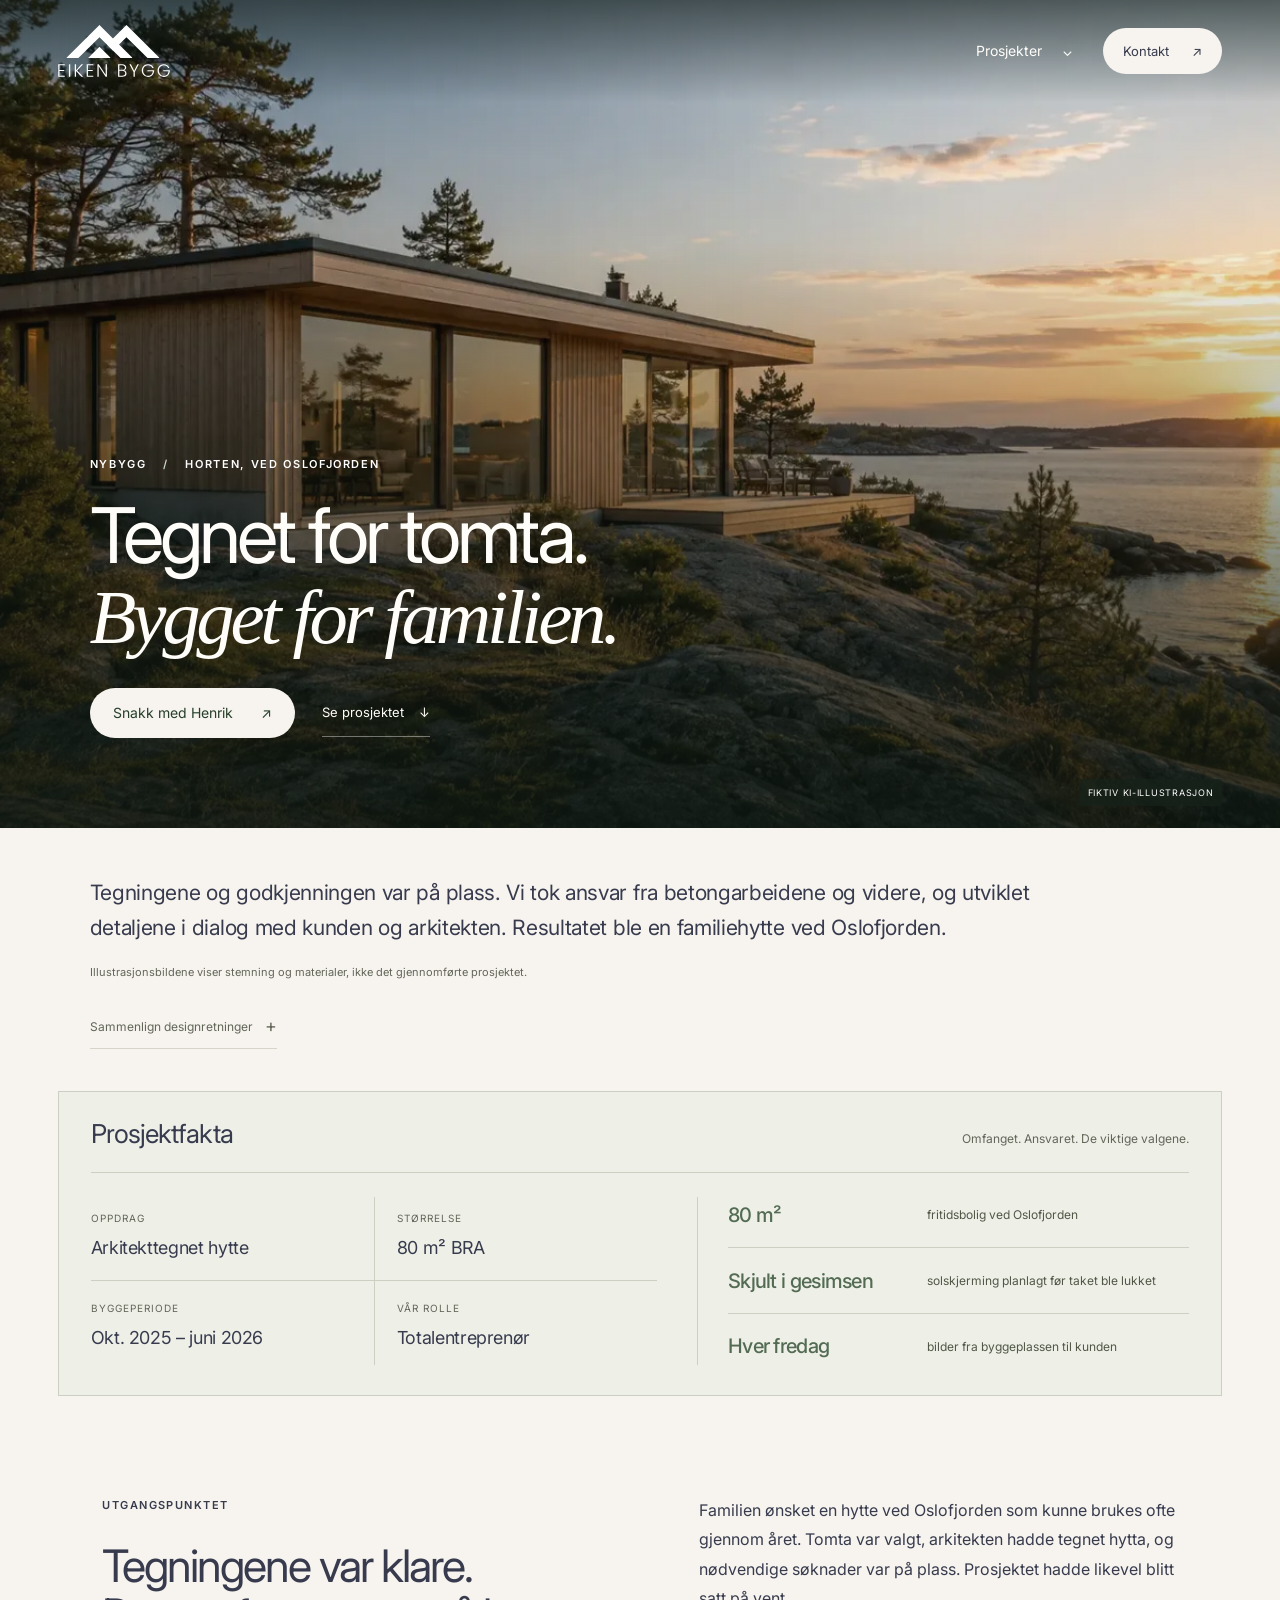
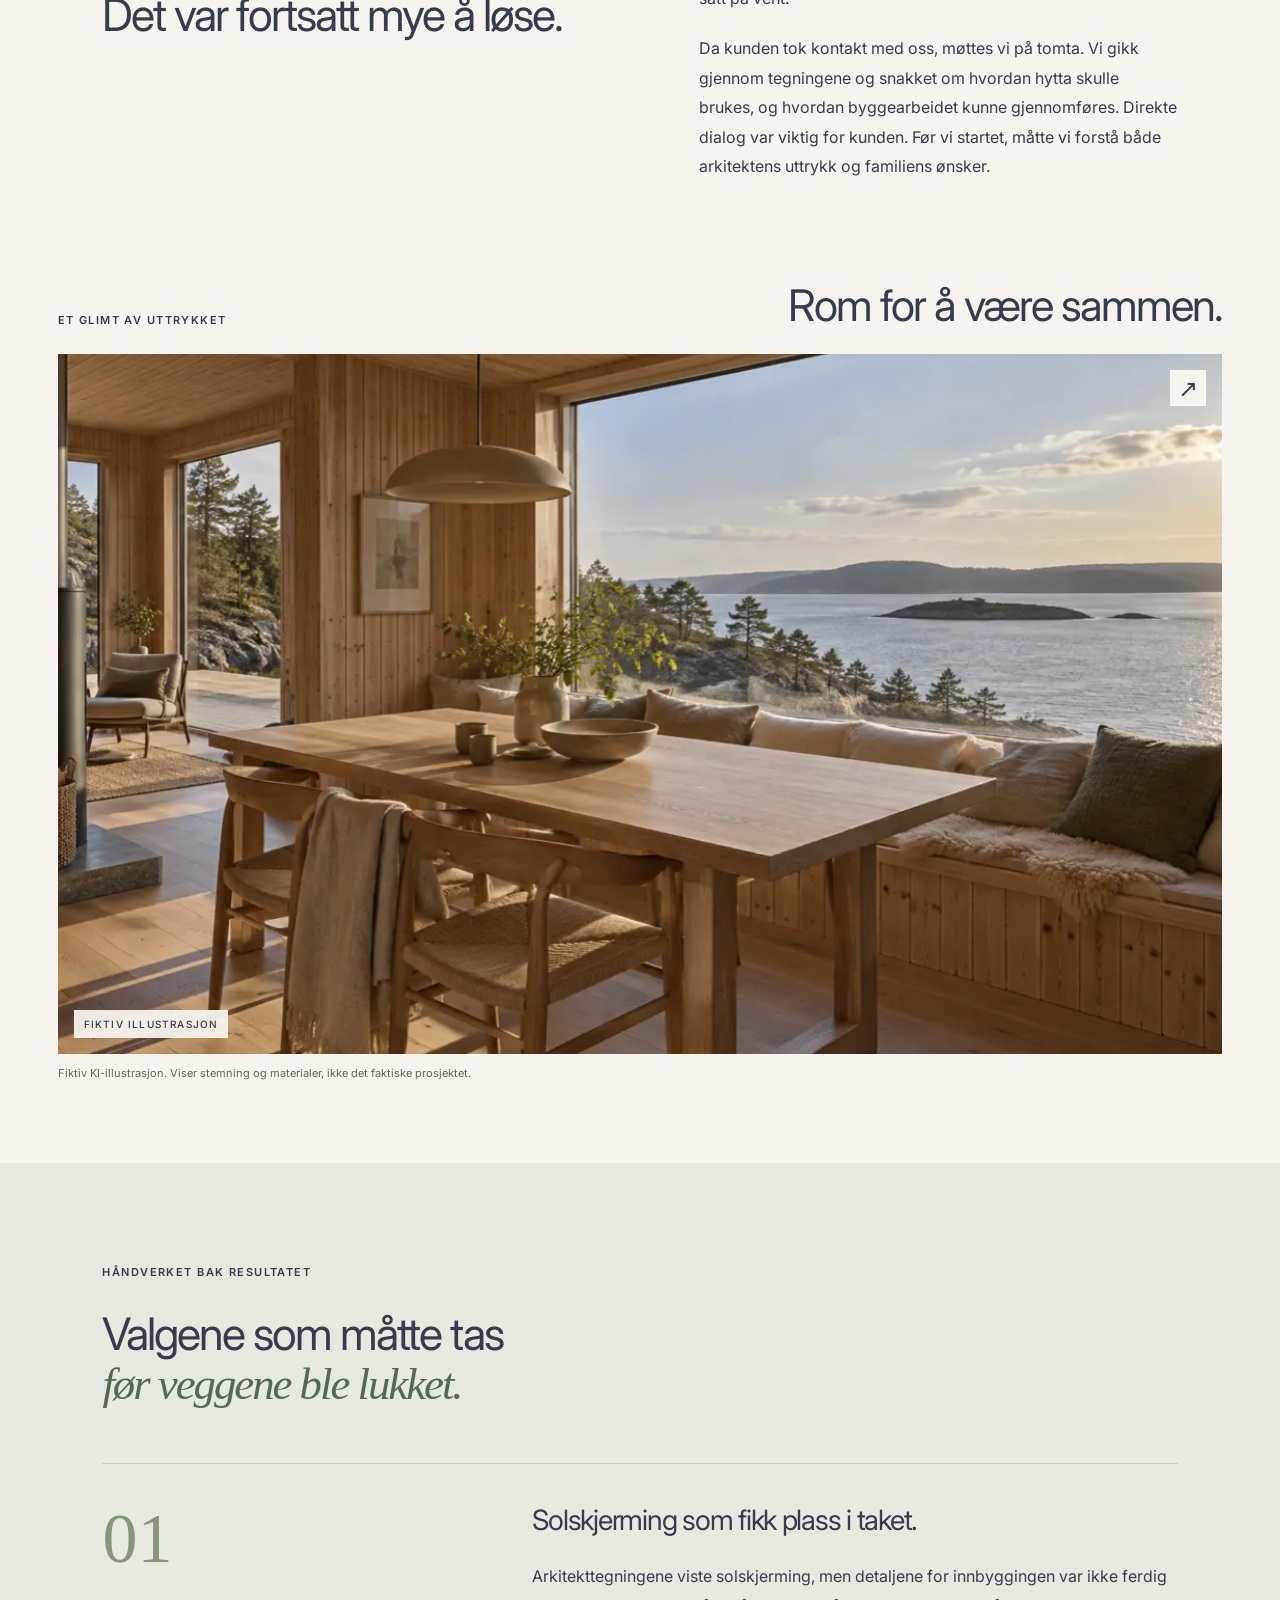
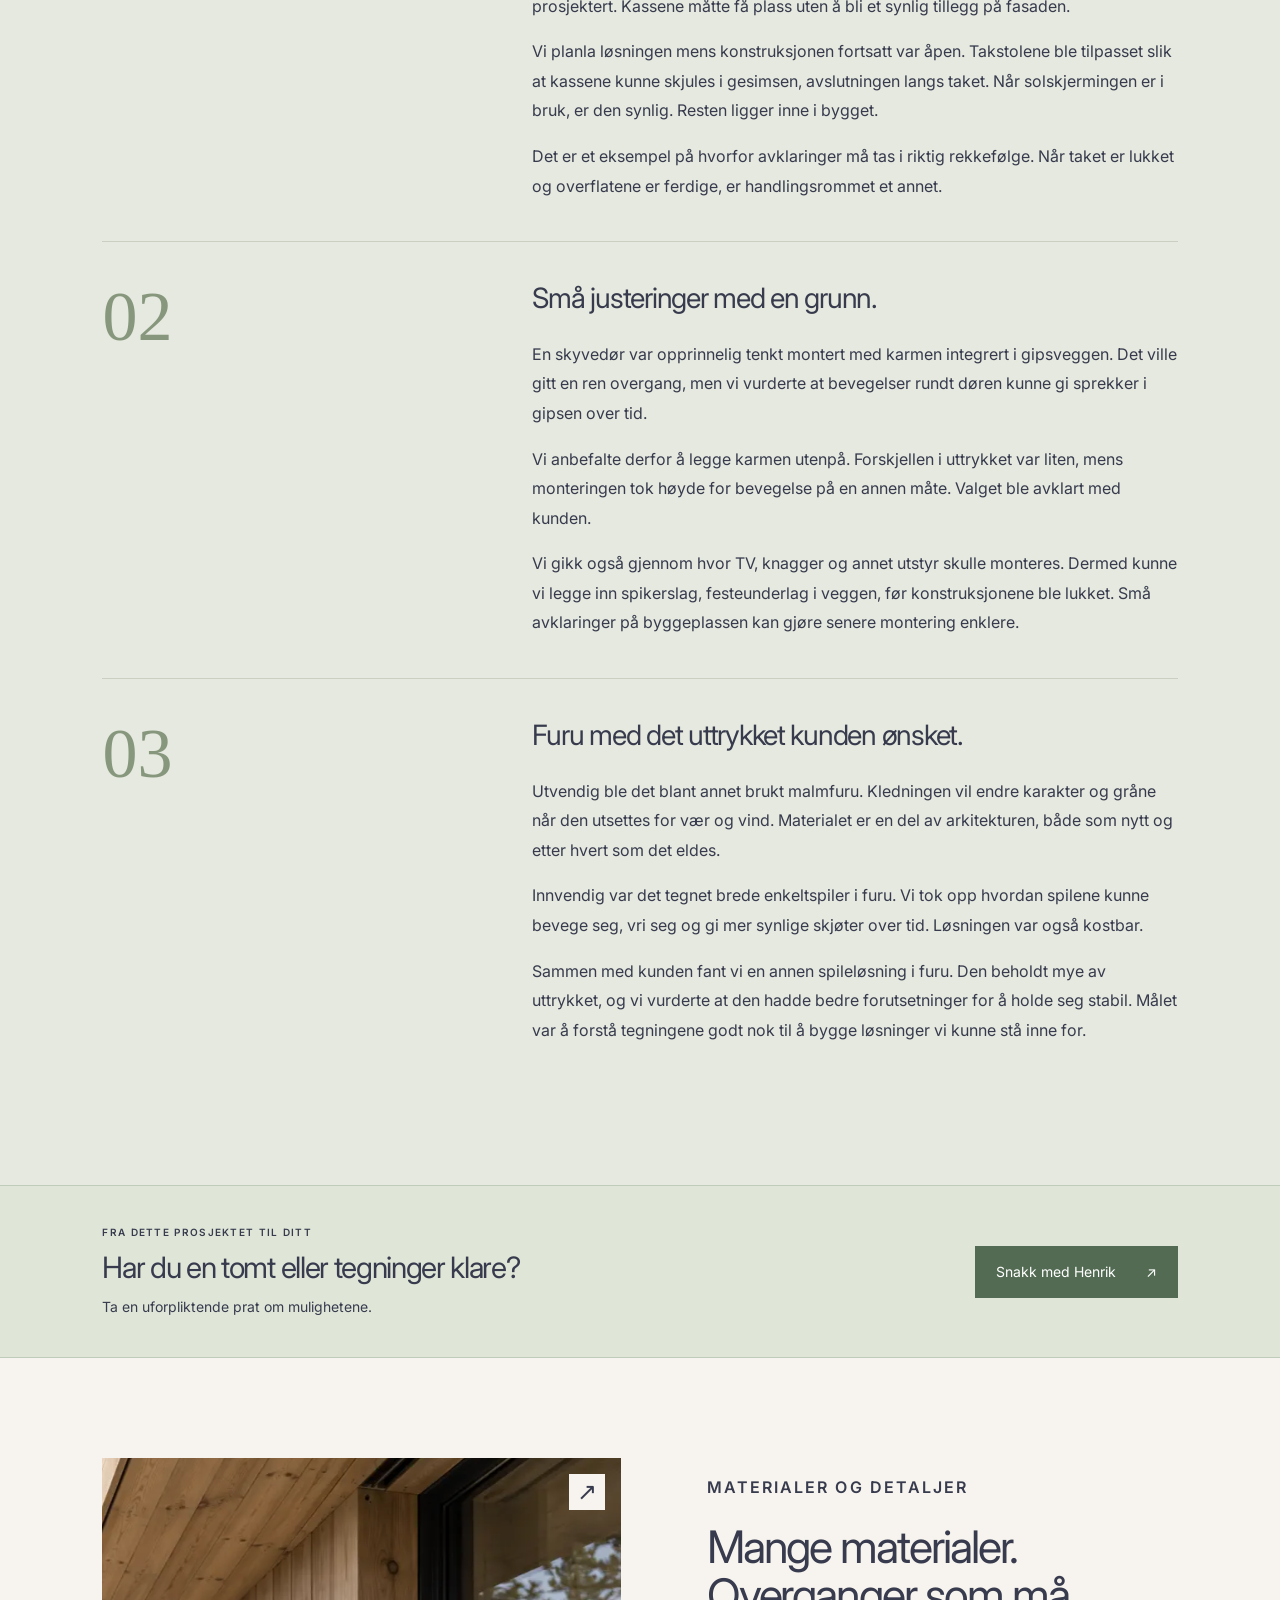
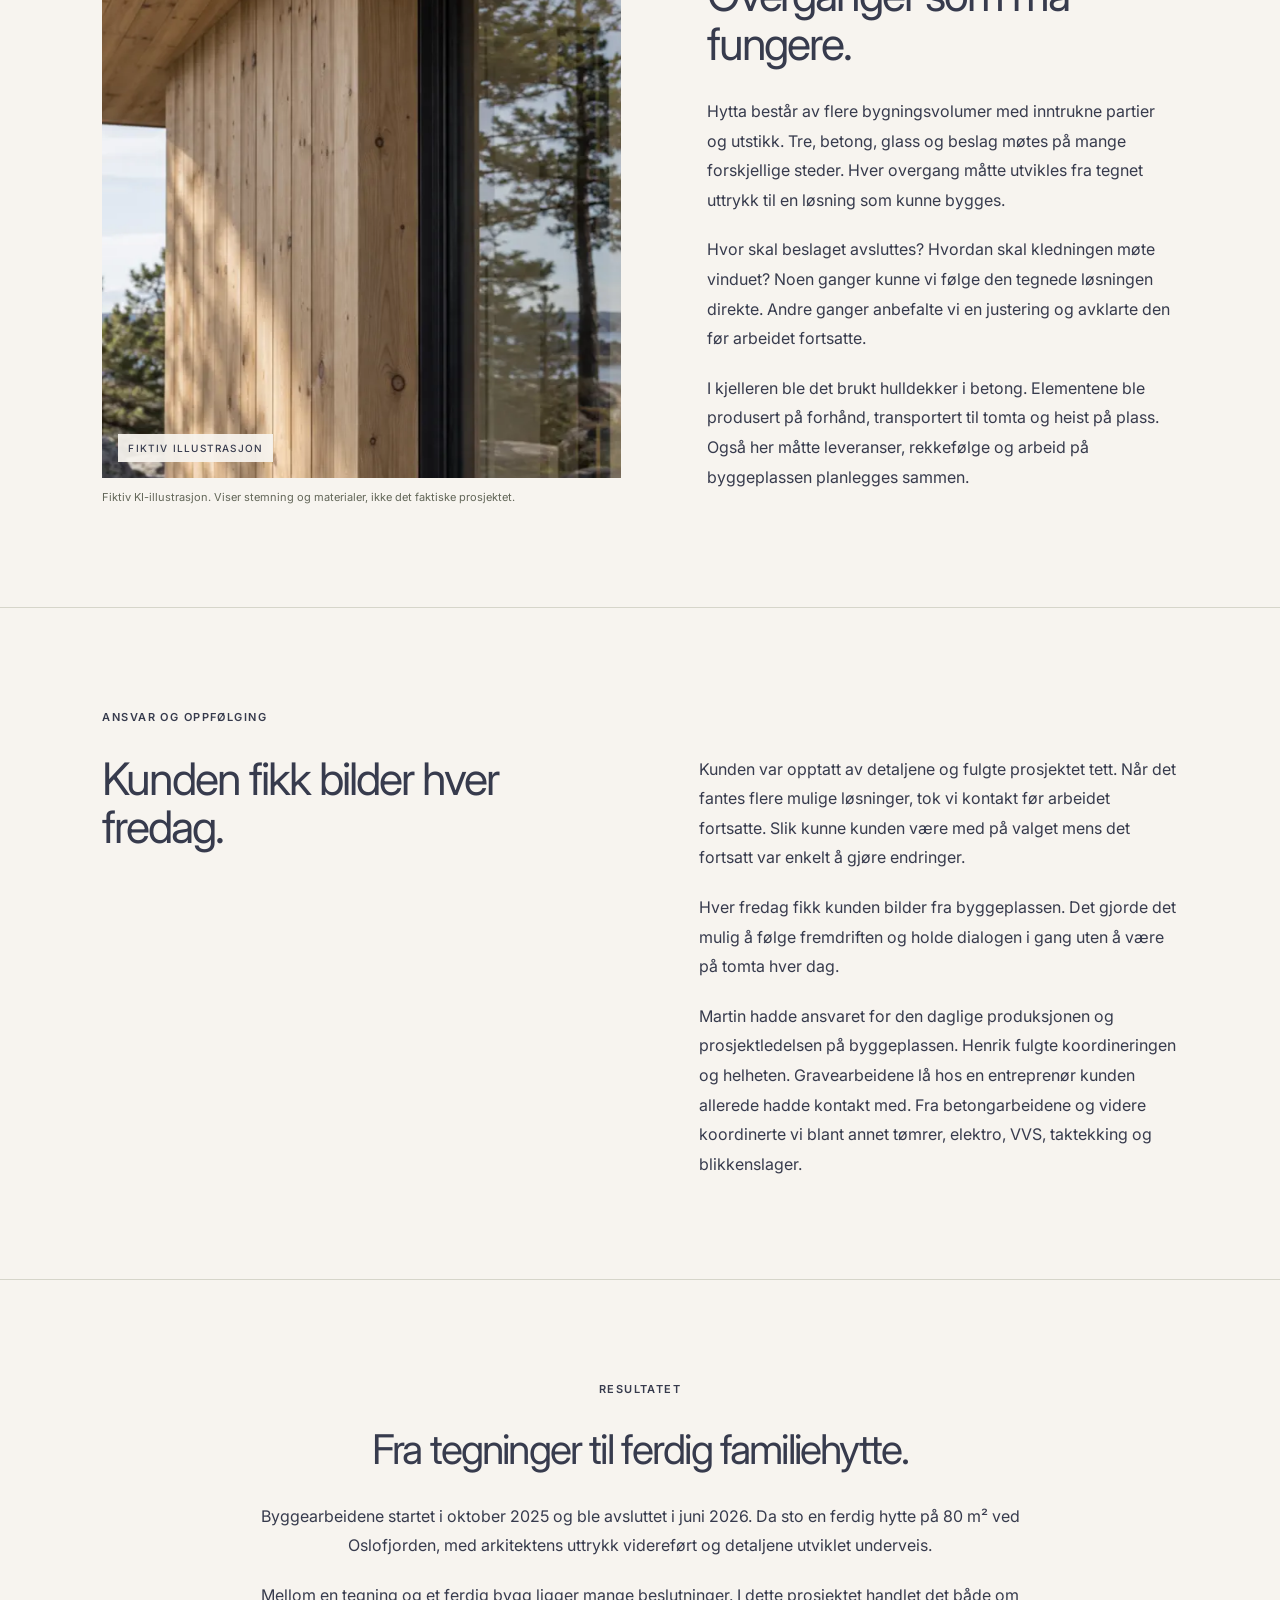
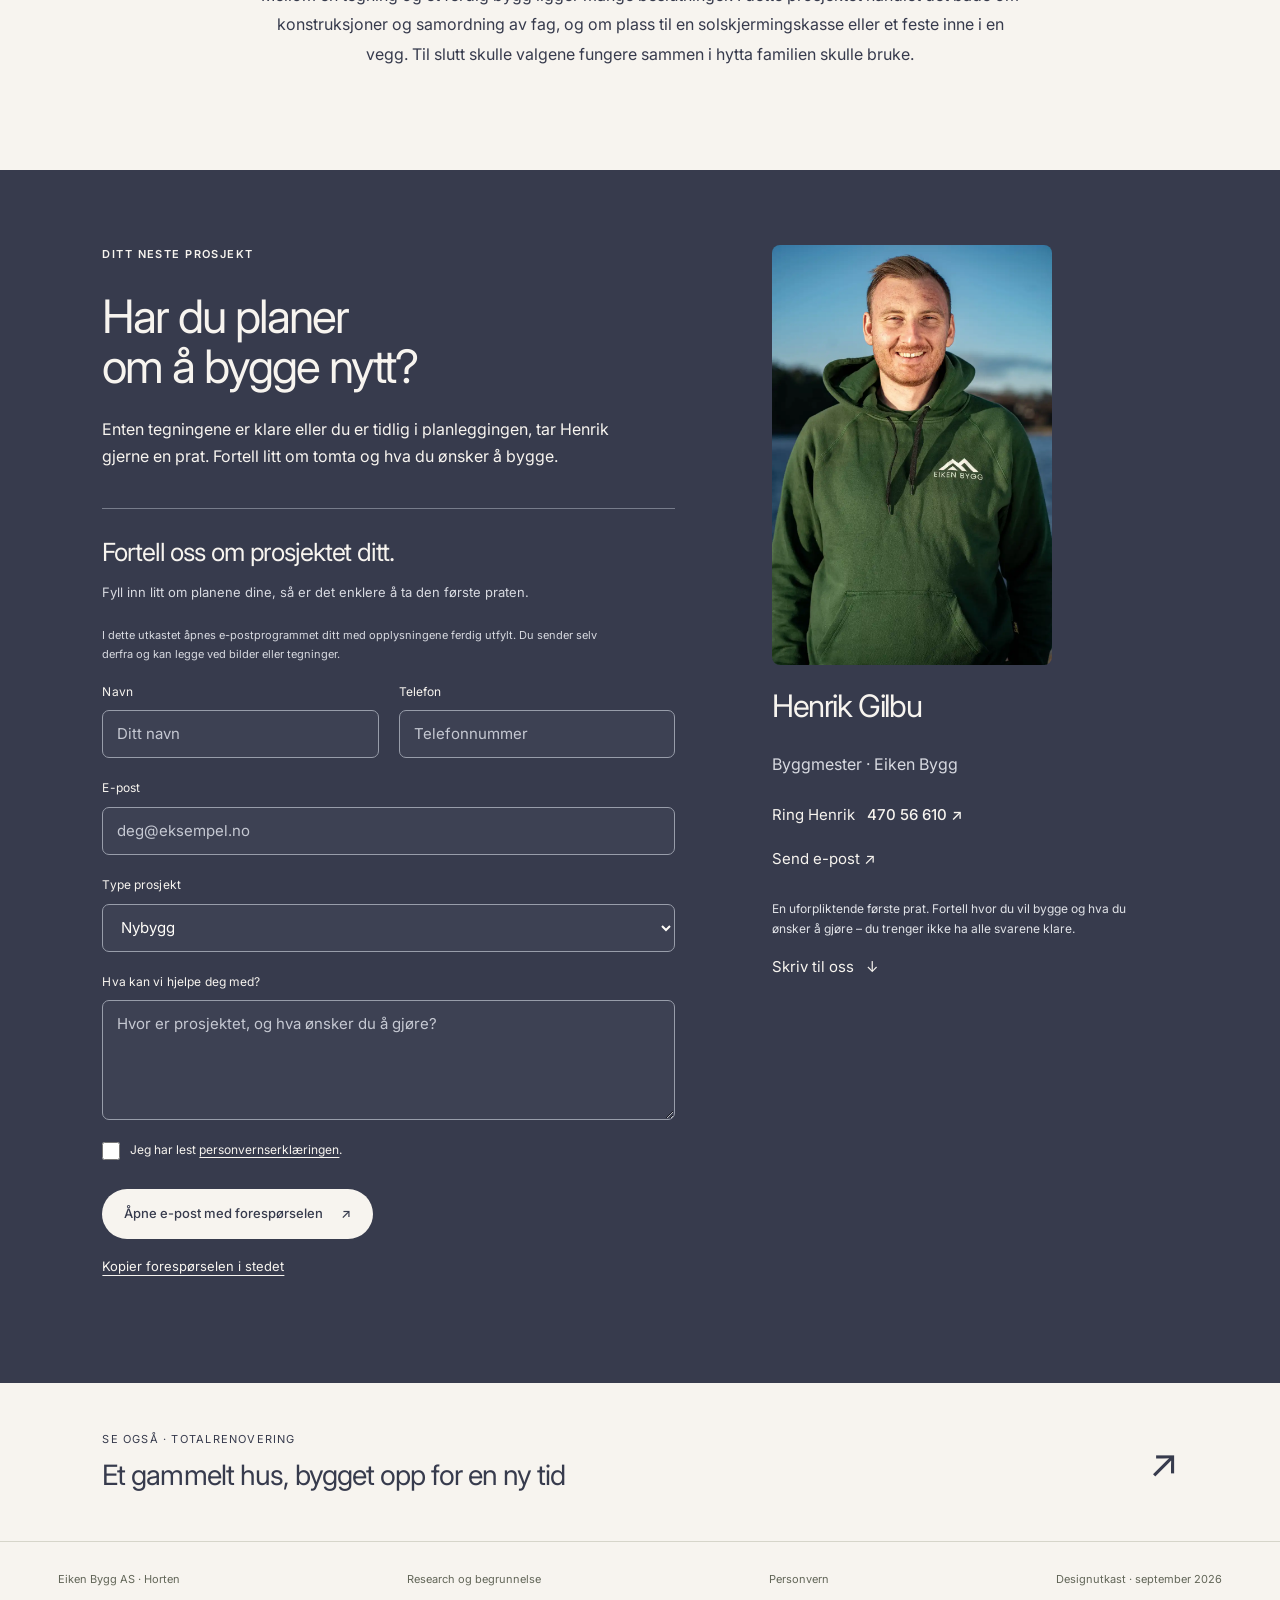
==== commit 2be46a7c: "Address conversion audit: guard form fallback, add draft copy and improve interaction states" ====
--- a/horten.html
+++ b/horten.html
@@ -1 +1 @@
-<!doctype html><html lang="nb"><head><meta charset="utf-8"><meta name="viewport" content="width=device-width,initial-scale=1"><meta name="robots" content="noindex,nofollow"><meta name="theme-color" content="#373b4d"><title>Hytte tegnet for tomta, bygget for familien | Eiken Bygg</title><meta name="description" content="Tegningene og godkjenningen var på plass. Vi tok ansvar fra betongarbeidene og videre, og utviklet detaljene i dialog med kunden og arkitekten. Resultatet ble en familiehytte ved Oslofjorden."><link rel="icon" href="data:image/svg+xml,%3Csvg xmlns='http://www.w3.org/2000/svg' viewBox='0 0 40 40'%3E%3Crect width='40' height='40' fill='%23536853'/%3E%3Ctext x='9' y='29' font-family='Arial' font-size='28' fill='white'%3EE%3C/text%3E%3C/svg%3E"><link rel="preconnect" href="https://fonts.googleapis.com"><link rel="preconnect" href="https://fonts.gstatic.com" crossorigin><link rel="stylesheet" href="https://fonts.googleapis.com/css2?family=Inter:wght@400;500;600;700&display=swap"><link rel="stylesheet" href="style.ba91d687ce.css"><meta property="og:type" content="website"><meta property="og:locale" content="nb_NO"><meta property="og:title" content="Hytte tegnet for tomta, bygget for familien | Eiken Bygg"><meta property="og:description" content="Tegningene og godkjenningen var på plass. Vi tok ansvar fra betongarbeidene og videre, og utviklet detaljene i dialog med kunden og arkitekten. Resultatet ble en familiehytte ved Oslofjorden."><meta property="og:url" content="https://dabiel-94.github.io/eiken-bygg-prosjektcaser/horten.html"><meta property="og:image" content="https://dabiel-94.github.io/eiken-bygg-prosjektcaser/assets/horten-fictional.webp"><meta property="og:image:alt" content="Fiktiv KI-illustrasjon. Viser ikke det faktiske prosjektet."><meta name="twitter:card" content="summary_large_image"></head><body class="direction-a" data-project="horten"><a class="skip" href="#main">Hopp til innhold</a><header class="site-header immersive-header"><a class="brand" href="index.html" aria-label="Eiken Bygg, prosjektutkast"><img src="assets/eiken-logo.svg" alt="Eiken Bygg" width="115" height="65"></a><nav aria-label="Hovedmeny"><details class="project-menu"><summary>Prosjekter <span aria-hidden="true">⌄</span></summary><div><a href="husoy.html">Husøy · Totalrenovering</a><a href="horten.html">Horten · Nybygg</a><a href="index.html">Alle designutkast</a></div></details><a class="header-contact" href="#henrik">Kontakt <span aria-hidden="true">↗</span></a></nav></header><div class="reading-progress" aria-hidden="true"></div><main id="main"><section class="hero immersive-hero" aria-labelledby="project-title"><figure class="hero-media"><img src="assets/horten-fictional.webp" alt="Fiktiv, KI-generert familiehytte med trekledning ved en norsk fjord." width="1200" height="800" fetchpriority="high"></figure><div class="hero-shade" aria-hidden="true"></div><div class="hero-copy"><p class="eyebrow">Nybygg <span> / </span> Horten, ved Oslofjorden</p><h1 id="project-title" data-a="Tegnet for tomta.<br><em>Bygget for familien.</em>" data-b="Arkitekttegnet<br><em>hytte i Horten.</em>" data-c="Fra tegninger<br><em>til familiehytte.</em>">Tegnet for tomta.<br><em>Bygget for familien.</em></h1><div class="hero-actions"><a class="hero-contact" href="#henrik">Snakk med Henrik <span aria-hidden="true">↗</span></a><a class="hero-explore" href="#prosjektstart">Se prosjektet <span aria-hidden="true">↓</span></a></div></div><span class="hero-image-note">Fiktiv KI-illustrasjon</span></section><div class="hero-lead" id="prosjektstart"><p>Tegningene og godkjenningen var på plass. Vi tok ansvar fra betongarbeidene og videre, og utviklet detaljene i dialog med kunden og arkitekten. Resultatet ble en familiehytte ved Oslofjorden.</p><small>Illustrasjonsbildene viser stemning og materialer, ikke det gjennomførte prosjektet.</small><details class="design-review"><summary>Sammenlign designretninger</summary><aside class="review-bar" aria-label="Designretning"><a href="index.html">← Designsprint</a><span>Se samme prosjekt i:</span><nav aria-label="Velg designretning"><a data-variant="a" href="?retning=a">A · Historien</a><a data-variant="b" href="?retning=b">B · Håndverket</a><a data-variant="c" href="?retning=c">C · Neste prosjekt</a></nav><button class="share-button" type="button">Kopier lenke ↗</button><span class="share-status" role="status" aria-live="polite"></span><span class="draft">UTKAST</span></aside></details></div><section class="project-summary" aria-labelledby="facts-title"><div class="summary-heading"><h2 id="facts-title">Prosjektfakta</h2><p>Omfanget. Ansvaret. De viktige valgene.</p></div><div class="summary-grid"><dl class="facts"><div><dt>Oppdrag</dt><dd>Arkitekttegnet hytte</dd></div><div><dt>Størrelse</dt><dd>80 m² BRA</dd></div><div><dt>Byggeperiode</dt><dd>Okt. 2025 – juni 2026</dd></div><div><dt>Vår rolle</dt><dd>Totalentreprenør</dd></div></dl><div class="early-proof"><div class="proofs"><div><strong>80 m²</strong><span>fritidsbolig ved Oslofjorden</span></div><div><strong>Skjult i gesimsen</strong><span>solskjerming planlagt før taket ble lukket</span></div><div><strong>Hver fredag</strong><span>bilder fra byggeplassen til kunden</span></div></div></div></div></section><section class="story-intro section" id="historien"><div><p class="eyebrow">Utgangspunktet</p><h2>Tegningene var klare.<br>Det var fortsatt mye å løse.</h2></div><div class="prose"><p>Familien ønsket en hytte ved Oslofjorden som kunne brukes ofte gjennom året. Tomta var valgt, arkitekten hadde tegnet hytta, og nødvendige søknader var på plass. Prosjektet hadde likevel blitt satt på vent.</p><p>Da kunden tok kontakt med oss, møttes vi på tomta. Vi gikk gjennom tegningene og snakket om hvordan hytta skulle brukes, og hvordan byggearbeidet kunne gjennomføres. Direkte dialog var viktig for kunden. Før vi startet, måtte vi forstå både arkitektens uttrykk og familiens ønsker.</p></div></section><section class="photo-interlude" aria-label="Illustrert stemning"><div class="photo-heading"><p class="eyebrow">Et glimt av uttrykket</p><h2>Rom for å være sammen.</h2></div><figure class="project-image fictional-image"><button class="image-frame" type="button" aria-label="Se illustrasjonsbildet større"><img src="assets/horten-interior.webp" alt="Fiktiv KI-illustrasjon: familiehytte med furupanel og utsikt mot fjorden." width="1200" height="800" loading="lazy"><span class="image-badge">FIKTIV ILLUSTRASJON</span><span class="image-expand" aria-hidden="true">↗</span></button><figcaption>Fiktiv KI-illustrasjon. Viser stemning og materialer, ikke det faktiske prosjektet.</figcaption></figure></section><section class="work section" id="arbeidet"><div class="section-heading"><p class="eyebrow">Håndverket bak resultatet</p><h2>Valgene som måtte tas<br><em>før veggene ble lukket.</em></h2></div><article class="chapter"><div class="chapter-number">01</div><div><h3>Solskjerming som fikk plass i taket.</h3><p>Arkitekttegningene viste solskjerming, men detaljene for innbyggingen var ikke ferdig prosjektert. Kassene måtte få plass uten å bli et synlig tillegg på fasaden.</p><p>Vi planla løsningen mens konstruksjonen fortsatt var åpen. Takstolene ble tilpasset slik at kassene kunne skjules i gesimsen, avslutningen langs taket. Når solskjermingen er i bruk, er den synlig. Resten ligger inne i bygget.</p><p>Det er et eksempel på hvorfor avklaringer må tas i riktig rekkefølge. Når taket er lukket og overflatene er ferdige, er handlingsrommet et annet.</p></div></article><article class="chapter"><div class="chapter-number">02</div><div><h3>Små justeringer med en grunn.</h3><p>En skyvedør var opprinnelig tenkt montert med karmen integrert i gipsveggen. Det ville gitt en ren overgang, men vi vurderte at bevegelser rundt døren kunne gi sprekker i gipsen over tid.</p><p>Vi anbefalte derfor å legge karmen utenpå. Forskjellen i uttrykket var liten, mens monteringen tok høyde for bevegelse på en annen måte. Valget ble avklart med kunden.</p><p>Vi gikk også gjennom hvor TV, knagger og annet utstyr skulle monteres. Dermed kunne vi legge inn spikerslag, festeunderlag i veggen, før konstruksjonene ble lukket. Små avklaringer på byggeplassen kan gjøre senere montering enklere.</p></div></article><article class="chapter"><div class="chapter-number">03</div><div><h3>Furu med det uttrykket kunden ønsket.</h3><p>Utvendig ble det blant annet brukt malmfuru. Kledningen vil endre karakter og gråne når den utsettes for vær og vind. Materialet er en del av arkitekturen, både som nytt og etter hvert som det eldes.</p><p>Innvendig var det tegnet brede enkeltspiler i furu. Vi tok opp hvordan spilene kunne bevege seg, vri seg og gi mer synlige skjøter over tid. Løsningen var også kostbar.</p><p>Sammen med kunden fant vi en annen spileløsning i furu. Den beholdt mye av uttrykket, og vi vurderte at den hadde bedre forutsetninger for å holde seg stabil. Målet var å forstå tegningene godt nok til å bygge løsninger vi kunne stå inne for.</p></div></article></section><aside class="mid-contact"><div><p class="eyebrow">Fra dette prosjektet til ditt</p><h2>Har du en tomt eller tegninger klare?</h2><p>Ta en uforpliktende prat om mulighetene.</p></div><a class="button" href="#henrik">Snakk med Henrik <span aria-hidden="true">↗</span></a></aside><section class="detail section"><figure class="project-image fictional-image"><button class="image-frame" type="button" aria-label="Se illustrasjonsbildet større"><img src="assets/horten-facade.webp" alt="Fiktiv KI-illustrasjon: overgangen mellom trekledning, vindu og takutspring." width="1200" height="800" loading="lazy"><span class="image-badge">FIKTIV ILLUSTRASJON</span><span class="image-expand" aria-hidden="true">↗</span></button><figcaption>Fiktiv KI-illustrasjon. Viser stemning og materialer, ikke det faktiske prosjektet.</figcaption></figure><div class="prose"><p class="eyebrow">Materialer og detaljer</p><h2>Mange materialer.<br>Overganger som må fungere.</h2><p>Hytta består av flere bygningsvolumer med inntrukne partier og utstikk. Tre, betong, glass og beslag møtes på mange forskjellige steder. Hver overgang måtte utvikles fra tegnet uttrykk til en løsning som kunne bygges.</p><p>Hvor skal beslaget avsluttes? Hvordan skal kledningen møte vinduet? Noen ganger kunne vi følge den tegnede løsningen direkte. Andre ganger anbefalte vi en justering og avklarte den før arbeidet fortsatte.</p><p>I kjelleren ble det brukt hulldekker i betong. Elementene ble produsert på forhånd, transportert til tomta og heist på plass. Også her måtte leveranser, rekkefølge og arbeid på byggeplassen planlegges sammen.</p></div></section><section class="process section" id="oppfolging"><p class="eyebrow">Ansvar og oppfølging</p><div class="process-inner"><h2>Kunden fikk bilder hver fredag.</h2><div class="prose"><p>Kunden var opptatt av detaljene og fulgte prosjektet tett. Når det fantes flere mulige løsninger, tok vi kontakt før arbeidet fortsatte. Slik kunne kunden være med på valget mens det fortsatt var enkelt å gjøre endringer.</p><p>Hver fredag fikk kunden bilder fra byggeplassen. Det gjorde det mulig å følge fremdriften og holde dialogen i gang uten å være på tomta hver dag.</p><p>Martin hadde ansvaret for den daglige produksjonen og prosjektledelsen på byggeplassen. Henrik fulgte koordineringen og helheten. Gravearbeidene lå hos en entreprenør kunden allerede hadde kontakt med. Fra betongarbeidene og videre koordinerte vi blant annet tømrer, elektro, VVS, taktekking og blikkenslager.</p></div></div></section><section class="result section" id="resultatet"><p class="eyebrow">Resultatet</p><h2>Fra tegninger til ferdig familiehytte.</h2><div class="prose"><p>Byggearbeidene startet i oktober 2025 og ble avsluttet i juni 2026. Da sto en ferdig hytte på 80 m² ved Oslofjorden, med arkitektens uttrykk videreført og detaljene utviklet underveis.</p><p>Mellom en tegning og et ferdig bygg ligger mange beslutninger. I dette prosjektet handlet det både om konstruksjoner og samordning av fag, og om plass til en solskjermingskasse eller et feste inne i en vegg. Til slutt skulle valgene fungere sammen i hytta familien skulle bruke.</p></div></section><section class="contact section" id="kontakt"><div class="contact-intro"><p class="eyebrow">Ditt neste prosjekt</p><h2>Har du planer<br>om å bygge nytt?</h2><p>Enten tegningene er klare eller du er tidlig i planleggingen, tar Henrik gjerne en prat. Fortell litt om tomta og hva du ønsker å bygge.</p></div><div class="contact-person" id="henrik" tabindex="-1"><figure class="henrik-photo"><img src="assets/henrik-eiken.webp" alt="Henrik Gilbu, byggmester i Eiken Bygg." width="1000" height="1500" loading="lazy"><figcaption>Henrik Gilbu · Byggmester i Eiken Bygg</figcaption></figure><h3>Henrik Gilbu</h3><p>Byggmester · Eiken Bygg</p><a class="contact-text-link contact-phone" data-contact="phone" href="tel:+4747056610">Ring Henrik <span>470 56 610 ↗</span></a><a class="contact-text-link contact-mail" data-contact="email" href="mailto:post@eiken-bygg.no?subject=Sp%C3%B8rsm%C3%A5l%20om%20nybygg&amp;body=Hei%20Henrik%21%0A%0AJeg%20vurderer%20et%20byggeprosjekt%20og%20%C3%B8nsker%20en%20prat.%0A%0ASted%3A%0ADette%20%C3%B8nsker%20jeg%20%C3%A5%20gj%C3%B8re%3A%0A%C3%98nsket%20tidspunkt%3A%0ATelefon%3A%0A%0AHilsen%0A">Send e-post ↗</a><p class="contact-note">En uforpliktende første prat. Fortell hvor du vil bygge og hva du ønsker å gjøre – du trenger ikke ha alle svarene klare.</p><a class="contact-text-link form-jump" href="#prosjektskjema">Skriv til oss <span aria-hidden="true">↓</span></a></div><form class="project-form" id="prosjektskjema" aria-labelledby="form-title"><h3 id="form-title">Fortell oss om prosjektet ditt.</h3><p class="form-intro">Fyll inn litt om planene dine, så er det enklere å ta den første praten.</p><div class="form-grid"><label>Navn<input name="name" autocomplete="name" required maxlength="100" placeholder="Ditt navn"></label><label>Telefon<input name="phone" type="tel" autocomplete="tel" required maxlength="30" placeholder="Telefonnummer"></label><label class="full-field">E-post<input name="email" type="email" autocomplete="email" required maxlength="200" placeholder="deg@eksempel.no"></label><label class="full-field">Type prosjekt<select name="project"><option>Nybygg</option><option>Renovering</option><option>Tilbygg</option><option>Fasade</option><option>Annet</option></select></label><label class="full-field">Hva kan vi hjelpe deg med?<textarea name="message" rows="4" maxlength="1800" required placeholder="Hvor er prosjektet, og hva ønsker du å gjøre?"></textarea></label></div><label class="form-consent"><input type="checkbox" required><span>Jeg har lest <a href="https://eiken-bygg.no/personvern/" target="_blank" rel="noopener">personvernserklæringen</a>.</span></label><p class="form-note" id="form-note">I dette utkastet åpnes e-postprogrammet ditt med opplysningene ferdig utfylt. Du sender selv derfra og kan legge ved bilder eller tegninger.</p><button class="form-submit" type="submit" aria-describedby="form-note">Åpne e-post med forespørselen <span aria-hidden="true">↗</span></button><p class="form-status" role="status" aria-live="polite"></p><noscript><p>Bruk telefon eller e-postlenken ved Henrik for å kontakte oss.</p></noscript></form></section><a class="next-project" href="husoy.html"><span><small>Se også · Totalrenovering</small><strong>Et gammelt hus, bygget opp for en ny tid</strong></span><span aria-hidden="true">↗</span></a><a class="floating-contact" href="#henrik" aria-label="Kontakt Henrik – gå til kontaktinformasjon"><img src="assets/henrik-eiken.webp" alt="" width="48" height="48"><span><small>Ditt neste prosjekt?</small><strong>Kontakt Henrik</strong></span><span class="contact-arrow" aria-hidden="true">↗</span></a></main><footer><p>Eiken Bygg AS · Horten</p><a href="research.html">Research og begrunnelse</a><a href="https://eiken-bygg.no/personvern/">Personvern</a><p>Designutkast · september 2026</p></footer><script src="script.7347061c03.js"></script><dialog class="image-viewer" aria-label="Forstørret illustrasjonsbilde"><div class="gallery-controls"><button class="gallery-prev" type="button" aria-label="Forrige bilde">←</button><span class="gallery-count" aria-live="polite"></span><button class="gallery-next" type="button" aria-label="Neste bilde">→</button></div><button class="viewer-close" type="button" aria-label="Lukk bildet">Lukk ×</button><img alt=""><p></p></dialog></body></html>+<!doctype html><html lang="nb"><head><meta charset="utf-8"><meta name="viewport" content="width=device-width,initial-scale=1"><meta name="robots" content="noindex,nofollow"><meta name="theme-color" content="#373b4d"><title>Hytte tegnet for tomta, bygget for familien | Eiken Bygg</title><meta name="description" content="Tegningene og godkjenningen var på plass. Vi tok ansvar fra betongarbeidene og videre, og utviklet detaljene i dialog med kunden og arkitekten. Resultatet ble en familiehytte ved Oslofjorden."><link rel="icon" href="data:image/svg+xml,%3Csvg xmlns='http://www.w3.org/2000/svg' viewBox='0 0 40 40'%3E%3Crect width='40' height='40' fill='%23536853'/%3E%3Ctext x='9' y='29' font-family='Arial' font-size='28' fill='white'%3EE%3C/text%3E%3C/svg%3E"><link rel="preconnect" href="https://fonts.googleapis.com"><link rel="preconnect" href="https://fonts.gstatic.com" crossorigin><link rel="stylesheet" href="https://fonts.googleapis.com/css2?family=Inter:wght@400;500;600;700&display=swap"><link rel="stylesheet" href="style.f9b3b71dd8.css"><meta property="og:type" content="website"><meta property="og:locale" content="nb_NO"><meta property="og:title" content="Hytte tegnet for tomta, bygget for familien | Eiken Bygg"><meta property="og:description" content="Tegningene og godkjenningen var på plass. Vi tok ansvar fra betongarbeidene og videre, og utviklet detaljene i dialog med kunden og arkitekten. Resultatet ble en familiehytte ved Oslofjorden."><meta property="og:url" content="https://dabiel-94.github.io/eiken-bygg-prosjektcaser/horten.html"><meta property="og:image" content="https://dabiel-94.github.io/eiken-bygg-prosjektcaser/assets/horten-fictional.webp"><meta property="og:image:alt" content="Fiktiv KI-illustrasjon. Viser ikke det faktiske prosjektet."><meta name="twitter:card" content="summary_large_image"></head><body class="direction-a" data-project="horten"><a class="skip" href="#main">Hopp til innhold</a><header class="site-header immersive-header"><a class="brand" href="index.html" aria-label="Eiken Bygg, prosjektutkast"><img src="assets/eiken-logo.svg" alt="Eiken Bygg" width="115" height="65"></a><nav aria-label="Hovedmeny"><details class="project-menu"><summary>Prosjekter <span aria-hidden="true">⌄</span></summary><div><a href="husoy.html">Husøy · Totalrenovering</a><a href="horten.html">Horten · Nybygg</a><a href="index.html">Alle designutkast</a></div></details><a class="header-contact" href="#henrik">Kontakt <span aria-hidden="true">↗</span></a></nav></header><div class="reading-progress" aria-hidden="true"></div><main id="main"><section class="hero immersive-hero" aria-labelledby="project-title"><figure class="hero-media"><img src="assets/horten-fictional.webp" alt="Fiktiv, KI-generert familiehytte med trekledning ved en norsk fjord." width="1200" height="800" fetchpriority="high"></figure><div class="hero-shade" aria-hidden="true"></div><div class="hero-copy"><p class="eyebrow">Nybygg <span> / </span> Horten, ved Oslofjorden</p><h1 id="project-title" data-a="Tegnet for tomta.<br><em>Bygget for familien.</em>" data-b="Arkitekttegnet<br><em>hytte i Horten.</em>" data-c="Fra tegninger<br><em>til familiehytte.</em>">Tegnet for tomta.<br><em>Bygget for familien.</em></h1><div class="hero-actions"><a class="hero-contact" href="#henrik">Snakk med Henrik <span aria-hidden="true">↗</span></a><a class="hero-explore" href="#prosjektstart">Se prosjektet <span aria-hidden="true">↓</span></a></div></div><span class="hero-image-note">Fiktiv KI-illustrasjon</span></section><div class="hero-lead" id="prosjektstart"><p>Tegningene og godkjenningen var på plass. Vi tok ansvar fra betongarbeidene og videre, og utviklet detaljene i dialog med kunden og arkitekten. Resultatet ble en familiehytte ved Oslofjorden.</p><small>Illustrasjonsbildene viser stemning og materialer, ikke det gjennomførte prosjektet.</small><details class="design-review"><summary>Sammenlign designretninger</summary><aside class="review-bar" aria-label="Designretning"><a href="index.html">← Designsprint</a><span>Se samme prosjekt i:</span><nav aria-label="Velg designretning"><a data-variant="a" href="?retning=a">A · Historien</a><a data-variant="b" href="?retning=b">B · Håndverket</a><a data-variant="c" href="?retning=c">C · Neste prosjekt</a></nav><button class="share-button" type="button">Kopier lenke ↗</button><span class="share-status" role="status" aria-live="polite"></span><span class="draft">UTKAST</span></aside></details></div><section class="project-summary" aria-labelledby="facts-title"><div class="summary-heading"><h2 id="facts-title">Prosjektfakta</h2><p>Omfanget. Ansvaret. De viktige valgene.</p></div><div class="summary-grid"><dl class="facts"><div><dt>Oppdrag</dt><dd>Arkitekttegnet hytte</dd></div><div><dt>Størrelse</dt><dd>80 m² BRA</dd></div><div><dt>Byggeperiode</dt><dd>Okt. 2025 – juni 2026</dd></div><div><dt>Vår rolle</dt><dd>Totalentreprenør</dd></div></dl><div class="early-proof"><div class="proofs"><div><strong>80 m²</strong><span>fritidsbolig ved Oslofjorden</span></div><div><strong>Skjult i gesimsen</strong><span>solskjerming planlagt før taket ble lukket</span></div><div><strong>Hver fredag</strong><span>bilder fra byggeplassen til kunden</span></div></div></div></div></section><section class="story-intro section" id="historien"><div><p class="eyebrow">Utgangspunktet</p><h2>Tegningene var klare.<br>Det var fortsatt mye å løse.</h2></div><div class="prose"><p>Familien ønsket en hytte ved Oslofjorden som kunne brukes ofte gjennom året. Tomta var valgt, arkitekten hadde tegnet hytta, og nødvendige søknader var på plass. Prosjektet hadde likevel blitt satt på vent.</p><p>Da kunden tok kontakt med oss, møttes vi på tomta. Vi gikk gjennom tegningene og snakket om hvordan hytta skulle brukes, og hvordan byggearbeidet kunne gjennomføres. Direkte dialog var viktig for kunden. Før vi startet, måtte vi forstå både arkitektens uttrykk og familiens ønsker.</p></div></section><section class="photo-interlude" aria-label="Illustrert stemning"><div class="photo-heading"><p class="eyebrow">Et glimt av uttrykket</p><h2>Rom for å være sammen.</h2></div><figure class="project-image fictional-image"><button class="image-frame" type="button" aria-label="Se illustrasjonsbildet større"><img src="assets/horten-interior.webp" alt="Fiktiv KI-illustrasjon: familiehytte med furupanel og utsikt mot fjorden." width="1200" height="800" loading="lazy"><span class="image-badge">FIKTIV ILLUSTRASJON</span><span class="image-expand" aria-hidden="true">↗</span></button><figcaption>Fiktiv KI-illustrasjon. Viser stemning og materialer, ikke det faktiske prosjektet.</figcaption></figure></section><section class="work section" id="arbeidet"><div class="section-heading"><p class="eyebrow">Håndverket bak resultatet</p><h2>Valgene som måtte tas<br><em>før veggene ble lukket.</em></h2></div><article class="chapter"><div class="chapter-number">01</div><div><h3>Solskjerming som fikk plass i taket.</h3><p>Arkitekttegningene viste solskjerming, men detaljene for innbyggingen var ikke ferdig prosjektert. Kassene måtte få plass uten å bli et synlig tillegg på fasaden.</p><p>Vi planla løsningen mens konstruksjonen fortsatt var åpen. Takstolene ble tilpasset slik at kassene kunne skjules i gesimsen, avslutningen langs taket. Når solskjermingen er i bruk, er den synlig. Resten ligger inne i bygget.</p><p>Det er et eksempel på hvorfor avklaringer må tas i riktig rekkefølge. Når taket er lukket og overflatene er ferdige, er handlingsrommet et annet.</p></div></article><article class="chapter"><div class="chapter-number">02</div><div><h3>Små justeringer med en grunn.</h3><p>En skyvedør var opprinnelig tenkt montert med karmen integrert i gipsveggen. Det ville gitt en ren overgang, men vi vurderte at bevegelser rundt døren kunne gi sprekker i gipsen over tid.</p><p>Vi anbefalte derfor å legge karmen utenpå. Forskjellen i uttrykket var liten, mens monteringen tok høyde for bevegelse på en annen måte. Valget ble avklart med kunden.</p><p>Vi gikk også gjennom hvor TV, knagger og annet utstyr skulle monteres. Dermed kunne vi legge inn spikerslag, festeunderlag i veggen, før konstruksjonene ble lukket. Små avklaringer på byggeplassen kan gjøre senere montering enklere.</p></div></article><article class="chapter"><div class="chapter-number">03</div><div><h3>Furu med det uttrykket kunden ønsket.</h3><p>Utvendig ble det blant annet brukt malmfuru. Kledningen vil endre karakter og gråne når den utsettes for vær og vind. Materialet er en del av arkitekturen, både som nytt og etter hvert som det eldes.</p><p>Innvendig var det tegnet brede enkeltspiler i furu. Vi tok opp hvordan spilene kunne bevege seg, vri seg og gi mer synlige skjøter over tid. Løsningen var også kostbar.</p><p>Sammen med kunden fant vi en annen spileløsning i furu. Den beholdt mye av uttrykket, og vi vurderte at den hadde bedre forutsetninger for å holde seg stabil. Målet var å forstå tegningene godt nok til å bygge løsninger vi kunne stå inne for.</p></div></article></section><aside class="mid-contact"><div><p class="eyebrow">Fra dette prosjektet til ditt</p><h2>Har du en tomt eller tegninger klare?</h2><p>Ta en uforpliktende prat om mulighetene.</p></div><a class="button" href="#henrik">Snakk med Henrik <span aria-hidden="true">↗</span></a></aside><section class="detail section"><figure class="project-image fictional-image"><button class="image-frame" type="button" aria-label="Se illustrasjonsbildet større"><img src="assets/horten-facade.webp" alt="Fiktiv KI-illustrasjon: overgangen mellom trekledning, vindu og takutspring." width="1200" height="800" loading="lazy"><span class="image-badge">FIKTIV ILLUSTRASJON</span><span class="image-expand" aria-hidden="true">↗</span></button><figcaption>Fiktiv KI-illustrasjon. Viser stemning og materialer, ikke det faktiske prosjektet.</figcaption></figure><div class="prose"><p class="eyebrow">Materialer og detaljer</p><h2>Mange materialer.<br>Overganger som må fungere.</h2><p>Hytta består av flere bygningsvolumer med inntrukne partier og utstikk. Tre, betong, glass og beslag møtes på mange forskjellige steder. Hver overgang måtte utvikles fra tegnet uttrykk til en løsning som kunne bygges.</p><p>Hvor skal beslaget avsluttes? Hvordan skal kledningen møte vinduet? Noen ganger kunne vi følge den tegnede løsningen direkte. Andre ganger anbefalte vi en justering og avklarte den før arbeidet fortsatte.</p><p>I kjelleren ble det brukt hulldekker i betong. Elementene ble produsert på forhånd, transportert til tomta og heist på plass. Også her måtte leveranser, rekkefølge og arbeid på byggeplassen planlegges sammen.</p></div></section><section class="process section" id="oppfolging"><p class="eyebrow">Ansvar og oppfølging</p><div class="process-inner"><h2>Kunden fikk bilder hver fredag.</h2><div class="prose"><p>Kunden var opptatt av detaljene og fulgte prosjektet tett. Når det fantes flere mulige løsninger, tok vi kontakt før arbeidet fortsatte. Slik kunne kunden være med på valget mens det fortsatt var enkelt å gjøre endringer.</p><p>Hver fredag fikk kunden bilder fra byggeplassen. Det gjorde det mulig å følge fremdriften og holde dialogen i gang uten å være på tomta hver dag.</p><p>Martin hadde ansvaret for den daglige produksjonen og prosjektledelsen på byggeplassen. Henrik fulgte koordineringen og helheten. Gravearbeidene lå hos en entreprenør kunden allerede hadde kontakt med. Fra betongarbeidene og videre koordinerte vi blant annet tømrer, elektro, VVS, taktekking og blikkenslager.</p></div></div></section><section class="result section" id="resultatet"><p class="eyebrow">Resultatet</p><h2>Fra tegninger til ferdig familiehytte.</h2><div class="prose"><p>Byggearbeidene startet i oktober 2025 og ble avsluttet i juni 2026. Da sto en ferdig hytte på 80 m² ved Oslofjorden, med arkitektens uttrykk videreført og detaljene utviklet underveis.</p><p>Mellom en tegning og et ferdig bygg ligger mange beslutninger. I dette prosjektet handlet det både om konstruksjoner og samordning av fag, og om plass til en solskjermingskasse eller et feste inne i en vegg. Til slutt skulle valgene fungere sammen i hytta familien skulle bruke.</p></div></section><section class="contact section" id="kontakt"><div class="contact-intro"><p class="eyebrow">Ditt neste prosjekt</p><h2>Har du planer<br>om å bygge nytt?</h2><p>Enten tegningene er klare eller du er tidlig i planleggingen, tar Henrik gjerne en prat. Fortell litt om tomta og hva du ønsker å bygge.</p></div><div class="contact-person" id="henrik" tabindex="-1"><figure class="henrik-photo"><img src="assets/henrik-eiken.webp" alt="Henrik Gilbu, byggmester i Eiken Bygg." width="1000" height="1500" loading="lazy"><figcaption>Henrik Gilbu · Byggmester i Eiken Bygg</figcaption></figure><h3>Henrik Gilbu</h3><p>Byggmester · Eiken Bygg</p><a class="contact-text-link contact-phone" data-contact="phone" href="tel:+4747056610">Ring Henrik <span>470 56 610 ↗</span></a><a class="contact-text-link contact-mail" data-contact="email" href="mailto:post@eiken-bygg.no?subject=Sp%C3%B8rsm%C3%A5l%20om%20nybygg&amp;body=Hei%20Henrik%21%0A%0AJeg%20vurderer%20et%20byggeprosjekt%20og%20%C3%B8nsker%20en%20prat.%0A%0ASted%3A%0ADette%20%C3%B8nsker%20jeg%20%C3%A5%20gj%C3%B8re%3A%0A%C3%98nsket%20tidspunkt%3A%0ATelefon%3A%0A%0AHilsen%0A">Send e-post ↗</a><p class="contact-note">En uforpliktende første prat. Fortell hvor du vil bygge og hva du ønsker å gjøre – du trenger ikke ha alle svarene klare.</p><a class="contact-text-link form-jump" href="#prosjektskjema">Skriv til oss <span aria-hidden="true">↓</span></a></div><form method="post" class="project-form" id="prosjektskjema" aria-labelledby="form-title"><h3 id="form-title">Fortell oss om prosjektet ditt.</h3><p class="form-intro">Fyll inn litt om planene dine, så er det enklere å ta den første praten.</p><p class="form-note" id="form-note">I dette utkastet åpnes e-postprogrammet ditt med opplysningene ferdig utfylt. Du sender selv derfra og kan legge ved bilder eller tegninger.</p><fieldset class="form-fields" disabled aria-label="Opplysninger om prosjektet"><div class="form-grid"><label>Navn<input name="name" autocomplete="name" required maxlength="100" placeholder="Ditt navn"></label><label>Telefon<input name="phone" type="tel" autocomplete="tel" required maxlength="30" placeholder="Telefonnummer"></label><label class="full-field">E-post<input name="email" type="email" autocomplete="email" required maxlength="200" placeholder="deg@eksempel.no"></label><label class="full-field">Type prosjekt<select name="project"><option>Nybygg</option><option>Renovering</option><option>Tilbygg</option><option>Fasade</option><option>Annet</option></select></label><label class="full-field">Hva kan vi hjelpe deg med?<textarea name="message" rows="4" maxlength="1800" required placeholder="Hvor er prosjektet, og hva ønsker du å gjøre?"></textarea></label></div><label class="form-consent"><input type="checkbox" required><span>Jeg har lest <a href="https://eiken-bygg.no/personvern/" target="_blank" rel="noopener">personvernserklæringen</a>.</span></label><button class="form-submit" type="submit" aria-describedby="form-note">Åpne e-post med forespørselen <span aria-hidden="true">↗</span></button><button class="form-copy" type="button">Kopier forespørselen i stedet</button><div class="copy-fallback" hidden><label for="copy-text">Kopier teksten og lim den inn i en e-post til post@eiken-bygg.no</label><textarea id="copy-text" rows="8" readonly></textarea></div><p class="form-status" role="status" aria-live="polite"></p></fieldset><noscript><p>Bruk telefon eller e-postlenken ved Henrik for å kontakte oss.</p></noscript></form></section><a class="next-project" href="husoy.html"><span><small>Se også · Totalrenovering</small><strong>Et gammelt hus, bygget opp for en ny tid</strong></span><span aria-hidden="true">↗</span></a><a class="floating-contact" href="#henrik" aria-label="Kontakt Henrik – gå til kontaktinformasjon"><img src="assets/henrik-eiken.webp" alt="" width="48" height="48"><span><small>Ditt neste prosjekt?</small><strong>Kontakt Henrik</strong></span><span class="contact-arrow" aria-hidden="true">↗</span></a></main><footer><p>Eiken Bygg AS · Horten</p><a href="research.html">Research og begrunnelse</a><a href="https://eiken-bygg.no/personvern/">Personvern</a><p>Designutkast · september 2026</p></footer><script src="script.182d443a03.js"></script><dialog class="image-viewer" aria-label="Forstørret illustrasjonsbilde"><div class="gallery-controls"><button class="gallery-prev" type="button" aria-label="Forrige bilde">←</button><span class="gallery-count" aria-live="polite"></span><button class="gallery-next" type="button" aria-label="Neste bilde">→</button></div><button class="viewer-close" type="button" aria-label="Lukk bildet">Lukk ×</button><img alt=""><p></p></dialog></body></html>
--- a/style.f9b3b71dd8.css
+++ b/style.f9b3b71dd8.css
@@ -0,0 +1,47 @@
+:root{--paper:#f7f4ef;--ink:#373b4d;--green:#536b53;--sage:#698669;--soft:#e6e9df;--line:#d6d5ca;--white:#fffdf9;--muted:#626658}*{box-sizing:border-box}html{scroll-behavior:smooth;scroll-padding-top:40px}body{margin:0;background:var(--paper);color:var(--ink);font-family:Inter,Arial,sans-serif;font-size:17px;line-height:1.7}a{color:inherit;text-decoration:none}button,a{-webkit-tap-highlight-color:transparent}a:focus-visible,button:focus-visible,summary:focus-visible{outline:3px solid #a7532c;outline-offset:5px}a:hover{text-decoration:underline;text-underline-offset:5px}img{display:block;width:100%;object-fit:cover}h1,h2,h3,p,figure{margin:0}h1,h2,h3{font-weight:400;letter-spacing:-.045em;line-height:1.09}h1{font-size:clamp(46px,5.9vw,89px)}h2{font-size:clamp(32px,3.5vw,54px)}h3{font-size:28px;line-height:1.2}em{font-family:Georgia,serif;font-weight:400;color:var(--green)}.skip{position:absolute;left:15px;top:-100px;background:white;padding:12px;z-index:100}.skip:focus{top:10px}.review-bar{padding:12px 4.5%;background:#e8e9e3;display:flex;align-items:center;gap:22px;font-size:12px;line-height:1.4}.review-bar>span:not(.draft){color:#55594d}.review-bar nav{display:flex;gap:7px}.review-bar nav a{border:1px solid #c9cdc1;border-radius:3px;padding:7px 12px}.review-bar a[aria-current=true]{background:var(--ink);border-color:var(--ink);color:#fff}.draft{margin-left:auto;font-size:10px;letter-spacing:.16em}.site-header{max-width:1600px;margin:auto;display:flex;justify-content:space-between;align-items:center;padding:24px 4.5%;border-bottom:1px solid var(--line)}.brand{display:flex;flex-direction:column;align-items:center;font-size:14px;letter-spacing:.11em;line-height:1.25;font-weight:500}.brand-roofs{font-size:51px;font-family:Arial,sans-serif;line-height:.6;color:var(--sage);letter-spacing:-17px;margin-left:-17px;margin-bottom:8px}.site-header nav{display:flex;gap:36px;align-items:center;font-size:14px}.nav-contact{padding:12px 20px;border:1px solid var(--green);color:var(--green)}.nav-contact span{margin-left:22px}.hero{padding:70px 4.5% 0;max-width:1600px;margin:auto;display:grid;grid-template-columns:1.02fr 1fr;gap:5%}.eyebrow{text-transform:uppercase;letter-spacing:.13em;font-size:11px;line-height:1.7;font-weight:600;margin-bottom:28px}.eyebrow span{padding:0 12px;color:#8b8f81}.hero-copy{padding:8px 0 45px}.hero-intro{font-size:16px;line-height:1.8;max-width:550px;margin-top:30px}.hero-actions{display:flex;flex-wrap:wrap;align-items:center;gap:20px;margin-top:32px}.button{display:inline-flex;align-items:center;justify-content:space-between;gap:30px;padding:15px 21px;background:var(--green);color:#fff;font-size:14px;line-height:1.5;min-height:50px}.button:hover{background:#405440;text-decoration:none}.text-link{font-size:13px;border-bottom:1px solid #999c8d;padding-bottom:4px}.project-image{min-width:0}.hero .project-image img,.hero .placeholder{height:580px}.hero .project-image img{object-position:52% 50%}figcaption{font-size:11px;line-height:1.6;color:var(--muted);padding:11px 0 0;max-width:580px}.facts{display:grid;grid-template-columns:repeat(4,1fr);max-width:1456px;margin:35px 4.5% 0;padding:25px 0;border-top:1px solid var(--line);border-bottom:1px solid var(--line);gap:30px}dt{text-transform:uppercase;letter-spacing:.13em;font-size:10px;color:var(--muted);margin-bottom:9px}dd{margin:0;font-size:16px}.early-proof{padding:0 4.5%;max-width:1600px;margin:auto}.proofs{display:grid;grid-template-columns:repeat(3,1fr);gap:40px;padding:32px 0;border-bottom:1px solid var(--line)}.proofs strong{display:block;font-size:22px;line-height:1.2;letter-spacing:-.025em;font-weight:400}.proofs span{font-size:12px;color:var(--muted);line-height:1.6;display:block;margin-top:8px}.section{padding:100px 8%;max-width:1600px;margin:auto}.story-intro{display:grid;grid-template-columns:1fr 1fr;gap:11%}.prose{max-width:650px}.prose p{font-size:16px;line-height:1.85;margin-bottom:20px}.prose p:last-child{margin-bottom:0}.section-heading{margin-bottom:55px}.work{background:var(--soft)}.chapter{display:grid;grid-template-columns:1fr 2fr;padding:40px 0;border-top:1px solid #c9cfc1;gap:10%;max-width:1130px}.chapter-number{font-family:Georgia,serif;font-size:70px;color:#87977d;line-height:1}.chapter h3{margin-bottom:24px}.chapter p{font-size:16px;line-height:1.85;margin-bottom:16px;max-width:700px}.chapter p:last-child{margin-bottom:0}.detail{display:grid;grid-template-columns:1.1fr 1fr;gap:8%;align-items:center}.detail .project-image img{height:600px}.detail h2{margin-bottom:28px}.process{border-top:1px solid var(--line);border-bottom:1px solid var(--line)}.process-inner{display:grid;grid-template-columns:1fr 1fr;gap:11%}.result{max-width:900px;text-align:center}.result .prose{margin:30px auto 0}.contact{background:var(--ink);color:var(--paper);display:grid;grid-template-columns:1.2fr 1fr;gap:15%;max-width:none}.contact h2{font-size:clamp(40px,4.5vw,68px)}.contact>div>p:not(.eyebrow){max-width:470px;margin-top:27px;font-size:16px}.contact-person{padding-top:6px}.person-mark{display:flex;width:70px;height:70px;align-items:center;justify-content:center;border:1px solid #757a88;border-radius:50%;font-family:Georgia,serif;font-size:30px;margin-bottom:24px}.contact-person h3{font-size:31px}.contact .contact-person>p{margin:7px 0 24px;font-size:14px;color:#d7d9e0}.button.light{background:var(--paper);color:var(--ink);font-size:14px}.button.light:hover{background:#e3e8da}.contact-mail{display:block;font-size:14px;margin-top:19px;text-decoration:underline;text-underline-offset:5px}.contact .contact-person .contact-note{font-size:12px;max-width:300px;line-height:1.7;margin-top:24px}.next-project{padding:45px 8%;display:flex;justify-content:space-between;align-items:center;gap:30px;border-bottom:1px solid var(--line)}.next-project small{display:block;font-size:11px;text-transform:uppercase;letter-spacing:.11em;margin-bottom:10px}.next-project strong{font-weight:400;font-size:28px;line-height:1.2;letter-spacing:-.035em}.next-project>span:last-child{font-size:40px}footer{padding:28px 4.5%;display:flex;flex-wrap:wrap;gap:24px;justify-content:space-between;font-size:11px;color:var(--muted)}.placeholder{position:relative;background:#dddacb;overflow:hidden;min-height:420px;color:#666c5d;display:flex;flex-direction:column;justify-content:space-between;padding:28px}.placeholder-label{font-size:10px;letter-spacing:.18em;z-index:2}.placeholder-bottom{font-family:Georgia,serif;font-style:italic;font-size:23px;z-index:2}.architectural-form{position:absolute;inset:22% 12% 17%;display:flex;align-items:flex-end;transform:skewY(-8deg);opacity:.7}.architectural-form i{height:58%;width:42%;background:repeating-linear-gradient(90deg,#b1b3a0 0px,#b1b3a0 4px,#c4c5b3 4px,#c4c5b3 9px);border-top:7px solid #8f9786}.architectural-form i:nth-child(2){height:86%;width:45%;margin-left:-6%;background:#8b9685}.architectural-form i:nth-child(3){height:46%;width:40%;margin-left:-10%;background:#c2baa6}.detail-placeholder{min-height:570px;background:#d9d6c7}.direction-a .hero{grid-template-columns:1fr .95fr}.direction-b{--paper:#f5f5f0}.direction-b h1{font-size:clamp(45px,5.3vw,78px);font-weight:500}.direction-b .hero{padding-top:50px;grid-template-columns:.9fr 1.1fr}.direction-b .hero .project-image img,.direction-b .hero .placeholder{height:450px}.direction-b .facts{background:var(--ink);color:white;padding:24px;gap:16px;margin-top:28px}.direction-b dt{color:#c8cfbe}.direction-b .work{background:var(--paper)}.direction-b .chapter{grid-template-columns:85px 1fr;gap:25px}.direction-b .chapter-number{font-family:Inter,Arial,sans-serif;font-size:36px;color:var(--green)}.direction-b .story-intro{background:var(--soft);margin-top:60px}.direction-c .hero{padding-top:42px;grid-template-columns:1fr 1fr;align-items:center}.direction-c h1{font-size:clamp(44px,4.8vw,70px)}.direction-c .hero .project-image img,.direction-c .hero .placeholder{height:410px}.direction-c .hero-copy{padding-bottom:20px}.direction-c .proofs{padding:30px;background:var(--soft);gap:30px;border:0}.direction-c .early-proof{margin-top:25px}.direction-c .section{padding-top:65px;padding-bottom:65px}.direction-c .chapter{grid-template-columns:55px 1fr;gap:25px}.direction-c .chapter-number{font-size:40px}.direction-c .story-intro{gap:6%}.direction-c .contact{margin-top:0}.direction-c .result{max-width:1000px}.landing{max-width:1450px;padding:65px 5%;margin:auto}.landing h1{max-width:1000px;font-size:clamp(48px,7vw,92px);margin-bottom:28px}.landing .intro{max-width:700px;font-size:19px}.project-grid{display:grid;grid-template-columns:1fr 1fr;gap:35px;margin-top:55px}.project-card{background:var(--white);border:1px solid var(--line)}.project-card img,.project-card .placeholder{height:300px;min-height:300px}.card-body{padding:30px}.card-body h2{font-size:34px;max-width:490px}.card-body p{font-size:14px;line-height:1.8;margin:20px 0}.card-actions{display:flex;gap:10px;flex-wrap:wrap;margin-top:25px}.card-actions a{border:1px solid var(--line);padding:10px 16px;font-size:12px}.card-actions a:first-child{background:var(--green);border-color:var(--green);color:white}.proposal{border-top:1px solid var(--line);padding-top:50px;margin-top:70px;display:grid;grid-template-columns:1fr 1.4fr;gap:50px}.proposal h2{font-size:38px}.proposal p{font-size:16px;margin-bottom:22px}.report-link{display:flex;justify-content:space-between;background:var(--ink);color:white;padding:30px;margin-top:40px;font-size:20px}.report{max-width:1120px;margin:auto;padding:70px 5%}.report h1{font-size:64px;margin-bottom:30px}.report h2{font-size:36px;margin:60px 0 25px;scroll-margin-top:40px}.report h3{font-size:23px;letter-spacing:-.025em;margin:30px 0 15px}.report p,.report li{font-size:16px;line-height:1.85;margin-bottom:15px}.report a:not(.button){text-decoration:underline;text-underline-offset:4px}.report .lead{font-size:21px}.report table{width:100%;border-collapse:collapse;font-size:14px;margin:25px 0}.report th,.report td{text-align:left;vertical-align:top;padding:18px 14px;border-bottom:1px solid var(--line);line-height:1.8}.report th{background:var(--soft);font-weight:500}.table-wrap{overflow-x:auto}.report .note{padding:25px;background:var(--soft);border-left:3px solid var(--green)}.report-nav{display:flex;gap:15px;flex-wrap:wrap;margin:35px 0;font-size:13px}.report ol,.report ul{padding-left:22px}.report strong{font-weight:600}.report details{border-bottom:1px solid var(--line);padding:20px 0}.report summary{cursor:pointer;font-size:19px}.report details p{margin-top:20px}.direction-c .contact-early{display:block}@media(min-width:1600px){.facts{margin-left:auto;margin-right:auto}}@media(max-width:1000px){.hero{gap:4%}.hero .project-image img,.hero .placeholder{height:540px}.hero-actions{gap:16px}.hero-actions .text-link{font-size:12px}.review-bar{gap:12px}.review-bar>span:not(.draft){display:none}.section{padding:75px 6%}.chapter{grid-template-columns:90px 1fr;gap:30px}.detail .project-image img{height:500px}.site-header nav{gap:22px}.contact{gap:8%}.facts{gap:15px}.direction-a .hero{grid-template-columns:1fr 1fr}.project-grid{gap:20px}.card-body{padding:22px}}@media(max-width:700px){body{font-size:16px}.review-bar{padding:10px 5%;display:block}.review-bar>a{font-size:11px}.review-bar nav{margin-top:10px;gap:5px}.review-bar nav a{font-size:10px;padding:8px;flex:1;text-align:center}.draft{position:absolute;top:13px;right:5%}.site-header{padding:22px 5%}.brand{font-size:10px}.brand-roofs{font-size:42px}.site-header nav{font-size:12px;gap:16px}.nav-contact{padding:9px 12px}.nav-contact span{display:none}.hero,.direction-a .hero,.direction-b .hero,.direction-c .hero{padding:36px 5% 0;display:flex;flex-direction:column;gap:0}.hero h1{font-size:clamp(43px,10.5vw,69px);line-height:1.05}.hero-copy{padding:0 0 30px}.eyebrow{font-size:10px;margin-bottom:22px}.hero-intro{font-size:15px;line-height:1.8;margin-top:24px}.hero-actions{gap:19px;margin-top:25px}.button{font-size:13px;padding:14px 17px;gap:22px}.hero .project-image{width:100%}.hero .project-image img,.hero .placeholder,.direction-b .hero .project-image img,.direction-b .hero .placeholder,.direction-c .hero .project-image img,.direction-c .hero .placeholder{height:350px;min-height:350px}.facts,.direction-b .facts{grid-template-columns:1fr 1fr;margin:25px 5% 0;gap:22px;padding:22px 0}.direction-b .facts{padding:20px}dd{font-size:14px}dt{font-size:9px}.proofs{gap:18px;padding:25px 0}.proofs strong{font-size:20px}.proofs span{font-size:10px}.direction-c .proofs{padding:20px 16px;gap:18px}.section,.direction-c .section{padding:58px 6%}.story-intro,.process-inner,.detail,.contact{display:block}.story-intro .prose,.process-inner .prose{margin-top:25px}.section h2{font-size:35px}.section-heading{margin-bottom:35px}.chapter,.direction-b .chapter,.direction-c .chapter{grid-template-columns:32px 1fr;gap:18px;padding:30px 0}.chapter-number,.direction-b .chapter-number,.direction-c .chapter-number{font-size:27px}.chapter h3{font-size:25px;margin-bottom:18px}.chapter p,.prose p{font-size:15px}.detail .project-image{margin-bottom:35px}.detail .project-image img,.detail-placeholder{height:380px;min-height:380px}.result{text-align:left}.contact>div>p:not(.eyebrow){font-size:15px}.contact-person{margin-top:40px;padding-top:32px;border-top:1px solid #666c7b}.contact h2{font-size:44px}.contact .contact-person .contact-note{max-width:350px}.next-project{padding:35px 6%}.next-project strong{font-size:24px}.next-project>span:last-child{font-size:30px}footer{padding:25px 6%;gap:14px}footer p:last-child{width:100%}.landing{padding:40px 5%}.landing h1{font-size:49px}.landing .intro{font-size:16px}.project-grid{grid-template-columns:1fr;margin-top:35px;gap:30px}.project-card img,.project-card .placeholder{height:260px;min-height:260px}.card-body h2{font-size:32px}.proposal{grid-template-columns:1fr;gap:25px;margin-top:45px;padding-top:35px}.report-link{font-size:18px;padding:24px;gap:20px}.report{padding:45px 6%}.report h1{font-size:46px}.report h2{font-size:30px;margin-top:45px}.report .lead{font-size:18px}.report p,.report li{font-size:15px}.report table{min-width:650px}.report th,.report td{padding:13px;font-size:13px}.direction-b .story-intro{margin-top:35px}}@media(prefers-reduced-motion:reduce){html{scroll-behavior:auto}}@media print{.review-bar,.hero-actions,.site-header nav{display:none}.section{break-inside:avoid}body{font-size:12pt}.contact{background:#eee;color:#000}}
+
+.brand img{width:115px;height:65px;object-fit:contain}@media(max-width:700px){.brand img{width:83px;height:48px}}
+/* Subtle motion and editorial imagery */
+.image-frame{display:block;position:relative;width:100%;padding:0;border:0;background:#d9dacb;overflow:hidden;cursor:zoom-in;text-align:left}.image-frame img{transition:transform 1.2s cubic-bezier(.2,.65,.3,1);width:100%;object-fit:cover}.image-frame:hover img{transform:scale(1.035)}.image-frame:focus-visible{outline:3px solid #a7532c;outline-offset:4px}.image-badge{position:absolute;bottom:16px;left:16px;background:rgba(247,244,239,.94);color:#373b4d;padding:7px 10px;font:500 10px/1.4 Inter,Arial,sans-serif;letter-spacing:.12em}.image-expand{position:absolute;right:16px;top:16px;background:#f7f4ef;color:#373b4d;width:36px;height:36px;display:grid;place-items:center;font-size:24px;transition:transform .25s}.image-frame:hover .image-expand{transform:translate(2px,-2px)}.detail-crop img{object-position:60% 50%}.henrik-photo{margin:0 0 28px}.henrik-photo img{height:340px;width:100%;object-fit:cover;object-position:44% 40%;border-radius:2px}.henrik-photo figcaption{color:#d7d9e0;font-size:11px;padding-top:8px}.contact-person{padding-top:0}.contact{gap:10%}.reading-progress{position:fixed;left:0;top:0;width:100%;height:3px;background:var(--sage);transform:scaleX(0);transform-origin:left;z-index:30;pointer-events:none}.share-button{font:inherit;border:1px solid #aeb5a5;background:transparent;color:var(--ink);padding:7px 11px;cursor:pointer;white-space:nowrap}.share-button:hover{background:#d9dece}.share-status{font-size:11px}.review-bar{gap:14px}.review-bar .draft{font-size:10px}.reveal-pending{opacity:0;transform:translateY(22px);transition:opacity .8s ease,transform .8s cubic-bezier(.2,.65,.3,1)}.reveal-visible{opacity:1;transform:translateY(0)}.button{transition:background .22s,box-shadow .22s,transform .22s}.button:hover{transform:translateY(-2px);box-shadow:0 7px 20px #00000012}.button span{transition:transform .25s}.button:hover span{transform:translate(3px,-3px)}.next-project{transition:background .25s}.next-project:hover{background:#e6e9df;text-decoration:none}.next-project>span:last-child{transition:transform .25s}.next-project:hover>span:last-child{transform:translate(5px,-5px)}.image-viewer{border:0;background:var(--paper);color:var(--ink);padding:18px;max-width:min(1100px,94vw);max-height:94vh;overflow:auto}.image-viewer::backdrop{background:rgba(25,30,28,.86);backdrop-filter:blur(5px)}.image-viewer>img{max-height:76vh;object-fit:contain;width:auto;max-width:100%;margin:auto}.image-viewer p{font-size:13px;margin:14px 0 0;text-align:center}.viewer-close{display:block;margin:0 0 15px auto;border:1px solid #aeb5a5;background:transparent;padding:9px 15px;cursor:pointer;font:14px Inter,Arial,sans-serif;color:var(--ink)}@media(max-width:1000px){.review-bar .share-status{display:none}.review-bar{gap:8px}.review-bar .draft{display:none}.henrik-photo img{height:290px}}@media(max-width:700px){.review-bar{position:relative}.review-bar .share-button{position:absolute;right:5%;top:7px;padding:6px 8px;font-size:10px}.review-bar nav{margin-top:14px}.review-bar .draft{display:none}.henrik-photo img{height:330px;object-position:43% center}.image-badge{font-size:9px;bottom:12px;left:12px}.hero .image-frame img{height:350px}.image-viewer{padding:12px}.contact{gap:0}}@media(prefers-reduced-motion:reduce){.reveal-pending{opacity:1;transform:none;transition:none}.image-frame img,.image-expand,.button,.button span,.next-project,.next-project>span:last-child{transition:none}.image-frame:hover img,.button:hover,.button:hover span,.next-project:hover>span:last-child,.image-frame:hover .image-expand{transform:none}html{scroll-behavior:auto}}
+@media(prefers-reduced-motion:no-preference){.hero-copy{animation:hero-arrive .85s ease both}.hero>.project-image{animation:hero-arrive 1.05s .08s ease both}@keyframes hero-arrive{from{opacity:0;transform:translateY(15px)}to{opacity:1;transform:translateY(0)}}
+/* Third iteration: full-bleed project cards and scroll-led storytelling. */
+button.image-frame{appearance:none;-webkit-appearance:none;display:block;width:100%;max-width:none;margin:0;padding:0;border:0;border-radius:0;line-height:0;isolation:isolate}.image-frame img{display:block;width:100%;max-width:100%;height:auto;transform:scale(1.07) translateY(var(--photo-y,0px));will-change:transform}.image-frame:hover img{transform:scale(1.10) translateY(var(--photo-y,0px))}.image-badge,.image-expand{line-height:1.4}.project-grid{grid-template-columns:repeat(2,minmax(0,1fr));gap:32px;align-items:start;margin-top:48px}.project-card{min-width:0;border:0;background:transparent}.project-card .project-image{width:100%;margin:0}.project-card .image-frame{aspect-ratio:16/11}.project-card .image-frame img{width:100%;height:100%;min-height:0;object-fit:cover}.project-card figcaption{font-size:11px;padding:12px 0;max-width:none}.project-card .card-body{padding:22px 0 0}.card-body .eyebrow{font-size:12px;margin:0 0 15px}.card-body h2{font-size:clamp(28px,2.75vw,41px);line-height:1.16;max-width:580px}.card-body .choose-direction{font-size:12px;margin:25px 0 10px;color:var(--muted)}.card-actions{display:grid;grid-template-columns:repeat(3,minmax(0,1fr));gap:8px;margin:0}.card-actions a{padding:13px 10px;font-size:12px;text-align:center;border-color:#c0c7b7;line-height:1.5;transition:background .25s,transform .25s}.card-actions a:hover{background:#dce3d3;transform:translateY(-3px);text-decoration:none}.card-actions a:first-child:hover{background:#405440}.landing{padding-top:50px}.landing h1{font-size:clamp(48px,6vw,80px);line-height:1.04;margin-bottom:24px}.landing .intro{max-width:670px;font-size:18px}.landing>.eyebrow{font-size:11px;margin-bottom:24px}.photo-interlude{max-width:1600px;margin:auto;padding:0 4.5% 80px}.photo-heading{display:flex;align-items:end;justify-content:space-between;gap:30px;padding:0 0 25px}.photo-heading .eyebrow{margin:0}.photo-heading h2{font-size:clamp(28px,3.4vw,49px)}.photo-interlude .image-frame{height:min(67vw,700px)}.photo-interlude img{width:100%;height:100%;object-fit:cover}.photo-interlude figcaption{max-width:none}.detail .image-frame img{height:620px;object-fit:cover}.chapter-dock{position:fixed;bottom:22px;left:50%;transform:translate(-50%,110px);opacity:0;display:flex;gap:4px;background:rgba(247,244,239,.96);border:1px solid #c4cabd;box-shadow:0 8px 35px #1823191a;padding:6px;border-radius:50px;z-index:25;backdrop-filter:blur(12px);transition:transform .4s,opacity .4s;white-space:nowrap}.chapter-dock.is-shown{transform:translate(-50%,0);opacity:1}.chapter-dock a{padding:10px 18px;font-size:12px;border-radius:25px;transition:background .25s,color .25s}.chapter-dock a[aria-current=true]{background:var(--green);color:white}.chapter-dock a:hover{text-decoration:none;background:#dce3d3;color:var(--ink)}.chapter-dock a:last-child{border-left:1px solid #d3d8cd;border-radius:0 25px 25px 0}.reveal-pending{opacity:0;transform:translateY(42px);transition:opacity .95s ease,transform .95s cubic-bezier(.16,1,.3,1);transition-delay:var(--reveal-delay,0ms)}.reveal-visible{opacity:1;transform:none}.chapter>div:last-child p{transition-delay:0s}.motion-title{transition:color .5s}.is-reading .motion-title{color:var(--green)}.reading-progress{height:4px}.contact{padding-bottom:110px}.review-bar nav a{white-space:nowrap}@media(min-width:901px){.project-card:nth-child(2){margin-top:65px}.sprint-page .proposal{margin-top:80px}.chapter-number{position:sticky;top:35px;align-self:start}}@media(max-width:900px){.project-grid{grid-template-columns:1fr;gap:55px}.project-card .image-frame{aspect-ratio:16/10}.project-card .card-body{padding-top:15px}.card-body h2{max-width:650px;font-size:36px}.landing{padding-top:35px}.chapter-dock{bottom:14px}.chapter-dock a{padding:9px 12px}.photo-heading{display:block}.photo-heading .eyebrow{margin-bottom:15px}.photo-interlude{padding-bottom:55px}.photo-interlude .image-frame{height:65vw;min-height:300px}.detail .image-frame img{height:480px}}@media(max-width:600px){.landing h1{font-size:clamp(42px,11vw,62px)}.landing .intro{font-size:16px}.landing>.eyebrow{line-height:1.8;max-width:260px}.card-body h2{font-size:31px}.card-actions a{font-size:11px;padding:13px 6px}.project-grid{margin-top:32px}.image-badge{font-size:9px;letter-spacing:.08em}.project-card .image-frame{aspect-ratio:4/3}.project-card figcaption{font-size:10px;line-height:1.6}.photo-heading h2{font-size:33px}.photo-interlude .image-frame{height:400px}.detail .image-frame img{height:420px}.chapter-dock{max-width:calc(100vw - 24px);gap:0;padding:5px}.chapter-dock a{font-size:10px;padding:9px 10px}.contact{padding-bottom:95px}.sprint-page .proposal{gap:25px}.sprint-page .report-link{font-size:18px;line-height:1.5}.review-bar nav a{font-size:10px}}@media(prefers-reduced-motion:reduce){.image-frame img,.image-frame:hover img{transform:none;will-change:auto}.reveal-pending{opacity:1;transform:none;transition:none}.chapter-dock,.chapter-dock a,.card-actions a,.motion-title{transition:none}.card-actions a:hover{transform:none}}
+.chapter-dock:not(.is-shown){visibility:hidden}.chapter-dock.is-shown{visibility:visible}@media print{.chapter-dock,.reading-progress{display:none!important}.reveal-pending{opacity:1;transform:none}}
+
+.contact.is-reading .motion-title{color:var(--paper)}
+/* Conversion review: a persistent next step and immediate reading. */
+body[data-project]{padding-bottom:105px}.floating-contact{position:fixed;right:28px;bottom:max(22px,env(safe-area-inset-bottom));z-index:40;display:flex;align-items:center;gap:13px;padding:10px 13px 10px 10px;background:#334a36;color:#fffdf9;border:1px solid #b1bea9;border-radius:70px;box-shadow:0 8px 32px #172b2938;transition:background .2s,box-shadow .2s,transform .2s}.floating-contact img{width:48px;height:48px;border-radius:50%;object-position:50% 18%;object-fit:cover}.floating-contact small{display:block;font-size:11px;line-height:1.4;color:#d9e2d3}.floating-contact strong{display:block;font-size:16px;line-height:1.6;font-weight:500}.contact-arrow{width:40px;height:40px;border:1px solid #8c9c87;border-radius:50%;display:grid;place-items:center;font-size:24px;transition:transform .25s,background .25s}.floating-contact:hover{background:#263e2a;text-decoration:none;transform:translateY(-3px);box-shadow:0 12px 35px #172b294d}.floating-contact:hover .contact-arrow{transform:rotate(45deg);background:#47624b}.floating-contact:focus-visible{outline-color:#d7b187;outline-offset:4px}.gallery-open{overflow:hidden}.gallery-open .floating-contact{visibility:hidden}.mid-contact{margin:0 auto;padding:38px 8%;max-width:1600px;display:flex;gap:35px;justify-content:space-between;align-items:center;background:#dfe6d8;border-block:1px solid #c0ccba}.mid-contact .eyebrow{margin-bottom:10px;font-size:10px}.mid-contact h2{font-size:clamp(24px,2.3vw,36px);max-width:750px}.mid-contact p:last-child{font-size:14px;margin-top:12px}.mid-contact .button{flex-shrink:0;min-height:52px}.contact{align-items:start;padding-top:70px;padding-bottom:75px}.contact-person{scroll-margin-top:24px}.contact-person:focus{outline:none}.contact-person:focus-visible{outline:2px solid #d7b187;outline-offset:12px}.henrik-photo{margin-bottom:18px}.henrik-photo img{height:300px;object-position:50% 24%;aspect-ratio:4/3;border-radius:4px}.henrik-photo figcaption{display:none}.contact .contact-person>p{margin-bottom:18px}.contact-mail{display:flex;align-items:center;justify-content:center;min-height:48px;padding:10px 16px;border:1px solid #9499a6;border-radius:2px;text-decoration:none;margin-top:10px;max-width:370px;transition:background .2s}.contact-mail:hover{background:#ffffff16;text-decoration:none}.contact .button.light{width:100%;max-width:370px;justify-content:center;gap:8px;min-height:52px}.contact-help{max-width:370px;border-top:1px solid #707788;margin-top:22px;padding-top:12px}.contact-help summary{cursor:pointer;font-size:13px;min-height:44px;padding:8px 0}.contact-help p{font-size:13px;line-height:1.65;color:#e0e2e7;padding:0 0 14px}.contact .contact-person .contact-note{max-width:370px;margin-top:18px}.reveal-pending{transform:translateY(18px);transition-duration:.5s}.reveal-visible{transform:none}.image-frame img{transition:transform .45s cubic-bezier(.2,.65,.3,1)}.chapter{transition:border-color .35s}.chapter:hover{border-color:#728568}.chapter-number{transition:color .3s,transform .3s}.chapter:hover .chapter-number{color:#536b53;transform:translateX(5px)}.gallery-controls{display:flex;align-items:center;gap:12px;float:left}.gallery-controls button{width:46px;height:44px;border:1px solid #aeb5a5;background:transparent;cursor:pointer;font-size:23px;color:var(--ink);transition:background .2s}.gallery-controls button:hover{background:#dfe6d8}.gallery-count{min-width:48px;text-align:center;font-size:13px}.image-viewer>img{clear:both}.image-viewer .viewer-close{min-height:44px}.review-bar nav a{min-height:40px;display:inline-flex;align-items:center}.share-button{min-height:40px}.site-header nav a{min-height:44px;display:inline-flex;align-items:center}.card-actions a{min-height:48px;display:flex;align-items:center;justify-content:center}
+@media(max-width:700px){body[data-project]{padding-bottom:100px}.floating-contact{left:14px;right:14px;bottom:calc(10px + env(safe-area-inset-bottom));gap:12px;padding:8px 12px 8px 8px;box-shadow:0 3px 24px #172b2940}.floating-contact img{width:42px;height:42px}.floating-contact .contact-arrow{margin-left:auto}.floating-contact strong{font-size:15px}.floating-contact small{font-size:10px}.mid-contact{padding:28px 6%;display:block}.mid-contact .button{margin-top:22px;width:100%}.contact{padding-top:50px}.contact-person{scroll-margin-top:16px}.henrik-photo img{height:230px;object-position:50% 22%}.contact-help{margin-bottom:10px}.review-bar .share-button{min-height:32px}.review-bar nav a{min-height:40px}.gallery-controls{gap:7px}.site-header nav{gap:14px}.hero-actions .button{min-height:52px}.hero-actions .text-link{min-height:44px;display:inline-flex;align-items:center}.section{padding-top:65px;padding-bottom:65px}.photo-interlude{padding-bottom:50px}}
+@media(max-width:360px){.site-header{padding-inline:5%}.site-header nav{gap:10px}.site-header nav a{font-size:11px}.site-header .nav-contact{padding:8px 10px}.review-bar nav{gap:4px}.review-bar nav a{padding:7px}.floating-contact strong{font-size:14px}}
+@media(prefers-reduced-motion:reduce){.floating-contact,.contact-arrow,.chapter,.chapter-number,.contact-mail{transition:none}.floating-contact:hover,.floating-contact:hover .contact-arrow,.chapter:hover .chapter-number{transform:none}.reveal-pending{opacity:1;transform:none;transition:none}.image-frame img{transition:none}}
+@media print{.floating-contact,.mid-contact{display:none!important}body[data-project]{padding-bottom:0}}
+.henrik-photo img{object-position:50% 0%}.floating-contact img{object-position:50% 8%}
+
+/* A single aligned project-facts panel, independent of story variant. */
+.project-summary{width:91%;max-width:1456px;margin:42px auto 0;border:1px solid #cbd0c3;background:#eef0e8;padding:28px 32px 30px}.summary-heading{display:flex;align-items:baseline;justify-content:space-between;gap:20px;padding-bottom:22px;border-bottom:1px solid #cbd0c3}.summary-heading h2{font-size:26px;letter-spacing:-.035em}.summary-heading p{font-size:12px;color:#626658}.summary-grid{display:grid;grid-template-columns:1.15fr 1fr;gap:40px;padding-top:24px;align-items:stretch}.project-summary .facts,.direction-b .project-summary .facts{display:grid;grid-template-columns:repeat(2,minmax(0,1fr));gap:0;margin:0;padding:0;width:100%;max-width:none;border:0;background:transparent;color:var(--ink)}.project-summary .facts>div{padding:14px 22px 18px 0;min-width:0;border-bottom:1px solid #cbd0c3;display:flex;flex-direction:column;justify-content:flex-start}.project-summary .facts>div:nth-child(even){padding-left:22px;padding-right:0;border-left:1px solid #cbd0c3}.project-summary .facts>div:nth-child(n+3){padding-top:20px;padding-bottom:8px;border-bottom:0}.project-summary dt,.direction-b .project-summary dt{font-size:10px;line-height:1.4;letter-spacing:.1em;color:#626658;margin:0 0 10px}.project-summary dd{font-size:clamp(15px,1.4vw,19px);line-height:1.45;letter-spacing:-.02em;text-wrap:balance;overflow-wrap:break-word}.project-summary .early-proof{padding:0;margin:0;width:100%;max-width:none}.project-summary .proofs,.direction-c .project-summary .proofs{display:grid;grid-template-columns:1fr;gap:0;margin:0;padding:0 0 0 30px;border:0;border-left:1px solid #cbd0c3;background:transparent;height:100%}.project-summary .proofs>div{display:grid;grid-template-columns:minmax(100px,.9fr) 1.3fr;gap:18px;align-items:center;padding:14px 0;border-bottom:1px solid #cbd0c3}.project-summary .proofs>div:first-child{padding-top:0}.project-summary .proofs>div:last-child{border-bottom:0;padding-bottom:0}.project-summary .proofs strong{font-size:20px;line-height:1.2;letter-spacing:-.035em;font-weight:500;color:var(--green)}.project-summary .proofs span{font-size:12px;line-height:1.6;margin:0;color:#515747}.project-summary .facts>div:hover dd{color:var(--green)}
+@media(max-width:900px){.project-summary{padding:24px}.summary-grid{gap:24px;grid-template-columns:1fr 1fr}.project-summary .proofs{padding-left:24px}.project-summary .proofs>div{grid-template-columns:1fr;gap:5px}.project-summary .proofs strong{font-size:18px}.project-summary dd{font-size:16px}}
+@media(max-width:700px){.project-summary{width:90%;margin-top:28px;padding:22px 18px}.summary-heading{display:block;padding-bottom:18px}.summary-heading h2{font-size:24px}.summary-heading p{margin-top:7px;font-size:11px}.summary-grid{grid-template-columns:1fr;gap:24px;padding-top:8px}.project-summary .facts>div{padding:16px 14px 18px 0}.project-summary .facts>div:nth-child(even){padding-left:14px}.project-summary .facts>div:nth-child(n+3){padding-top:18px;padding-bottom:0}.project-summary dd{font-size:16px;line-height:1.5}.project-summary dt{font-size:9px;min-height:13px;margin-bottom:8px}.project-summary .proofs,.direction-c .project-summary .proofs{border-left:0;border-top:1px solid #cbd0c3;padding:18px 0 0}.project-summary .proofs>div{grid-template-columns:minmax(88px,.8fr) 1.2fr;gap:14px;padding:14px 0}.project-summary .proofs strong{font-size:18px}.project-summary .proofs span{font-size:12px}}
+.project-summary .facts,.direction-b .project-summary .facts{grid-auto-rows:minmax(84px,1fr)}
+@media(max-width:360px){.project-summary{padding-inline:14px}.project-summary dd{font-size:14px}.project-summary .facts>div:nth-child(even){padding-left:10px}.project-summary .facts>div{padding-right:10px}.project-summary .proofs strong{font-size:16px}}
+/* Editorial chapters and a personal contact area with an enquiry form. */
+.keep-together{white-space:nowrap}.result.section{max-width:1400px}.result h2{font-size:clamp(31px,3.2vw,48px);max-width:1150px;margin-inline:auto;text-wrap:balance}.result .prose{max-width:760px}
+.work .chapter-visual{max-width:none;grid-template-columns:58px minmax(0,1.15fr) minmax(0,1fr);gap:32px;align-items:start;padding-block:44px}.chapter-visual .chapter-number{font-size:44px}.chapter-visual h3{font-size:28px}.chapter-visual .chapter-photo{grid-column:3;grid-row:1;position:sticky;top:30px}.chapter-photo .image-frame{aspect-ratio:4/5}.chapter-photo .image-frame img{height:100%;object-fit:cover}.chapter-photo figcaption{font-size:10px}.chapter-visual .image-badge{font-size:8px;padding:6px 8px;left:10px;bottom:10px}
+.contact.section{display:grid;grid-template-columns:minmax(0,1.2fr) minmax(0,.85fr);grid-template-areas:'intro person' 'form person';gap:30px 9%;padding-top:75px;padding-bottom:80px}.contact-intro{grid-area:intro}.contact .contact-intro h2{font-size:clamp(36px,3.6vw,56px)}.contact .contact-intro>p:not(.eyebrow){max-width:550px;margin-top:24px}.contact-person{grid-area:person;position:sticky;top:30px}.henrik-photo{max-width:350px;margin:0 0 22px}.henrik-photo img{width:100%;height:auto;aspect-ratio:2/3;max-height:none;object-fit:contain;object-position:center;border-radius:8px}.contact .contact-person>p{margin:8px 0 15px}.contact-text-link,.contact .contact-mail{display:flex;width:fit-content;max-width:100%;min-height:44px;gap:12px;align-items:center;padding:8px 0;margin:0;border:0;border-radius:0;background:none;color:var(--paper);font-size:15px;line-height:1.5;text-decoration:none;position:relative;box-shadow:none}.contact-text-link::after{content:'';position:absolute;bottom:5px;left:0;width:100%;height:1px;background:currentColor;transform:scaleX(0);transform-origin:left;transition:transform .25s}.contact-text-link:hover,.contact .contact-mail:hover{background:none;text-decoration:none}.contact-text-link:hover::after,.contact-text-link:focus-visible::after{transform:scaleX(1)}.contact-phone span{font-weight:500}.contact .contact-person .contact-note{max-width:360px;font-size:12px;margin:18px 0 6px;color:#e0e2e7}.project-form{grid-area:form;margin-top:8px;padding-top:28px;border-top:1px solid #777c8b;scroll-margin-top:35px;min-width:0}.project-form h3{font-size:25px}.form-intro{font-size:13px;line-height:1.7;color:#d7d9e0;margin:14px 0 23px}.form-grid{display:grid;grid-template-columns:repeat(2,minmax(0,1fr));gap:20px}.form-grid label{display:flex;flex-direction:column;gap:8px;font-size:12px;letter-spacing:.01em}.full-field{grid-column:1/-1}.form-grid input,.form-grid select,.form-grid textarea{width:100%;min-width:0;border:1px solid #989daa;border-radius:7px;background:#ffffff08;padding:12px 14px;min-height:48px;font:15px/1.5 Inter,Arial,sans-serif;color:#fffdf9;transition:border-color .2s,background .2s}.form-grid input::placeholder,.form-grid textarea::placeholder{color:#c5c8d2;opacity:1}.form-grid select option{background:#373b4d;color:#fffdf9}.form-grid textarea{resize:vertical;min-height:120px}.form-grid input:focus,.form-grid select:focus,.form-grid textarea:focus{outline:2px solid #c6d5ba;outline-offset:3px;background:#ffffff10}.form-consent{display:flex;align-items:flex-start;gap:10px;font-size:12px;margin:20px 0 15px;min-height:34px}.form-consent input{width:18px;height:18px;accent-color:#c6d5ba;margin:2px 0 0}.form-consent a{text-decoration:underline;text-underline-offset:3px}.form-note{font-size:11px;color:#d7d9e0;line-height:1.7;max-width:500px;margin-bottom:18px}.form-submit{border:0;border-radius:40px;display:flex;justify-content:space-between;align-items:center;gap:18px;padding:15px 22px;min-height:50px;background:#f7f4ef;color:#373b4d;font:500 13px/1.5 Inter,Arial,sans-serif;cursor:pointer;transition:background .2s,transform .2s}.form-submit:hover{background:#dbe5d4;transform:translateY(-2px)}.form-status{font-size:12px;line-height:1.6;margin-top:14px;max-width:500px}
+@media(max-width:1000px){.work .chapter-visual{grid-template-columns:40px minmax(0,1fr) minmax(0,.8fr);gap:22px}.chapter-visual h3{font-size:24px}.chapter-photo .image-frame{aspect-ratio:3/5}.contact.section{column-gap:6%}.henrik-photo{max-width:300px}}
+@media(max-width:700px){.work .chapter-visual{grid-template-columns:32px minmax(0,1fr);gap:18px;padding-block:32px}.chapter-visual .chapter-number{font-size:32px}.chapter-visual .chapter-photo{position:static;grid-column:2;grid-row:auto}.chapter-photo .image-frame{aspect-ratio:4/3}.contact.section{grid-template-columns:1fr;grid-template-areas:'intro' 'person' 'form';gap:32px;padding-top:50px}.contact-person{position:static}.henrik-photo{max-width:245px;margin-bottom:20px}.contact .contact-intro h2{font-size:39px}.contact-text-link,.contact .contact-mail{font-size:14px}.contact-phone{flex-wrap:wrap;gap:8px}.project-form{margin-top:0}.form-grid{gap:18px}.form-grid input,.form-grid select,.form-grid textarea{font-size:16px}.form-submit{width:100%;font-size:12px}.result.section{padding-inline:6%}.result h2{font-size:32px}}
+@media(max-width:360px){.form-grid{grid-template-columns:1fr}.contact .contact-intro h2{font-size:34px}.chapter-visual .chapter-photo{grid-column:1/-1}.work .chapter-visual{gap:12px}.contact-phone{font-size:13px}.result h2{font-size:29px}}
+@media(prefers-reduced-motion:reduce){.contact-text-link::after,.form-submit,.form-grid input,.form-grid textarea,.form-grid select{transition:none}.form-submit:hover{transform:none}}
+.henrik-photo{max-width:280px}@media(max-width:700px){.henrik-photo{max-width:220px}}
+@media(max-width:700px){.chapter-visual .chapter-photo{grid-column:1/-1;grid-row:1}.chapter-visual .chapter-number{grid-column:1;grid-row:2}.chapter-visual>div:not(.chapter-number){grid-column:2;grid-row:2}}
+/* Full-width opening: image first, one short story and a clear next step. */
+body[data-project] .immersive-header{position:absolute;inset:0 0 auto;z-index:20;max-width:none;margin:0;padding:25px 4.5%;border:0;background:linear-gradient(#111b1699,transparent);color:#fffdf9;align-items:center}.immersive-header .brand img{filter:brightness(0) invert(1);width:112px;height:auto}.immersive-header nav{gap:30px}.project-menu{position:relative}.project-menu summary{display:flex;align-items:center;gap:20px;cursor:pointer;list-style:none;min-height:48px;font-size:14px}.project-menu summary::-webkit-details-marker{display:none}.project-menu summary span{transition:transform .2s}.project-menu[open] summary span{transform:rotate(180deg)}.project-menu>div{position:absolute;right:0;top:calc(100% + 12px);min-width:250px;padding:12px;background:var(--paper);color:var(--ink);box-shadow:0 14px 40px #0003;border-radius:8px}.immersive-header .project-menu a{display:flex;min-height:48px;padding:8px 12px;border-radius:4px;font-size:13px}.project-menu a:hover{background:#e2e8dc;text-decoration:none}.immersive-header .header-contact{display:flex;align-items:center;gap:23px;min-height:46px;padding:10px 20px;background:var(--paper);border-radius:32px;color:var(--ink);font-size:13px;transition:background .2s}.immersive-header .header-contact:hover{background:#dbe5d4;text-decoration:none}.immersive-header a:focus-visible,.project-menu summary:focus-visible{outline:2px solid #fff;outline-offset:5px}.project-menu a:focus-visible{outline-color:#536b53}
+body[data-project] .immersive-hero{display:flex;align-items:flex-end;position:relative;isolation:isolate;overflow:hidden;width:100%;max-width:none;margin:0;padding:140px 7% 90px;min-height:660px;height:92svh;max-height:1000px;gap:0;background:#283328;color:#fffdf9}.hero-media,.hero-shade{position:absolute;inset:0;z-index:-2;margin:0}.hero-media img{width:100%;height:100%;max-width:none;object-fit:cover;object-position:50% 46%;animation:hero-image-arrive 1.8s cubic-bezier(.2,.6,.3,1) both}.hero-shade{z-index:-1;background:linear-gradient(0deg,rgba(13,23,17,.86) 0%,rgba(13,23,17,.52) 29%,rgba(13,23,17,.04) 70%),linear-gradient(90deg,rgba(13,23,17,.26),transparent 75%)}.immersive-hero .hero-copy{padding:0;max-width:1120px;animation:hero-arrive .65s ease both}.immersive-hero .eyebrow{font-size:11px;letter-spacing:.15em;margin-bottom:23px;color:#fff}.immersive-hero .eyebrow span{color:#d1ddcc}.immersive-hero h1,.direction-b .immersive-hero h1,.direction-c .immersive-hero h1{font-size:clamp(48px,6vw,88px);font-weight:400;line-height:1.04;letter-spacing:-.055em;color:#fffdf9;max-width:1100px}.immersive-hero h1 em{color:#fffdf9}.immersive-hero .hero-actions{margin-top:30px;gap:27px}.hero-contact{display:inline-flex;align-items:center;gap:28px;min-height:50px;padding:12px 23px;background:var(--paper);border-radius:30px;color:#263e2a;font-size:14px;transition:background .2s,transform .2s}.hero-contact:hover{background:#dbe5d4;transform:translateY(-2px);text-decoration:none}.hero-explore{display:inline-flex;align-items:center;gap:15px;font-size:13px;min-height:48px;border-bottom:1px solid #ffffff65}.hero-explore span{transition:transform .25s}.hero-explore:hover{text-decoration:none;border-bottom-color:white}.hero-explore:hover span{transform:translateY(4px)}.hero-image-note{position:absolute;right:4.5%;bottom:22px;letter-spacing:.08em;text-transform:uppercase;font-size:9px;color:#fff;background:#17231bbb;border-radius:3px;padding:6px 9px}.hero-lead{width:86%;max-width:1150px;margin:0 auto;padding:48px 0 0;scroll-margin-top:28px}.hero-lead>p{font-size:clamp(18px,1.65vw,24px);line-height:1.65;max-width:950px;letter-spacing:-.015em}.hero-lead>small{display:block;font-size:11px;color:var(--muted);line-height:1.6;margin-top:18px}.design-review{margin-top:24px}.design-review>summary{display:inline-flex;align-items:center;gap:12px;min-height:44px;font-size:12px;color:var(--muted);cursor:pointer;list-style:none;border-bottom:1px solid var(--line)}.design-review>summary::-webkit-details-marker{display:none}.design-review>summary::after{content:'+';font-size:18px}.design-review[open]>summary::after{content:'−'}.design-review .review-bar{margin-top:12px;padding:14px;border-radius:6px;flex-wrap:wrap}.hero-in-view .floating-contact{visibility:hidden;opacity:0;pointer-events:none}.floating-contact{transition:background .2s,box-shadow .2s,transform .2s,opacity .25s}.immersive-header~.reading-progress{z-index:25}
+@keyframes hero-image-arrive{from{transform:scale(1.045)}to{transform:scale(1)}}
+@media(min-width:1600px){.immersive-hero .hero-copy{max-width:1300px}.hero-media img{object-position:center 50%}}
+@media(max-width:700px){body[data-project] .immersive-header{padding:18px 5%;align-items:flex-start}.immersive-header .brand img{width:86px}.immersive-header nav{gap:17px}.project-menu summary{font-size:12px;gap:8px;min-height:44px}.immersive-header .header-contact{font-size:12px;gap:12px;padding:9px 15px;min-height:44px}.project-menu>div{right:-100px;min-width:235px}body[data-project] .immersive-hero{height:88svh;min-height:570px;max-height:850px;padding:110px 6% 64px}.hero-media img{object-position:43% 50%}body[data-project=horten] .hero-media img{object-position:57% 50%}.hero-shade{background:linear-gradient(0deg,#0d1717ed 0%,#0d171799 34%,#0d171710 75%)}.immersive-hero .eyebrow{font-size:9px;line-height:1.7;letter-spacing:.1em;margin-bottom:18px}.immersive-hero .eyebrow span{padding-inline:7px}.immersive-hero h1,.direction-b .immersive-hero h1,.direction-c .immersive-hero h1{font-size:clamp(39px,10.8vw,60px);line-height:1.08;letter-spacing:-.055em}.immersive-hero .hero-actions{gap:18px;margin-top:24px;align-items:center}.hero-contact{padding:12px 17px;min-height:48px;font-size:12px;gap:20px}.hero-explore{font-size:11px;gap:9px}.hero-image-note{font-size:8px;bottom:15px;right:6%}.hero-lead{width:88%;padding-top:30px}.hero-lead>p{font-size:18px}.hero-lead>small{font-size:10px;margin-top:15px}.design-review{margin-top:16px}.design-review .review-bar{display:flex;flex-direction:column;align-items:flex-start;gap:10px}.design-review .review-bar .share-button{position:static;min-height:40px;font-size:11px}.design-review .review-bar nav{margin-top:0;width:100%;flex-wrap:wrap}.design-review .review-bar nav a{flex:1;justify-content:center}.design-review .review-bar>span:not(.share-status){display:none}}
+@media(max-width:360px){.immersive-header nav{gap:10px}.immersive-header .brand img{width:76px}.project-menu summary{font-size:11px}.immersive-header .header-contact{padding:8px 12px;gap:8px}.immersive-hero .hero-actions{gap:13px}.hero-contact{font-size:11px;padding:12px 14px;gap:14px}.hero-explore{font-size:10px}.immersive-hero h1,.direction-b .immersive-hero h1,.direction-c .immersive-hero h1{font-size:39px}}
+@media(prefers-reduced-motion:reduce){.hero-media img,.immersive-hero .hero-copy{animation:none}.hero-contact,.hero-explore span,.project-menu summary span{transition:none}.hero-contact:hover,.hero-explore:hover span{transform:none}}
+body[data-project] .immersive-hero{flex-direction:row;justify-content:flex-start}
+/* Review fixes: safe form fallback, visible focus and unobstructed editing. */
+.form-fields{border:0;padding:0;margin:0;min-width:0}.form-fields:disabled{opacity:.6}.form-copy{display:block;min-height:44px;padding:10px 0;margin-top:6px;background:none;color:var(--paper);border:0;font:13px/1.5 Inter,Arial,sans-serif;text-decoration:underline;text-underline-offset:4px;cursor:pointer}.form-copy:hover{text-decoration-thickness:2px}.copy-fallback{margin:16px 0}.copy-fallback label{display:block;font-size:12px;margin-bottom:8px}.copy-fallback textarea{width:100%;padding:12px;font:14px/1.5 Inter,Arial,sans-serif;background:var(--paper);color:var(--ink);border:0;border-radius:5px}.editing-form .floating-contact{visibility:hidden;opacity:0;pointer-events:none}.form-grid input,.form-grid select,.form-grid textarea,.form-submit,.form-copy{scroll-margin-block:100px}.project-menu summary:focus-visible,.design-review>summary:focus-visible{outline:3px solid #a7532c;outline-offset:4px}.immersive-header .project-menu summary:focus-visible{outline-color:white}
+@media print{.immersive-header{position:static!important;background:var(--ink)!important}.immersive-hero{height:auto!important;min-height:500px!important}.hero-in-view .floating-contact{display:none}.project-form,.design-review{display:none}.hero-copy,.hero-media img{animation:none!important}.chapter-photo{position:static!important}}
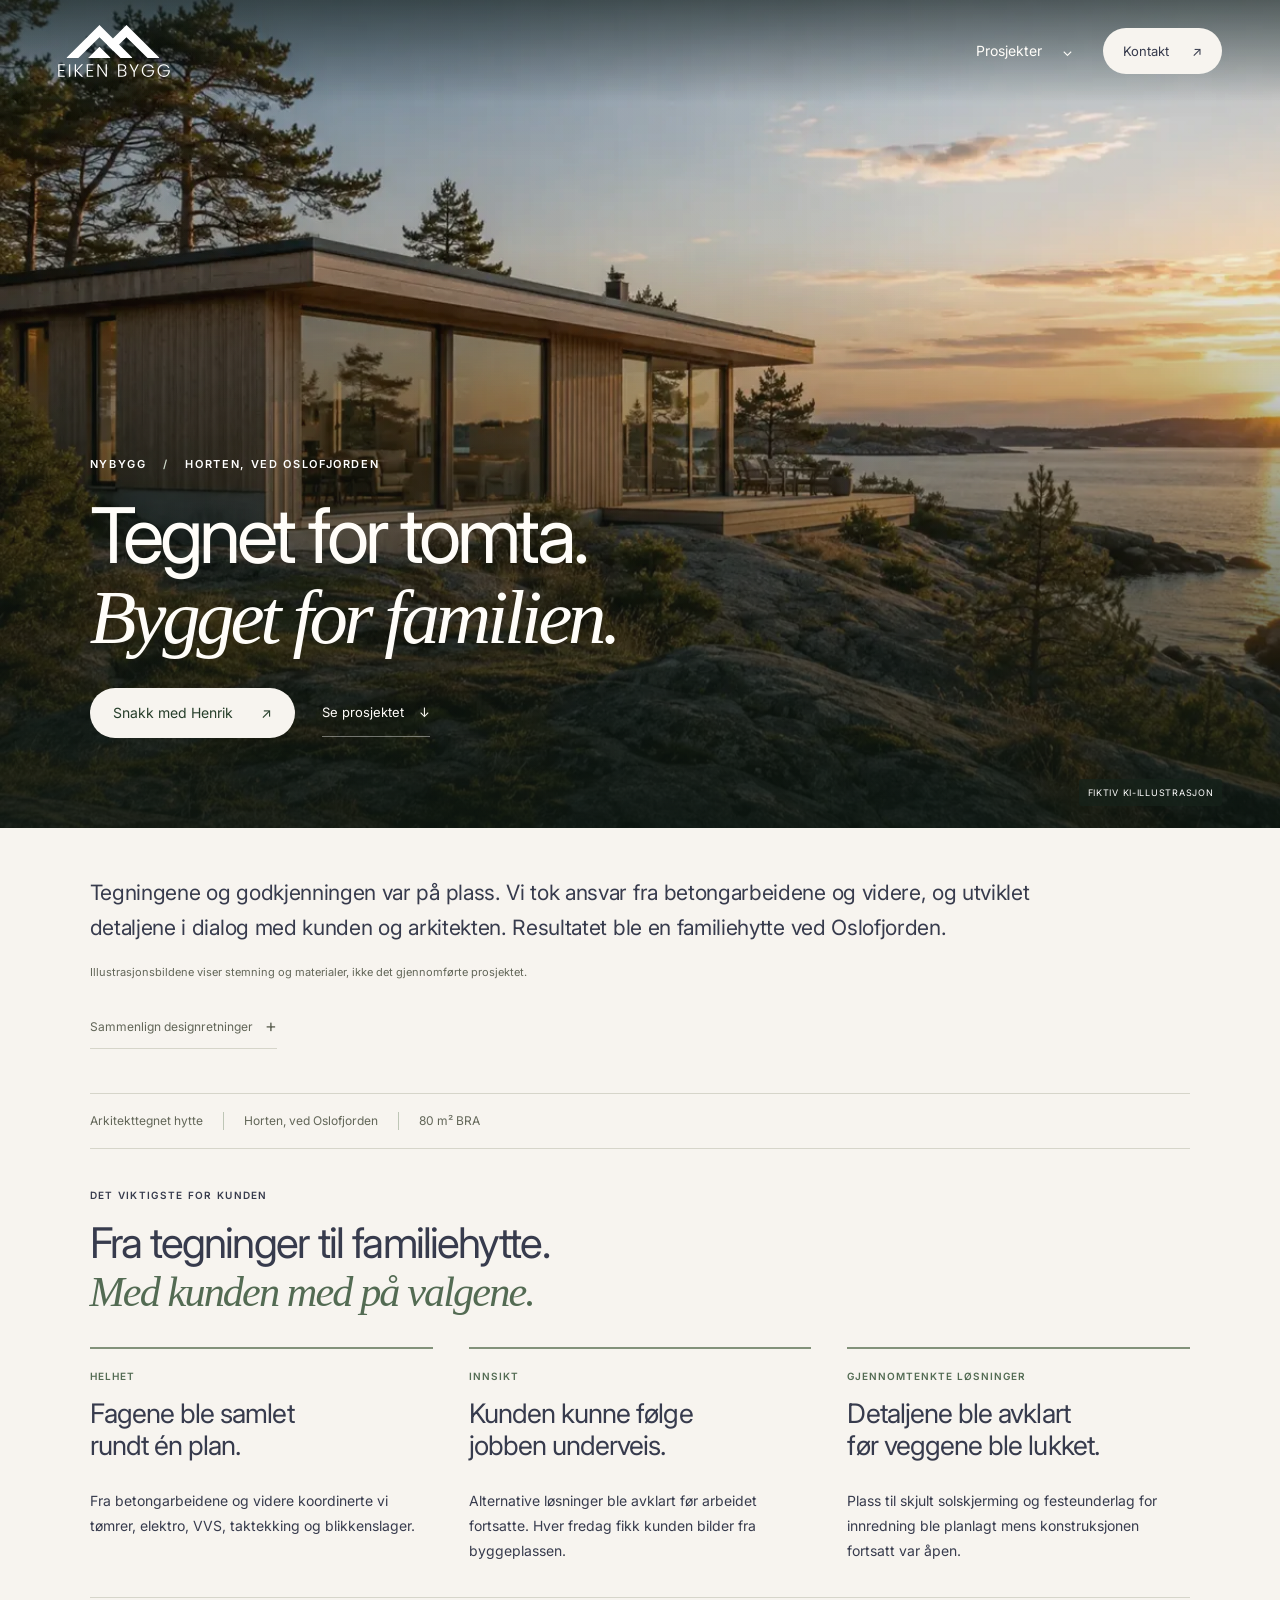
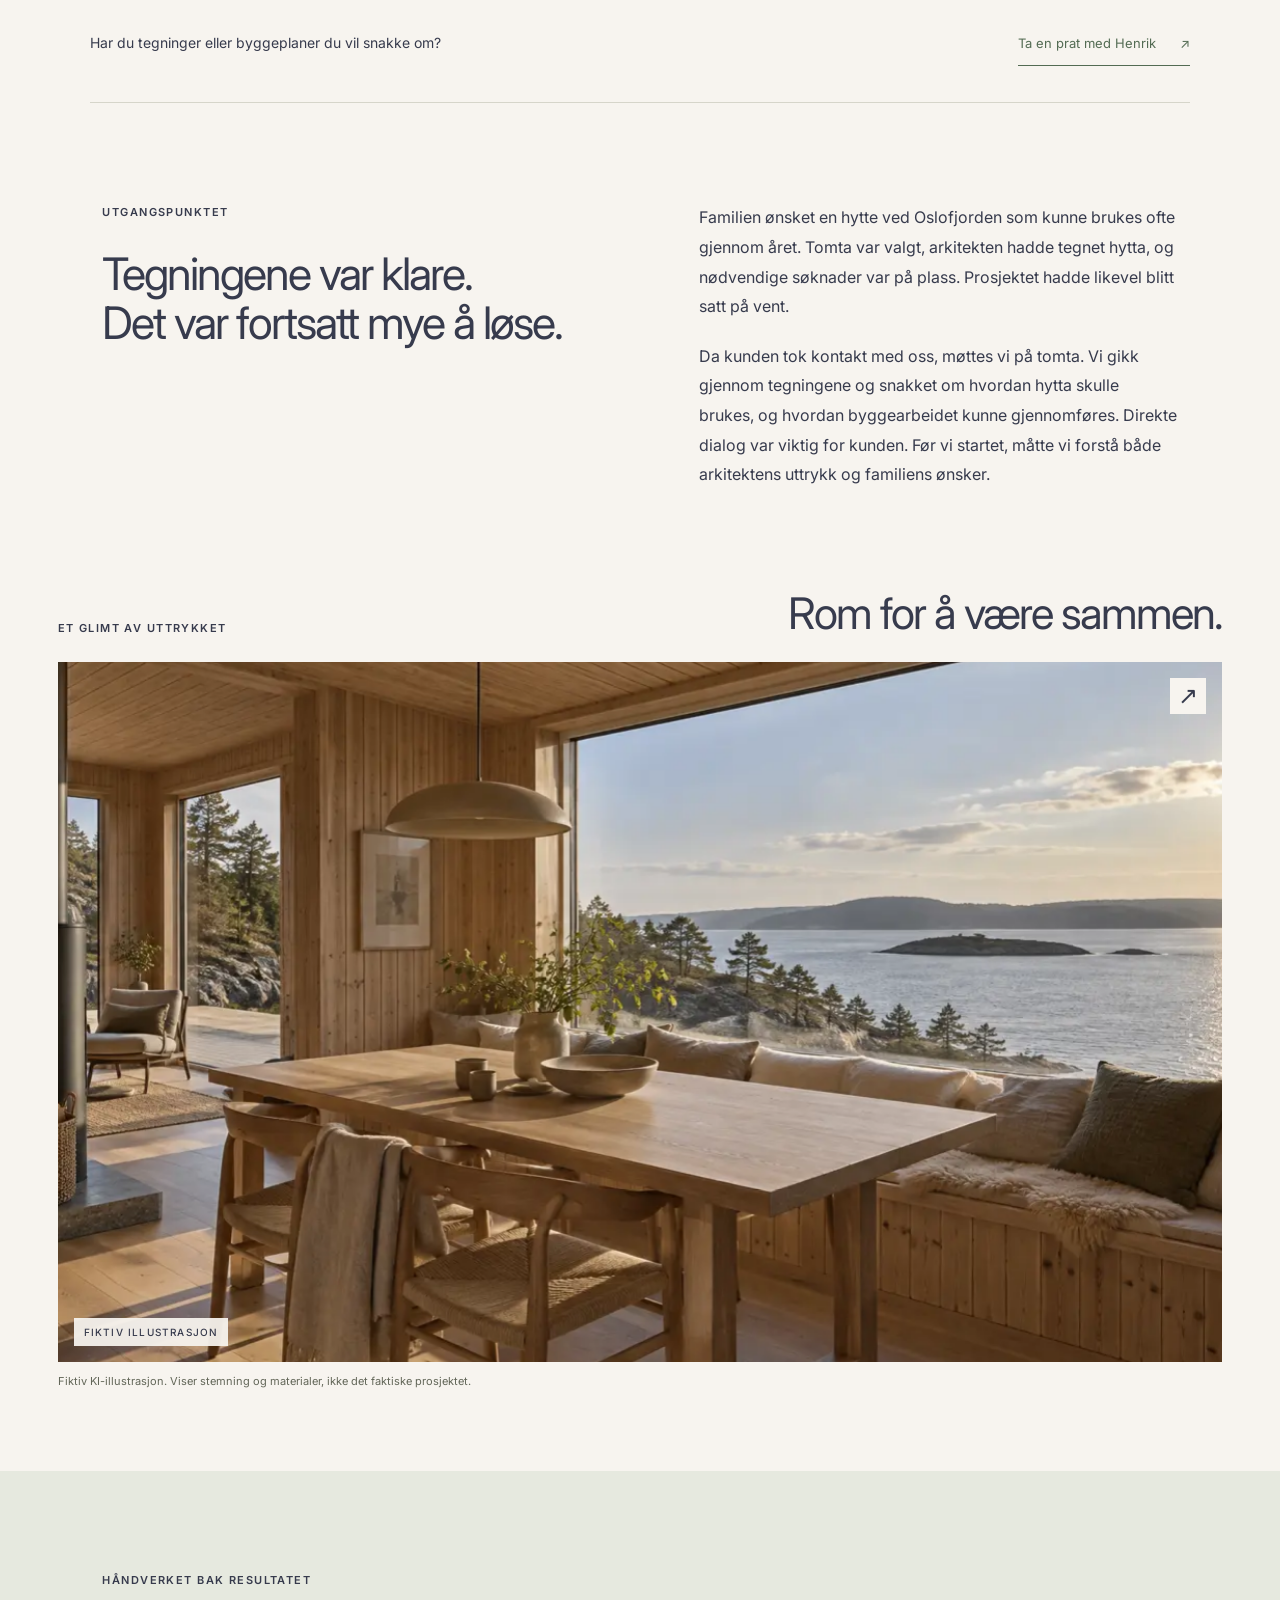
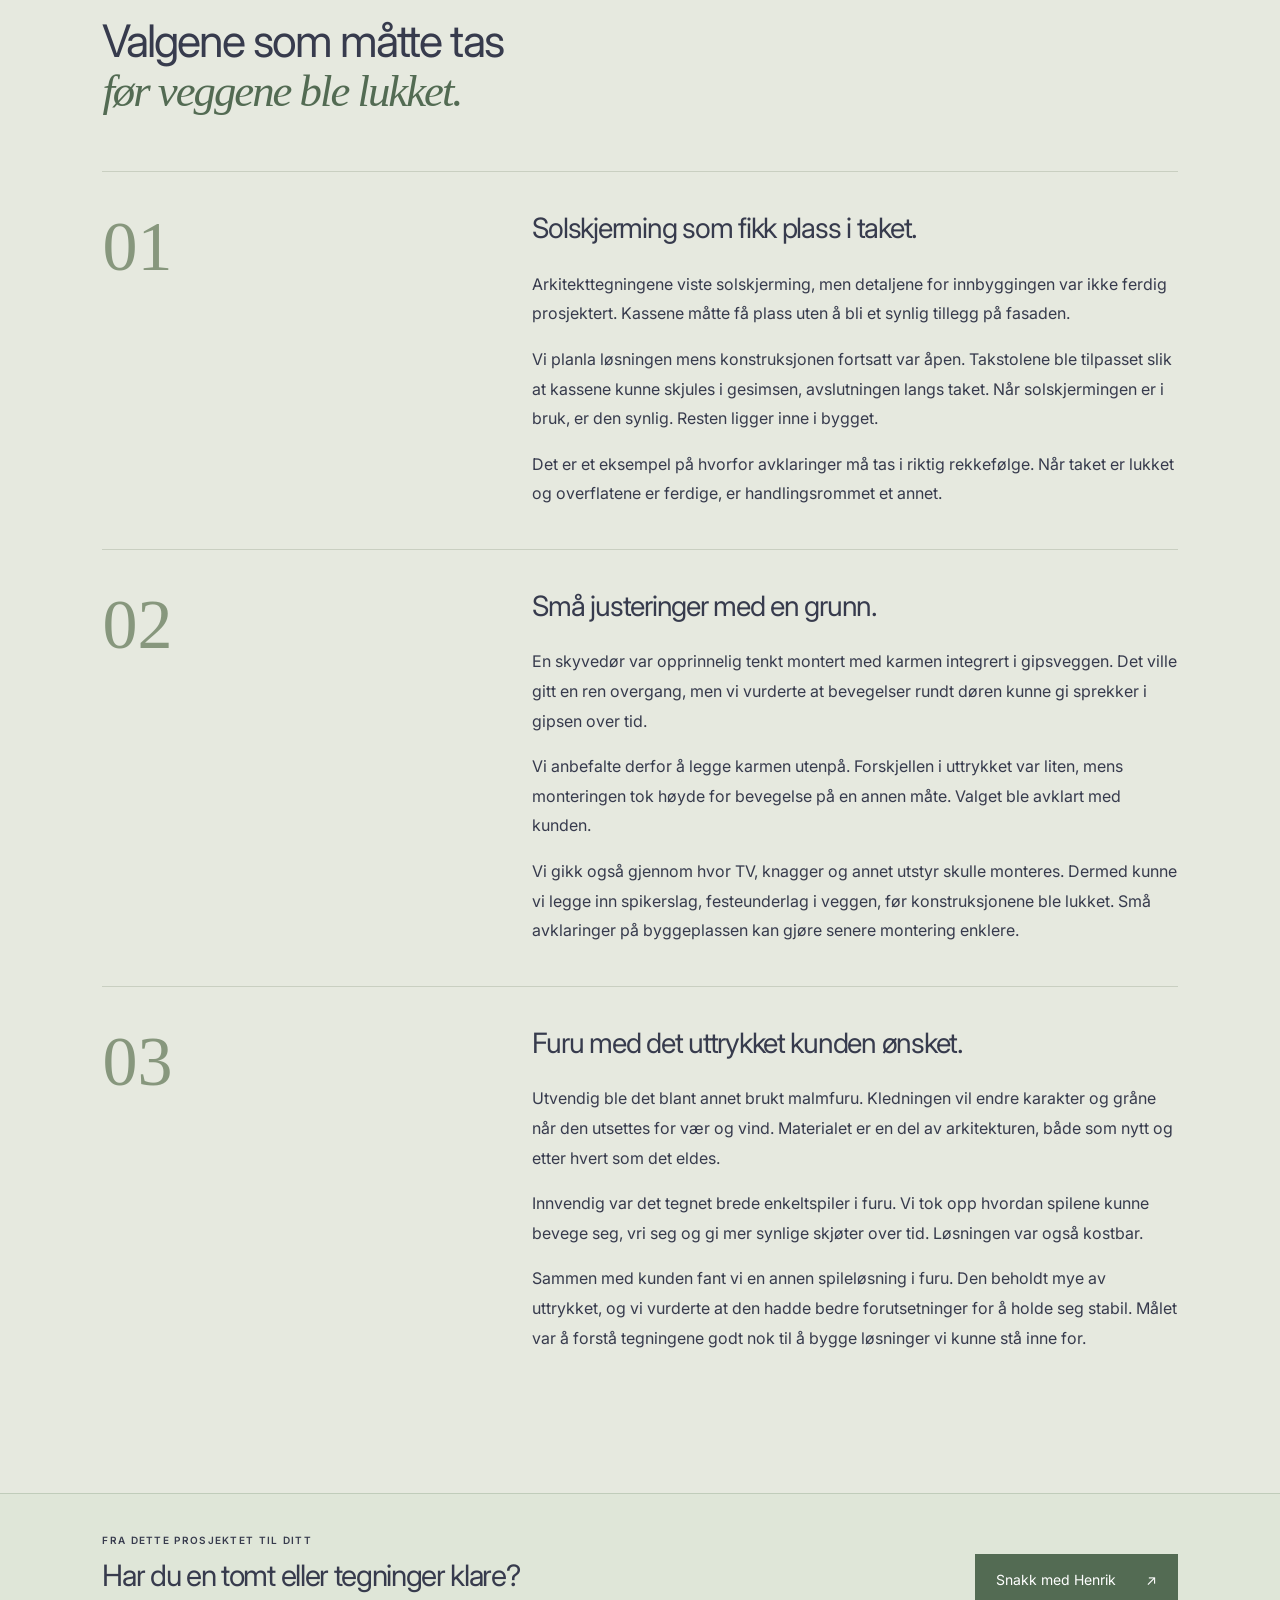
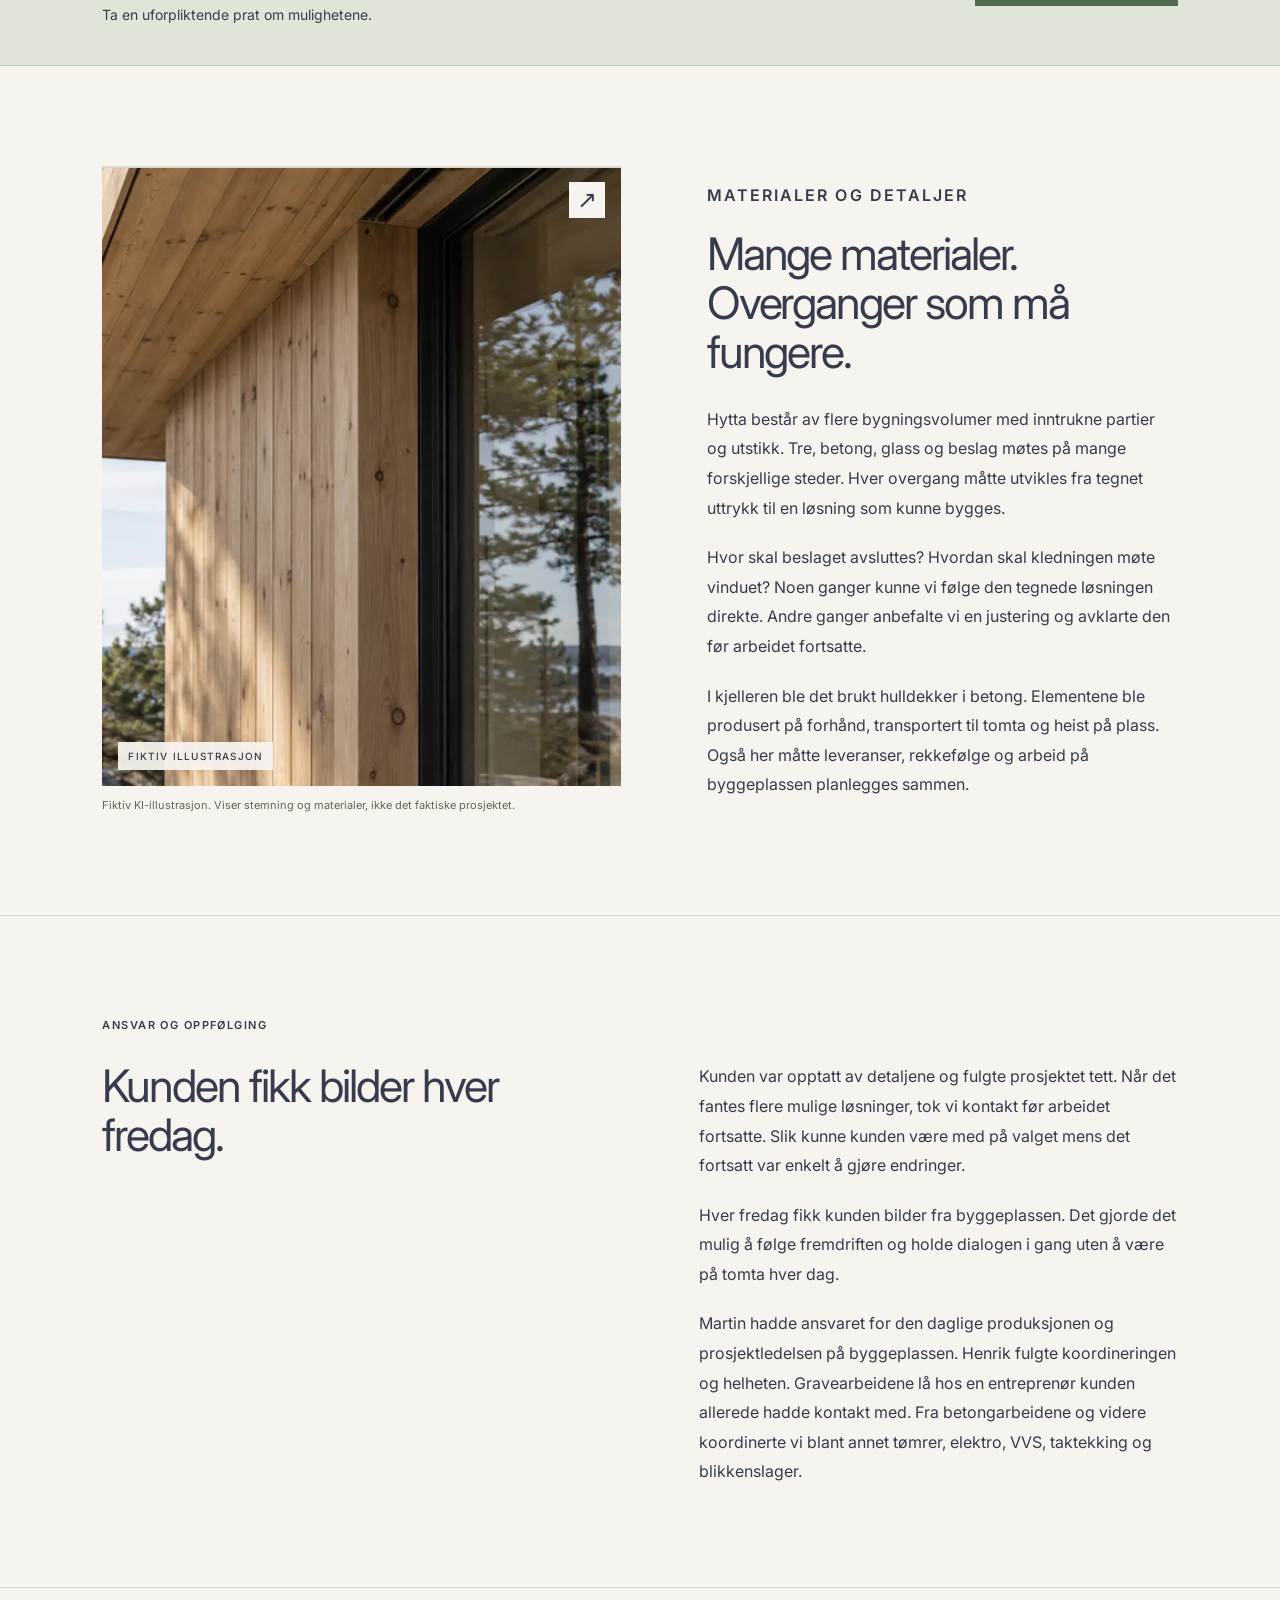
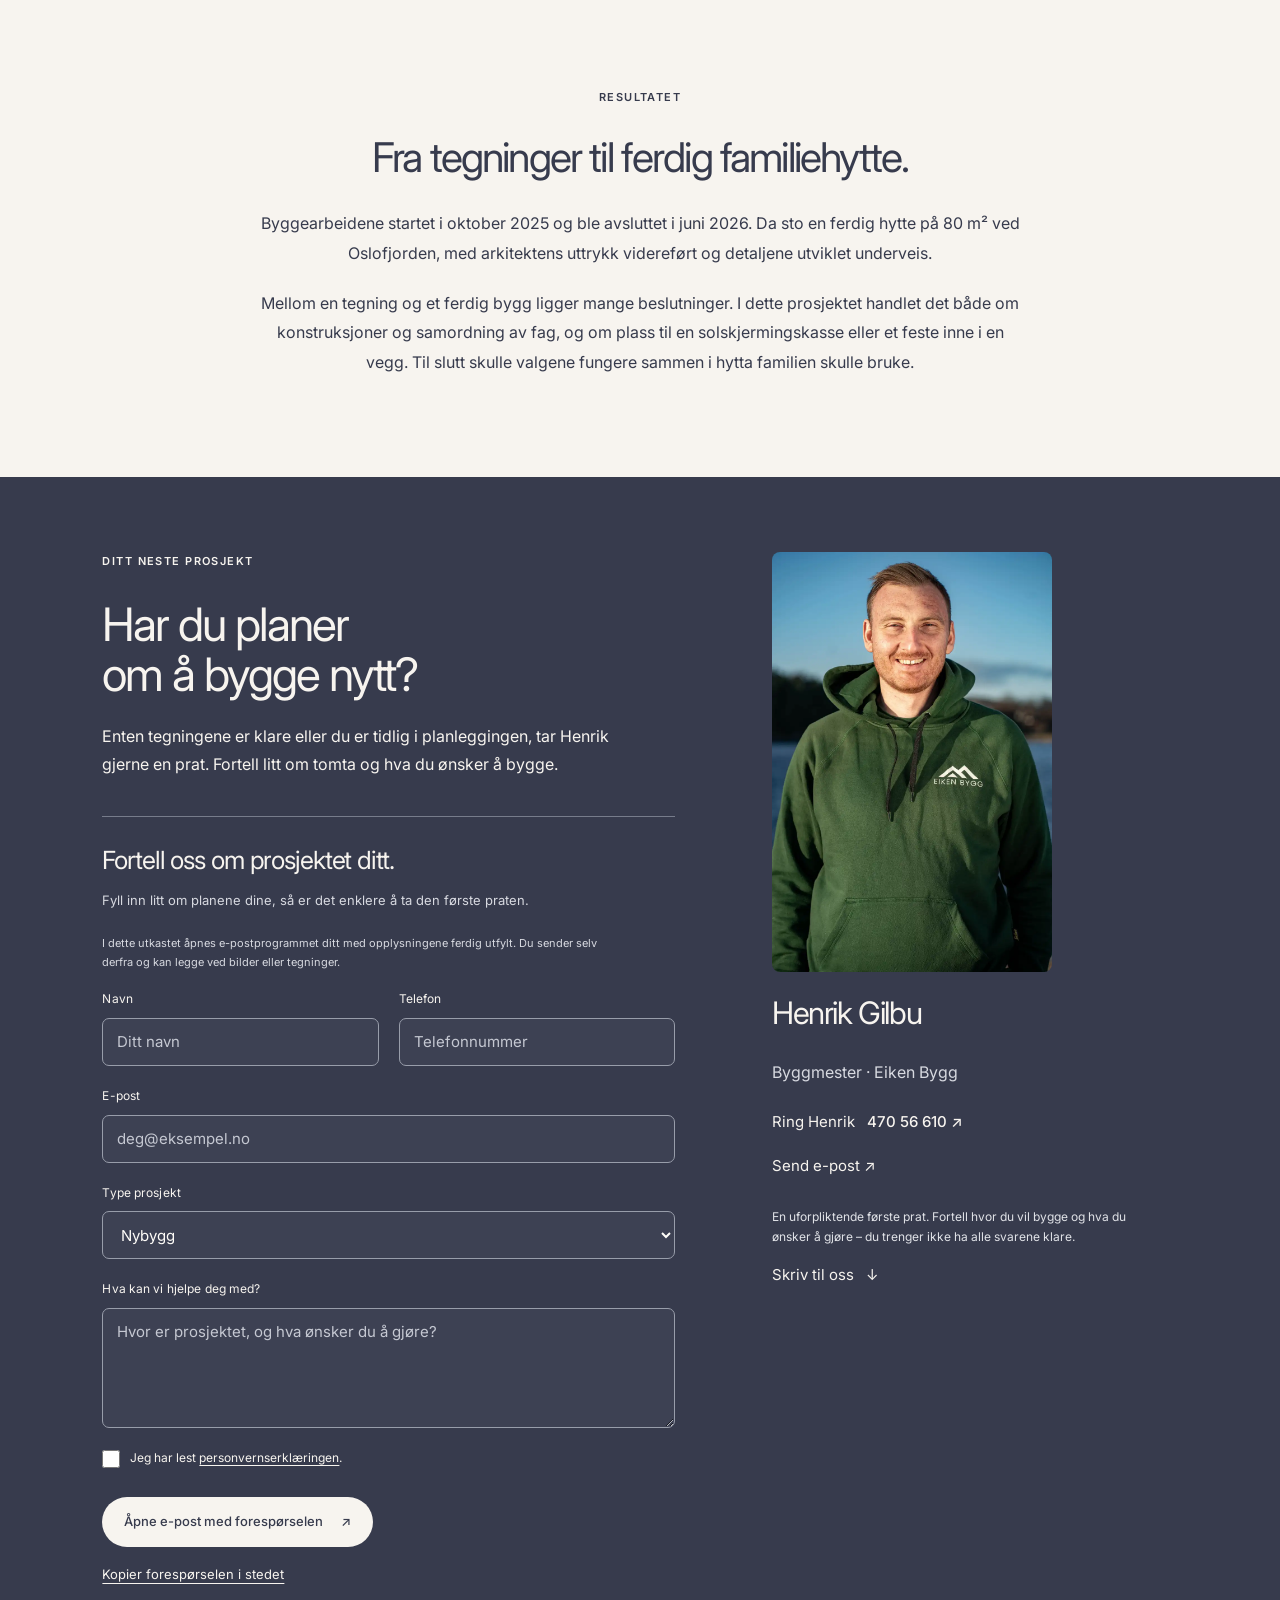
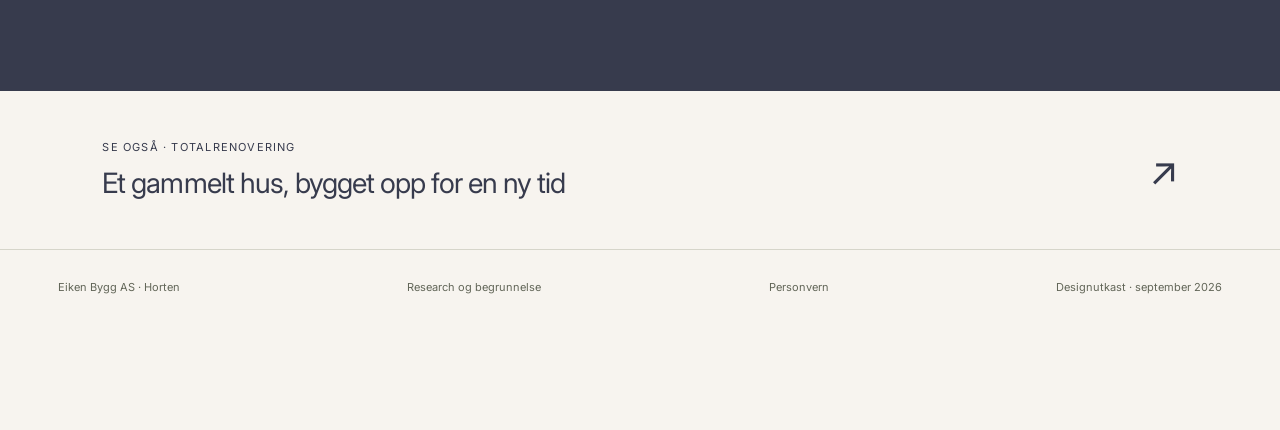
==== commit 9e4fd365: "Replace project statistics with customer value supported by project evidence" ====
--- a/horten.html
+++ b/horten.html
@@ -1 +1 @@
-<!doctype html><html lang="nb"><head><meta charset="utf-8"><meta name="viewport" content="width=device-width,initial-scale=1"><meta name="robots" content="noindex,nofollow"><meta name="theme-color" content="#373b4d"><title>Hytte tegnet for tomta, bygget for familien | Eiken Bygg</title><meta name="description" content="Tegningene og godkjenningen var på plass. Vi tok ansvar fra betongarbeidene og videre, og utviklet detaljene i dialog med kunden og arkitekten. Resultatet ble en familiehytte ved Oslofjorden."><link rel="icon" href="data:image/svg+xml,%3Csvg xmlns='http://www.w3.org/2000/svg' viewBox='0 0 40 40'%3E%3Crect width='40' height='40' fill='%23536853'/%3E%3Ctext x='9' y='29' font-family='Arial' font-size='28' fill='white'%3EE%3C/text%3E%3C/svg%3E"><link rel="preconnect" href="https://fonts.googleapis.com"><link rel="preconnect" href="https://fonts.gstatic.com" crossorigin><link rel="stylesheet" href="https://fonts.googleapis.com/css2?family=Inter:wght@400;500;600;700&display=swap"><link rel="stylesheet" href="style.f9b3b71dd8.css"><meta property="og:type" content="website"><meta property="og:locale" content="nb_NO"><meta property="og:title" content="Hytte tegnet for tomta, bygget for familien | Eiken Bygg"><meta property="og:description" content="Tegningene og godkjenningen var på plass. Vi tok ansvar fra betongarbeidene og videre, og utviklet detaljene i dialog med kunden og arkitekten. Resultatet ble en familiehytte ved Oslofjorden."><meta property="og:url" content="https://dabiel-94.github.io/eiken-bygg-prosjektcaser/horten.html"><meta property="og:image" content="https://dabiel-94.github.io/eiken-bygg-prosjektcaser/assets/horten-fictional.webp"><meta property="og:image:alt" content="Fiktiv KI-illustrasjon. Viser ikke det faktiske prosjektet."><meta name="twitter:card" content="summary_large_image"></head><body class="direction-a" data-project="horten"><a class="skip" href="#main">Hopp til innhold</a><header class="site-header immersive-header"><a class="brand" href="index.html" aria-label="Eiken Bygg, prosjektutkast"><img src="assets/eiken-logo.svg" alt="Eiken Bygg" width="115" height="65"></a><nav aria-label="Hovedmeny"><details class="project-menu"><summary>Prosjekter <span aria-hidden="true">⌄</span></summary><div><a href="husoy.html">Husøy · Totalrenovering</a><a href="horten.html">Horten · Nybygg</a><a href="index.html">Alle designutkast</a></div></details><a class="header-contact" href="#henrik">Kontakt <span aria-hidden="true">↗</span></a></nav></header><div class="reading-progress" aria-hidden="true"></div><main id="main"><section class="hero immersive-hero" aria-labelledby="project-title"><figure class="hero-media"><img src="assets/horten-fictional.webp" alt="Fiktiv, KI-generert familiehytte med trekledning ved en norsk fjord." width="1200" height="800" fetchpriority="high"></figure><div class="hero-shade" aria-hidden="true"></div><div class="hero-copy"><p class="eyebrow">Nybygg <span> / </span> Horten, ved Oslofjorden</p><h1 id="project-title" data-a="Tegnet for tomta.<br><em>Bygget for familien.</em>" data-b="Arkitekttegnet<br><em>hytte i Horten.</em>" data-c="Fra tegninger<br><em>til familiehytte.</em>">Tegnet for tomta.<br><em>Bygget for familien.</em></h1><div class="hero-actions"><a class="hero-contact" href="#henrik">Snakk med Henrik <span aria-hidden="true">↗</span></a><a class="hero-explore" href="#prosjektstart">Se prosjektet <span aria-hidden="true">↓</span></a></div></div><span class="hero-image-note">Fiktiv KI-illustrasjon</span></section><div class="hero-lead" id="prosjektstart"><p>Tegningene og godkjenningen var på plass. Vi tok ansvar fra betongarbeidene og videre, og utviklet detaljene i dialog med kunden og arkitekten. Resultatet ble en familiehytte ved Oslofjorden.</p><small>Illustrasjonsbildene viser stemning og materialer, ikke det gjennomførte prosjektet.</small><details class="design-review"><summary>Sammenlign designretninger</summary><aside class="review-bar" aria-label="Designretning"><a href="index.html">← Designsprint</a><span>Se samme prosjekt i:</span><nav aria-label="Velg designretning"><a data-variant="a" href="?retning=a">A · Historien</a><a data-variant="b" href="?retning=b">B · Håndverket</a><a data-variant="c" href="?retning=c">C · Neste prosjekt</a></nav><button class="share-button" type="button">Kopier lenke ↗</button><span class="share-status" role="status" aria-live="polite"></span><span class="draft">UTKAST</span></aside></details></div><section class="project-summary" aria-labelledby="facts-title"><div class="summary-heading"><h2 id="facts-title">Prosjektfakta</h2><p>Omfanget. Ansvaret. De viktige valgene.</p></div><div class="summary-grid"><dl class="facts"><div><dt>Oppdrag</dt><dd>Arkitekttegnet hytte</dd></div><div><dt>Størrelse</dt><dd>80 m² BRA</dd></div><div><dt>Byggeperiode</dt><dd>Okt. 2025 – juni 2026</dd></div><div><dt>Vår rolle</dt><dd>Totalentreprenør</dd></div></dl><div class="early-proof"><div class="proofs"><div><strong>80 m²</strong><span>fritidsbolig ved Oslofjorden</span></div><div><strong>Skjult i gesimsen</strong><span>solskjerming planlagt før taket ble lukket</span></div><div><strong>Hver fredag</strong><span>bilder fra byggeplassen til kunden</span></div></div></div></div></section><section class="story-intro section" id="historien"><div><p class="eyebrow">Utgangspunktet</p><h2>Tegningene var klare.<br>Det var fortsatt mye å løse.</h2></div><div class="prose"><p>Familien ønsket en hytte ved Oslofjorden som kunne brukes ofte gjennom året. Tomta var valgt, arkitekten hadde tegnet hytta, og nødvendige søknader var på plass. Prosjektet hadde likevel blitt satt på vent.</p><p>Da kunden tok kontakt med oss, møttes vi på tomta. Vi gikk gjennom tegningene og snakket om hvordan hytta skulle brukes, og hvordan byggearbeidet kunne gjennomføres. Direkte dialog var viktig for kunden. Før vi startet, måtte vi forstå både arkitektens uttrykk og familiens ønsker.</p></div></section><section class="photo-interlude" aria-label="Illustrert stemning"><div class="photo-heading"><p class="eyebrow">Et glimt av uttrykket</p><h2>Rom for å være sammen.</h2></div><figure class="project-image fictional-image"><button class="image-frame" type="button" aria-label="Se illustrasjonsbildet større"><img src="assets/horten-interior.webp" alt="Fiktiv KI-illustrasjon: familiehytte med furupanel og utsikt mot fjorden." width="1200" height="800" loading="lazy"><span class="image-badge">FIKTIV ILLUSTRASJON</span><span class="image-expand" aria-hidden="true">↗</span></button><figcaption>Fiktiv KI-illustrasjon. Viser stemning og materialer, ikke det faktiske prosjektet.</figcaption></figure></section><section class="work section" id="arbeidet"><div class="section-heading"><p class="eyebrow">Håndverket bak resultatet</p><h2>Valgene som måtte tas<br><em>før veggene ble lukket.</em></h2></div><article class="chapter"><div class="chapter-number">01</div><div><h3>Solskjerming som fikk plass i taket.</h3><p>Arkitekttegningene viste solskjerming, men detaljene for innbyggingen var ikke ferdig prosjektert. Kassene måtte få plass uten å bli et synlig tillegg på fasaden.</p><p>Vi planla løsningen mens konstruksjonen fortsatt var åpen. Takstolene ble tilpasset slik at kassene kunne skjules i gesimsen, avslutningen langs taket. Når solskjermingen er i bruk, er den synlig. Resten ligger inne i bygget.</p><p>Det er et eksempel på hvorfor avklaringer må tas i riktig rekkefølge. Når taket er lukket og overflatene er ferdige, er handlingsrommet et annet.</p></div></article><article class="chapter"><div class="chapter-number">02</div><div><h3>Små justeringer med en grunn.</h3><p>En skyvedør var opprinnelig tenkt montert med karmen integrert i gipsveggen. Det ville gitt en ren overgang, men vi vurderte at bevegelser rundt døren kunne gi sprekker i gipsen over tid.</p><p>Vi anbefalte derfor å legge karmen utenpå. Forskjellen i uttrykket var liten, mens monteringen tok høyde for bevegelse på en annen måte. Valget ble avklart med kunden.</p><p>Vi gikk også gjennom hvor TV, knagger og annet utstyr skulle monteres. Dermed kunne vi legge inn spikerslag, festeunderlag i veggen, før konstruksjonene ble lukket. Små avklaringer på byggeplassen kan gjøre senere montering enklere.</p></div></article><article class="chapter"><div class="chapter-number">03</div><div><h3>Furu med det uttrykket kunden ønsket.</h3><p>Utvendig ble det blant annet brukt malmfuru. Kledningen vil endre karakter og gråne når den utsettes for vær og vind. Materialet er en del av arkitekturen, både som nytt og etter hvert som det eldes.</p><p>Innvendig var det tegnet brede enkeltspiler i furu. Vi tok opp hvordan spilene kunne bevege seg, vri seg og gi mer synlige skjøter over tid. Løsningen var også kostbar.</p><p>Sammen med kunden fant vi en annen spileløsning i furu. Den beholdt mye av uttrykket, og vi vurderte at den hadde bedre forutsetninger for å holde seg stabil. Målet var å forstå tegningene godt nok til å bygge løsninger vi kunne stå inne for.</p></div></article></section><aside class="mid-contact"><div><p class="eyebrow">Fra dette prosjektet til ditt</p><h2>Har du en tomt eller tegninger klare?</h2><p>Ta en uforpliktende prat om mulighetene.</p></div><a class="button" href="#henrik">Snakk med Henrik <span aria-hidden="true">↗</span></a></aside><section class="detail section"><figure class="project-image fictional-image"><button class="image-frame" type="button" aria-label="Se illustrasjonsbildet større"><img src="assets/horten-facade.webp" alt="Fiktiv KI-illustrasjon: overgangen mellom trekledning, vindu og takutspring." width="1200" height="800" loading="lazy"><span class="image-badge">FIKTIV ILLUSTRASJON</span><span class="image-expand" aria-hidden="true">↗</span></button><figcaption>Fiktiv KI-illustrasjon. Viser stemning og materialer, ikke det faktiske prosjektet.</figcaption></figure><div class="prose"><p class="eyebrow">Materialer og detaljer</p><h2>Mange materialer.<br>Overganger som må fungere.</h2><p>Hytta består av flere bygningsvolumer med inntrukne partier og utstikk. Tre, betong, glass og beslag møtes på mange forskjellige steder. Hver overgang måtte utvikles fra tegnet uttrykk til en løsning som kunne bygges.</p><p>Hvor skal beslaget avsluttes? Hvordan skal kledningen møte vinduet? Noen ganger kunne vi følge den tegnede løsningen direkte. Andre ganger anbefalte vi en justering og avklarte den før arbeidet fortsatte.</p><p>I kjelleren ble det brukt hulldekker i betong. Elementene ble produsert på forhånd, transportert til tomta og heist på plass. Også her måtte leveranser, rekkefølge og arbeid på byggeplassen planlegges sammen.</p></div></section><section class="process section" id="oppfolging"><p class="eyebrow">Ansvar og oppfølging</p><div class="process-inner"><h2>Kunden fikk bilder hver fredag.</h2><div class="prose"><p>Kunden var opptatt av detaljene og fulgte prosjektet tett. Når det fantes flere mulige løsninger, tok vi kontakt før arbeidet fortsatte. Slik kunne kunden være med på valget mens det fortsatt var enkelt å gjøre endringer.</p><p>Hver fredag fikk kunden bilder fra byggeplassen. Det gjorde det mulig å følge fremdriften og holde dialogen i gang uten å være på tomta hver dag.</p><p>Martin hadde ansvaret for den daglige produksjonen og prosjektledelsen på byggeplassen. Henrik fulgte koordineringen og helheten. Gravearbeidene lå hos en entreprenør kunden allerede hadde kontakt med. Fra betongarbeidene og videre koordinerte vi blant annet tømrer, elektro, VVS, taktekking og blikkenslager.</p></div></div></section><section class="result section" id="resultatet"><p class="eyebrow">Resultatet</p><h2>Fra tegninger til ferdig familiehytte.</h2><div class="prose"><p>Byggearbeidene startet i oktober 2025 og ble avsluttet i juni 2026. Da sto en ferdig hytte på 80 m² ved Oslofjorden, med arkitektens uttrykk videreført og detaljene utviklet underveis.</p><p>Mellom en tegning og et ferdig bygg ligger mange beslutninger. I dette prosjektet handlet det både om konstruksjoner og samordning av fag, og om plass til en solskjermingskasse eller et feste inne i en vegg. Til slutt skulle valgene fungere sammen i hytta familien skulle bruke.</p></div></section><section class="contact section" id="kontakt"><div class="contact-intro"><p class="eyebrow">Ditt neste prosjekt</p><h2>Har du planer<br>om å bygge nytt?</h2><p>Enten tegningene er klare eller du er tidlig i planleggingen, tar Henrik gjerne en prat. Fortell litt om tomta og hva du ønsker å bygge.</p></div><div class="contact-person" id="henrik" tabindex="-1"><figure class="henrik-photo"><img src="assets/henrik-eiken.webp" alt="Henrik Gilbu, byggmester i Eiken Bygg." width="1000" height="1500" loading="lazy"><figcaption>Henrik Gilbu · Byggmester i Eiken Bygg</figcaption></figure><h3>Henrik Gilbu</h3><p>Byggmester · Eiken Bygg</p><a class="contact-text-link contact-phone" data-contact="phone" href="tel:+4747056610">Ring Henrik <span>470 56 610 ↗</span></a><a class="contact-text-link contact-mail" data-contact="email" href="mailto:post@eiken-bygg.no?subject=Sp%C3%B8rsm%C3%A5l%20om%20nybygg&amp;body=Hei%20Henrik%21%0A%0AJeg%20vurderer%20et%20byggeprosjekt%20og%20%C3%B8nsker%20en%20prat.%0A%0ASted%3A%0ADette%20%C3%B8nsker%20jeg%20%C3%A5%20gj%C3%B8re%3A%0A%C3%98nsket%20tidspunkt%3A%0ATelefon%3A%0A%0AHilsen%0A">Send e-post ↗</a><p class="contact-note">En uforpliktende første prat. Fortell hvor du vil bygge og hva du ønsker å gjøre – du trenger ikke ha alle svarene klare.</p><a class="contact-text-link form-jump" href="#prosjektskjema">Skriv til oss <span aria-hidden="true">↓</span></a></div><form method="post" class="project-form" id="prosjektskjema" aria-labelledby="form-title"><h3 id="form-title">Fortell oss om prosjektet ditt.</h3><p class="form-intro">Fyll inn litt om planene dine, så er det enklere å ta den første praten.</p><p class="form-note" id="form-note">I dette utkastet åpnes e-postprogrammet ditt med opplysningene ferdig utfylt. Du sender selv derfra og kan legge ved bilder eller tegninger.</p><fieldset class="form-fields" disabled aria-label="Opplysninger om prosjektet"><div class="form-grid"><label>Navn<input name="name" autocomplete="name" required maxlength="100" placeholder="Ditt navn"></label><label>Telefon<input name="phone" type="tel" autocomplete="tel" required maxlength="30" placeholder="Telefonnummer"></label><label class="full-field">E-post<input name="email" type="email" autocomplete="email" required maxlength="200" placeholder="deg@eksempel.no"></label><label class="full-field">Type prosjekt<select name="project"><option>Nybygg</option><option>Renovering</option><option>Tilbygg</option><option>Fasade</option><option>Annet</option></select></label><label class="full-field">Hva kan vi hjelpe deg med?<textarea name="message" rows="4" maxlength="1800" required placeholder="Hvor er prosjektet, og hva ønsker du å gjøre?"></textarea></label></div><label class="form-consent"><input type="checkbox" required><span>Jeg har lest <a href="https://eiken-bygg.no/personvern/" target="_blank" rel="noopener">personvernserklæringen</a>.</span></label><button class="form-submit" type="submit" aria-describedby="form-note">Åpne e-post med forespørselen <span aria-hidden="true">↗</span></button><button class="form-copy" type="button">Kopier forespørselen i stedet</button><div class="copy-fallback" hidden><label for="copy-text">Kopier teksten og lim den inn i en e-post til post@eiken-bygg.no</label><textarea id="copy-text" rows="8" readonly></textarea></div><p class="form-status" role="status" aria-live="polite"></p></fieldset><noscript><p>Bruk telefon eller e-postlenken ved Henrik for å kontakte oss.</p></noscript></form></section><a class="next-project" href="husoy.html"><span><small>Se også · Totalrenovering</small><strong>Et gammelt hus, bygget opp for en ny tid</strong></span><span aria-hidden="true">↗</span></a><a class="floating-contact" href="#henrik" aria-label="Kontakt Henrik – gå til kontaktinformasjon"><img src="assets/henrik-eiken.webp" alt="" width="48" height="48"><span><small>Ditt neste prosjekt?</small><strong>Kontakt Henrik</strong></span><span class="contact-arrow" aria-hidden="true">↗</span></a></main><footer><p>Eiken Bygg AS · Horten</p><a href="research.html">Research og begrunnelse</a><a href="https://eiken-bygg.no/personvern/">Personvern</a><p>Designutkast · september 2026</p></footer><script src="script.182d443a03.js"></script><dialog class="image-viewer" aria-label="Forstørret illustrasjonsbilde"><div class="gallery-controls"><button class="gallery-prev" type="button" aria-label="Forrige bilde">←</button><span class="gallery-count" aria-live="polite"></span><button class="gallery-next" type="button" aria-label="Neste bilde">→</button></div><button class="viewer-close" type="button" aria-label="Lukk bildet">Lukk ×</button><img alt=""><p></p></dialog></body></html>+<!doctype html><html lang="nb"><head><meta charset="utf-8"><meta name="viewport" content="width=device-width,initial-scale=1"><meta name="robots" content="noindex,nofollow"><meta name="theme-color" content="#373b4d"><title>Hytte tegnet for tomta, bygget for familien | Eiken Bygg</title><meta name="description" content="Tegningene og godkjenningen var på plass. Vi tok ansvar fra betongarbeidene og videre, og utviklet detaljene i dialog med kunden og arkitekten. Resultatet ble en familiehytte ved Oslofjorden."><link rel="icon" href="data:image/svg+xml,%3Csvg xmlns='http://www.w3.org/2000/svg' viewBox='0 0 40 40'%3E%3Crect width='40' height='40' fill='%23536853'/%3E%3Ctext x='9' y='29' font-family='Arial' font-size='28' fill='white'%3EE%3C/text%3E%3C/svg%3E"><link rel="preconnect" href="https://fonts.googleapis.com"><link rel="preconnect" href="https://fonts.gstatic.com" crossorigin><link rel="stylesheet" href="https://fonts.googleapis.com/css2?family=Inter:wght@400;500;600;700&display=swap"><link rel="stylesheet" href="style.912d8ab434.css"><meta property="og:type" content="website"><meta property="og:locale" content="nb_NO"><meta property="og:title" content="Hytte tegnet for tomta, bygget for familien | Eiken Bygg"><meta property="og:description" content="Tegningene og godkjenningen var på plass. Vi tok ansvar fra betongarbeidene og videre, og utviklet detaljene i dialog med kunden og arkitekten. Resultatet ble en familiehytte ved Oslofjorden."><meta property="og:url" content="https://dabiel-94.github.io/eiken-bygg-prosjektcaser/horten.html"><meta property="og:image" content="https://dabiel-94.github.io/eiken-bygg-prosjektcaser/assets/horten-fictional.webp"><meta property="og:image:alt" content="Fiktiv KI-illustrasjon. Viser ikke det faktiske prosjektet."><meta name="twitter:card" content="summary_large_image"></head><body class="direction-a" data-project="horten"><a class="skip" href="#main">Hopp til innhold</a><header class="site-header immersive-header"><a class="brand" href="index.html" aria-label="Eiken Bygg, prosjektutkast"><img src="assets/eiken-logo.svg" alt="Eiken Bygg" width="115" height="65"></a><nav aria-label="Hovedmeny"><details class="project-menu"><summary>Prosjekter <span aria-hidden="true">⌄</span></summary><div><a href="husoy.html">Husøy · Totalrenovering</a><a href="horten.html">Horten · Nybygg</a><a href="index.html">Alle designutkast</a></div></details><a class="header-contact" href="#henrik">Kontakt <span aria-hidden="true">↗</span></a></nav></header><div class="reading-progress" aria-hidden="true"></div><main id="main"><section class="hero immersive-hero" aria-labelledby="project-title"><figure class="hero-media"><img src="assets/horten-fictional.webp" alt="Fiktiv, KI-generert familiehytte med trekledning ved en norsk fjord." width="1200" height="800" fetchpriority="high"></figure><div class="hero-shade" aria-hidden="true"></div><div class="hero-copy"><p class="eyebrow">Nybygg <span> / </span> Horten, ved Oslofjorden</p><h1 id="project-title" data-a="Tegnet for tomta.<br><em>Bygget for familien.</em>" data-b="Arkitekttegnet<br><em>hytte i Horten.</em>" data-c="Fra tegninger<br><em>til familiehytte.</em>">Tegnet for tomta.<br><em>Bygget for familien.</em></h1><div class="hero-actions"><a class="hero-contact" href="#henrik">Snakk med Henrik <span aria-hidden="true">↗</span></a><a class="hero-explore" href="#prosjektstart">Se prosjektet <span aria-hidden="true">↓</span></a></div></div><span class="hero-image-note">Fiktiv KI-illustrasjon</span></section><div class="hero-lead" id="prosjektstart"><p>Tegningene og godkjenningen var på plass. Vi tok ansvar fra betongarbeidene og videre, og utviklet detaljene i dialog med kunden og arkitekten. Resultatet ble en familiehytte ved Oslofjorden.</p><small>Illustrasjonsbildene viser stemning og materialer, ikke det gjennomførte prosjektet.</small><details class="design-review"><summary>Sammenlign designretninger</summary><aside class="review-bar" aria-label="Designretning"><a href="index.html">← Designsprint</a><span>Se samme prosjekt i:</span><nav aria-label="Velg designretning"><a data-variant="a" href="?retning=a">A · Historien</a><a data-variant="b" href="?retning=b">B · Håndverket</a><a data-variant="c" href="?retning=c">C · Neste prosjekt</a></nav><button class="share-button" type="button">Kopier lenke ↗</button><span class="share-status" role="status" aria-live="polite"></span><span class="draft">UTKAST</span></aside></details></div><section class="customer-value" aria-labelledby="facts-title"><ul class="value-facts" aria-label="Kort om prosjektet"><li>Arkitekttegnet hytte</li><li>Horten, ved Oslofjorden</li><li>80 m² BRA</li></ul><div class="value-heading"><p class="eyebrow">Det viktigste for kunden</p><h2 id="facts-title">Fra tegninger til familiehytte.<br><em>Med kunden med på valgene.</em></h2></div><div class="value-grid"><article class="value-card"><p class="value-label">Helhet</p><h3>Fagene ble samlet rundt én plan.</h3><p class="value-evidence">Fra betongarbeidene og videre koordinerte vi tømrer, elektro, VVS, taktekking og blikkenslager.</p></article><article class="value-card"><p class="value-label">Innsikt</p><h3>Kunden kunne følge jobben underveis.</h3><p class="value-evidence">Alternative løsninger ble avklart før arbeidet fortsatte. Hver fredag fikk kunden bilder fra byggeplassen.</p></article><article class="value-card"><p class="value-label">Gjennomtenkte løsninger</p><h3>Detaljene ble avklart før veggene ble lukket.</h3><p class="value-evidence">Plass til skjult solskjerming og festeunderlag for innredning ble planlagt mens konstruksjonen fortsatt var åpen.</p></article></div><div class="value-next"><p>Har du tegninger eller byggeplaner du vil snakke om?</p><a href="#henrik">Ta en prat med Henrik <span aria-hidden="true">↗</span></a></div></section><section class="story-intro section" id="historien"><div><p class="eyebrow">Utgangspunktet</p><h2>Tegningene var klare.<br>Det var fortsatt mye å løse.</h2></div><div class="prose"><p>Familien ønsket en hytte ved Oslofjorden som kunne brukes ofte gjennom året. Tomta var valgt, arkitekten hadde tegnet hytta, og nødvendige søknader var på plass. Prosjektet hadde likevel blitt satt på vent.</p><p>Da kunden tok kontakt med oss, møttes vi på tomta. Vi gikk gjennom tegningene og snakket om hvordan hytta skulle brukes, og hvordan byggearbeidet kunne gjennomføres. Direkte dialog var viktig for kunden. Før vi startet, måtte vi forstå både arkitektens uttrykk og familiens ønsker.</p></div></section><section class="photo-interlude" aria-label="Illustrert stemning"><div class="photo-heading"><p class="eyebrow">Et glimt av uttrykket</p><h2>Rom for å være sammen.</h2></div><figure class="project-image fictional-image"><button class="image-frame" type="button" aria-label="Se illustrasjonsbildet større"><img src="assets/horten-interior.webp" alt="Fiktiv KI-illustrasjon: familiehytte med furupanel og utsikt mot fjorden." width="1200" height="800" loading="lazy"><span class="image-badge">FIKTIV ILLUSTRASJON</span><span class="image-expand" aria-hidden="true">↗</span></button><figcaption>Fiktiv KI-illustrasjon. Viser stemning og materialer, ikke det faktiske prosjektet.</figcaption></figure></section><section class="work section" id="arbeidet"><div class="section-heading"><p class="eyebrow">Håndverket bak resultatet</p><h2>Valgene som måtte tas<br><em>før veggene ble lukket.</em></h2></div><article class="chapter"><div class="chapter-number">01</div><div><h3>Solskjerming som fikk plass i taket.</h3><p>Arkitekttegningene viste solskjerming, men detaljene for innbyggingen var ikke ferdig prosjektert. Kassene måtte få plass uten å bli et synlig tillegg på fasaden.</p><p>Vi planla løsningen mens konstruksjonen fortsatt var åpen. Takstolene ble tilpasset slik at kassene kunne skjules i gesimsen, avslutningen langs taket. Når solskjermingen er i bruk, er den synlig. Resten ligger inne i bygget.</p><p>Det er et eksempel på hvorfor avklaringer må tas i riktig rekkefølge. Når taket er lukket og overflatene er ferdige, er handlingsrommet et annet.</p></div></article><article class="chapter"><div class="chapter-number">02</div><div><h3>Små justeringer med en grunn.</h3><p>En skyvedør var opprinnelig tenkt montert med karmen integrert i gipsveggen. Det ville gitt en ren overgang, men vi vurderte at bevegelser rundt døren kunne gi sprekker i gipsen over tid.</p><p>Vi anbefalte derfor å legge karmen utenpå. Forskjellen i uttrykket var liten, mens monteringen tok høyde for bevegelse på en annen måte. Valget ble avklart med kunden.</p><p>Vi gikk også gjennom hvor TV, knagger og annet utstyr skulle monteres. Dermed kunne vi legge inn spikerslag, festeunderlag i veggen, før konstruksjonene ble lukket. Små avklaringer på byggeplassen kan gjøre senere montering enklere.</p></div></article><article class="chapter"><div class="chapter-number">03</div><div><h3>Furu med det uttrykket kunden ønsket.</h3><p>Utvendig ble det blant annet brukt malmfuru. Kledningen vil endre karakter og gråne når den utsettes for vær og vind. Materialet er en del av arkitekturen, både som nytt og etter hvert som det eldes.</p><p>Innvendig var det tegnet brede enkeltspiler i furu. Vi tok opp hvordan spilene kunne bevege seg, vri seg og gi mer synlige skjøter over tid. Løsningen var også kostbar.</p><p>Sammen med kunden fant vi en annen spileløsning i furu. Den beholdt mye av uttrykket, og vi vurderte at den hadde bedre forutsetninger for å holde seg stabil. Målet var å forstå tegningene godt nok til å bygge løsninger vi kunne stå inne for.</p></div></article></section><aside class="mid-contact"><div><p class="eyebrow">Fra dette prosjektet til ditt</p><h2>Har du en tomt eller tegninger klare?</h2><p>Ta en uforpliktende prat om mulighetene.</p></div><a class="button" href="#henrik">Snakk med Henrik <span aria-hidden="true">↗</span></a></aside><section class="detail section"><figure class="project-image fictional-image"><button class="image-frame" type="button" aria-label="Se illustrasjonsbildet større"><img src="assets/horten-facade.webp" alt="Fiktiv KI-illustrasjon: overgangen mellom trekledning, vindu og takutspring." width="1200" height="800" loading="lazy"><span class="image-badge">FIKTIV ILLUSTRASJON</span><span class="image-expand" aria-hidden="true">↗</span></button><figcaption>Fiktiv KI-illustrasjon. Viser stemning og materialer, ikke det faktiske prosjektet.</figcaption></figure><div class="prose"><p class="eyebrow">Materialer og detaljer</p><h2>Mange materialer.<br>Overganger som må fungere.</h2><p>Hytta består av flere bygningsvolumer med inntrukne partier og utstikk. Tre, betong, glass og beslag møtes på mange forskjellige steder. Hver overgang måtte utvikles fra tegnet uttrykk til en løsning som kunne bygges.</p><p>Hvor skal beslaget avsluttes? Hvordan skal kledningen møte vinduet? Noen ganger kunne vi følge den tegnede løsningen direkte. Andre ganger anbefalte vi en justering og avklarte den før arbeidet fortsatte.</p><p>I kjelleren ble det brukt hulldekker i betong. Elementene ble produsert på forhånd, transportert til tomta og heist på plass. Også her måtte leveranser, rekkefølge og arbeid på byggeplassen planlegges sammen.</p></div></section><section class="process section" id="oppfolging"><p class="eyebrow">Ansvar og oppfølging</p><div class="process-inner"><h2>Kunden fikk bilder hver fredag.</h2><div class="prose"><p>Kunden var opptatt av detaljene og fulgte prosjektet tett. Når det fantes flere mulige løsninger, tok vi kontakt før arbeidet fortsatte. Slik kunne kunden være med på valget mens det fortsatt var enkelt å gjøre endringer.</p><p>Hver fredag fikk kunden bilder fra byggeplassen. Det gjorde det mulig å følge fremdriften og holde dialogen i gang uten å være på tomta hver dag.</p><p>Martin hadde ansvaret for den daglige produksjonen og prosjektledelsen på byggeplassen. Henrik fulgte koordineringen og helheten. Gravearbeidene lå hos en entreprenør kunden allerede hadde kontakt med. Fra betongarbeidene og videre koordinerte vi blant annet tømrer, elektro, VVS, taktekking og blikkenslager.</p></div></div></section><section class="result section" id="resultatet"><p class="eyebrow">Resultatet</p><h2>Fra tegninger til ferdig familiehytte.</h2><div class="prose"><p>Byggearbeidene startet i oktober 2025 og ble avsluttet i juni 2026. Da sto en ferdig hytte på 80 m² ved Oslofjorden, med arkitektens uttrykk videreført og detaljene utviklet underveis.</p><p>Mellom en tegning og et ferdig bygg ligger mange beslutninger. I dette prosjektet handlet det både om konstruksjoner og samordning av fag, og om plass til en solskjermingskasse eller et feste inne i en vegg. Til slutt skulle valgene fungere sammen i hytta familien skulle bruke.</p></div></section><section class="contact section" id="kontakt"><div class="contact-intro"><p class="eyebrow">Ditt neste prosjekt</p><h2>Har du planer<br>om å bygge nytt?</h2><p>Enten tegningene er klare eller du er tidlig i planleggingen, tar Henrik gjerne en prat. Fortell litt om tomta og hva du ønsker å bygge.</p></div><div class="contact-person" id="henrik" tabindex="-1"><figure class="henrik-photo"><img src="assets/henrik-eiken.webp" alt="Henrik Gilbu, byggmester i Eiken Bygg." width="1000" height="1500" loading="lazy"><figcaption>Henrik Gilbu · Byggmester i Eiken Bygg</figcaption></figure><h3>Henrik Gilbu</h3><p>Byggmester · Eiken Bygg</p><a class="contact-text-link contact-phone" data-contact="phone" href="tel:+4747056610">Ring Henrik <span>470 56 610 ↗</span></a><a class="contact-text-link contact-mail" data-contact="email" href="mailto:post@eiken-bygg.no?subject=Sp%C3%B8rsm%C3%A5l%20om%20nybygg&amp;body=Hei%20Henrik%21%0A%0AJeg%20vurderer%20et%20byggeprosjekt%20og%20%C3%B8nsker%20en%20prat.%0A%0ASted%3A%0ADette%20%C3%B8nsker%20jeg%20%C3%A5%20gj%C3%B8re%3A%0A%C3%98nsket%20tidspunkt%3A%0ATelefon%3A%0A%0AHilsen%0A">Send e-post ↗</a><p class="contact-note">En uforpliktende første prat. Fortell hvor du vil bygge og hva du ønsker å gjøre – du trenger ikke ha alle svarene klare.</p><a class="contact-text-link form-jump" href="#prosjektskjema">Skriv til oss <span aria-hidden="true">↓</span></a></div><form method="post" class="project-form" id="prosjektskjema" aria-labelledby="form-title"><h3 id="form-title">Fortell oss om prosjektet ditt.</h3><p class="form-intro">Fyll inn litt om planene dine, så er det enklere å ta den første praten.</p><p class="form-note" id="form-note">I dette utkastet åpnes e-postprogrammet ditt med opplysningene ferdig utfylt. Du sender selv derfra og kan legge ved bilder eller tegninger.</p><fieldset class="form-fields" disabled aria-label="Opplysninger om prosjektet"><div class="form-grid"><label>Navn<input name="name" autocomplete="name" required maxlength="100" placeholder="Ditt navn"></label><label>Telefon<input name="phone" type="tel" autocomplete="tel" required maxlength="30" placeholder="Telefonnummer"></label><label class="full-field">E-post<input name="email" type="email" autocomplete="email" required maxlength="200" placeholder="deg@eksempel.no"></label><label class="full-field">Type prosjekt<select name="project"><option>Nybygg</option><option>Renovering</option><option>Tilbygg</option><option>Fasade</option><option>Annet</option></select></label><label class="full-field">Hva kan vi hjelpe deg med?<textarea name="message" rows="4" maxlength="1800" required placeholder="Hvor er prosjektet, og hva ønsker du å gjøre?"></textarea></label></div><label class="form-consent"><input type="checkbox" required><span>Jeg har lest <a href="https://eiken-bygg.no/personvern/" target="_blank" rel="noopener">personvernserklæringen</a>.</span></label><button class="form-submit" type="submit" aria-describedby="form-note">Åpne e-post med forespørselen <span aria-hidden="true">↗</span></button><button class="form-copy" type="button">Kopier forespørselen i stedet</button><div class="copy-fallback" hidden><label for="copy-text">Kopier teksten og lim den inn i en e-post til post@eiken-bygg.no</label><textarea id="copy-text" rows="8" readonly></textarea></div><p class="form-status" role="status" aria-live="polite"></p></fieldset><noscript><p>Bruk telefon eller e-postlenken ved Henrik for å kontakte oss.</p></noscript></form></section><a class="next-project" href="husoy.html"><span><small>Se også · Totalrenovering</small><strong>Et gammelt hus, bygget opp for en ny tid</strong></span><span aria-hidden="true">↗</span></a><a class="floating-contact" href="#henrik" aria-label="Kontakt Henrik – gå til kontaktinformasjon"><img src="assets/henrik-eiken.webp" alt="" width="48" height="48"><span><small>Ditt neste prosjekt?</small><strong>Kontakt Henrik</strong></span><span class="contact-arrow" aria-hidden="true">↗</span></a></main><footer><p>Eiken Bygg AS · Horten</p><a href="research.html">Research og begrunnelse</a><a href="https://eiken-bygg.no/personvern/">Personvern</a><p>Designutkast · september 2026</p></footer><script src="script.182d443a03.js"></script><dialog class="image-viewer" aria-label="Forstørret illustrasjonsbilde"><div class="gallery-controls"><button class="gallery-prev" type="button" aria-label="Forrige bilde">←</button><span class="gallery-count" aria-live="polite"></span><button class="gallery-next" type="button" aria-label="Neste bilde">→</button></div><button class="viewer-close" type="button" aria-label="Lukk bildet">Lukk ×</button><img alt=""><p></p></dialog></body></html>
--- a/style.912d8ab434.css
+++ b/style.912d8ab434.css
@@ -0,0 +1,53 @@
+:root{--paper:#f7f4ef;--ink:#373b4d;--green:#536b53;--sage:#698669;--soft:#e6e9df;--line:#d6d5ca;--white:#fffdf9;--muted:#626658}*{box-sizing:border-box}html{scroll-behavior:smooth;scroll-padding-top:40px}body{margin:0;background:var(--paper);color:var(--ink);font-family:Inter,Arial,sans-serif;font-size:17px;line-height:1.7}a{color:inherit;text-decoration:none}button,a{-webkit-tap-highlight-color:transparent}a:focus-visible,button:focus-visible,summary:focus-visible{outline:3px solid #a7532c;outline-offset:5px}a:hover{text-decoration:underline;text-underline-offset:5px}img{display:block;width:100%;object-fit:cover}h1,h2,h3,p,figure{margin:0}h1,h2,h3{font-weight:400;letter-spacing:-.045em;line-height:1.09}h1{font-size:clamp(46px,5.9vw,89px)}h2{font-size:clamp(32px,3.5vw,54px)}h3{font-size:28px;line-height:1.2}em{font-family:Georgia,serif;font-weight:400;color:var(--green)}.skip{position:absolute;left:15px;top:-100px;background:white;padding:12px;z-index:100}.skip:focus{top:10px}.review-bar{padding:12px 4.5%;background:#e8e9e3;display:flex;align-items:center;gap:22px;font-size:12px;line-height:1.4}.review-bar>span:not(.draft){color:#55594d}.review-bar nav{display:flex;gap:7px}.review-bar nav a{border:1px solid #c9cdc1;border-radius:3px;padding:7px 12px}.review-bar a[aria-current=true]{background:var(--ink);border-color:var(--ink);color:#fff}.draft{margin-left:auto;font-size:10px;letter-spacing:.16em}.site-header{max-width:1600px;margin:auto;display:flex;justify-content:space-between;align-items:center;padding:24px 4.5%;border-bottom:1px solid var(--line)}.brand{display:flex;flex-direction:column;align-items:center;font-size:14px;letter-spacing:.11em;line-height:1.25;font-weight:500}.brand-roofs{font-size:51px;font-family:Arial,sans-serif;line-height:.6;color:var(--sage);letter-spacing:-17px;margin-left:-17px;margin-bottom:8px}.site-header nav{display:flex;gap:36px;align-items:center;font-size:14px}.nav-contact{padding:12px 20px;border:1px solid var(--green);color:var(--green)}.nav-contact span{margin-left:22px}.hero{padding:70px 4.5% 0;max-width:1600px;margin:auto;display:grid;grid-template-columns:1.02fr 1fr;gap:5%}.eyebrow{text-transform:uppercase;letter-spacing:.13em;font-size:11px;line-height:1.7;font-weight:600;margin-bottom:28px}.eyebrow span{padding:0 12px;color:#8b8f81}.hero-copy{padding:8px 0 45px}.hero-intro{font-size:16px;line-height:1.8;max-width:550px;margin-top:30px}.hero-actions{display:flex;flex-wrap:wrap;align-items:center;gap:20px;margin-top:32px}.button{display:inline-flex;align-items:center;justify-content:space-between;gap:30px;padding:15px 21px;background:var(--green);color:#fff;font-size:14px;line-height:1.5;min-height:50px}.button:hover{background:#405440;text-decoration:none}.text-link{font-size:13px;border-bottom:1px solid #999c8d;padding-bottom:4px}.project-image{min-width:0}.hero .project-image img,.hero .placeholder{height:580px}.hero .project-image img{object-position:52% 50%}figcaption{font-size:11px;line-height:1.6;color:var(--muted);padding:11px 0 0;max-width:580px}.facts{display:grid;grid-template-columns:repeat(4,1fr);max-width:1456px;margin:35px 4.5% 0;padding:25px 0;border-top:1px solid var(--line);border-bottom:1px solid var(--line);gap:30px}dt{text-transform:uppercase;letter-spacing:.13em;font-size:10px;color:var(--muted);margin-bottom:9px}dd{margin:0;font-size:16px}.early-proof{padding:0 4.5%;max-width:1600px;margin:auto}.proofs{display:grid;grid-template-columns:repeat(3,1fr);gap:40px;padding:32px 0;border-bottom:1px solid var(--line)}.proofs strong{display:block;font-size:22px;line-height:1.2;letter-spacing:-.025em;font-weight:400}.proofs span{font-size:12px;color:var(--muted);line-height:1.6;display:block;margin-top:8px}.section{padding:100px 8%;max-width:1600px;margin:auto}.story-intro{display:grid;grid-template-columns:1fr 1fr;gap:11%}.prose{max-width:650px}.prose p{font-size:16px;line-height:1.85;margin-bottom:20px}.prose p:last-child{margin-bottom:0}.section-heading{margin-bottom:55px}.work{background:var(--soft)}.chapter{display:grid;grid-template-columns:1fr 2fr;padding:40px 0;border-top:1px solid #c9cfc1;gap:10%;max-width:1130px}.chapter-number{font-family:Georgia,serif;font-size:70px;color:#87977d;line-height:1}.chapter h3{margin-bottom:24px}.chapter p{font-size:16px;line-height:1.85;margin-bottom:16px;max-width:700px}.chapter p:last-child{margin-bottom:0}.detail{display:grid;grid-template-columns:1.1fr 1fr;gap:8%;align-items:center}.detail .project-image img{height:600px}.detail h2{margin-bottom:28px}.process{border-top:1px solid var(--line);border-bottom:1px solid var(--line)}.process-inner{display:grid;grid-template-columns:1fr 1fr;gap:11%}.result{max-width:900px;text-align:center}.result .prose{margin:30px auto 0}.contact{background:var(--ink);color:var(--paper);display:grid;grid-template-columns:1.2fr 1fr;gap:15%;max-width:none}.contact h2{font-size:clamp(40px,4.5vw,68px)}.contact>div>p:not(.eyebrow){max-width:470px;margin-top:27px;font-size:16px}.contact-person{padding-top:6px}.person-mark{display:flex;width:70px;height:70px;align-items:center;justify-content:center;border:1px solid #757a88;border-radius:50%;font-family:Georgia,serif;font-size:30px;margin-bottom:24px}.contact-person h3{font-size:31px}.contact .contact-person>p{margin:7px 0 24px;font-size:14px;color:#d7d9e0}.button.light{background:var(--paper);color:var(--ink);font-size:14px}.button.light:hover{background:#e3e8da}.contact-mail{display:block;font-size:14px;margin-top:19px;text-decoration:underline;text-underline-offset:5px}.contact .contact-person .contact-note{font-size:12px;max-width:300px;line-height:1.7;margin-top:24px}.next-project{padding:45px 8%;display:flex;justify-content:space-between;align-items:center;gap:30px;border-bottom:1px solid var(--line)}.next-project small{display:block;font-size:11px;text-transform:uppercase;letter-spacing:.11em;margin-bottom:10px}.next-project strong{font-weight:400;font-size:28px;line-height:1.2;letter-spacing:-.035em}.next-project>span:last-child{font-size:40px}footer{padding:28px 4.5%;display:flex;flex-wrap:wrap;gap:24px;justify-content:space-between;font-size:11px;color:var(--muted)}.placeholder{position:relative;background:#dddacb;overflow:hidden;min-height:420px;color:#666c5d;display:flex;flex-direction:column;justify-content:space-between;padding:28px}.placeholder-label{font-size:10px;letter-spacing:.18em;z-index:2}.placeholder-bottom{font-family:Georgia,serif;font-style:italic;font-size:23px;z-index:2}.architectural-form{position:absolute;inset:22% 12% 17%;display:flex;align-items:flex-end;transform:skewY(-8deg);opacity:.7}.architectural-form i{height:58%;width:42%;background:repeating-linear-gradient(90deg,#b1b3a0 0px,#b1b3a0 4px,#c4c5b3 4px,#c4c5b3 9px);border-top:7px solid #8f9786}.architectural-form i:nth-child(2){height:86%;width:45%;margin-left:-6%;background:#8b9685}.architectural-form i:nth-child(3){height:46%;width:40%;margin-left:-10%;background:#c2baa6}.detail-placeholder{min-height:570px;background:#d9d6c7}.direction-a .hero{grid-template-columns:1fr .95fr}.direction-b{--paper:#f5f5f0}.direction-b h1{font-size:clamp(45px,5.3vw,78px);font-weight:500}.direction-b .hero{padding-top:50px;grid-template-columns:.9fr 1.1fr}.direction-b .hero .project-image img,.direction-b .hero .placeholder{height:450px}.direction-b .facts{background:var(--ink);color:white;padding:24px;gap:16px;margin-top:28px}.direction-b dt{color:#c8cfbe}.direction-b .work{background:var(--paper)}.direction-b .chapter{grid-template-columns:85px 1fr;gap:25px}.direction-b .chapter-number{font-family:Inter,Arial,sans-serif;font-size:36px;color:var(--green)}.direction-b .story-intro{background:var(--soft);margin-top:60px}.direction-c .hero{padding-top:42px;grid-template-columns:1fr 1fr;align-items:center}.direction-c h1{font-size:clamp(44px,4.8vw,70px)}.direction-c .hero .project-image img,.direction-c .hero .placeholder{height:410px}.direction-c .hero-copy{padding-bottom:20px}.direction-c .proofs{padding:30px;background:var(--soft);gap:30px;border:0}.direction-c .early-proof{margin-top:25px}.direction-c .section{padding-top:65px;padding-bottom:65px}.direction-c .chapter{grid-template-columns:55px 1fr;gap:25px}.direction-c .chapter-number{font-size:40px}.direction-c .story-intro{gap:6%}.direction-c .contact{margin-top:0}.direction-c .result{max-width:1000px}.landing{max-width:1450px;padding:65px 5%;margin:auto}.landing h1{max-width:1000px;font-size:clamp(48px,7vw,92px);margin-bottom:28px}.landing .intro{max-width:700px;font-size:19px}.project-grid{display:grid;grid-template-columns:1fr 1fr;gap:35px;margin-top:55px}.project-card{background:var(--white);border:1px solid var(--line)}.project-card img,.project-card .placeholder{height:300px;min-height:300px}.card-body{padding:30px}.card-body h2{font-size:34px;max-width:490px}.card-body p{font-size:14px;line-height:1.8;margin:20px 0}.card-actions{display:flex;gap:10px;flex-wrap:wrap;margin-top:25px}.card-actions a{border:1px solid var(--line);padding:10px 16px;font-size:12px}.card-actions a:first-child{background:var(--green);border-color:var(--green);color:white}.proposal{border-top:1px solid var(--line);padding-top:50px;margin-top:70px;display:grid;grid-template-columns:1fr 1.4fr;gap:50px}.proposal h2{font-size:38px}.proposal p{font-size:16px;margin-bottom:22px}.report-link{display:flex;justify-content:space-between;background:var(--ink);color:white;padding:30px;margin-top:40px;font-size:20px}.report{max-width:1120px;margin:auto;padding:70px 5%}.report h1{font-size:64px;margin-bottom:30px}.report h2{font-size:36px;margin:60px 0 25px;scroll-margin-top:40px}.report h3{font-size:23px;letter-spacing:-.025em;margin:30px 0 15px}.report p,.report li{font-size:16px;line-height:1.85;margin-bottom:15px}.report a:not(.button){text-decoration:underline;text-underline-offset:4px}.report .lead{font-size:21px}.report table{width:100%;border-collapse:collapse;font-size:14px;margin:25px 0}.report th,.report td{text-align:left;vertical-align:top;padding:18px 14px;border-bottom:1px solid var(--line);line-height:1.8}.report th{background:var(--soft);font-weight:500}.table-wrap{overflow-x:auto}.report .note{padding:25px;background:var(--soft);border-left:3px solid var(--green)}.report-nav{display:flex;gap:15px;flex-wrap:wrap;margin:35px 0;font-size:13px}.report ol,.report ul{padding-left:22px}.report strong{font-weight:600}.report details{border-bottom:1px solid var(--line);padding:20px 0}.report summary{cursor:pointer;font-size:19px}.report details p{margin-top:20px}.direction-c .contact-early{display:block}@media(min-width:1600px){.facts{margin-left:auto;margin-right:auto}}@media(max-width:1000px){.hero{gap:4%}.hero .project-image img,.hero .placeholder{height:540px}.hero-actions{gap:16px}.hero-actions .text-link{font-size:12px}.review-bar{gap:12px}.review-bar>span:not(.draft){display:none}.section{padding:75px 6%}.chapter{grid-template-columns:90px 1fr;gap:30px}.detail .project-image img{height:500px}.site-header nav{gap:22px}.contact{gap:8%}.facts{gap:15px}.direction-a .hero{grid-template-columns:1fr 1fr}.project-grid{gap:20px}.card-body{padding:22px}}@media(max-width:700px){body{font-size:16px}.review-bar{padding:10px 5%;display:block}.review-bar>a{font-size:11px}.review-bar nav{margin-top:10px;gap:5px}.review-bar nav a{font-size:10px;padding:8px;flex:1;text-align:center}.draft{position:absolute;top:13px;right:5%}.site-header{padding:22px 5%}.brand{font-size:10px}.brand-roofs{font-size:42px}.site-header nav{font-size:12px;gap:16px}.nav-contact{padding:9px 12px}.nav-contact span{display:none}.hero,.direction-a .hero,.direction-b .hero,.direction-c .hero{padding:36px 5% 0;display:flex;flex-direction:column;gap:0}.hero h1{font-size:clamp(43px,10.5vw,69px);line-height:1.05}.hero-copy{padding:0 0 30px}.eyebrow{font-size:10px;margin-bottom:22px}.hero-intro{font-size:15px;line-height:1.8;margin-top:24px}.hero-actions{gap:19px;margin-top:25px}.button{font-size:13px;padding:14px 17px;gap:22px}.hero .project-image{width:100%}.hero .project-image img,.hero .placeholder,.direction-b .hero .project-image img,.direction-b .hero .placeholder,.direction-c .hero .project-image img,.direction-c .hero .placeholder{height:350px;min-height:350px}.facts,.direction-b .facts{grid-template-columns:1fr 1fr;margin:25px 5% 0;gap:22px;padding:22px 0}.direction-b .facts{padding:20px}dd{font-size:14px}dt{font-size:9px}.proofs{gap:18px;padding:25px 0}.proofs strong{font-size:20px}.proofs span{font-size:10px}.direction-c .proofs{padding:20px 16px;gap:18px}.section,.direction-c .section{padding:58px 6%}.story-intro,.process-inner,.detail,.contact{display:block}.story-intro .prose,.process-inner .prose{margin-top:25px}.section h2{font-size:35px}.section-heading{margin-bottom:35px}.chapter,.direction-b .chapter,.direction-c .chapter{grid-template-columns:32px 1fr;gap:18px;padding:30px 0}.chapter-number,.direction-b .chapter-number,.direction-c .chapter-number{font-size:27px}.chapter h3{font-size:25px;margin-bottom:18px}.chapter p,.prose p{font-size:15px}.detail .project-image{margin-bottom:35px}.detail .project-image img,.detail-placeholder{height:380px;min-height:380px}.result{text-align:left}.contact>div>p:not(.eyebrow){font-size:15px}.contact-person{margin-top:40px;padding-top:32px;border-top:1px solid #666c7b}.contact h2{font-size:44px}.contact .contact-person .contact-note{max-width:350px}.next-project{padding:35px 6%}.next-project strong{font-size:24px}.next-project>span:last-child{font-size:30px}footer{padding:25px 6%;gap:14px}footer p:last-child{width:100%}.landing{padding:40px 5%}.landing h1{font-size:49px}.landing .intro{font-size:16px}.project-grid{grid-template-columns:1fr;margin-top:35px;gap:30px}.project-card img,.project-card .placeholder{height:260px;min-height:260px}.card-body h2{font-size:32px}.proposal{grid-template-columns:1fr;gap:25px;margin-top:45px;padding-top:35px}.report-link{font-size:18px;padding:24px;gap:20px}.report{padding:45px 6%}.report h1{font-size:46px}.report h2{font-size:30px;margin-top:45px}.report .lead{font-size:18px}.report p,.report li{font-size:15px}.report table{min-width:650px}.report th,.report td{padding:13px;font-size:13px}.direction-b .story-intro{margin-top:35px}}@media(prefers-reduced-motion:reduce){html{scroll-behavior:auto}}@media print{.review-bar,.hero-actions,.site-header nav{display:none}.section{break-inside:avoid}body{font-size:12pt}.contact{background:#eee;color:#000}}
+
+.brand img{width:115px;height:65px;object-fit:contain}@media(max-width:700px){.brand img{width:83px;height:48px}}
+/* Subtle motion and editorial imagery */
+.image-frame{display:block;position:relative;width:100%;padding:0;border:0;background:#d9dacb;overflow:hidden;cursor:zoom-in;text-align:left}.image-frame img{transition:transform 1.2s cubic-bezier(.2,.65,.3,1);width:100%;object-fit:cover}.image-frame:hover img{transform:scale(1.035)}.image-frame:focus-visible{outline:3px solid #a7532c;outline-offset:4px}.image-badge{position:absolute;bottom:16px;left:16px;background:rgba(247,244,239,.94);color:#373b4d;padding:7px 10px;font:500 10px/1.4 Inter,Arial,sans-serif;letter-spacing:.12em}.image-expand{position:absolute;right:16px;top:16px;background:#f7f4ef;color:#373b4d;width:36px;height:36px;display:grid;place-items:center;font-size:24px;transition:transform .25s}.image-frame:hover .image-expand{transform:translate(2px,-2px)}.detail-crop img{object-position:60% 50%}.henrik-photo{margin:0 0 28px}.henrik-photo img{height:340px;width:100%;object-fit:cover;object-position:44% 40%;border-radius:2px}.henrik-photo figcaption{color:#d7d9e0;font-size:11px;padding-top:8px}.contact-person{padding-top:0}.contact{gap:10%}.reading-progress{position:fixed;left:0;top:0;width:100%;height:3px;background:var(--sage);transform:scaleX(0);transform-origin:left;z-index:30;pointer-events:none}.share-button{font:inherit;border:1px solid #aeb5a5;background:transparent;color:var(--ink);padding:7px 11px;cursor:pointer;white-space:nowrap}.share-button:hover{background:#d9dece}.share-status{font-size:11px}.review-bar{gap:14px}.review-bar .draft{font-size:10px}.reveal-pending{opacity:0;transform:translateY(22px);transition:opacity .8s ease,transform .8s cubic-bezier(.2,.65,.3,1)}.reveal-visible{opacity:1;transform:translateY(0)}.button{transition:background .22s,box-shadow .22s,transform .22s}.button:hover{transform:translateY(-2px);box-shadow:0 7px 20px #00000012}.button span{transition:transform .25s}.button:hover span{transform:translate(3px,-3px)}.next-project{transition:background .25s}.next-project:hover{background:#e6e9df;text-decoration:none}.next-project>span:last-child{transition:transform .25s}.next-project:hover>span:last-child{transform:translate(5px,-5px)}.image-viewer{border:0;background:var(--paper);color:var(--ink);padding:18px;max-width:min(1100px,94vw);max-height:94vh;overflow:auto}.image-viewer::backdrop{background:rgba(25,30,28,.86);backdrop-filter:blur(5px)}.image-viewer>img{max-height:76vh;object-fit:contain;width:auto;max-width:100%;margin:auto}.image-viewer p{font-size:13px;margin:14px 0 0;text-align:center}.viewer-close{display:block;margin:0 0 15px auto;border:1px solid #aeb5a5;background:transparent;padding:9px 15px;cursor:pointer;font:14px Inter,Arial,sans-serif;color:var(--ink)}@media(max-width:1000px){.review-bar .share-status{display:none}.review-bar{gap:8px}.review-bar .draft{display:none}.henrik-photo img{height:290px}}@media(max-width:700px){.review-bar{position:relative}.review-bar .share-button{position:absolute;right:5%;top:7px;padding:6px 8px;font-size:10px}.review-bar nav{margin-top:14px}.review-bar .draft{display:none}.henrik-photo img{height:330px;object-position:43% center}.image-badge{font-size:9px;bottom:12px;left:12px}.hero .image-frame img{height:350px}.image-viewer{padding:12px}.contact{gap:0}}@media(prefers-reduced-motion:reduce){.reveal-pending{opacity:1;transform:none;transition:none}.image-frame img,.image-expand,.button,.button span,.next-project,.next-project>span:last-child{transition:none}.image-frame:hover img,.button:hover,.button:hover span,.next-project:hover>span:last-child,.image-frame:hover .image-expand{transform:none}html{scroll-behavior:auto}}
+@media(prefers-reduced-motion:no-preference){.hero-copy{animation:hero-arrive .85s ease both}.hero>.project-image{animation:hero-arrive 1.05s .08s ease both}@keyframes hero-arrive{from{opacity:0;transform:translateY(15px)}to{opacity:1;transform:translateY(0)}}
+/* Third iteration: full-bleed project cards and scroll-led storytelling. */
+button.image-frame{appearance:none;-webkit-appearance:none;display:block;width:100%;max-width:none;margin:0;padding:0;border:0;border-radius:0;line-height:0;isolation:isolate}.image-frame img{display:block;width:100%;max-width:100%;height:auto;transform:scale(1.07) translateY(var(--photo-y,0px));will-change:transform}.image-frame:hover img{transform:scale(1.10) translateY(var(--photo-y,0px))}.image-badge,.image-expand{line-height:1.4}.project-grid{grid-template-columns:repeat(2,minmax(0,1fr));gap:32px;align-items:start;margin-top:48px}.project-card{min-width:0;border:0;background:transparent}.project-card .project-image{width:100%;margin:0}.project-card .image-frame{aspect-ratio:16/11}.project-card .image-frame img{width:100%;height:100%;min-height:0;object-fit:cover}.project-card figcaption{font-size:11px;padding:12px 0;max-width:none}.project-card .card-body{padding:22px 0 0}.card-body .eyebrow{font-size:12px;margin:0 0 15px}.card-body h2{font-size:clamp(28px,2.75vw,41px);line-height:1.16;max-width:580px}.card-body .choose-direction{font-size:12px;margin:25px 0 10px;color:var(--muted)}.card-actions{display:grid;grid-template-columns:repeat(3,minmax(0,1fr));gap:8px;margin:0}.card-actions a{padding:13px 10px;font-size:12px;text-align:center;border-color:#c0c7b7;line-height:1.5;transition:background .25s,transform .25s}.card-actions a:hover{background:#dce3d3;transform:translateY(-3px);text-decoration:none}.card-actions a:first-child:hover{background:#405440}.landing{padding-top:50px}.landing h1{font-size:clamp(48px,6vw,80px);line-height:1.04;margin-bottom:24px}.landing .intro{max-width:670px;font-size:18px}.landing>.eyebrow{font-size:11px;margin-bottom:24px}.photo-interlude{max-width:1600px;margin:auto;padding:0 4.5% 80px}.photo-heading{display:flex;align-items:end;justify-content:space-between;gap:30px;padding:0 0 25px}.photo-heading .eyebrow{margin:0}.photo-heading h2{font-size:clamp(28px,3.4vw,49px)}.photo-interlude .image-frame{height:min(67vw,700px)}.photo-interlude img{width:100%;height:100%;object-fit:cover}.photo-interlude figcaption{max-width:none}.detail .image-frame img{height:620px;object-fit:cover}.chapter-dock{position:fixed;bottom:22px;left:50%;transform:translate(-50%,110px);opacity:0;display:flex;gap:4px;background:rgba(247,244,239,.96);border:1px solid #c4cabd;box-shadow:0 8px 35px #1823191a;padding:6px;border-radius:50px;z-index:25;backdrop-filter:blur(12px);transition:transform .4s,opacity .4s;white-space:nowrap}.chapter-dock.is-shown{transform:translate(-50%,0);opacity:1}.chapter-dock a{padding:10px 18px;font-size:12px;border-radius:25px;transition:background .25s,color .25s}.chapter-dock a[aria-current=true]{background:var(--green);color:white}.chapter-dock a:hover{text-decoration:none;background:#dce3d3;color:var(--ink)}.chapter-dock a:last-child{border-left:1px solid #d3d8cd;border-radius:0 25px 25px 0}.reveal-pending{opacity:0;transform:translateY(42px);transition:opacity .95s ease,transform .95s cubic-bezier(.16,1,.3,1);transition-delay:var(--reveal-delay,0ms)}.reveal-visible{opacity:1;transform:none}.chapter>div:last-child p{transition-delay:0s}.motion-title{transition:color .5s}.is-reading .motion-title{color:var(--green)}.reading-progress{height:4px}.contact{padding-bottom:110px}.review-bar nav a{white-space:nowrap}@media(min-width:901px){.project-card:nth-child(2){margin-top:65px}.sprint-page .proposal{margin-top:80px}.chapter-number{position:sticky;top:35px;align-self:start}}@media(max-width:900px){.project-grid{grid-template-columns:1fr;gap:55px}.project-card .image-frame{aspect-ratio:16/10}.project-card .card-body{padding-top:15px}.card-body h2{max-width:650px;font-size:36px}.landing{padding-top:35px}.chapter-dock{bottom:14px}.chapter-dock a{padding:9px 12px}.photo-heading{display:block}.photo-heading .eyebrow{margin-bottom:15px}.photo-interlude{padding-bottom:55px}.photo-interlude .image-frame{height:65vw;min-height:300px}.detail .image-frame img{height:480px}}@media(max-width:600px){.landing h1{font-size:clamp(42px,11vw,62px)}.landing .intro{font-size:16px}.landing>.eyebrow{line-height:1.8;max-width:260px}.card-body h2{font-size:31px}.card-actions a{font-size:11px;padding:13px 6px}.project-grid{margin-top:32px}.image-badge{font-size:9px;letter-spacing:.08em}.project-card .image-frame{aspect-ratio:4/3}.project-card figcaption{font-size:10px;line-height:1.6}.photo-heading h2{font-size:33px}.photo-interlude .image-frame{height:400px}.detail .image-frame img{height:420px}.chapter-dock{max-width:calc(100vw - 24px);gap:0;padding:5px}.chapter-dock a{font-size:10px;padding:9px 10px}.contact{padding-bottom:95px}.sprint-page .proposal{gap:25px}.sprint-page .report-link{font-size:18px;line-height:1.5}.review-bar nav a{font-size:10px}}@media(prefers-reduced-motion:reduce){.image-frame img,.image-frame:hover img{transform:none;will-change:auto}.reveal-pending{opacity:1;transform:none;transition:none}.chapter-dock,.chapter-dock a,.card-actions a,.motion-title{transition:none}.card-actions a:hover{transform:none}}
+.chapter-dock:not(.is-shown){visibility:hidden}.chapter-dock.is-shown{visibility:visible}@media print{.chapter-dock,.reading-progress{display:none!important}.reveal-pending{opacity:1;transform:none}}
+
+.contact.is-reading .motion-title{color:var(--paper)}
+/* Conversion review: a persistent next step and immediate reading. */
+body[data-project]{padding-bottom:105px}.floating-contact{position:fixed;right:28px;bottom:max(22px,env(safe-area-inset-bottom));z-index:40;display:flex;align-items:center;gap:13px;padding:10px 13px 10px 10px;background:#334a36;color:#fffdf9;border:1px solid #b1bea9;border-radius:70px;box-shadow:0 8px 32px #172b2938;transition:background .2s,box-shadow .2s,transform .2s}.floating-contact img{width:48px;height:48px;border-radius:50%;object-position:50% 18%;object-fit:cover}.floating-contact small{display:block;font-size:11px;line-height:1.4;color:#d9e2d3}.floating-contact strong{display:block;font-size:16px;line-height:1.6;font-weight:500}.contact-arrow{width:40px;height:40px;border:1px solid #8c9c87;border-radius:50%;display:grid;place-items:center;font-size:24px;transition:transform .25s,background .25s}.floating-contact:hover{background:#263e2a;text-decoration:none;transform:translateY(-3px);box-shadow:0 12px 35px #172b294d}.floating-contact:hover .contact-arrow{transform:rotate(45deg);background:#47624b}.floating-contact:focus-visible{outline-color:#d7b187;outline-offset:4px}.gallery-open{overflow:hidden}.gallery-open .floating-contact{visibility:hidden}.mid-contact{margin:0 auto;padding:38px 8%;max-width:1600px;display:flex;gap:35px;justify-content:space-between;align-items:center;background:#dfe6d8;border-block:1px solid #c0ccba}.mid-contact .eyebrow{margin-bottom:10px;font-size:10px}.mid-contact h2{font-size:clamp(24px,2.3vw,36px);max-width:750px}.mid-contact p:last-child{font-size:14px;margin-top:12px}.mid-contact .button{flex-shrink:0;min-height:52px}.contact{align-items:start;padding-top:70px;padding-bottom:75px}.contact-person{scroll-margin-top:24px}.contact-person:focus{outline:none}.contact-person:focus-visible{outline:2px solid #d7b187;outline-offset:12px}.henrik-photo{margin-bottom:18px}.henrik-photo img{height:300px;object-position:50% 24%;aspect-ratio:4/3;border-radius:4px}.henrik-photo figcaption{display:none}.contact .contact-person>p{margin-bottom:18px}.contact-mail{display:flex;align-items:center;justify-content:center;min-height:48px;padding:10px 16px;border:1px solid #9499a6;border-radius:2px;text-decoration:none;margin-top:10px;max-width:370px;transition:background .2s}.contact-mail:hover{background:#ffffff16;text-decoration:none}.contact .button.light{width:100%;max-width:370px;justify-content:center;gap:8px;min-height:52px}.contact-help{max-width:370px;border-top:1px solid #707788;margin-top:22px;padding-top:12px}.contact-help summary{cursor:pointer;font-size:13px;min-height:44px;padding:8px 0}.contact-help p{font-size:13px;line-height:1.65;color:#e0e2e7;padding:0 0 14px}.contact .contact-person .contact-note{max-width:370px;margin-top:18px}.reveal-pending{transform:translateY(18px);transition-duration:.5s}.reveal-visible{transform:none}.image-frame img{transition:transform .45s cubic-bezier(.2,.65,.3,1)}.chapter{transition:border-color .35s}.chapter:hover{border-color:#728568}.chapter-number{transition:color .3s,transform .3s}.chapter:hover .chapter-number{color:#536b53;transform:translateX(5px)}.gallery-controls{display:flex;align-items:center;gap:12px;float:left}.gallery-controls button{width:46px;height:44px;border:1px solid #aeb5a5;background:transparent;cursor:pointer;font-size:23px;color:var(--ink);transition:background .2s}.gallery-controls button:hover{background:#dfe6d8}.gallery-count{min-width:48px;text-align:center;font-size:13px}.image-viewer>img{clear:both}.image-viewer .viewer-close{min-height:44px}.review-bar nav a{min-height:40px;display:inline-flex;align-items:center}.share-button{min-height:40px}.site-header nav a{min-height:44px;display:inline-flex;align-items:center}.card-actions a{min-height:48px;display:flex;align-items:center;justify-content:center}
+@media(max-width:700px){body[data-project]{padding-bottom:100px}.floating-contact{left:14px;right:14px;bottom:calc(10px + env(safe-area-inset-bottom));gap:12px;padding:8px 12px 8px 8px;box-shadow:0 3px 24px #172b2940}.floating-contact img{width:42px;height:42px}.floating-contact .contact-arrow{margin-left:auto}.floating-contact strong{font-size:15px}.floating-contact small{font-size:10px}.mid-contact{padding:28px 6%;display:block}.mid-contact .button{margin-top:22px;width:100%}.contact{padding-top:50px}.contact-person{scroll-margin-top:16px}.henrik-photo img{height:230px;object-position:50% 22%}.contact-help{margin-bottom:10px}.review-bar .share-button{min-height:32px}.review-bar nav a{min-height:40px}.gallery-controls{gap:7px}.site-header nav{gap:14px}.hero-actions .button{min-height:52px}.hero-actions .text-link{min-height:44px;display:inline-flex;align-items:center}.section{padding-top:65px;padding-bottom:65px}.photo-interlude{padding-bottom:50px}}
+@media(max-width:360px){.site-header{padding-inline:5%}.site-header nav{gap:10px}.site-header nav a{font-size:11px}.site-header .nav-contact{padding:8px 10px}.review-bar nav{gap:4px}.review-bar nav a{padding:7px}.floating-contact strong{font-size:14px}}
+@media(prefers-reduced-motion:reduce){.floating-contact,.contact-arrow,.chapter,.chapter-number,.contact-mail{transition:none}.floating-contact:hover,.floating-contact:hover .contact-arrow,.chapter:hover .chapter-number{transform:none}.reveal-pending{opacity:1;transform:none;transition:none}.image-frame img{transition:none}}
+@media print{.floating-contact,.mid-contact{display:none!important}body[data-project]{padding-bottom:0}}
+.henrik-photo img{object-position:50% 0%}.floating-contact img{object-position:50% 8%}
+
+/* A single aligned project-facts panel, independent of story variant. */
+.project-summary{width:91%;max-width:1456px;margin:42px auto 0;border:1px solid #cbd0c3;background:#eef0e8;padding:28px 32px 30px}.summary-heading{display:flex;align-items:baseline;justify-content:space-between;gap:20px;padding-bottom:22px;border-bottom:1px solid #cbd0c3}.summary-heading h2{font-size:26px;letter-spacing:-.035em}.summary-heading p{font-size:12px;color:#626658}.summary-grid{display:grid;grid-template-columns:1.15fr 1fr;gap:40px;padding-top:24px;align-items:stretch}.project-summary .facts,.direction-b .project-summary .facts{display:grid;grid-template-columns:repeat(2,minmax(0,1fr));gap:0;margin:0;padding:0;width:100%;max-width:none;border:0;background:transparent;color:var(--ink)}.project-summary .facts>div{padding:14px 22px 18px 0;min-width:0;border-bottom:1px solid #cbd0c3;display:flex;flex-direction:column;justify-content:flex-start}.project-summary .facts>div:nth-child(even){padding-left:22px;padding-right:0;border-left:1px solid #cbd0c3}.project-summary .facts>div:nth-child(n+3){padding-top:20px;padding-bottom:8px;border-bottom:0}.project-summary dt,.direction-b .project-summary dt{font-size:10px;line-height:1.4;letter-spacing:.1em;color:#626658;margin:0 0 10px}.project-summary dd{font-size:clamp(15px,1.4vw,19px);line-height:1.45;letter-spacing:-.02em;text-wrap:balance;overflow-wrap:break-word}.project-summary .early-proof{padding:0;margin:0;width:100%;max-width:none}.project-summary .proofs,.direction-c .project-summary .proofs{display:grid;grid-template-columns:1fr;gap:0;margin:0;padding:0 0 0 30px;border:0;border-left:1px solid #cbd0c3;background:transparent;height:100%}.project-summary .proofs>div{display:grid;grid-template-columns:minmax(100px,.9fr) 1.3fr;gap:18px;align-items:center;padding:14px 0;border-bottom:1px solid #cbd0c3}.project-summary .proofs>div:first-child{padding-top:0}.project-summary .proofs>div:last-child{border-bottom:0;padding-bottom:0}.project-summary .proofs strong{font-size:20px;line-height:1.2;letter-spacing:-.035em;font-weight:500;color:var(--green)}.project-summary .proofs span{font-size:12px;line-height:1.6;margin:0;color:#515747}.project-summary .facts>div:hover dd{color:var(--green)}
+@media(max-width:900px){.project-summary{padding:24px}.summary-grid{gap:24px;grid-template-columns:1fr 1fr}.project-summary .proofs{padding-left:24px}.project-summary .proofs>div{grid-template-columns:1fr;gap:5px}.project-summary .proofs strong{font-size:18px}.project-summary dd{font-size:16px}}
+@media(max-width:700px){.project-summary{width:90%;margin-top:28px;padding:22px 18px}.summary-heading{display:block;padding-bottom:18px}.summary-heading h2{font-size:24px}.summary-heading p{margin-top:7px;font-size:11px}.summary-grid{grid-template-columns:1fr;gap:24px;padding-top:8px}.project-summary .facts>div{padding:16px 14px 18px 0}.project-summary .facts>div:nth-child(even){padding-left:14px}.project-summary .facts>div:nth-child(n+3){padding-top:18px;padding-bottom:0}.project-summary dd{font-size:16px;line-height:1.5}.project-summary dt{font-size:9px;min-height:13px;margin-bottom:8px}.project-summary .proofs,.direction-c .project-summary .proofs{border-left:0;border-top:1px solid #cbd0c3;padding:18px 0 0}.project-summary .proofs>div{grid-template-columns:minmax(88px,.8fr) 1.2fr;gap:14px;padding:14px 0}.project-summary .proofs strong{font-size:18px}.project-summary .proofs span{font-size:12px}}
+.project-summary .facts,.direction-b .project-summary .facts{grid-auto-rows:minmax(84px,1fr)}
+@media(max-width:360px){.project-summary{padding-inline:14px}.project-summary dd{font-size:14px}.project-summary .facts>div:nth-child(even){padding-left:10px}.project-summary .facts>div{padding-right:10px}.project-summary .proofs strong{font-size:16px}}
+/* Editorial chapters and a personal contact area with an enquiry form. */
+.keep-together{white-space:nowrap}.result.section{max-width:1400px}.result h2{font-size:clamp(31px,3.2vw,48px);max-width:1150px;margin-inline:auto;text-wrap:balance}.result .prose{max-width:760px}
+.work .chapter-visual{max-width:none;grid-template-columns:58px minmax(0,1.15fr) minmax(0,1fr);gap:32px;align-items:start;padding-block:44px}.chapter-visual .chapter-number{font-size:44px}.chapter-visual h3{font-size:28px}.chapter-visual .chapter-photo{grid-column:3;grid-row:1;position:sticky;top:30px}.chapter-photo .image-frame{aspect-ratio:4/5}.chapter-photo .image-frame img{height:100%;object-fit:cover}.chapter-photo figcaption{font-size:10px}.chapter-visual .image-badge{font-size:8px;padding:6px 8px;left:10px;bottom:10px}
+.contact.section{display:grid;grid-template-columns:minmax(0,1.2fr) minmax(0,.85fr);grid-template-areas:'intro person' 'form person';gap:30px 9%;padding-top:75px;padding-bottom:80px}.contact-intro{grid-area:intro}.contact .contact-intro h2{font-size:clamp(36px,3.6vw,56px)}.contact .contact-intro>p:not(.eyebrow){max-width:550px;margin-top:24px}.contact-person{grid-area:person;position:sticky;top:30px}.henrik-photo{max-width:350px;margin:0 0 22px}.henrik-photo img{width:100%;height:auto;aspect-ratio:2/3;max-height:none;object-fit:contain;object-position:center;border-radius:8px}.contact .contact-person>p{margin:8px 0 15px}.contact-text-link,.contact .contact-mail{display:flex;width:fit-content;max-width:100%;min-height:44px;gap:12px;align-items:center;padding:8px 0;margin:0;border:0;border-radius:0;background:none;color:var(--paper);font-size:15px;line-height:1.5;text-decoration:none;position:relative;box-shadow:none}.contact-text-link::after{content:'';position:absolute;bottom:5px;left:0;width:100%;height:1px;background:currentColor;transform:scaleX(0);transform-origin:left;transition:transform .25s}.contact-text-link:hover,.contact .contact-mail:hover{background:none;text-decoration:none}.contact-text-link:hover::after,.contact-text-link:focus-visible::after{transform:scaleX(1)}.contact-phone span{font-weight:500}.contact .contact-person .contact-note{max-width:360px;font-size:12px;margin:18px 0 6px;color:#e0e2e7}.project-form{grid-area:form;margin-top:8px;padding-top:28px;border-top:1px solid #777c8b;scroll-margin-top:35px;min-width:0}.project-form h3{font-size:25px}.form-intro{font-size:13px;line-height:1.7;color:#d7d9e0;margin:14px 0 23px}.form-grid{display:grid;grid-template-columns:repeat(2,minmax(0,1fr));gap:20px}.form-grid label{display:flex;flex-direction:column;gap:8px;font-size:12px;letter-spacing:.01em}.full-field{grid-column:1/-1}.form-grid input,.form-grid select,.form-grid textarea{width:100%;min-width:0;border:1px solid #989daa;border-radius:7px;background:#ffffff08;padding:12px 14px;min-height:48px;font:15px/1.5 Inter,Arial,sans-serif;color:#fffdf9;transition:border-color .2s,background .2s}.form-grid input::placeholder,.form-grid textarea::placeholder{color:#c5c8d2;opacity:1}.form-grid select option{background:#373b4d;color:#fffdf9}.form-grid textarea{resize:vertical;min-height:120px}.form-grid input:focus,.form-grid select:focus,.form-grid textarea:focus{outline:2px solid #c6d5ba;outline-offset:3px;background:#ffffff10}.form-consent{display:flex;align-items:flex-start;gap:10px;font-size:12px;margin:20px 0 15px;min-height:34px}.form-consent input{width:18px;height:18px;accent-color:#c6d5ba;margin:2px 0 0}.form-consent a{text-decoration:underline;text-underline-offset:3px}.form-note{font-size:11px;color:#d7d9e0;line-height:1.7;max-width:500px;margin-bottom:18px}.form-submit{border:0;border-radius:40px;display:flex;justify-content:space-between;align-items:center;gap:18px;padding:15px 22px;min-height:50px;background:#f7f4ef;color:#373b4d;font:500 13px/1.5 Inter,Arial,sans-serif;cursor:pointer;transition:background .2s,transform .2s}.form-submit:hover{background:#dbe5d4;transform:translateY(-2px)}.form-status{font-size:12px;line-height:1.6;margin-top:14px;max-width:500px}
+@media(max-width:1000px){.work .chapter-visual{grid-template-columns:40px minmax(0,1fr) minmax(0,.8fr);gap:22px}.chapter-visual h3{font-size:24px}.chapter-photo .image-frame{aspect-ratio:3/5}.contact.section{column-gap:6%}.henrik-photo{max-width:300px}}
+@media(max-width:700px){.work .chapter-visual{grid-template-columns:32px minmax(0,1fr);gap:18px;padding-block:32px}.chapter-visual .chapter-number{font-size:32px}.chapter-visual .chapter-photo{position:static;grid-column:2;grid-row:auto}.chapter-photo .image-frame{aspect-ratio:4/3}.contact.section{grid-template-columns:1fr;grid-template-areas:'intro' 'person' 'form';gap:32px;padding-top:50px}.contact-person{position:static}.henrik-photo{max-width:245px;margin-bottom:20px}.contact .contact-intro h2{font-size:39px}.contact-text-link,.contact .contact-mail{font-size:14px}.contact-phone{flex-wrap:wrap;gap:8px}.project-form{margin-top:0}.form-grid{gap:18px}.form-grid input,.form-grid select,.form-grid textarea{font-size:16px}.form-submit{width:100%;font-size:12px}.result.section{padding-inline:6%}.result h2{font-size:32px}}
+@media(max-width:360px){.form-grid{grid-template-columns:1fr}.contact .contact-intro h2{font-size:34px}.chapter-visual .chapter-photo{grid-column:1/-1}.work .chapter-visual{gap:12px}.contact-phone{font-size:13px}.result h2{font-size:29px}}
+@media(prefers-reduced-motion:reduce){.contact-text-link::after,.form-submit,.form-grid input,.form-grid textarea,.form-grid select{transition:none}.form-submit:hover{transform:none}}
+.henrik-photo{max-width:280px}@media(max-width:700px){.henrik-photo{max-width:220px}}
+@media(max-width:700px){.chapter-visual .chapter-photo{grid-column:1/-1;grid-row:1}.chapter-visual .chapter-number{grid-column:1;grid-row:2}.chapter-visual>div:not(.chapter-number){grid-column:2;grid-row:2}}
+/* Full-width opening: image first, one short story and a clear next step. */
+body[data-project] .immersive-header{position:absolute;inset:0 0 auto;z-index:20;max-width:none;margin:0;padding:25px 4.5%;border:0;background:linear-gradient(#111b1699,transparent);color:#fffdf9;align-items:center}.immersive-header .brand img{filter:brightness(0) invert(1);width:112px;height:auto}.immersive-header nav{gap:30px}.project-menu{position:relative}.project-menu summary{display:flex;align-items:center;gap:20px;cursor:pointer;list-style:none;min-height:48px;font-size:14px}.project-menu summary::-webkit-details-marker{display:none}.project-menu summary span{transition:transform .2s}.project-menu[open] summary span{transform:rotate(180deg)}.project-menu>div{position:absolute;right:0;top:calc(100% + 12px);min-width:250px;padding:12px;background:var(--paper);color:var(--ink);box-shadow:0 14px 40px #0003;border-radius:8px}.immersive-header .project-menu a{display:flex;min-height:48px;padding:8px 12px;border-radius:4px;font-size:13px}.project-menu a:hover{background:#e2e8dc;text-decoration:none}.immersive-header .header-contact{display:flex;align-items:center;gap:23px;min-height:46px;padding:10px 20px;background:var(--paper);border-radius:32px;color:var(--ink);font-size:13px;transition:background .2s}.immersive-header .header-contact:hover{background:#dbe5d4;text-decoration:none}.immersive-header a:focus-visible,.project-menu summary:focus-visible{outline:2px solid #fff;outline-offset:5px}.project-menu a:focus-visible{outline-color:#536b53}
+body[data-project] .immersive-hero{display:flex;align-items:flex-end;position:relative;isolation:isolate;overflow:hidden;width:100%;max-width:none;margin:0;padding:140px 7% 90px;min-height:660px;height:92svh;max-height:1000px;gap:0;background:#283328;color:#fffdf9}.hero-media,.hero-shade{position:absolute;inset:0;z-index:-2;margin:0}.hero-media img{width:100%;height:100%;max-width:none;object-fit:cover;object-position:50% 46%;animation:hero-image-arrive 1.8s cubic-bezier(.2,.6,.3,1) both}.hero-shade{z-index:-1;background:linear-gradient(0deg,rgba(13,23,17,.86) 0%,rgba(13,23,17,.52) 29%,rgba(13,23,17,.04) 70%),linear-gradient(90deg,rgba(13,23,17,.26),transparent 75%)}.immersive-hero .hero-copy{padding:0;max-width:1120px;animation:hero-arrive .65s ease both}.immersive-hero .eyebrow{font-size:11px;letter-spacing:.15em;margin-bottom:23px;color:#fff}.immersive-hero .eyebrow span{color:#d1ddcc}.immersive-hero h1,.direction-b .immersive-hero h1,.direction-c .immersive-hero h1{font-size:clamp(48px,6vw,88px);font-weight:400;line-height:1.04;letter-spacing:-.055em;color:#fffdf9;max-width:1100px}.immersive-hero h1 em{color:#fffdf9}.immersive-hero .hero-actions{margin-top:30px;gap:27px}.hero-contact{display:inline-flex;align-items:center;gap:28px;min-height:50px;padding:12px 23px;background:var(--paper);border-radius:30px;color:#263e2a;font-size:14px;transition:background .2s,transform .2s}.hero-contact:hover{background:#dbe5d4;transform:translateY(-2px);text-decoration:none}.hero-explore{display:inline-flex;align-items:center;gap:15px;font-size:13px;min-height:48px;border-bottom:1px solid #ffffff65}.hero-explore span{transition:transform .25s}.hero-explore:hover{text-decoration:none;border-bottom-color:white}.hero-explore:hover span{transform:translateY(4px)}.hero-image-note{position:absolute;right:4.5%;bottom:22px;letter-spacing:.08em;text-transform:uppercase;font-size:9px;color:#fff;background:#17231bbb;border-radius:3px;padding:6px 9px}.hero-lead{width:86%;max-width:1150px;margin:0 auto;padding:48px 0 0;scroll-margin-top:28px}.hero-lead>p{font-size:clamp(18px,1.65vw,24px);line-height:1.65;max-width:950px;letter-spacing:-.015em}.hero-lead>small{display:block;font-size:11px;color:var(--muted);line-height:1.6;margin-top:18px}.design-review{margin-top:24px}.design-review>summary{display:inline-flex;align-items:center;gap:12px;min-height:44px;font-size:12px;color:var(--muted);cursor:pointer;list-style:none;border-bottom:1px solid var(--line)}.design-review>summary::-webkit-details-marker{display:none}.design-review>summary::after{content:'+';font-size:18px}.design-review[open]>summary::after{content:'−'}.design-review .review-bar{margin-top:12px;padding:14px;border-radius:6px;flex-wrap:wrap}.hero-in-view .floating-contact{visibility:hidden;opacity:0;pointer-events:none}.floating-contact{transition:background .2s,box-shadow .2s,transform .2s,opacity .25s}.immersive-header~.reading-progress{z-index:25}
+@keyframes hero-image-arrive{from{transform:scale(1.045)}to{transform:scale(1)}}
+@media(min-width:1600px){.immersive-hero .hero-copy{max-width:1300px}.hero-media img{object-position:center 50%}}
+@media(max-width:700px){body[data-project] .immersive-header{padding:18px 5%;align-items:flex-start}.immersive-header .brand img{width:86px}.immersive-header nav{gap:17px}.project-menu summary{font-size:12px;gap:8px;min-height:44px}.immersive-header .header-contact{font-size:12px;gap:12px;padding:9px 15px;min-height:44px}.project-menu>div{right:-100px;min-width:235px}body[data-project] .immersive-hero{height:88svh;min-height:570px;max-height:850px;padding:110px 6% 64px}.hero-media img{object-position:43% 50%}body[data-project=horten] .hero-media img{object-position:57% 50%}.hero-shade{background:linear-gradient(0deg,#0d1717ed 0%,#0d171799 34%,#0d171710 75%)}.immersive-hero .eyebrow{font-size:9px;line-height:1.7;letter-spacing:.1em;margin-bottom:18px}.immersive-hero .eyebrow span{padding-inline:7px}.immersive-hero h1,.direction-b .immersive-hero h1,.direction-c .immersive-hero h1{font-size:clamp(39px,10.8vw,60px);line-height:1.08;letter-spacing:-.055em}.immersive-hero .hero-actions{gap:18px;margin-top:24px;align-items:center}.hero-contact{padding:12px 17px;min-height:48px;font-size:12px;gap:20px}.hero-explore{font-size:11px;gap:9px}.hero-image-note{font-size:8px;bottom:15px;right:6%}.hero-lead{width:88%;padding-top:30px}.hero-lead>p{font-size:18px}.hero-lead>small{font-size:10px;margin-top:15px}.design-review{margin-top:16px}.design-review .review-bar{display:flex;flex-direction:column;align-items:flex-start;gap:10px}.design-review .review-bar .share-button{position:static;min-height:40px;font-size:11px}.design-review .review-bar nav{margin-top:0;width:100%;flex-wrap:wrap}.design-review .review-bar nav a{flex:1;justify-content:center}.design-review .review-bar>span:not(.share-status){display:none}}
+@media(max-width:360px){.immersive-header nav{gap:10px}.immersive-header .brand img{width:76px}.project-menu summary{font-size:11px}.immersive-header .header-contact{padding:8px 12px;gap:8px}.immersive-hero .hero-actions{gap:13px}.hero-contact{font-size:11px;padding:12px 14px;gap:14px}.hero-explore{font-size:10px}.immersive-hero h1,.direction-b .immersive-hero h1,.direction-c .immersive-hero h1{font-size:39px}}
+@media(prefers-reduced-motion:reduce){.hero-media img,.immersive-hero .hero-copy{animation:none}.hero-contact,.hero-explore span,.project-menu summary span{transition:none}.hero-contact:hover,.hero-explore:hover span{transform:none}}
+body[data-project] .immersive-hero{flex-direction:row;justify-content:flex-start}
+/* Review fixes: safe form fallback, visible focus and unobstructed editing. */
+.form-fields{border:0;padding:0;margin:0;min-width:0}.form-fields:disabled{opacity:.6}.form-copy{display:block;min-height:44px;padding:10px 0;margin-top:6px;background:none;color:var(--paper);border:0;font:13px/1.5 Inter,Arial,sans-serif;text-decoration:underline;text-underline-offset:4px;cursor:pointer}.form-copy:hover{text-decoration-thickness:2px}.copy-fallback{margin:16px 0}.copy-fallback label{display:block;font-size:12px;margin-bottom:8px}.copy-fallback textarea{width:100%;padding:12px;font:14px/1.5 Inter,Arial,sans-serif;background:var(--paper);color:var(--ink);border:0;border-radius:5px}.editing-form .floating-contact{visibility:hidden;opacity:0;pointer-events:none}.form-grid input,.form-grid select,.form-grid textarea,.form-submit,.form-copy{scroll-margin-block:100px}.project-menu summary:focus-visible,.design-review>summary:focus-visible{outline:3px solid #a7532c;outline-offset:4px}.immersive-header .project-menu summary:focus-visible{outline-color:white}
+@media print{.immersive-header{position:static!important;background:var(--ink)!important}.immersive-hero{height:auto!important;min-height:500px!important}.hero-in-view .floating-contact{display:none}.project-form,.design-review{display:none}.hero-copy,.hero-media img{animation:none!important}.chapter-photo{position:static!important}}
+/* Customer value first, supported by concrete project evidence. */
+.customer-value{width:86%;max-width:1376px;margin:44px auto 0;padding:0 0 36px;border-bottom:1px solid var(--line)}.value-facts{display:flex;flex-wrap:wrap;gap:10px 0;list-style:none;margin:0;padding:18px 0;border-block:1px solid var(--line)}.value-facts li{font-size:12px;line-height:1.5;color:var(--muted);padding-right:20px;margin-right:20px;border-right:1px solid #bec6b6}.value-facts li:last-child{border-right:0;padding-right:0;margin-right:0}.value-heading{padding:38px 0 32px}.value-heading .eyebrow{margin-bottom:15px;font-size:10px}.value-heading h2{font-size:clamp(30px,3.3vw,48px);max-width:1050px;line-height:1.12}.value-grid{display:grid;grid-template-columns:repeat(3,minmax(0,1fr));gap:36px}.value-card{min-width:0;border-top:2px solid #82927a;padding-top:20px;display:grid;grid-template-rows:auto minmax(90px,auto) 1fr;align-content:start;transition:border-color .25s}.value-card:hover{border-top-color:#334a36}.value-label{font-size:10px;line-height:1.5;letter-spacing:.1em;text-transform:uppercase;color:var(--green);margin:0 0 14px;font-weight:600}.value-card h3{font-size:clamp(23px,2.1vw,30px);line-height:1.18;letter-spacing:-.035em;padding-bottom:20px;text-wrap:balance}.value-evidence{font-size:14px;line-height:1.8;color:var(--ink);max-width:410px;margin:0}.value-next{display:flex;align-items:center;justify-content:space-between;gap:24px;margin-top:34px;padding-top:22px;border-top:1px solid var(--line)}.value-next p{font-size:14px;line-height:1.6}.value-next a{font-size:13px;display:inline-flex;align-items:center;justify-content:space-between;gap:24px;min-height:46px;white-space:nowrap;border-bottom:1px solid var(--green);color:var(--green)}.value-next a:hover{text-decoration:none;border-bottom-width:2px}.value-next a span{transition:transform .2s}.value-next a:hover span{transform:translate(3px,-3px)}
+@media(max-width:1000px){.value-grid{gap:24px}.value-card h3{font-size:24px}.value-card{grid-template-rows:auto minmax(106px,auto) 1fr}.value-evidence{font-size:13px}}
+@media(max-width:700px){.customer-value{width:88%;margin-top:28px;padding-bottom:28px}.value-facts{gap:7px 0;padding-block:15px}.value-facts li{font-size:10px;padding-right:10px;margin-right:10px}.value-facts li:last-child{flex-basis:100%;border:0}.value-facts li:nth-last-child(2){border:0}.value-heading{padding:29px 0 25px}.value-heading h2{font-size:32px}.value-grid{grid-template-columns:1fr;gap:27px}.value-card{display:block;padding-top:16px}.value-label{margin-bottom:10px}.value-card h3{font-size:26px;max-width:390px;padding-bottom:12px;text-wrap:pretty}.value-evidence{font-size:14px;max-width:none;line-height:1.75}.value-next{display:block;margin-top:28px;padding-top:21px}.value-next a{margin-top:12px;min-height:48px}.value-next p{font-size:14px}}
+@media(max-width:360px){.value-heading h2{font-size:29px}.value-card h3{font-size:24px}.value-facts li{font-size:9px}}
+@media(prefers-reduced-motion:reduce){.value-card,.value-next a span{transition:none}.value-next a:hover span{transform:none}}
